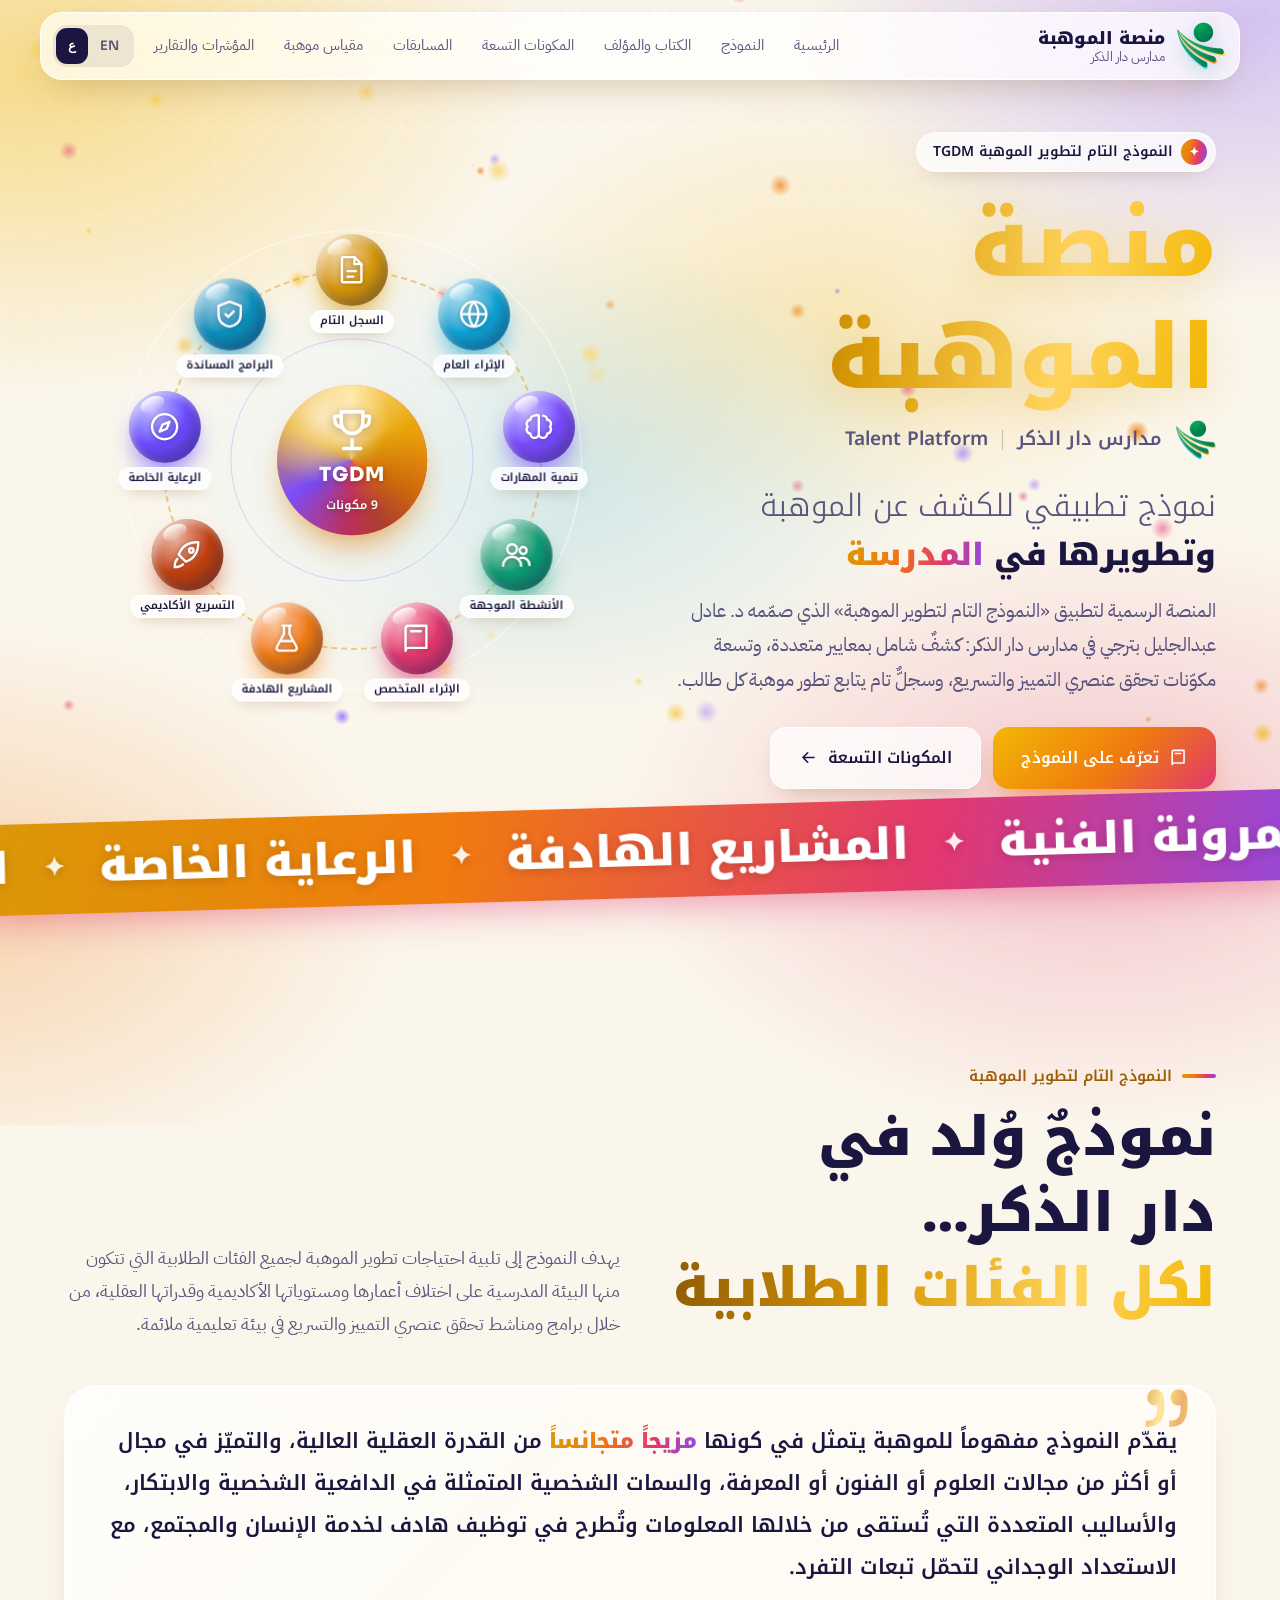
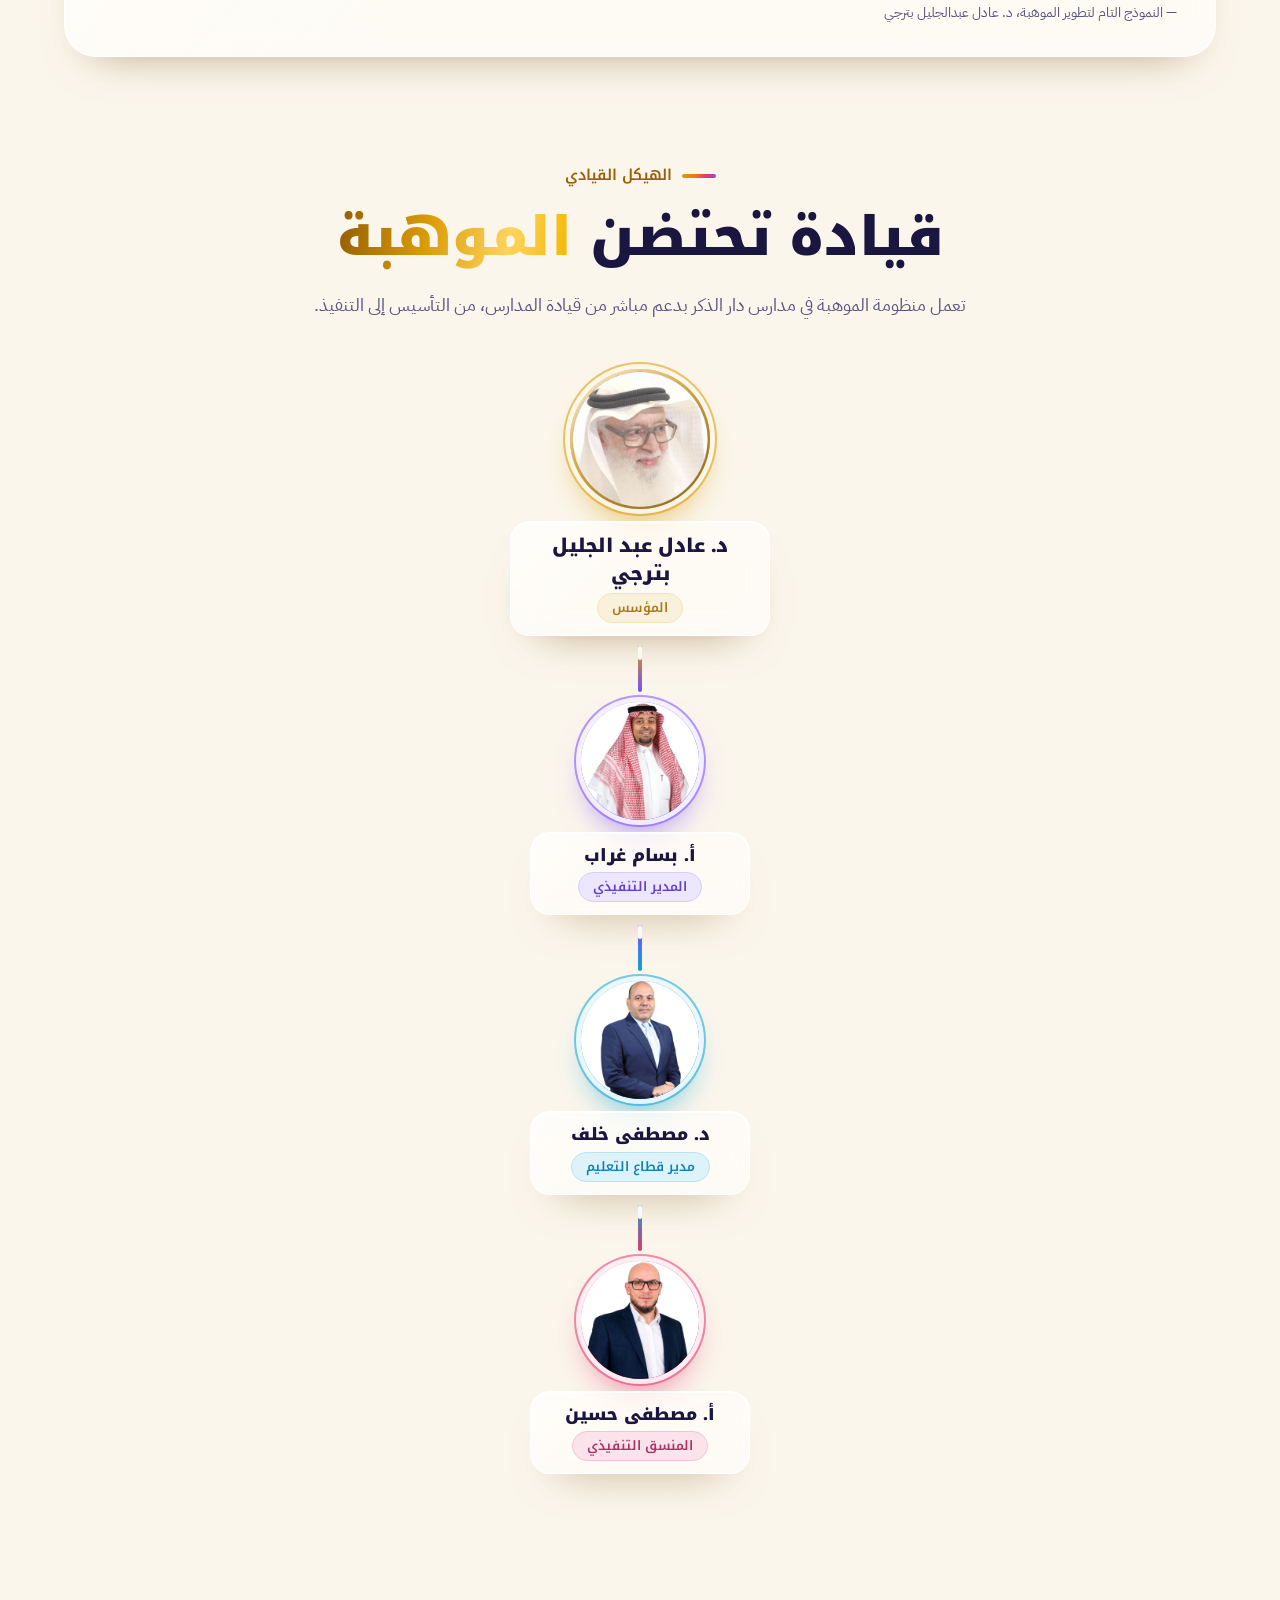
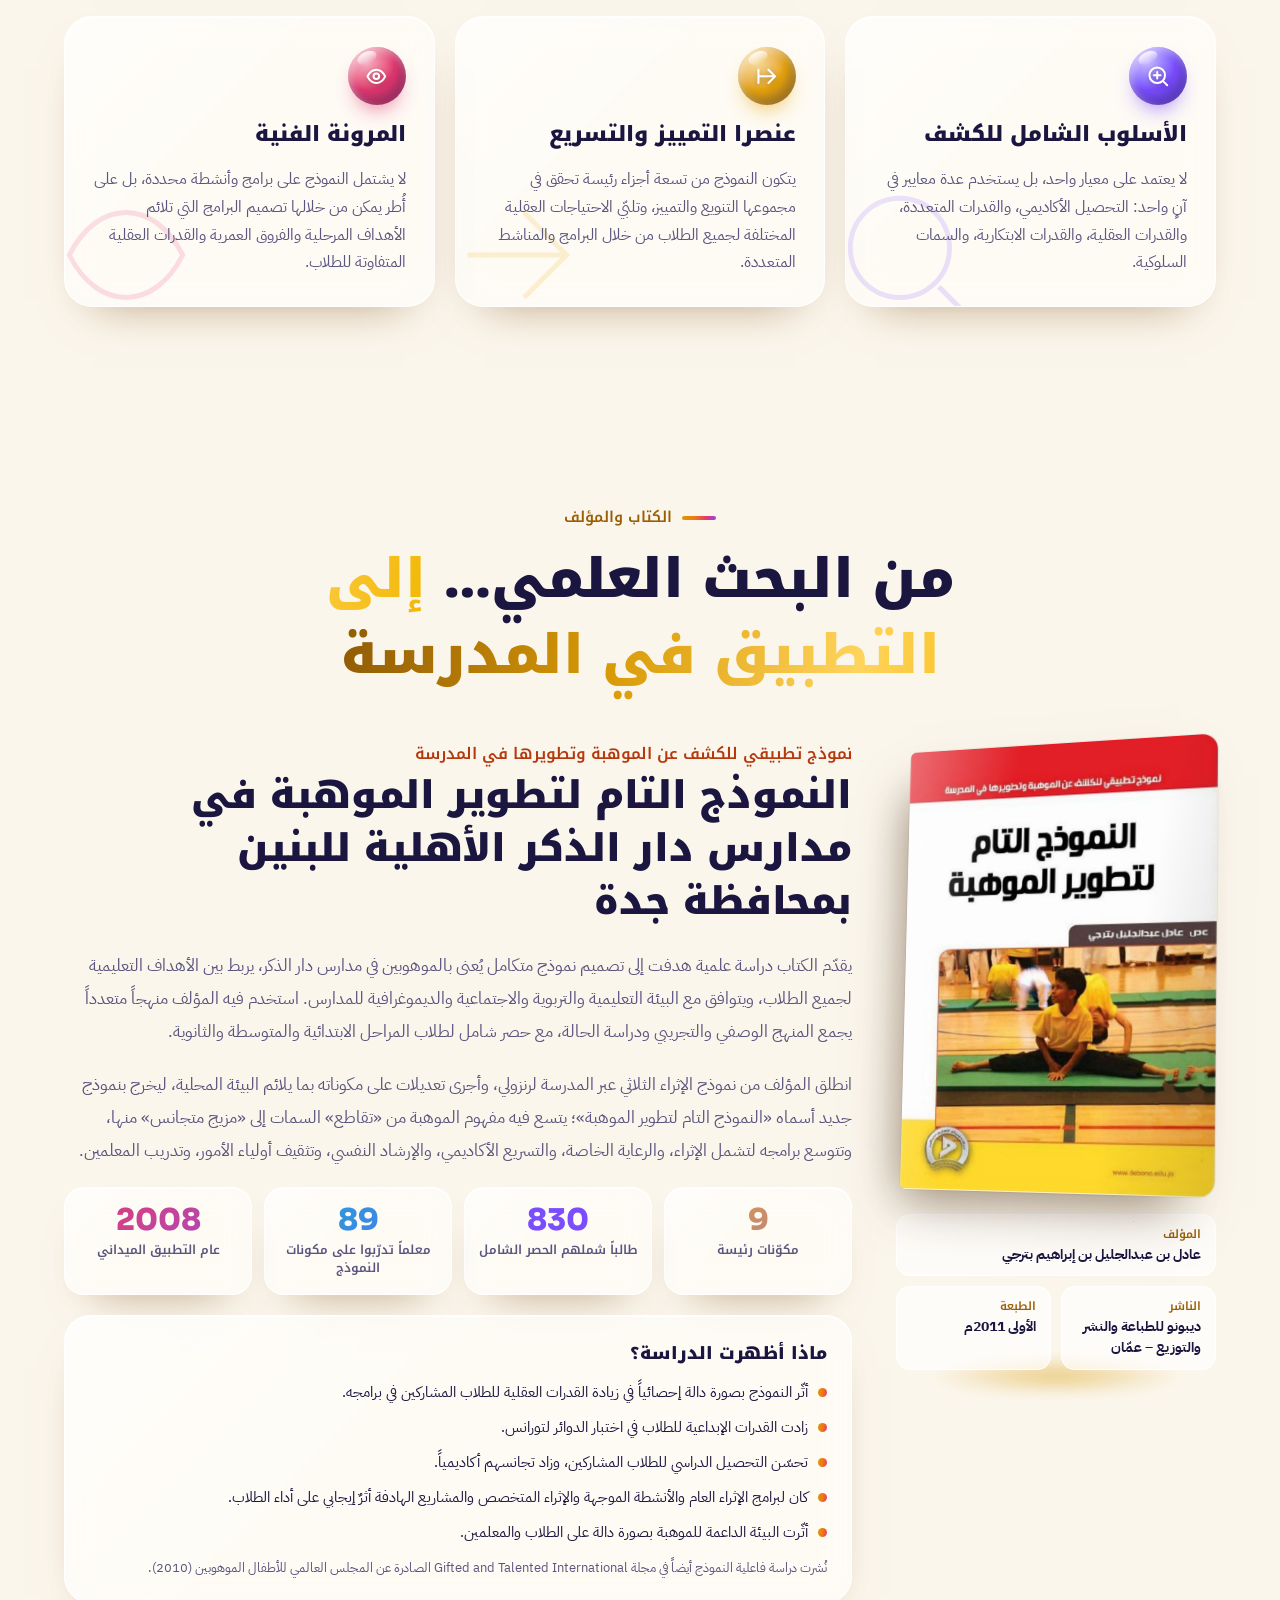
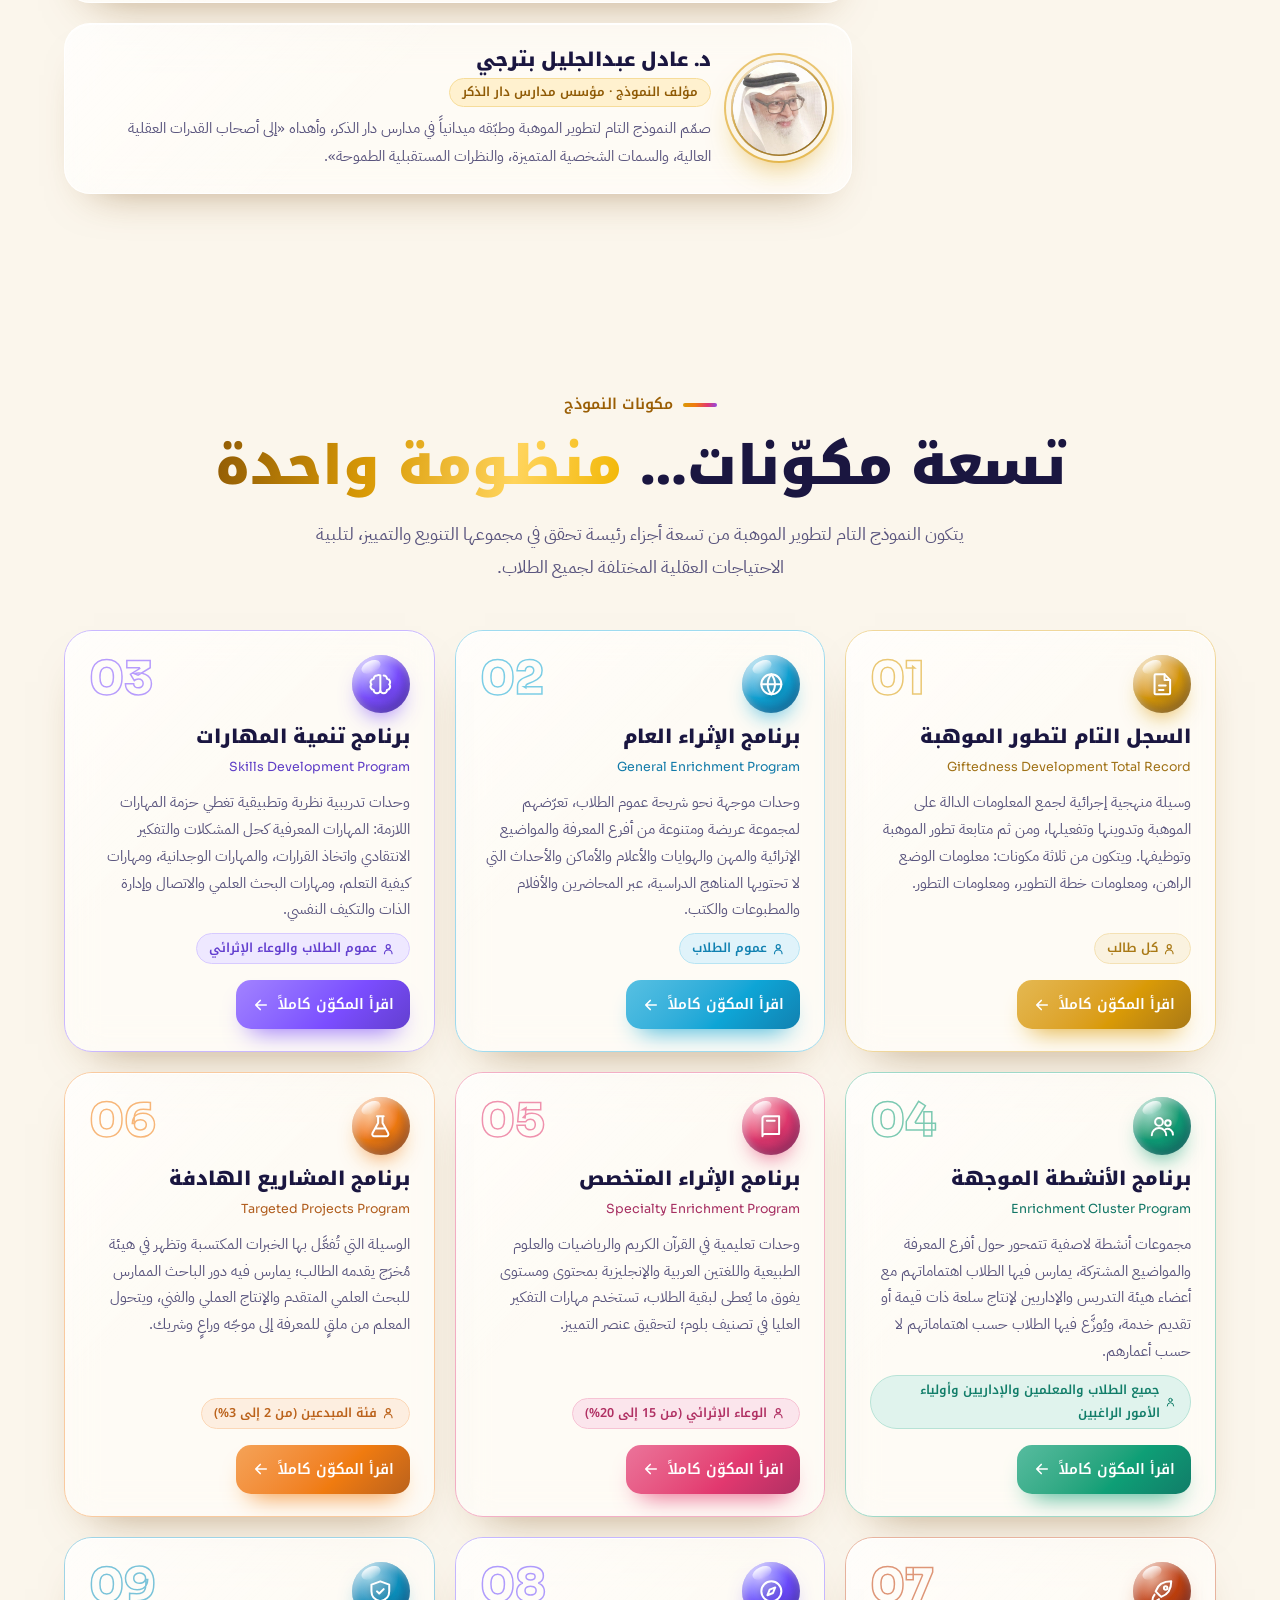
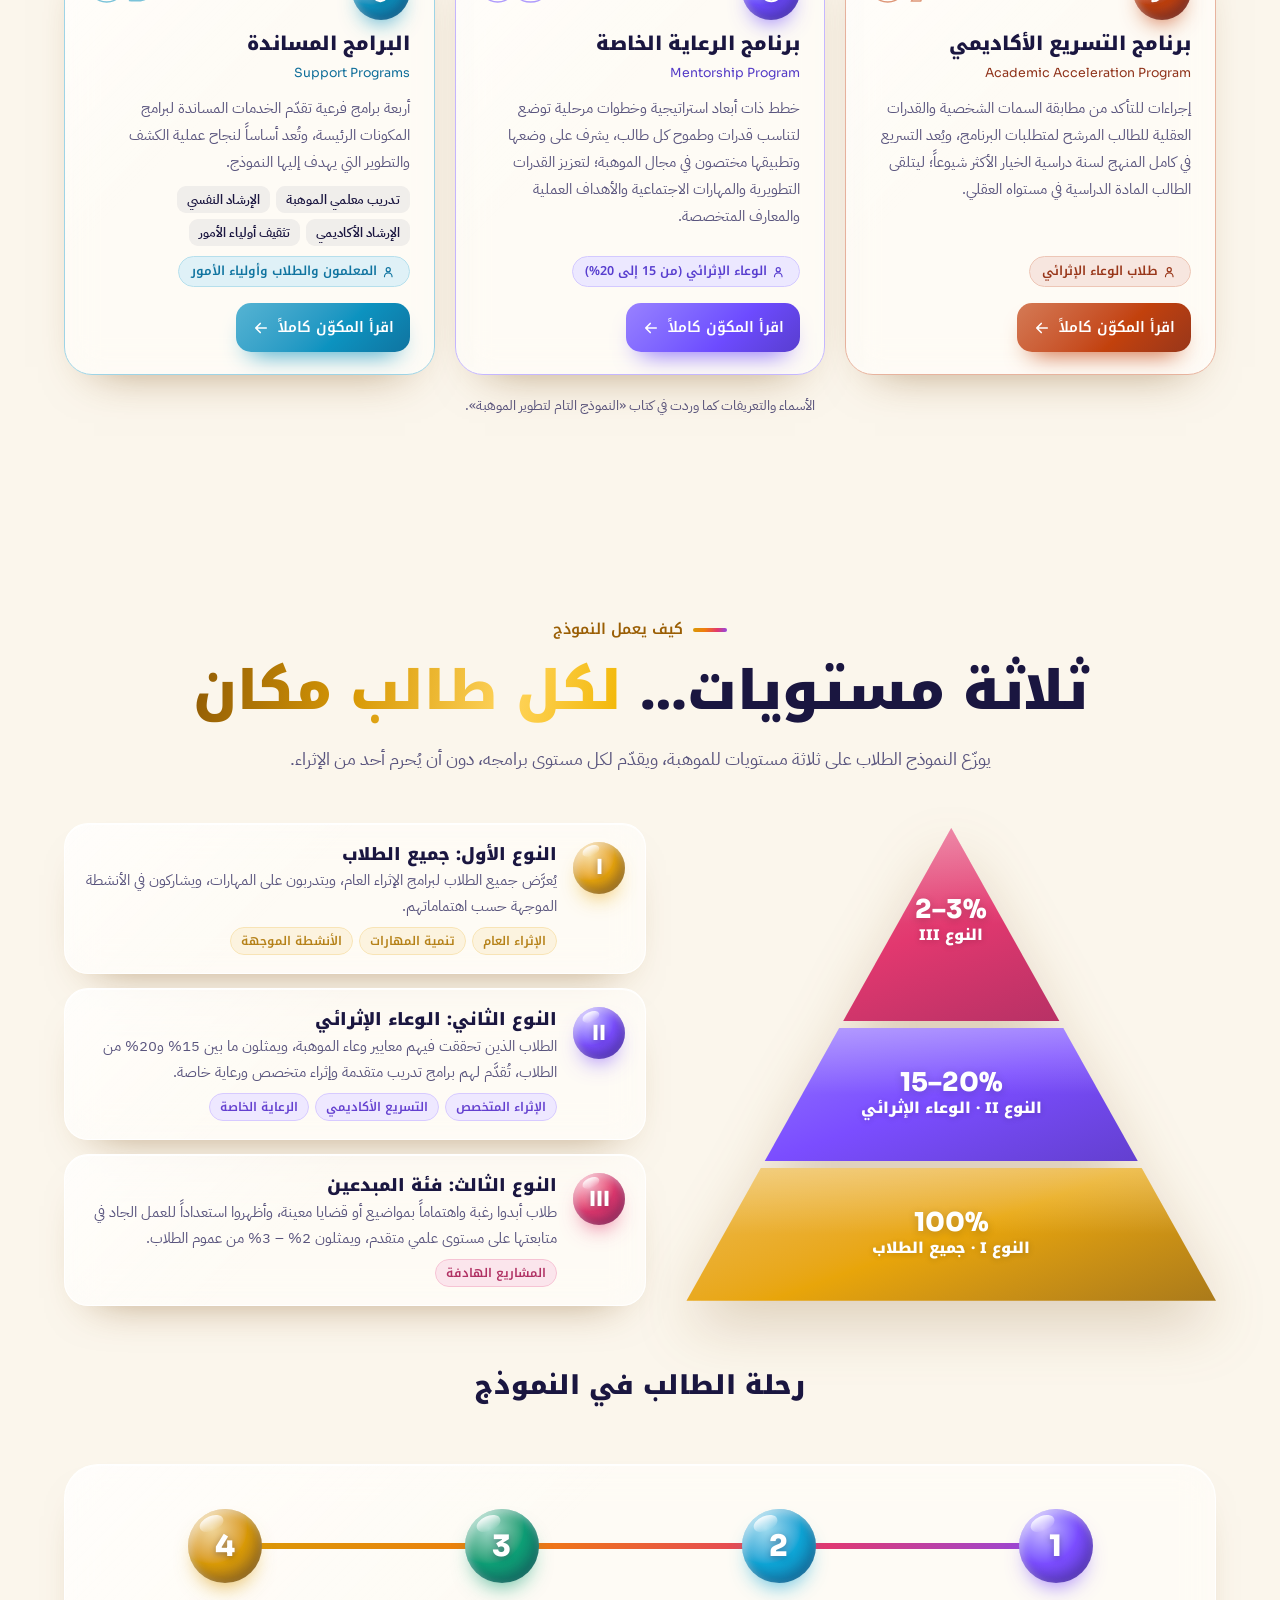
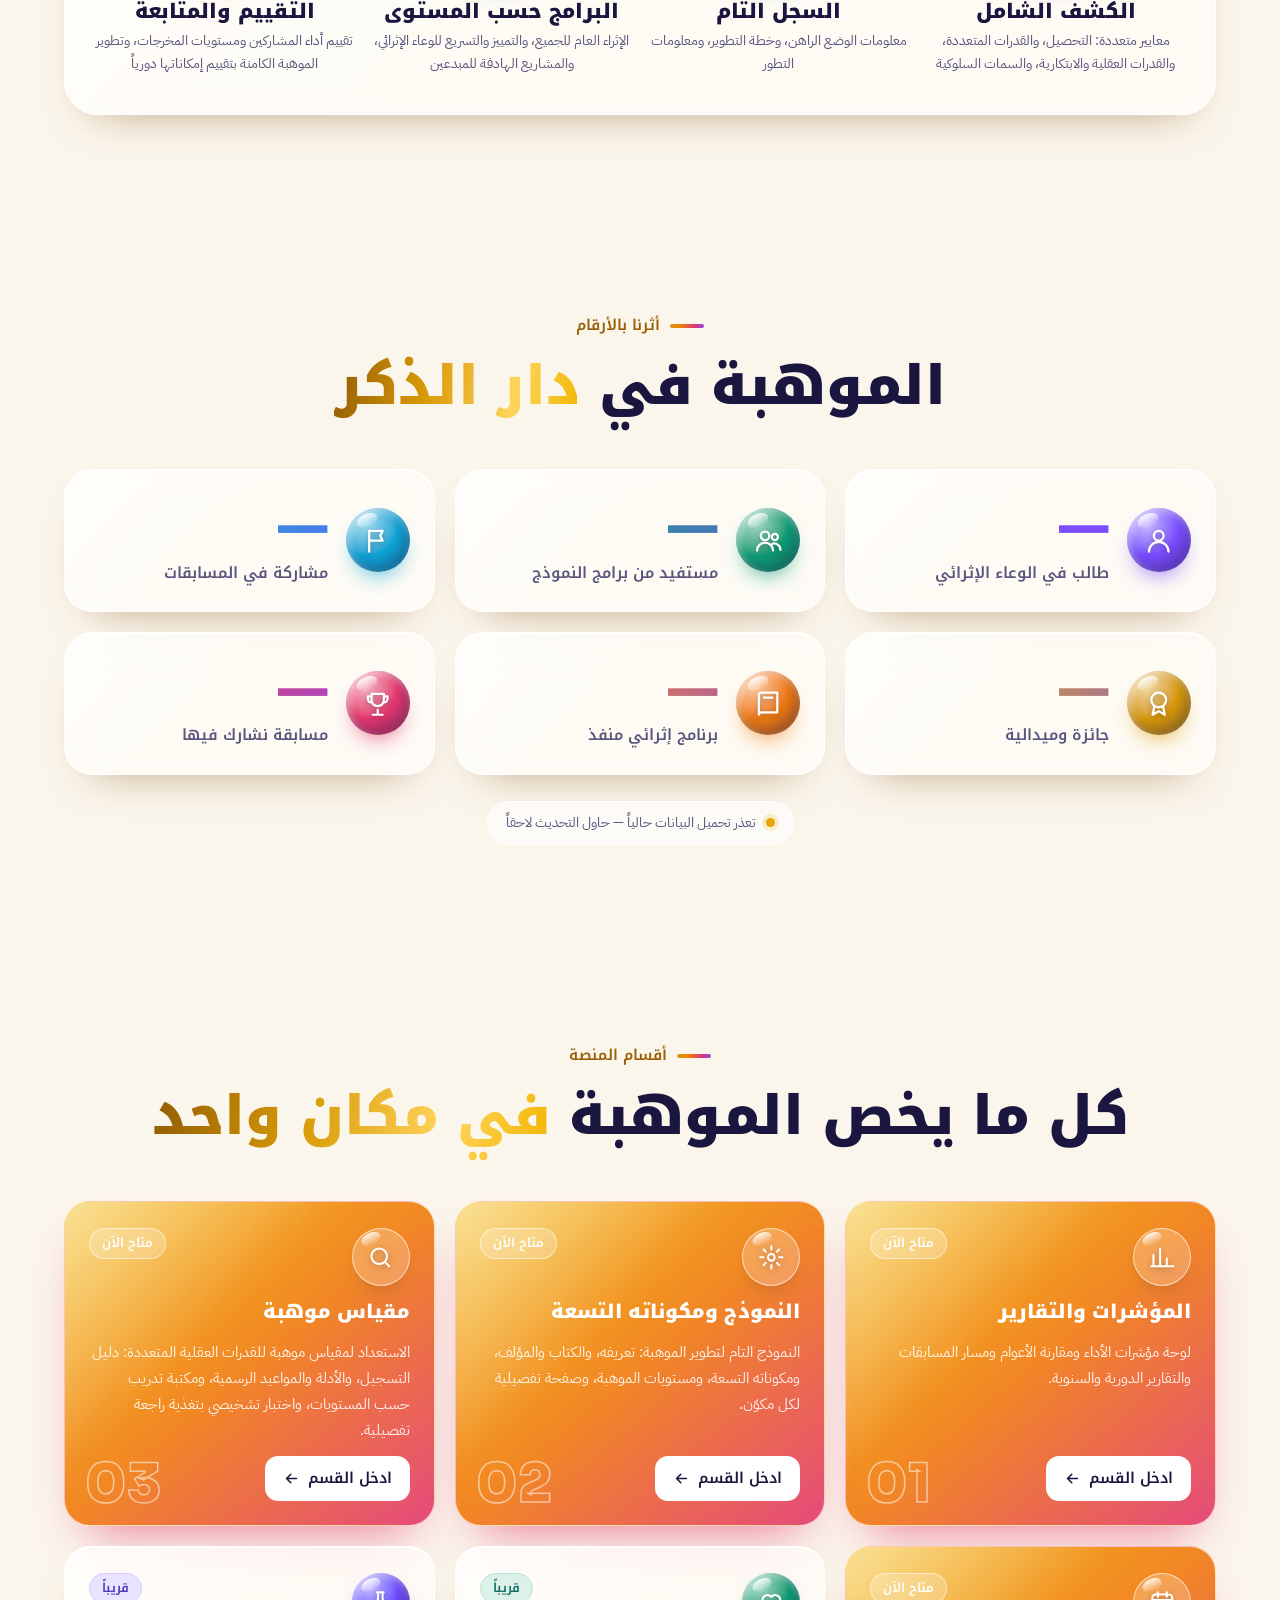
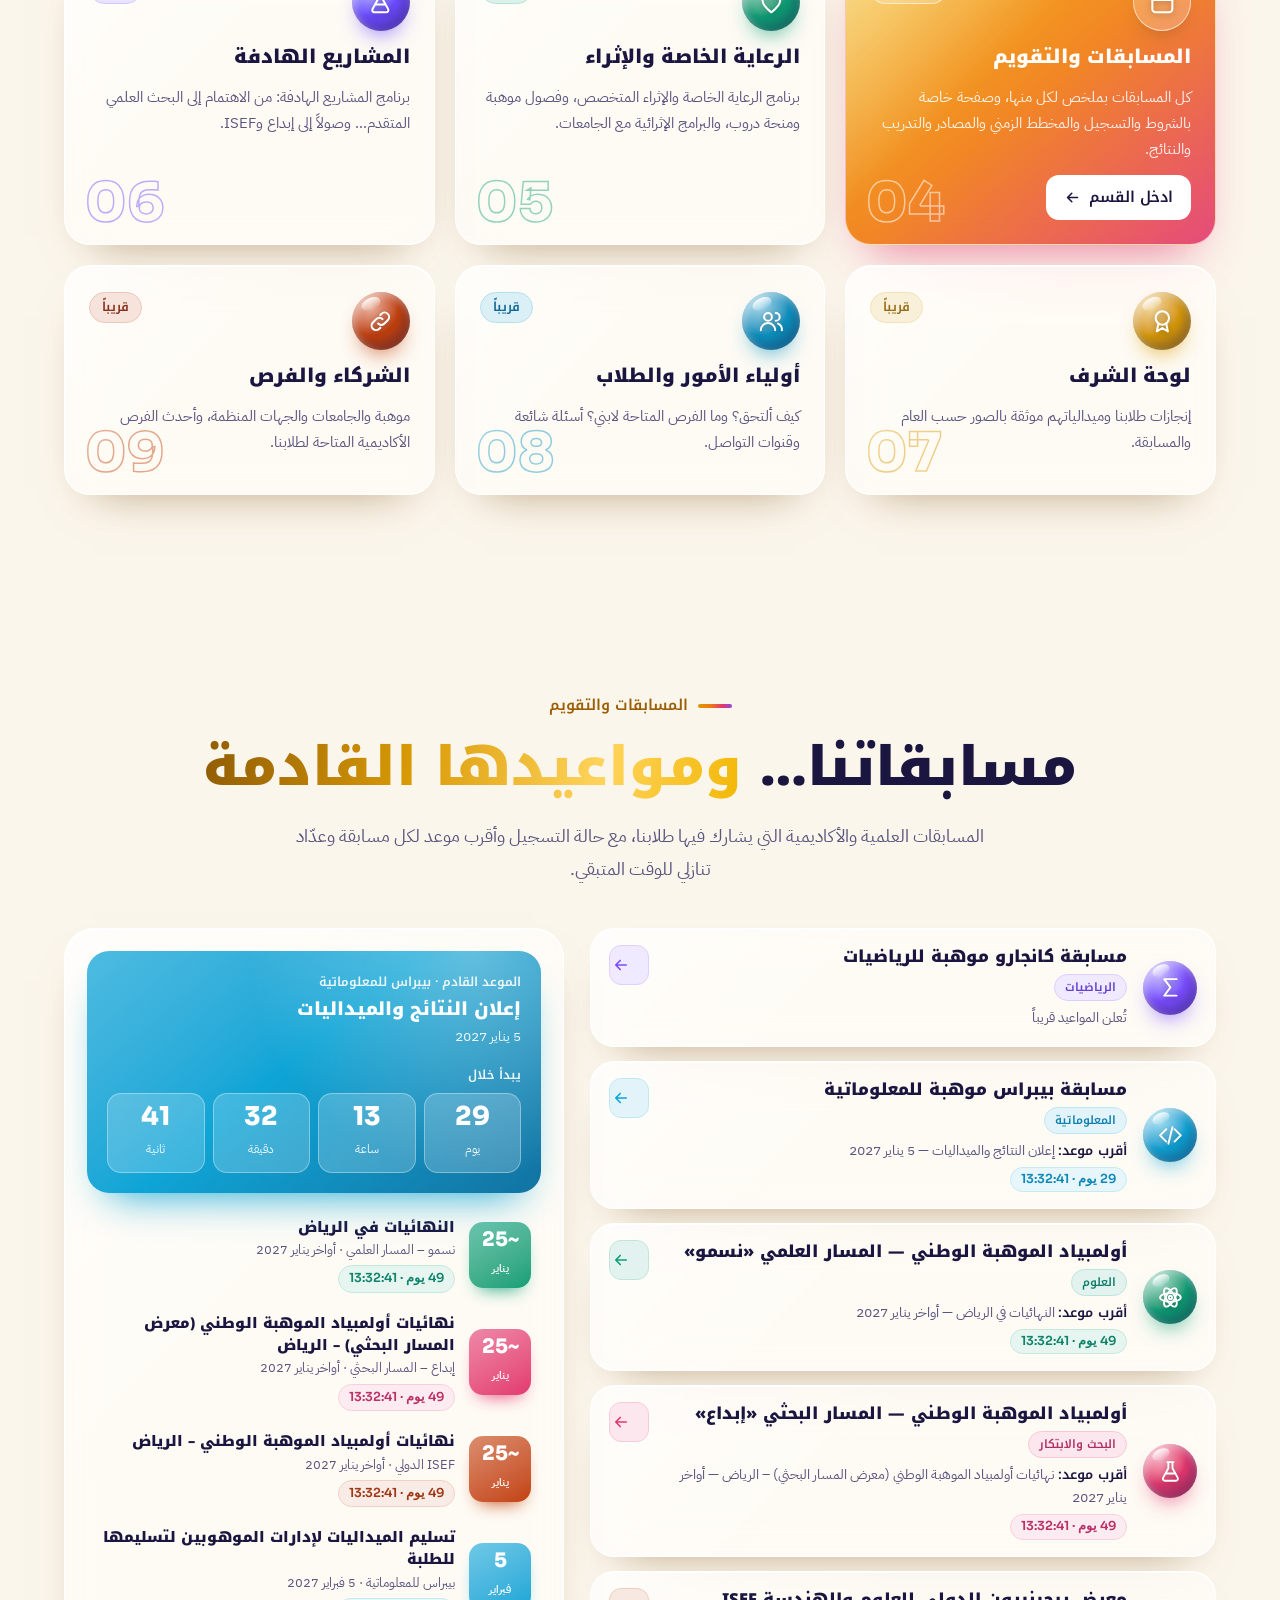
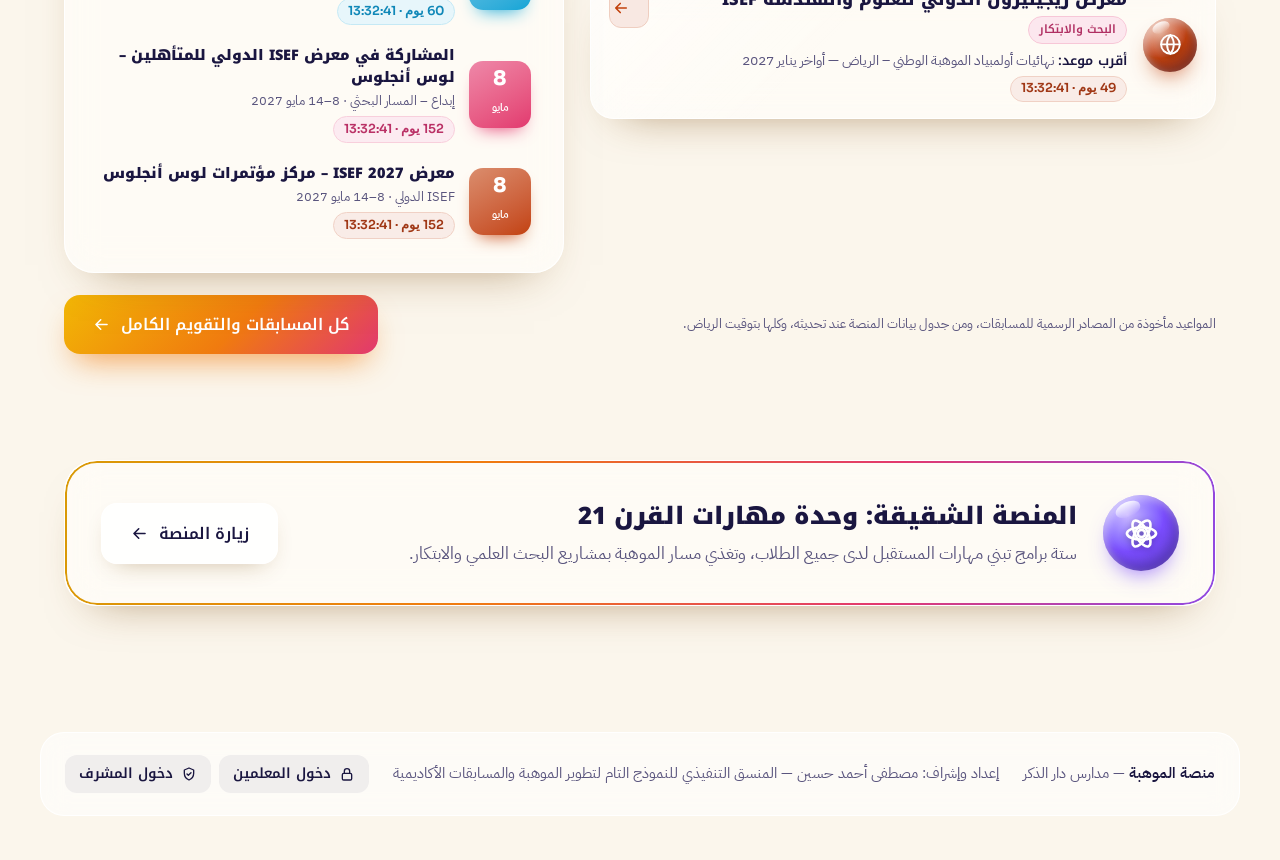
==== index.html @ fd90b8ae "تذييل الصفحات، وحسابات المشرفين (اسم مستخدم + كلمة مرور) مع سجل لعمليات الحذف - التذييل: «منصة الموه" ====
<!DOCTYPE html>
<html lang="ar" dir="rtl">
<head>
<meta charset="UTF-8">
<meta name="viewport" content="width=device-width, initial-scale=1.0">
<title>منصة الموهبة – مدارس دار الذكر</title>
<meta name="description" content="منصة الموهبة بمدارس دار الذكر: تطبيق النموذج التام لتطوير الموهبة للدكتور عادل عبدالجليل بترجي — الكشف الشامل، والمكونات التسعة، ومستويات الموهبة.">
<link rel="preconnect" href="https://fonts.googleapis.com">
<link rel="preconnect" href="https://fonts.gstatic.com" crossorigin>
<link href="https://fonts.googleapis.com/css2?family=IBM+Plex+Sans+Arabic:wght@400;500;600&family=Noto+Kufi+Arabic:wght@300;600;900&family=Sora:wght@400;600;800&display=swap" rel="stylesheet">
<style>
:root{
  --bg:#FBF6EC;
  --ink:#1A1640;
  --muted:#5A557E;
  --glass:rgba(255,255,255,.58);
  --glass-strong:rgba(255,255,255,.74);
  --glass-edge:rgba(255,255,255,.95);
  --line:rgba(90,70,30,.14);
  --gold:#E8A50A; --amber:#F07B0F; --ruby:#E2386F; --violet:#7B4DFF; --cyan:#0EA5D6; --green:#0E9F76;
  --gold-foil:linear-gradient(100deg,#8F5A05 0%,#D99A06 18%,#FFD45C 34%,#F2B705 46%,#E0700B 62%,#D99A06 78%,#8F5A05 100%);
  --foil:linear-gradient(100deg,#D99A06 0%,#F07B0F 18%,#E2386F 36%,#7B4DFF 54%,#0EA5D6 72%,#F2B705 88%,#D99A06 100%);
  --display:'Noto Kufi Arabic','Sora','IBM Plex Sans Arabic',Tahoma,sans-serif;
  --body:'IBM Plex Sans Arabic','Sora',Tahoma,sans-serif;
  --flip:1; --fx:-1;
}
html[dir="ltr"]{--flip:-1;--fx:1}
html[dir="ltr"]{--display:'Sora','Noto Kufi Arabic',sans-serif;--body:'Sora','IBM Plex Sans Arabic',sans-serif}
*{box-sizing:border-box;margin:0;padding:0}
html{scroll-behavior:smooth;scroll-padding-top:100px;overflow-x:clip}
body{font-family:var(--body);background:var(--bg);color:var(--ink);line-height:1.85;font-size:17px;-webkit-font-smoothing:antialiased;overflow-x:clip}
a{color:inherit;text-decoration:none}
button{font:inherit;color:inherit;cursor:pointer}
:focus-visible{outline:3px solid var(--violet);outline-offset:3px;border-radius:10px}
.wrap{max-width:1200px;margin-inline:auto;padding-inline:24px}

/* ---------- الخلفية الضوئية ---------- */
.aurora{position:fixed;inset:-25%;z-index:-2;pointer-events:none;
  background:
    radial-gradient(38% 34% at 18% 22%,rgba(242,183,5,.42),transparent 70%),
    radial-gradient(34% 30% at 82% 18%,rgba(123,77,255,.30),transparent 70%),
    radial-gradient(36% 32% at 74% 78%,rgba(226,56,111,.26),transparent 70%),
    radial-gradient(34% 30% at 14% 84%,rgba(240,123,15,.28),transparent 70%),
    radial-gradient(30% 26% at 45% 52%,rgba(14,165,214,.18),transparent 70%),
    radial-gradient(28% 24% at 60% 40%,rgba(242,183,5,.22),transparent 70%);
  animation:drift 26s ease-in-out infinite alternate}
@keyframes drift{to{transform:translate3d(4%,3%,0) rotate(7deg) scale(1.1)}}
.grain{position:fixed;inset:0;z-index:-1;pointer-events:none;opacity:.5;
  background-image:radial-gradient(rgba(26,22,64,.07) 1px,transparent 1px);background-size:22px 22px;
  mask-image:linear-gradient(180deg,#000,transparent 70%);-webkit-mask-image:linear-gradient(180deg,#000,transparent 70%)}

/* ---------- الشريط العلوي العائم ---------- */
.nav{position:fixed;top:12px;left:50%;transform:translateX(-50%);z-index:60;
  width:min(1200px,calc(100% - 24px));height:68px;padding-inline:14px 12px;
  display:flex;align-items:center;justify-content:space-between;gap:12px;
  background:var(--glass-strong);backdrop-filter:blur(20px) saturate(1.6);-webkit-backdrop-filter:blur(20px) saturate(1.6);
  border:1px solid var(--glass-edge);border-radius:22px;box-shadow:0 14px 40px -16px rgba(120,70,10,.38)}
.brand{display:flex;align-items:center;gap:12px}
.brand-logo{width:48px;height:48px;object-fit:contain;flex:none;display:block;filter:drop-shadow(0 6px 10px rgba(0,120,70,.22))}
.brand-mark{position:relative;width:46px;height:46px;border-radius:50%;display:grid;place-items:center;flex:none;
  background:radial-gradient(circle at 32% 26%,#FFE9A8 0%,#E8A50A 50%,#8F5A05 100%);
  box-shadow:0 10px 20px -8px rgba(217,154,6,.8),inset -4px -6px 10px rgba(60,30,0,.28),inset 3px 4px 8px rgba(255,255,255,.6)}
.brand-mark::after{content:"";position:absolute;top:9%;left:18%;width:34%;height:20%;border-radius:50%;background:linear-gradient(180deg,rgba(255,255,255,.9),transparent);transform:rotate(-24deg)}
.brand-mark svg{width:24px;height:24px;position:relative;z-index:1;filter:drop-shadow(0 2px 3px rgba(0,0,0,.25))}
.brand b{display:block;font-family:var(--display);font-weight:900;font-size:17px;line-height:1.3}
.brand small{display:block;color:var(--muted);font-size:12.5px;line-height:1.3}
.logo-school{height:40px;width:auto;display:block}
.nav-right{display:flex;align-items:center;gap:6px}
.nav-links{display:flex;align-items:center;gap:2px}
.nav-links a{padding:8px 14px;border-radius:14px;font-size:15px;color:var(--muted);transition:background .2s,color .2s;white-space:nowrap}
.nav-links a:hover{background:rgba(232,165,10,.14);color:var(--ink)}
.lang{direction:ltr;display:inline-flex;align-items:center;padding:3px;border:0;border-radius:14px;background:rgba(26,22,64,.08);font-family:'Sora',sans-serif;font-weight:600;font-size:13px}
.lang span{padding:6px 12px;border-radius:11px;color:var(--muted);transition:background .2s,color .2s}
html[lang="ar"] .lang [data-l="ar"],html[lang="en"] .lang [data-l="en"]{background:var(--ink);color:#fff}
.burger{display:none;width:44px;height:44px;border-radius:14px;border:1px solid var(--glass-edge);background:rgba(255,255,255,.7)}
.burger span{display:block;width:18px;height:2px;margin:4px auto;background:var(--ink);border-radius:2px}
@media(max-width:1120px){
  .burger{display:block}
  .nav-links{position:absolute;top:calc(100% + 10px);inset-inline:0;flex-direction:column;align-items:stretch;padding:10px;display:none;
    background:var(--glass-strong);backdrop-filter:blur(20px) saturate(1.6);-webkit-backdrop-filter:blur(20px) saturate(1.6);
    border:1px solid var(--glass-edge);border-radius:20px;box-shadow:0 20px 40px -18px rgba(120,70,10,.4)}
  .nav-links.open{display:flex}
  .nav-links a{padding:12px 16px}
}

/* ---------- الهيرو ---------- */
.hero{position:relative;padding:132px 0 64px;overflow:hidden}
#fx{position:absolute;inset:0;width:100%;height:100%;pointer-events:none}
.hero-grid{position:relative;display:grid;grid-template-columns:1fr 1.05fr;gap:28px;align-items:center}
.hero-text{position:relative;z-index:2}
.chip{display:inline-flex;align-items:center;gap:8px;padding:6px 16px 6px 8px;border-radius:999px;font-family:var(--display);font-weight:600;font-size:14px;
  background:var(--glass-strong);border:1px solid var(--glass-edge);backdrop-filter:blur(12px);-webkit-backdrop-filter:blur(12px);box-shadow:0 8px 22px -14px rgba(120,70,10,.5);margin-bottom:18px;animation:rise .9s both}
html[dir=rtl] .chip{padding:6px 8px 6px 16px}
.chip i{width:26px;height:26px;border-radius:50%;display:grid;place-items:center;font-style:normal;color:#fff;font-size:12px;background:var(--foil);background-size:200% 100%;animation:foil 8s linear infinite}
.hero h1{font-family:var(--display);font-weight:900;font-size:clamp(46px,7vw,96px);line-height:1.25;margin-bottom:6px;
  background-image:var(--gold-foil);background-size:220% 100%;background-repeat:repeat-x;
  -webkit-background-clip:text;background-clip:text;color:transparent;-webkit-text-fill-color:transparent;
  filter:drop-shadow(0 10px 22px rgba(217,154,6,.28));
  animation:foil 7s linear infinite,rise .9s .05s cubic-bezier(.2,.8,.2,1) both}
@keyframes foil{to{background-position:220% 0}}
@keyframes rise{from{opacity:0;transform:translateY(26px);filter:blur(10px)}to{opacity:1;transform:none}}
.hero-sub{display:flex;flex-wrap:wrap;align-items:center;gap:8px 14px;margin-bottom:22px;font-family:var(--display);font-weight:600;color:var(--muted);font-size:clamp(15px,1.5vw,19px);animation:rise .9s .1s both}
.hero-sub .vbar{width:1.5px;height:1.1em;background:rgba(90,70,30,.3)}
.duo{font-family:var(--display);line-height:1.6}
.duo > span{display:block}
.duo .a{font-weight:300;color:var(--muted)}
.duo .b{font-weight:900;color:var(--ink)}
.duo .b em{font-style:normal;background:var(--foil);background-size:200% 100%;-webkit-background-clip:text;background-clip:text;color:transparent;-webkit-text-fill-color:transparent;animation:foil 10s linear infinite}
.hero .duo{font-size:clamp(21px,2.4vw,31px);margin-bottom:14px;animation:rise .9s .18s both}
.hero .lead{font-size:clamp(16px,1.5vw,18.5px);color:var(--muted);max-width:33em;margin-bottom:30px;animation:rise .9s .28s both}
.btns{display:flex;flex-wrap:wrap;gap:12px;animation:rise .9s .38s both}
.btn{display:inline-flex;align-items:center;gap:10px;font-family:var(--display);font-weight:600;font-size:16px;padding:15px 28px;border-radius:16px;transition:transform .2s,box-shadow .2s,background .2s}
.btn svg{width:19px;height:19px;stroke:currentColor;fill:none;stroke-width:2;stroke-linecap:round;stroke-linejoin:round}
.btn .arr{transform:scaleX(var(--flip))}
.btn.primary{color:#fff;background:linear-gradient(135deg,#F2B705,#F07B0F 55%,#E2386F);box-shadow:0 16px 32px -12px rgba(240,123,15,.75)}
.btn.primary:hover{transform:translateY(-3px);box-shadow:0 22px 40px -12px rgba(226,56,111,.7)}
.btn.ghost{background:var(--glass-strong);border:1px solid var(--glass-edge);backdrop-filter:blur(12px);-webkit-backdrop-filter:blur(12px);box-shadow:0 10px 26px -14px rgba(120,70,10,.45)}
.btn.ghost:hover{background:#fff;transform:translateY(-3px)}

/* ---------- المدار ---------- */
.orrery{--R:33cqw;--ob:12.6cqw;container-type:inline-size;position:relative;z-index:2;width:100%;max-width:640px;aspect-ratio:1/1;margin-inline:auto}
.scene{position:absolute;inset:0;transform:perspective(1100px) rotateX(var(--rx,0deg)) rotateY(var(--ry,0deg));transition:transform .25s ease-out}
.orbit-ring{position:absolute;left:50%;top:50%;translate:-50% -50%;border-radius:50%;pointer-events:none}
.orbit-ring.r0{width:calc(var(--R)*2.42);height:calc(var(--R)*2.42);background:radial-gradient(circle,rgba(255,255,255,.55),rgba(255,255,255,.12) 60%,transparent 70%);border:1px solid rgba(255,255,255,.7);backdrop-filter:blur(2px)}
.orbit-ring.r1{width:calc(var(--R)*2);height:calc(var(--R)*2);border:2px dashed rgba(217,154,6,.45)}
.orbit-ring.r2{width:calc(var(--R)*1.28);height:calc(var(--R)*1.28);border:1px solid rgba(123,77,255,.22)}
.pulse{position:absolute;left:50%;top:50%;translate:-50% -50%;width:26cqw;height:26cqw;border-radius:50%;border:2px solid rgba(232,165,10,.6);animation:pulse 4.5s ease-out infinite}
.pulse.p2{animation-delay:2.25s;border-color:rgba(226,56,111,.45)}
@keyframes pulse{0%{transform:scale(1);opacity:.9}100%{transform:scale(1.9);opacity:0}}
.core{position:absolute;left:50%;top:50%;translate:-50% -50%;width:26cqw;height:26cqw;border-radius:50%;overflow:hidden;display:grid;place-content:center;justify-items:center;text-align:center;color:#fff;
  box-shadow:0 3cqw 6cqw -2cqw rgba(217,120,6,.75),inset -1.4cqw -2cqw 3cqw rgba(70,30,0,.35),inset .8cqw 1cqw 2cqw rgba(255,255,255,.55)}
.core-foil{position:absolute;inset:-25%;background:conic-gradient(from 0deg,#FFE08A,#E8A50A,#F07B0F,#E2386F,#7B4DFF,#E8A50A,#FFE08A);animation:spin 14s linear infinite}
.core-gloss{position:absolute;inset:0;background:radial-gradient(circle at 30% 22%,rgba(255,255,255,.65),transparent 42%),radial-gradient(circle at 70% 92%,rgba(60,20,0,.35),transparent 55%)}
.core svg{position:relative;width:9cqw;height:9cqw;stroke:#fff;fill:none;stroke-width:1.6;stroke-linecap:round;stroke-linejoin:round;filter:drop-shadow(0 .4cqw .8cqw rgba(60,20,0,.35))}
.core b{position:relative;font-family:'Sora',sans-serif;font-weight:800;font-size:3.4cqw;letter-spacing:.06em;margin-top:.4cqw;text-shadow:0 .4cqw 1cqw rgba(60,20,0,.35)}
.core .core-sub{position:relative;font-style:normal;font-family:var(--display);font-weight:600;font-size:clamp(9px,2.1cqw,14px);text-shadow:0 1px 6px rgba(60,20,0,.35)}
@keyframes spin{to{transform:rotate(360deg)}}
.ring{position:absolute;inset:0;animation:spin 90s linear infinite}
.slot{position:absolute;left:50%;top:50%;width:0;height:0;transform:rotate(var(--a)) translateX(var(--R))}
.up1{position:absolute;left:0;top:0;transform:rotate(calc(-1 * var(--a)))}
.up2{position:absolute;left:0;top:0;animation:spin 90s linear infinite reverse}
.orrery:hover .ring,.orrery:hover .up2{animation-play-state:paused}
.orb{position:absolute;left:calc(var(--ob) / -2);top:calc(var(--ob) / -2);width:var(--ob);display:block;text-align:center}
.ball{position:relative;display:grid;place-items:center;width:var(--ob);height:var(--ob);border-radius:50%;
  background:radial-gradient(circle at 32% 26%,color-mix(in srgb,var(--c) 40%,#fff) 0%,var(--c) 48%,color-mix(in srgb,var(--c) 70%,#1A1640) 100%);
  box-shadow:0 2.4cqw 4cqw -1.2cqw color-mix(in srgb,var(--c) 78%,transparent),inset -1cqw -1.4cqw 2.2cqw rgba(26,22,64,.24),inset .6cqw .8cqw 1.4cqw rgba(255,255,255,.55);
  animation:pop .9s cubic-bezier(.2,1.5,.4,1) var(--d) backwards;transition:transform .25s}
.ball::after{content:"";position:absolute;top:9%;left:16%;width:34%;height:20%;border-radius:50%;background:linear-gradient(180deg,rgba(255,255,255,.88),rgba(255,255,255,0));transform:rotate(-24deg)}
.ball svg{position:relative;z-index:1;width:46%;height:46%;stroke:#fff;fill:none;stroke-width:1.7;stroke-linecap:round;stroke-linejoin:round;filter:drop-shadow(0 .3cqw .5cqw rgba(0,0,0,.28))}
@keyframes pop{from{transform:scale(0)}to{transform:scale(1)}}
.orb:hover .ball{transform:scale(1.12)}
.orb{cursor:pointer;outline:none}
.orb:focus-visible .ball{box-shadow:0 0 0 .6cqw #fff,0 0 0 1.1cqw var(--c)}
.pill{position:absolute;top:calc(100% + .7cqw);left:50%;transform:translateX(-50%);width:max-content;max-width:24cqw;padding:2px 9px;
  font-family:var(--display);font-weight:600;font-size:clamp(9.5px,1.95cqw,13.5px);line-height:1.45;color:var(--ink);
  background:rgba(255,255,255,.82);backdrop-filter:blur(8px);-webkit-backdrop-filter:blur(8px);border:1px solid var(--glass-edge);border-radius:12px;box-shadow:0 6px 16px -8px rgba(120,70,10,.45);transition:background .2s,color .2s}
.orb:hover .pill{background:var(--c);color:#fff;border-color:transparent}

/* ---------- الشريط المتحرك ---------- */
.band{position:relative;z-index:3;transform:rotate(-1.6deg);margin:18px -3% 0;padding:15px 0;overflow:hidden;
  background:var(--foil);background-size:200% 100%;background-repeat:repeat-x;animation:foil 16s linear infinite;box-shadow:0 20px 44px -20px rgba(226,56,111,.6)}
.track{display:flex;width:max-content;direction:ltr;animation:marq 42s linear infinite}
.track span{display:inline-flex;align-items:center;gap:34px;padding-inline-end:34px;font-family:var(--display);font-weight:900;font-size:clamp(24px,3.4vw,44px);line-height:1.4;color:#fff;white-space:nowrap;direction:rtl;text-shadow:0 2px 10px rgba(60,20,0,.2)}
html[dir="ltr"] .track span{direction:ltr}
.track span::after{content:"✦";font-size:.6em;color:rgba(255,255,255,.9)}
@keyframes marq{to{transform:translateX(-50%)}}

/* ---------- الأقسام العامة ---------- */
section{padding:96px 0;position:relative}
.kicker{display:inline-flex;align-items:center;gap:10px;font-family:var(--display);font-weight:600;font-size:15px;color:#9A5E04;margin-bottom:10px}
.kicker::before{content:"";width:34px;height:4px;border-radius:4px;background:var(--foil);background-size:200% 100%;animation:foil 8s linear infinite}
.sec-title{font-family:var(--display);font-weight:900;font-size:clamp(30px,4.4vw,54px);line-height:1.4;margin-bottom:14px;text-wrap:balance}
.sec-title em{font-style:normal;background:var(--gold-foil);background-size:220% 100%;-webkit-background-clip:text;background-clip:text;color:transparent;-webkit-text-fill-color:transparent;animation:foil 8s linear infinite}
.sec-sub{color:var(--muted);max-width:40em;font-size:clamp(16px,1.4vw,18.5px)}
.center{text-align:center}.center .sec-sub{margin-inline:auto}

/* كرة زجاجية عامة */
.gorb{--sz:58px;position:relative;display:grid;place-items:center;width:var(--sz);height:var(--sz);border-radius:50%;flex:none;
  background:radial-gradient(circle at 32% 26%,color-mix(in srgb,var(--c) 40%,#fff) 0%,var(--c) 48%,color-mix(in srgb,var(--c) 70%,#1A1640) 100%);
  box-shadow:0 12px 22px -10px color-mix(in srgb,var(--c) 78%,transparent),inset -5px -7px 12px rgba(26,22,64,.24),inset 3px 4px 8px rgba(255,255,255,.55)}
.gorb::after{content:"";position:absolute;top:9%;left:16%;width:34%;height:20%;border-radius:50%;background:linear-gradient(180deg,rgba(255,255,255,.88),rgba(255,255,255,0));transform:rotate(-24deg)}
.gorb svg{position:relative;z-index:1;width:46%;height:46%;stroke:#fff;fill:none;stroke-width:1.8;stroke-linecap:round;stroke-linejoin:round;filter:drop-shadow(0 2px 3px rgba(0,0,0,.28))}
.gorb b{position:relative;z-index:1;font-family:'Sora',sans-serif;font-weight:800;font-size:calc(var(--sz) * .4);color:#fff;text-shadow:0 2px 6px rgba(26,22,64,.35)}

/* بطاقة زجاجية عامة بتوهج يتبع المؤشر */
.glass{position:relative;isolation:isolate;overflow:hidden;background:var(--glass);backdrop-filter:blur(18px) saturate(1.5);-webkit-backdrop-filter:blur(18px) saturate(1.5);
  border:1px solid var(--glass-edge);box-shadow:0 22px 46px -30px rgba(120,70,10,.6),inset 0 1px 0 rgba(255,255,255,.9)}
.glass::before{content:"";position:absolute;inset:0;z-index:-1;opacity:0;transition:opacity .3s;
  background:radial-gradient(340px circle at var(--mx,50%) var(--my,0%),color-mix(in srgb,var(--c,#E8A50A) 30%,transparent),transparent 70%)}
.glass:hover::before{opacity:1}
.glass::after{content:"";position:absolute;inset:0;z-index:-1;pointer-events:none;background:linear-gradient(135deg,rgba(255,255,255,.55),transparent 40%)}

/* ---------- الأرقام ---------- */
.stats{display:grid;grid-template-columns:repeat(3,1fr);gap:20px;margin-top:44px}
.stat{display:flex;align-items:center;gap:18px;padding:26px 24px;border-radius:28px;transition:transform .25s,box-shadow .25s}
.stat:hover{transform:translateY(-6px);box-shadow:0 28px 50px -28px var(--c)}
.stat .num{display:block;font-family:'Sora',sans-serif;font-weight:800;font-size:clamp(38px,4.4vw,56px);line-height:1.1;font-variant-numeric:tabular-nums;
  background:linear-gradient(135deg,var(--c),color-mix(in srgb,var(--c) 45%,#7B4DFF));-webkit-background-clip:text;background-clip:text;color:transparent;-webkit-text-fill-color:transparent}
html[dir=rtl] .stat .num{direction:ltr;text-align:right}
.stat .lbl{display:block;margin-top:4px;font-family:var(--display);font-weight:600;font-size:15.5px;color:var(--muted);line-height:1.5}
.data-note{display:flex;gap:10px;justify-content:center;align-items:center;margin:26px auto 0;width:max-content;max-width:100%;padding:8px 18px;border-radius:999px;font-size:14px;color:var(--muted);
  background:var(--glass);border:1px solid var(--glass-edge);backdrop-filter:blur(10px);-webkit-backdrop-filter:blur(10px)}
.data-note .dot{width:9px;height:9px;border-radius:50%;background:var(--gold);flex:none;box-shadow:0 0 0 4px rgba(232,165,10,.18)}
.data-note .dot.live{background:var(--green);box-shadow:0 0 0 4px rgba(14,159,118,.18)}
@media(max-width:900px){.stats{grid-template-columns:repeat(2,1fr)}}
@media(max-width:560px){.stats{grid-template-columns:1fr}}

/* ---------- عن المنصة ---------- */
.about-head{display:grid;grid-template-columns:1fr 1fr;gap:40px;align-items:end}
#model{padding-bottom:30px}
#model + section#leadership{padding-top:70px}
.about-pillars{padding-top:0}
.about .duo{font-size:clamp(22px,2.8vw,36px)}
.pillars{display:grid;grid-template-columns:repeat(3,1fr);gap:20px;margin-top:46px}
.pillar{display:flex;flex-direction:column;gap:14px;padding:30px 28px;border-radius:28px;transition:transform .25s,box-shadow .25s}
.pillar:hover{transform:translateY(-6px);box-shadow:0 28px 48px -26px var(--c)}
.pillar h3{font-family:var(--display);font-weight:900;font-size:21px;line-height:1.5}
.pillar p{color:var(--muted);font-size:15.5px;line-height:1.8}
.pillar .big{position:absolute;inset-inline-end:-24px;bottom:-34px;width:170px;height:170px;stroke:var(--c);fill:none;stroke-width:.7;opacity:.16;z-index:-1}
@media(max-width:980px){.about-head{grid-template-columns:1fr;gap:16px}.pillars{grid-template-columns:1fr}}


/* ---------- تعريف النموذج ---------- */
.def-card{position:relative;margin-top:44px;padding:34px 38px 30px;border-radius:32px}
.def-card .q{position:absolute;inset-inline-start:22px;top:-8px;font-family:'Sora',serif;font-size:120px;line-height:1;background:var(--gold-foil);-webkit-background-clip:text;background-clip:text;color:transparent;opacity:.55}
.def-card blockquote{position:relative;font-family:var(--display);font-weight:600;font-size:clamp(17px,1.7vw,21px);line-height:2;color:var(--ink)}
.def-card blockquote b{font-weight:900;background:var(--foil);background-size:200% 100%;-webkit-background-clip:text;background-clip:text;color:transparent;-webkit-text-fill-color:transparent;animation:foil 10s linear infinite}
.def-card cite{display:block;margin-top:12px;font-style:normal;font-size:14px;color:var(--muted)}
@media(max-width:620px){.def-card{padding:28px 22px 22px}}

/* ---------- الكتاب والمؤلف ---------- */
.book-grid{display:grid;grid-template-columns:320px 1fr;gap:44px;align-items:start;margin-top:46px}
.cover-wrap{position:sticky;top:110px;perspective:1200px}
.cover{position:relative;display:block;border-radius:6px 16px 16px 6px;overflow:hidden;transform:rotateY(-14deg) rotateX(4deg);transform-style:preserve-3d;transition:transform .6s cubic-bezier(.2,.8,.2,1);
  box-shadow:-18px 26px 50px -18px rgba(60,30,0,.55),0 0 0 1px rgba(0,0,0,.05)}
html[dir=ltr] .cover{transform:rotateY(14deg) rotateX(4deg)}
.cover:hover{transform:none}
.cover img{display:block;width:100%;height:auto}
.cover::after{content:"";position:absolute;inset:0;background:linear-gradient(100deg,rgba(255,255,255,.35),transparent 30%,transparent 70%,rgba(0,0,0,.12))}
.cover-wrap .spine-glow{position:absolute;inset:auto 10% -26px;height:40px;border-radius:50%;background:radial-gradient(ellipse,rgba(217,154,6,.45),transparent 70%);filter:blur(6px);z-index:-1}
.book-meta{display:grid;grid-template-columns:1fr 1fr;gap:10px;margin-top:22px}
.book-meta div{padding:10px 14px;border-radius:14px;background:rgba(255,255,255,.65);border:1px solid var(--glass-edge);font-size:13.5px;line-height:1.6}
.book-meta span{display:block;font-family:var(--display);font-weight:600;font-size:11.5px;color:#9A5E04}
.book-meta .full{grid-column:1/-1}
.book-body > * + *{margin-top:20px}
.book-title{font-family:var(--display);font-weight:900;font-size:clamp(26px,3vw,38px);line-height:1.4}
.book-sub{font-family:var(--display);font-weight:600;color:#B5390F;font-size:16px}
.book-body p.txt{color:var(--muted);font-size:16.5px;line-height:2}
.author{display:grid;grid-template-columns:auto 1fr;gap:20px;align-items:center;padding:22px 24px;border-radius:26px}
.author .org-photo{--sz:96px;--c:#D99A06}
.author h3{font-family:var(--display);font-weight:900;font-size:19px;line-height:1.5}
.author .role{display:inline-block;margin:4px 0 8px;font-family:var(--display);font-weight:600;font-size:12.5px;padding:2px 12px;border-radius:999px;color:#8F5A05;background:#FFF1CF;border:1px solid #F6DC9A}
.author p{color:var(--muted);font-size:15px;line-height:1.85}
.author .bio p + p{margin-top:8px}
.evidence{display:grid;grid-template-columns:repeat(4,1fr);gap:12px}
.ev{padding:16px 12px;border-radius:20px;text-align:center}
.ev b{display:block;font-family:'Sora',sans-serif;font-weight:800;font-size:30px;line-height:1.1;background:linear-gradient(135deg,var(--c),color-mix(in srgb,var(--c) 45%,#7B4DFF));-webkit-background-clip:text;background-clip:text;color:transparent;-webkit-text-fill-color:transparent}
.ev span{display:block;margin-top:4px;font-family:var(--display);font-weight:600;font-size:12.5px;color:var(--muted);line-height:1.5}
.results{padding:22px 24px;border-radius:26px}
.results h3{font-family:var(--display);font-weight:900;font-size:17px;margin-bottom:10px}
.results ul{list-style:none;display:grid;gap:8px}
.results li{display:flex;gap:10px;align-items:flex-start;font-size:15px;line-height:1.8}
.results li::before{content:"";flex:none;width:9px;height:9px;margin-top:9px;border-radius:50%;background:var(--foil);background-size:300% 100%}
.results small{display:block;margin-top:10px;color:var(--muted);font-size:12.5px}
@media(max-width:900px){.book-grid{grid-template-columns:1fr}.cover-wrap{position:relative;top:0;max-width:280px;margin:auto}.evidence{grid-template-columns:repeat(2,1fr)}}
@media(max-width:520px){.author{grid-template-columns:1fr;text-align:center;justify-items:center}}

/* ---------- المكونات التسعة ---------- */
.comps{display:grid;grid-template-columns:repeat(3,1fr);gap:20px;margin-top:46px}
.comp{display:flex;flex-direction:column;gap:10px;padding:24px 24px 22px;border-radius:28px;transition:transform .25s,box-shadow .25s,border-color .25s}
.comp:hover{transform:translateY(-6px);box-shadow:0 28px 48px -26px var(--c);border-color:color-mix(in srgb,var(--c) 45%,#fff)}
.comp .c-top{display:flex;justify-content:space-between;align-items:flex-start}
.comp .no{font-family:'Sora',sans-serif;font-weight:800;font-size:46px;line-height:1;color:transparent;-webkit-text-stroke:1.5px color-mix(in srgb,var(--c) 55%,transparent)}
.comp h3{font-family:var(--display);font-weight:900;font-size:19px;line-height:1.5}
.comp .en{font-family:'Sora',sans-serif;font-size:12.5px;color:color-mix(in srgb,var(--c) 70%,#1A1640);direction:ltr;text-align:start;margin-top:-6px}
html[dir=rtl] .comp .en{text-align:right}
.comp p{color:var(--muted);font-size:14.5px;line-height:1.85;flex:1}
.comp .who{align-self:flex-start;display:inline-flex;gap:6px;align-items:center;font-family:var(--display);font-weight:600;font-size:12.5px;padding:3px 12px;border-radius:999px;color:color-mix(in srgb,var(--c) 75%,#1A1640);background:color-mix(in srgb,var(--c) 13%,#fff);border:1px solid color-mix(in srgb,var(--c) 30%,#fff)}
.comp .who svg{width:14px;height:14px;stroke:currentColor;fill:none;stroke-width:2;stroke-linecap:round}
.comp .subs{display:flex;flex-wrap:wrap;gap:6px}
.comp.live{border-color:color-mix(in srgb,var(--c) 40%,#fff)}
.comp .go{display:flex;justify-content:space-between;align-items:center;margin-top:6px;font-family:var(--display);font-weight:600;font-size:14.5px;padding:11px 16px;border-radius:15px;color:#fff;
  background:linear-gradient(135deg,color-mix(in srgb,var(--c) 70%,#fff),var(--c) 60%,color-mix(in srgb,var(--c) 75%,#1A1640));box-shadow:0 14px 26px -14px var(--c)}
.comp .go svg{width:18px;height:18px;stroke:currentColor;fill:none;stroke-width:2.2;stroke-linecap:round;stroke-linejoin:round;transform:scaleX(var(--flip));transition:transform .25s}
.comp.live:hover .go svg{transform:translateX(calc(var(--fx) * 5px)) scaleX(var(--flip))}
.comp .subs span{font-size:12.5px;font-weight:600;padding:2px 10px;border-radius:9px;background:rgba(26,22,64,.06)}
.comps-note{margin-top:18px;text-align:center;color:var(--muted);font-size:14px}
@media(max-width:980px){.comps{grid-template-columns:repeat(2,1fr)}}
@media(max-width:620px){.comps{grid-template-columns:1fr}}

/* ---------- المسابقات والتقويم (الرئيسية) ---------- */
.cc-grid{display:grid;grid-template-columns:1.25fr 1fr;gap:26px;margin-top:42px;align-items:start}
.cc-list{display:grid;gap:14px}
.cc{display:grid;grid-template-columns:auto 1fr auto;gap:16px;align-items:center;padding:16px 18px;border-radius:24px;transition:transform .25s,box-shadow .25s,border-color .25s}
.cc:hover{transform:translateY(-4px);box-shadow:0 26px 46px -26px var(--c);border-color:color-mix(in srgb,var(--c) 45%,#fff)}
.cc::before{content:"";position:absolute;inset-block:14px;inset-inline-start:0;width:5px;border-radius:0 6px 6px 0;background:linear-gradient(180deg,color-mix(in srgb,var(--c) 45%,#fff),var(--c))}
html[dir=rtl] .cc::before{border-radius:6px 0 0 6px}
.cc .gorb{--sz:54px}
.cc h3{font-family:var(--display);font-weight:900;font-size:16.5px;line-height:1.5}
.cc .meta{display:flex;flex-wrap:wrap;gap:6px;margin:4px 0 6px}
.cc-tag{display:inline-flex;align-items:center;gap:6px;font-family:var(--display);font-weight:600;font-size:11.5px;padding:2px 10px;border-radius:999px;
  color:color-mix(in srgb,var(--c) 75%,#1A1640);background:color-mix(in srgb,var(--c) 12%,#fff);border:1px solid color-mix(in srgb,var(--c) 28%,#fff)}
.cc-tag .dot{width:7px;height:7px;border-radius:50%;background:var(--c)}
.cc-tag.st-open{--c:#0E9F76}.cc-tag.st-open .dot{animation:blink 1.6s infinite}
.cc-tag.st-soon{--c:#E8A50A}.cc-tag.st-closed{--c:#8A8AA3}
@keyframes blink{50%{opacity:.25}}
.cc .nx{font-size:13.5px;color:var(--muted);line-height:1.7}
.cc .nx b{font-family:var(--display);font-weight:600;color:var(--ink)}
.cc .go{width:40px;height:40px;border-radius:12px;display:grid;place-items:center;background:color-mix(in srgb,var(--c) 12%,#fff);border:1px solid color-mix(in srgb,var(--c) 26%,#fff)}
.cc .go svg{width:18px;height:18px;stroke:var(--c);fill:none;stroke-width:2.2;stroke-linecap:round;stroke-linejoin:round;transform:scaleX(var(--flip));transition:transform .25s}
.cc:hover .go svg{transform:translateX(calc(var(--fx) * 4px)) scaleX(var(--flip))}
.cd-mini{display:inline-block;direction:ltr;unicode-bidi:isolate;font-family:'Sora',sans-serif;font-weight:600;font-size:12.5px;color:color-mix(in srgb,var(--c,#E8A50A) 80%,#1A1640);
  padding:1px 10px;border-radius:999px;background:color-mix(in srgb,var(--c,#E8A50A) 10%,#fff);border:1px solid color-mix(in srgb,var(--c,#E8A50A) 24%,#fff);margin-top:4px}
html[dir=rtl] .cd-mini{direction:rtl}
.cal{padding:22px;border-radius:30px}
.cal-feat{padding:20px;border-radius:22px;color:#fff;margin-bottom:14px;position:relative;overflow:hidden;
  background:linear-gradient(140deg,color-mix(in srgb,var(--c) 70%,#fff) -10%,var(--c) 45%,color-mix(in srgb,var(--c) 65%,#1A1640));box-shadow:0 22px 40px -22px var(--c)}
.cal-feat::after{content:"";position:absolute;inset:0;background:radial-gradient(circle at 85% 0%,rgba(255,255,255,.35),transparent 50%);pointer-events:none}
.cal-feat small{display:block;font-family:var(--display);font-weight:600;font-size:12.5px;opacity:.9}
.cal-feat h4{font-family:var(--display);font-weight:900;font-size:18px;line-height:1.5;margin:2px 0}
.cal-feat p{font-size:13.5px;opacity:.92}
.cd{margin-top:14px}
.cd-lbl{font-family:var(--display);font-weight:600;font-size:12.5px;opacity:.92;margin-bottom:6px}
.cd-boxes{display:grid;grid-template-columns:repeat(4,1fr);gap:8px;direction:ltr}
html[dir=rtl] .cd-boxes{direction:rtl}
.cd-box{text-align:center;padding:8px 2px;border-radius:14px;background:rgba(255,255,255,.2);border:1px solid rgba(255,255,255,.35);backdrop-filter:blur(6px)}
.cd-box b{display:block;font-family:'Sora',sans-serif;font-weight:800;font-size:clamp(20px,2.2vw,26px);line-height:1.15}
.cd-box span{font-size:11.5px;opacity:.9}
.cal-row{display:grid;grid-template-columns:62px 1fr;gap:14px;align-items:center;padding:10px;border-radius:16px;transition:background .2s}
.cal-row:hover{background:rgba(255,255,255,.75)}
.cal-row .dbox{text-align:center;border-radius:14px;padding:6px 2px;color:#fff;background:linear-gradient(150deg,color-mix(in srgb,var(--c) 60%,#fff),var(--c));box-shadow:0 10px 18px -10px var(--c)}
.cal-row .dbox b{display:block;font-family:'Sora',sans-serif;font-weight:800;font-size:20px;line-height:1.15}
.cal-row .dbox span{font-size:11px;font-weight:600}
.cal-row h4{font-family:var(--display);font-weight:900;font-size:14.5px;line-height:1.5}
.cal-row p{font-size:12.5px;color:var(--muted)}
.cal-row .cd-mini{margin-top:2px}
.cal-empty{padding:24px 10px;text-align:center;color:var(--muted);font-size:14.5px}
.cc-foot{display:flex;flex-wrap:wrap;justify-content:space-between;align-items:center;gap:14px;margin-top:22px}
.cc-note{font-size:13px;color:var(--muted);max-width:46em}
@media(max-width:960px){.cc-grid{grid-template-columns:1fr}}
@media(max-width:520px){.cc{grid-template-columns:auto 1fr}.cc .go{display:none}.cc .gorb{--sz:46px}.cal{padding:14px}}

/* ---------- المستويات وآلية العمل ---------- */
.levels-grid{display:grid;grid-template-columns:1fr 1.1fr;gap:40px;align-items:center;margin-top:46px}
.pyr-wrap{filter:drop-shadow(0 22px 30px rgba(120,70,10,.22))}
.pyramid{position:relative;width:100%;aspect-ratio:1.12/1;display:grid;grid-template-rows:42fr 29fr 29fr;gap:7px;clip-path:polygon(50% 0,100% 100%,0 100%)}
.tier{position:relative;display:flex;flex-direction:column;align-items:center;justify-content:center;text-align:center;color:#fff;padding:6px 10px;overflow:hidden;
  background:linear-gradient(160deg,color-mix(in srgb,var(--c) 70%,#fff) -10%,var(--c) 50%,color-mix(in srgb,var(--c) 70%,#1A1640));}
.tier::after{content:"";position:absolute;inset:0;background:linear-gradient(180deg,rgba(255,255,255,.3),transparent 50%);pointer-events:none}
.tier b{display:block;direction:ltr;unicode-bidi:isolate;font-family:'Sora',sans-serif;font-weight:800;font-size:clamp(19px,2.2vw,26px);line-height:1.1;text-shadow:0 2px 8px rgba(0,0,0,.2)}
.tier span{display:block;font-family:var(--display);font-weight:900;font-size:clamp(12.5px,1.25vw,15px);line-height:1.5;text-shadow:0 1px 6px rgba(0,0,0,.18)}
.tier.t3{--c:#E2386F;justify-content:flex-end;padding-bottom:14%}
.tier.t2{--c:#7B4DFF}
.tier.t1{--c:#E8A50A}
.lv-list{display:grid;gap:14px}
.lv{display:grid;grid-template-columns:auto 1fr;gap:16px;padding:18px 20px;border-radius:24px}
.lv .gorb{--sz:52px}
.lv h3{font-family:var(--display);font-weight:900;font-size:17px;line-height:1.5}
.lv p{color:var(--muted);font-size:14.5px;line-height:1.8}
.lv .progs{display:flex;flex-wrap:wrap;gap:6px;margin-top:8px}
.lv .progs span{font-family:var(--display);font-size:12px;font-weight:600;padding:2px 10px;border-radius:999px;color:color-mix(in srgb,var(--c) 75%,#1A1640);background:color-mix(in srgb,var(--c) 13%,#fff);border:1px solid color-mix(in srgb,var(--c) 30%,#fff)}
.flow{margin-top:56px}
.flow h3.flow-t{text-align:center;font-family:var(--display);font-weight:900;font-size:clamp(20px,2.2vw,26px);margin-bottom:6px}
@media(min-width:901px){#journeyList::before{inset-inline:12.5%}}
@media(max-width:900px){.levels-grid{grid-template-columns:1fr}.pyr-wrap{max-width:440px;margin:auto;width:100%}}


/* ---------- الهيكل القيادي ---------- */
.org-wrap{display:flex;flex-direction:column;align-items:center;margin-top:46px}
.org-person{--sz:118px;display:flex;flex-direction:column;align-items:center;text-align:center;gap:12px;width:260px;opacity:0;translate:0 22px;transition:opacity .7s,translate .7s cubic-bezier(.2,.8,.2,1)}
.org-person.in{opacity:1;translate:0 0}
.org-photo{position:relative;width:var(--sz);height:var(--sz);border-radius:50%;flex:none;overflow:hidden;
  background:radial-gradient(circle at 32% 26%,color-mix(in srgb,var(--c) 40%,#fff) 0%,var(--c) 48%,color-mix(in srgb,var(--c) 72%,#1A1640) 100%);
  box-shadow:0 0 0 5px rgba(255,255,255,.85),0 0 0 7px color-mix(in srgb,var(--c) 55%,transparent),0 18px 34px -12px color-mix(in srgb,var(--c) 80%,transparent),inset -5px -7px 12px rgba(26,22,64,.22),inset 3px 4px 8px rgba(255,255,255,.55)}
.org-photo img{position:absolute;inset:0;width:100%;height:100%;object-fit:cover;object-position:center top}
.org-photo .ph-ic{position:absolute;inset:0;display:none;align-items:center;justify-content:center}
.org-photo .ph-ic svg{width:44%;height:44%;stroke:#fff;fill:none;stroke-width:1.6;stroke-linecap:round;stroke-linejoin:round;filter:drop-shadow(0 2px 3px rgba(0,0,0,.28))}
.org-photo.missing img{display:none}
.org-photo.missing .ph-ic{display:flex}
.org-card{padding:10px 22px 12px;border-radius:20px;min-width:220px}
.org-name{display:block;font-family:var(--display);font-weight:900;font-size:17px;line-height:1.5}
.org-role{display:inline-block;margin-top:4px;font-family:var(--display);font-weight:600;font-size:13px;padding:2px 14px;border-radius:999px;
  color:color-mix(in srgb,var(--c) 75%,#1A1640);background:color-mix(in srgb,var(--c) 14%,#fff);border:1px solid color-mix(in srgb,var(--c) 30%,#fff)}
.org-person.top{--sz:140px}
.org-person.top .org-name{font-size:19px}
.org-link{position:relative;width:4px;height:46px;margin:10px 0;border-radius:4px;background:linear-gradient(180deg,var(--from),var(--to));overflow:hidden}
.org-link::after{content:"";position:absolute;left:0;right:0;height:14px;border-radius:4px;background:rgba(255,255,255,.95);animation:orgflow 1.8s linear infinite}
@keyframes orgflow{from{top:-14px}to{top:100%}}
@media(max-width:620px){.org-person{--sz:100px}.org-person.top{--sz:118px}.org-link{height:34px}}

/* ---------- رحلة الموهبة ---------- */
.j-panel{margin-top:54px;padding:44px 26px 38px;border-radius:34px}
.journey{position:relative;list-style:none;display:grid;grid-template-columns:repeat(6,1fr);gap:10px}
.journey::before{content:"";position:absolute;top:34px;inset-inline:calc(100% / 12);height:6px;border-radius:6px;
  background:var(--foil);background-size:200% 100%;background-repeat:repeat-x;transform:scaleX(0);transform-origin:right center;transition:transform 1.6s cubic-bezier(.6,0,.2,1);box-shadow:0 6px 18px -6px rgba(226,56,111,.55)}
html[dir=ltr] .journey::before{transform-origin:left center}
.journey.on::before{transform:scaleX(1);animation:foil 12s linear infinite}
.step{position:relative;display:flex;flex-direction:column;align-items:center;gap:14px;text-align:center}
.step .gorb{--sz:74px;transform:scale(.3);opacity:0;transition:transform .7s cubic-bezier(.2,1.5,.4,1),opacity .4s;transition-delay:calc(var(--i) * .18s + .25s)}
.step .s-txt{opacity:0;transform:translateY(10px);transition:opacity .5s,transform .5s;transition-delay:calc(var(--i) * .18s + .45s)}
.step h3{font-family:var(--display);font-weight:900;font-size:clamp(16px,1.6vw,20px);line-height:1.4;margin-bottom:4px}
.step p{font-size:14px;color:var(--muted);line-height:1.65;padding-inline:4px}
.journey.on .gorb{transform:none;opacity:1}
.journey.on .s-txt{opacity:1;transform:none}
@media(max-width:900px){
  .j-panel{margin-top:36px;padding:30px 20px}
  .journey{grid-template-columns:1fr;gap:24px}
  .journey::before{top:36px;bottom:36px;height:auto;width:6px;inset-inline:auto;inset-inline-start:34px;transform:scaleY(0);transform-origin:center top}
  html[dir=ltr] .journey::before{transform-origin:center top}
  .journey.on::before{transform:scaleY(1)}
  .step{flex-direction:row;text-align:start;gap:20px}
  .step p{padding:0}
}

/* ---------- أقسام المنصة ---------- */
.cards{display:grid;grid-template-columns:repeat(3,1fr);gap:20px;margin-top:46px}
.card{display:flex;flex-direction:column;gap:12px;padding:26px 24px 24px;border-radius:26px;min-height:230px;transition:transform .25s,box-shadow .25s,border-color .25s}
.card:hover{transform:translateY(-6px);box-shadow:0 28px 48px -26px var(--c);border-color:color-mix(in srgb,var(--c) 45%,#fff)}
.card .c-top{display:flex;justify-content:space-between;align-items:flex-start}
.card h3{font-family:var(--display);font-weight:900;font-size:19px;line-height:1.5}
.card p{color:var(--muted);font-size:15px;line-height:1.75;flex:1}
.badge{font-family:var(--display);font-size:12.5px;font-weight:600;padding:3px 12px;border-radius:999px;color:color-mix(in srgb,var(--c) 65%,#1A1640);background:color-mix(in srgb,var(--c) 15%,#fff);border:1px solid color-mix(in srgb,var(--c) 30%,#fff)}
.c-num{position:absolute;inset-block-end:14px;inset-inline-end:20px;font-family:'Sora',sans-serif;font-weight:800;font-size:54px;line-height:1;color:transparent;-webkit-text-stroke:1.5px color-mix(in srgb,var(--c) 45%,transparent);z-index:-1}
/* البطاقة المميزة */
.card.featured{grid-column:span 1;color:#fff;border-color:rgba(255,255,255,.6);
  background:linear-gradient(140deg,rgba(242,183,5,.92),rgba(240,123,15,.9) 50%,rgba(226,56,111,.9));box-shadow:0 26px 50px -24px rgba(226,56,111,.7)}
.card.featured p{color:rgba(255,255,255,.9)}
.card.featured .badge{background:rgba(255,255,255,.22);border-color:rgba(255,255,255,.55);color:#fff}
.card.featured .c-num{-webkit-text-stroke-color:rgba(255,255,255,.55)}
.card.featured .gorb{--c:#ffffff00;background:rgba(255,255,255,.22);box-shadow:inset 0 0 0 1px rgba(255,255,255,.6),0 10px 20px -10px rgba(0,0,0,.25)}
.go{display:inline-flex;align-items:center;gap:8px;font-family:var(--display);font-weight:600;font-size:15px;padding:9px 18px;border-radius:13px;background:#fff;color:var(--ink);align-self:flex-start;transition:transform .2s}
.go svg{width:17px;height:17px;stroke:currentColor;fill:none;stroke-width:2.2;stroke-linecap:round;stroke-linejoin:round;transform:scaleX(var(--flip));transition:transform .25s}
.card:hover .go svg{transform:translateX(calc(var(--fx) * 4px)) scaleX(var(--flip))}
@media(max-width:980px){.cards{grid-template-columns:repeat(2,1fr)}}
@media(max-width:620px){.cards{grid-template-columns:1fr}.card{min-height:0}}

/* ---------- المنصة الشقيقة ---------- */
.sister{position:relative;display:grid;grid-template-columns:auto 1fr auto;gap:26px;align-items:center;padding:34px 36px;border-radius:32px}
.sister::after{background:none}
.sister .frame{position:absolute;inset:0;border-radius:inherit;padding:2px;background:var(--foil);background-size:200% 100%;animation:foil 10s linear infinite;
  -webkit-mask:linear-gradient(#000 0 0) content-box,linear-gradient(#000 0 0);-webkit-mask-composite:xor;mask-composite:exclude;pointer-events:none}
.sister h3{font-family:var(--display);font-weight:900;font-size:clamp(19px,2vw,24px);line-height:1.5;margin-bottom:4px}
.sister p{color:var(--muted)}
@media(max-width:780px){.sister{grid-template-columns:1fr;text-align:center;justify-items:center;padding:28px 22px}}

/* ---------- التذييل ---------- */
footer{padding:30px 0 44px;color:var(--muted);font-size:15px}
footer .wrap{display:flex;flex-wrap:wrap;justify-content:space-between;align-items:center;gap:12px;padding-block:22px;border-radius:24px;
  background:var(--glass);border:1px solid var(--glass-edge);backdrop-filter:blur(14px);-webkit-backdrop-filter:blur(14px)}
footer b{color:var(--ink);font-weight:600}
.staff-link{display:inline-flex;align-items:center;gap:8px;padding:6px 14px;border-radius:12px;font-family:var(--display);font-weight:600;font-size:14px;color:var(--ink);background:rgba(26,22,64,.06);transition:background .2s}
.staff-link:hover{background:rgba(232,165,10,.18)}
.staff-links{display:inline-flex;flex-wrap:wrap;gap:8px}
.staff-link svg{width:16px;height:16px;stroke:currentColor;fill:none;stroke-width:2;stroke-linecap:round;stroke-linejoin:round}

/* ---------- الظهور ---------- */
html.js .reveal{opacity:0;transform:translateY(28px);transition:opacity .8s ease,transform .8s cubic-bezier(.2,.8,.2,1)}
html.js .reveal.in{opacity:1;transform:none}

@media(max-width:980px){
  .hero{padding-top:112px}
  .hero-grid{grid-template-columns:1fr;gap:6px}
  .hero-text{text-align:center}
  .hero-sub,.btns{justify-content:center}
  .hero .lead{margin-inline:auto}
  .orrery{max-width:540px}
}
@media(max-width:620px){
  body{font-size:16px}
  section{padding:66px 0}
  .nav{height:62px}
  .brand small{display:none}
  .wrap{padding-inline:16px}
}
@media(prefers-reduced-motion:reduce){
  html{scroll-behavior:auto}
  *,*::before,*::after{animation:none!important;transition:none!important}
  .journey::before{transform:none}
  .step .gorb,.step .s-txt{opacity:1;transform:none}
  html.js .reveal{opacity:1;transform:none}
}
</style>
<script>document.documentElement.classList.add('js')</script>
<script src="js/config.js"></script>
<script>window.TP_HOST_PAGE = true;</script>
<script src="js/competitions-data.js"></script>
<script src="js/components-data.js"></script>
<script src="js/platform.js"></script>
</head>
<body>
<div class="aurora" aria-hidden="true"></div>
<div class="grain" aria-hidden="true"></div>

<!-- الشريط العلوي -->
<header class="nav">
  <a href="#top" class="brand">
    <img class="brand-logo" src="assets/school-emblem.png" alt="شعار مدارس دار الذكر" data-i18n-alt="alt.logo" width="48" height="48">
    <span><b data-i18n="brand">منصة الموهبة</b><small data-i18n="school">مدارس دار الذكر</small></span>
  </a>
  <div class="nav-right">
    <nav class="nav-links" id="navLinks">
      <a href="#top" data-i18n="nav.home">الرئيسية</a>
      <a href="#model" data-i18n="nav.model">النموذج</a>
      <a href="#book" data-i18n="nav.book">الكتاب والمؤلف</a>
      <a href="#components" data-i18n="nav.components">المكونات التسعة</a>
      <a href="competitions.html" data-i18n="nav.comps">المسابقات</a>
      <a href="mawhiba-test.html" data-i18n="nav.mtest">مقياس موهبة</a>
      <a href="kpis.html" data-i18n="nav.kpis">المؤشرات والتقارير</a>
    </nav>
    <button class="lang" id="langBtn" type="button" aria-label="Language"><span data-l="ar">ع</span><span data-l="en">EN</span></button>
    <button class="burger" id="burger" type="button" aria-label="القائمة" data-i18n-aria="aria.menu"><span></span><span></span><span></span></button>
  </div>
</header>

<!-- الهيرو -->
<section class="hero" id="top">
  <canvas id="fx" aria-hidden="true"></canvas>
  <div class="wrap hero-grid">
    <div class="hero-text">
      <span class="chip"><i>✦</i><span data-i18n="hero.chip">النموذج التام لتطوير الموهبة TGDM</span></span>
      <h1 data-i18n="brand">منصة الموهبة</h1>
      <div class="hero-sub">
        <img class="logo-school" src="assets/school-emblem.png" alt="" onerror="this.remove()">
        <span data-i18n="school">مدارس دار الذكر</span><span class="vbar"></span><span data-i18n="hero.sub">Talent Platform</span>
      </div>
      <div class="duo"><span class="a" data-i18n="hero.a">نموذج تطبيقي للكشف عن الموهبة</span><span class="b"><span data-i18n="hero.b1">وتطويرها في</span> <em data-i18n="hero.b2">المدرسة</em></span></div>
      <p class="lead" data-i18n="hero.lead">المنصة الرسمية لتطبيق «النموذج التام لتطوير الموهبة» الذي صمّمه د. عادل عبدالجليل بترجي في مدارس دار الذكر: كشفٌ شامل بمعايير متعددة، وتسعة مكوّنات تحقق عنصري التمييز والتسريع، وسجلٌّ تام يتابع تطور موهبة كل طالب.</p>
      <div class="btns">
        <a class="btn primary" href="#model"><svg viewBox="0 0 24 24"><path d="M4 5a2 2 0 012-2h13v16H6a2 2 0 00-2 2zM4 19V5M8 7h7"/></svg><span data-i18n="cta.about">تعرّف على النموذج</span></a>
        <a class="btn ghost" href="#components"><span data-i18n="cta.model">المكونات التسعة</span><svg class="arr" viewBox="0 0 24 24"><path d="M19 12H5M11 6l-6 6 6 6"/></svg></a>
      </div>
    </div>

    <div class="orrery" id="orrery" aria-hidden="true">
      <div class="scene" id="scene">
        <div class="orbit-ring r0"></div>
        <div class="orbit-ring r1"></div>
        <div class="orbit-ring r2"></div>
        <div class="pulse"></div><div class="pulse p2"></div>
        <div class="core">
          <div class="core-foil"></div><div class="core-gloss"></div>
          <svg viewBox="0 0 24 24"><path d="M8 21h8M12 17v4M7 4h10v5a5 5 0 01-10 0zM17 6h3v2a3 3 0 01-3 3M7 6H4v2a3 3 0 003 3"/></svg>
          <b>TGDM</b><i class="core-sub" data-i18n="hero.core">9 مكونات</i>
        </div>
        <div class="ring" id="ring"></div>
      </div>
    </div>
  </div>
  <div class="band" aria-hidden="true"><div class="track" id="track"></div></div>
</section>

<!-- عن النموذج -->
<section class="about" id="model">
  <div class="wrap">
    <div class="about-head reveal">
      <div>
        <div class="kicker" data-i18n="about.kicker">النموذج التام لتطوير الموهبة</div>
        <h2 class="sec-title"><span data-i18n="about.t1">نموذجٌ وُلد في دار الذكر…</span><br><em data-i18n="about.t2">لكل الفئات الطلابية</em></h2>
      </div>
      <p class="sec-sub" data-i18n="about.desc">يهدف النموذج إلى تلبية احتياجات تطوير الموهبة لجميع الفئات الطلابية التي تتكون منها البيئة المدرسية على اختلاف أعمارها ومستوياتها الأكاديمية وقدراتها العقلية، من خلال برامج ومناشط تحقق عنصري التمييز والتسريع في بيئة تعليمية ملائمة.</p>
    </div>
    <div class="def-card glass reveal" style="--c:#E8A50A">
      <span class="q">”</span>
      <blockquote data-i18n-html="about.def">يقدّم النموذج مفهوماً للموهبة يتمثل في كونها <b>مزيجاً متجانساً</b> من القدرة العقلية العالية، والتميّز في مجال أو أكثر من مجالات العلوم أو الفنون أو المعرفة، والسمات الشخصية المتمثلة في الدافعية الشخصية والابتكار، والأساليب المتعددة التي تُستقى من خلالها المعلومات وتُطرح في توظيف هادف لخدمة الإنسان والمجتمع، مع الاستعداد الوجداني لتحمّل تبعات التفرد.</blockquote>
      <cite data-i18n="about.cite">— النموذج التام لتطوير الموهبة، د. عادل عبدالجليل بترجي</cite>
    </div>
  </div>
</section>

<!-- الهيكل القيادي
     الصور توضع في: assets/leadership/<اسم-الملف>.jpg
     (adel-batterjee.jpg · bassam-gharab.jpg · mustafa-khalaf.jpg · mustafa-hussein.jpg)
     وحتى تُرفع الصورة تظهر أيقونة بديلة تلقائياً -->
<section id="leadership">
  <div class="wrap">
    <div class="center reveal">
      <div class="kicker" data-i18n="lead.kicker">الهيكل القيادي</div>
      <h2 class="sec-title"><span data-i18n="lead.t1">قيادة تحتضن</span> <em data-i18n="lead.t2">الموهبة</em></h2>
      <p class="sec-sub" data-i18n="lead.sub">تعمل منظومة الموهبة في مدارس دار الذكر بدعم مباشر من قيادة المدارس، من التأسيس إلى التنفيذ.</p>
    </div>
    <div class="org-wrap" id="orgChart">
      <div class="org-person top" style="--c:#D99A06">
        <span class="org-photo"><img src="assets/leadership/adel-batterjee.jpg" alt="" loading="lazy" onerror="this.parentNode.classList.add('missing')"><span class="ph-ic"><svg viewBox="0 0 24 24"><path d="M12 12a4 4 0 1 0 0-8 4 4 0 0 0 0 8zM4 21c0-4 3.6-7 8-7s8 3 8 7"/></svg></span></span>
        <span class="org-card glass"><span class="org-name" data-i18n="lead.p1.name">د. عادل عبد الجليل بترجي</span><span class="org-role" data-i18n="lead.p1.role">المؤسس</span></span>
      </div>
      <span class="org-link" style="--from:#D99A06;--to:#7B4DFF"></span>
      <div class="org-person" style="--c:#7B4DFF">
        <span class="org-photo"><img src="assets/leadership/bassam-gharab.jpg" alt="" loading="lazy" onerror="this.parentNode.classList.add('missing')"><span class="ph-ic"><svg viewBox="0 0 24 24"><path d="M12 12a4 4 0 1 0 0-8 4 4 0 0 0 0 8zM4 21c0-4 3.6-7 8-7s8 3 8 7"/></svg></span></span>
        <span class="org-card glass"><span class="org-name" data-i18n="lead.p2.name">أ. بسام غراب</span><span class="org-role" data-i18n="lead.p2.role">المدير التنفيذي</span></span>
      </div>
      <span class="org-link" style="--from:#7B4DFF;--to:#0EA5D6"></span>
      <div class="org-person" style="--c:#0EA5D6">
        <span class="org-photo"><img src="assets/leadership/mustafa-khalaf.jpg" alt="" loading="lazy" onerror="this.parentNode.classList.add('missing')"><span class="ph-ic"><svg viewBox="0 0 24 24"><path d="M12 12a4 4 0 1 0 0-8 4 4 0 0 0 0 8zM4 21c0-4 3.6-7 8-7s8 3 8 7"/></svg></span></span>
        <span class="org-card glass"><span class="org-name" data-i18n="lead.p3.name">د. مصطفى خلف</span><span class="org-role" data-i18n="lead.p3.role">مدير قطاع التعليم</span></span>
      </div>
      <span class="org-link" style="--from:#0EA5D6;--to:#E2386F"></span>
      <div class="org-person" style="--c:#E2386F">
        <span class="org-photo"><img src="assets/leadership/mustafa-hussein.jpg" alt="" loading="lazy" onerror="this.parentNode.classList.add('missing')"><span class="ph-ic"><svg viewBox="0 0 24 24"><path d="M12 12a4 4 0 1 0 0-8 4 4 0 0 0 0 8zM4 21c0-4 3.6-7 8-7s8 3 8 7"/></svg></span></span>
        <span class="org-card glass"><span class="org-name" data-i18n="lead.p4.name">أ. مصطفى حسين</span><span class="org-role" data-i18n="lead.p4.role">المنسق التنفيذي</span></span>
      </div>
    </div>
  </div>
</section>

<!-- ركائز النموذج -->
<section class="about about-pillars" id="pillars">
  <div class="wrap">
    <div class="pillars">
      <div class="pillar glass reveal" style="--c:#7B4DFF">
        <span class="gorb"><svg viewBox="0 0 24 24"><circle cx="11" cy="11" r="7"/><path d="M20 20l-3.5-3.5M11 8v6M8 11h6"/></svg></span>
        <h3 data-i18n="p1.t">الأسلوب الشامل للكشف</h3>
        <p data-i18n="p1.d">لا يعتمد على معيار واحد، بل يستخدم عدة معايير في آنٍ واحد: التحصيل الأكاديمي، والقدرات المتعددة، والقدرات العقلية، والقدرات الابتكارية، والسمات السلوكية.</p>
        <svg class="big" viewBox="0 0 24 24"><circle cx="11" cy="11" r="7"/><path d="M20 20l-3.5-3.5"/></svg>
      </div>
      <div class="pillar glass reveal" style="--c:#E8A50A">
        <span class="gorb"><svg viewBox="0 0 24 24"><path d="M5 12h14M13 6l6 6-6 6"/><path d="M4 6v12"/></svg></span>
        <h3 data-i18n="p2.t">عنصرا التمييز والتسريع</h3>
        <p data-i18n="p2.d">يتكون النموذج من تسعة أجزاء رئيسة تحقق في مجموعها التنويع والتمييز، وتلبّي الاحتياجات العقلية المختلفة لجميع الطلاب من خلال البرامج والمناشط المتعددة.</p>
        <svg class="big" viewBox="0 0 24 24"><path d="M5 12h14M13 6l6 6-6 6"/></svg>
      </div>
      <div class="pillar glass reveal" style="--c:#E2386F">
        <span class="gorb"><svg viewBox="0 0 24 24"><path d="M4 12c4-8 12-8 16 0-4 8-12 8-16 0z"/><circle cx="12" cy="12" r="2.5"/></svg></span>
        <h3 data-i18n="p3.t">المرونة الفنية</h3>
        <p data-i18n="p3.d">لا يشتمل النموذج على برامج وأنشطة محددة، بل على أُطر يمكن من خلالها تصميم البرامج التي تلائم الأهداف المرحلية والفروق العمرية والقدرات العقلية المتفاوتة للطلاب.</p>
        <svg class="big" viewBox="0 0 24 24"><path d="M4 12c4-8 12-8 16 0-4 8-12 8-16 0z"/></svg>
      </div>
    </div>
  </div>
</section>

<!-- الكتاب والمؤلف -->
<section id="book">
  <div class="wrap">
    <div class="center reveal">
      <div class="kicker" data-i18n="book.kicker">الكتاب والمؤلف</div>
      <h2 class="sec-title"><span data-i18n="book.t1">من البحث العلمي…</span> <em data-i18n="book.t2">إلى التطبيق في المدرسة</em></h2>
    </div>
    <div class="book-grid">
      <div class="cover-wrap reveal">
        <span class="cover"><img src="assets/book/tgdm-cover.jpg" alt="غلاف كتاب النموذج التام لتطوير الموهبة" data-i18n-alt="alt.cover" loading="lazy"></span>
        <span class="spine-glow"></span>
        <div class="book-meta">
          <div class="full"><span data-i18n="bm.author.k">المؤلف</span><b data-i18n="bm.author">عادل بن عبدالجليل بن إبراهيم بترجي</b></div>
          <div><span data-i18n="bm.pub.k">الناشر</span><b data-i18n="bm.pub">ديبونو للطباعة والنشر والتوزيع – عمّان</b></div>
          <div><span data-i18n="bm.ed.k">الطبعة</span><b data-i18n="bm.ed">الأولى 2011م</b></div>
        </div>
      </div>
      <div class="book-body">
        <div class="reveal">
          <div class="book-sub" data-i18n="book.sub">نموذج تطبيقي للكشف عن الموهبة وتطويرها في المدرسة</div>
          <h3 class="book-title" data-i18n="book.title">النموذج التام لتطوير الموهبة في مدارس دار الذكر الأهلية للبنين بمحافظة جدة</h3>
        </div>
        <p class="txt reveal" data-i18n="book.p1">يقدّم الكتاب دراسة علمية هدفت إلى تصميم نموذج متكامل يُعنى بالموهوبين في مدارس دار الذكر، يربط بين الأهداف التعليمية لجميع الطلاب، ويتوافق مع البيئة التعليمية والتربوية والاجتماعية والديموغرافية للمدارس. استخدم فيه المؤلف منهجاً متعدداً يجمع المنهج الوصفي والتجريبي ودراسة الحالة، مع حصر شامل لطلاب المراحل الابتدائية والمتوسطة والثانوية.</p>
        <p class="txt reveal" data-i18n="book.p2">انطلق المؤلف من نموذج الإثراء الثلاثي عبر المدرسة لرنزولي، وأجرى تعديلات على مكوناته بما يلائم البيئة المحلية، ليخرج بنموذج جديد أسماه «النموذج التام لتطوير الموهبة»؛ يتسع فيه مفهوم الموهبة من «تقاطع» السمات إلى «مزيج متجانس» منها، وتتوسع برامجه لتشمل الإثراء، والرعاية الخاصة، والتسريع الأكاديمي، والإرشاد النفسي، وتثقيف أولياء الأمور، وتدريب المعلمين.</p>
        <div class="evidence">
          <div class="ev glass reveal" style="--c:#E8A50A"><b>9</b><span data-i18n="ev.1">مكوّنات رئيسة</span></div>
          <div class="ev glass reveal" style="--c:#7B4DFF"><b>830</b><span data-i18n="ev.2">طالباً شملهم الحصر الشامل</span></div>
          <div class="ev glass reveal" style="--c:#0EA5D6"><b>89</b><span data-i18n="ev.3">معلماً تدرّبوا على مكونات النموذج</span></div>
          <div class="ev glass reveal" style="--c:#E2386F"><b>2008</b><span data-i18n="ev.4">عام التطبيق الميداني</span></div>
        </div>
        <div class="results glass reveal" style="--c:#0E9F76">
          <h3 data-i18n="res.t">ماذا أظهرت الدراسة؟</h3>
          <ul>
            <li data-i18n="res.1">أثّر النموذج بصورة دالة إحصائياً في زيادة القدرات العقلية للطلاب المشاركين في برامجه.</li>
            <li data-i18n="res.2">زادت القدرات الإبداعية للطلاب في اختبار الدوائر لتورانس.</li>
            <li data-i18n="res.3">تحسّن التحصيل الدراسي للطلاب المشاركين، وزاد تجانسهم أكاديمياً.</li>
            <li data-i18n="res.4">كان لبرامج الإثراء العام والأنشطة الموجهة والإثراء المتخصص والمشاريع الهادفة أثرٌ إيجابي على أداء الطلاب.</li>
            <li data-i18n="res.5">أثّرت البيئة الداعمة للموهبة بصورة دالة على الطلاب والمعلمين.</li>
          </ul>
          <small data-i18n="res.src">نُشرت دراسة فاعلية النموذج أيضاً في مجلة Gifted and Talented International الصادرة عن المجلس العالمي للأطفال الموهوبين (2010).</small>
        </div>
        <div class="author glass reveal">
          <span class="org-photo"><img src="assets/leadership/adel-batterjee.jpg" alt="" loading="lazy" onerror="this.parentNode.classList.add('missing')"><span class="ph-ic"><svg viewBox="0 0 24 24"><path d="M12 12a4 4 0 1 0 0-8 4 4 0 0 0 0 8zM4 21c0-4 3.6-7 8-7s8 3 8 7"/></svg></span></span>
          <div>
            <h3 data-i18n="au.name">د. عادل عبدالجليل بترجي</h3>
            <span class="role" data-i18n="au.role">مؤلف النموذج · مؤسس مدارس دار الذكر</span>
            <div class="bio" data-i18n-html="au.bio"><p>صمّم النموذج التام لتطوير الموهبة وطبّقه ميدانياً في مدارس دار الذكر، وأهداه «إلى أصحاب القدرات العقلية العالية، والسمات الشخصية المتميزة، والنظرات المستقبلية الطموحة».</p></div>
          </div>
        </div>
      </div>
    </div>
  </div>
</section>

<!-- المكونات التسعة -->
<section id="components">
  <div class="wrap">
    <div class="center reveal">
      <div class="kicker" data-i18n="cmp.kicker">مكونات النموذج</div>
      <h2 class="sec-title"><span data-i18n="cmp.t1">تسعة مكوّنات…</span> <em data-i18n="cmp.t2">منظومة واحدة</em></h2>
      <p class="sec-sub" data-i18n="cmp.sub">يتكون النموذج التام لتطوير الموهبة من تسعة أجزاء رئيسة تحقق في مجموعها التنويع والتمييز، لتلبية الاحتياجات العقلية المختلفة لجميع الطلاب.</p>
    </div>
    <div class="comps" id="comps"></div>
    <p class="comps-note reveal" data-i18n="cmp.note">الأسماء والتعريفات كما وردت في كتاب «النموذج التام لتطوير الموهبة».</p>
  </div>
</section>

<!-- المستويات وآلية العمل -->
<section id="levels">
  <div class="wrap">
    <div class="center reveal">
      <div class="kicker" data-i18n="lv.kicker">كيف يعمل النموذج</div>
      <h2 class="sec-title"><span data-i18n="lv.t1">ثلاثة مستويات…</span> <em data-i18n="lv.t2">لكل طالب مكان</em></h2>
      <p class="sec-sub" data-i18n="lv.sub">يوزّع النموذج الطلاب على ثلاثة مستويات للموهبة، ويقدّم لكل مستوى برامجه، دون أن يُحرم أحد من الإثراء.</p>
    </div>
    <div class="levels-grid">
      <div class="pyr-wrap reveal" aria-hidden="true"><div class="pyramid">
        <div class="tier t3"><b>2–3%</b><span data-i18n="lv.3.n">النوع III</span></div>
        <div class="tier t2"><b>15–20%</b><span data-i18n="lv.2.n">النوع II · الوعاء الإثرائي</span></div>
        <div class="tier t1"><b>100%</b><span data-i18n="lv.1.n">النوع I · جميع الطلاب</span></div>
      </div></div>
      <div class="lv-list">
        <div class="lv glass reveal" style="--c:#E8A50A"><span class="gorb"><b>I</b></span><div>
          <h3 data-i18n="lv.1.t">النوع الأول: جميع الطلاب</h3>
          <p data-i18n="lv.1.d">يُعرَّض جميع الطلاب لبرامج الإثراء العام، ويتدربون على المهارات، ويشاركون في الأنشطة الموجهة حسب اهتماماتهم.</p>
          <div class="progs"><span data-i18n="c2.s">الإثراء العام</span><span data-i18n="c3.s">تنمية المهارات</span><span data-i18n="c4.s">الأنشطة الموجهة</span></div></div></div>
        <div class="lv glass reveal" style="--c:#7B4DFF"><span class="gorb"><b>II</b></span><div>
          <h3 data-i18n="lv.2.t">النوع الثاني: الوعاء الإثرائي</h3>
          <p data-i18n="lv.2.d">الطلاب الذين تحققت فيهم معايير وعاء الموهبة، ويمثلون ما بين 15% و20% من الطلاب، تُقدَّم لهم برامج تدريب متقدمة وإثراء متخصص ورعاية خاصة.</p>
          <div class="progs"><span data-i18n="c5.s">الإثراء المتخصص</span><span data-i18n="c7.s">التسريع الأكاديمي</span><span data-i18n="c8.s">الرعاية الخاصة</span></div></div></div>
        <div class="lv glass reveal" style="--c:#E2386F"><span class="gorb"><b>III</b></span><div>
          <h3 data-i18n="lv.3.t">النوع الثالث: فئة المبدعين</h3>
          <p data-i18n="lv.3.d">طلاب أبدوا رغبة واهتماماً بمواضيع أو قضايا معينة، وأظهروا استعداداً للعمل الجاد في متابعتها على مستوى علمي متقدم، ويمثلون 2% – 3% من عموم الطلاب.</p>
          <div class="progs"><span data-i18n="c6.s">المشاريع الهادفة</span></div></div></div>
      </div>
    </div>

    <div class="flow">
      <h3 class="flow-t reveal" data-i18n="flow.t">رحلة الطالب في النموذج</h3>
      <div class="j-panel glass reveal" style="--c:#7B4DFF">
      <ol class="journey" id="journeyList" style="grid-template-columns:repeat(4,1fr)">
        <li class="step" style="--i:0"><span class="gorb" style="--c:#7B4DFF"><b>1</b></span><div class="s-txt"><h3 data-i18n="f1">الكشف الشامل</h3><p data-i18n="f1.d">معايير متعددة: التحصيل، والقدرات المتعددة، والقدرات العقلية والابتكارية، والسمات السلوكية</p></div></li>
        <li class="step" style="--i:1"><span class="gorb" style="--c:#0EA5D6"><b>2</b></span><div class="s-txt"><h3 data-i18n="f2">السجل التام</h3><p data-i18n="f2.d">معلومات الوضع الراهن، وخطة التطوير، ومعلومات التطور</p></div></li>
        <li class="step" style="--i:2"><span class="gorb" style="--c:#0E9F76"><b>3</b></span><div class="s-txt"><h3 data-i18n="f3">البرامج حسب المستوى</h3><p data-i18n="f3.d">الإثراء العام للجميع، والتمييز والتسريع للوعاء الإثرائي، والمشاريع الهادفة للمبدعين</p></div></li>
        <li class="step" style="--i:3"><span class="gorb" style="--c:#D99A06"><b>4</b></span><div class="s-txt"><h3 data-i18n="f4">التقييم والمتابعة</h3><p data-i18n="f4.d">تقييم أداء المشاركين ومستويات المخرجات، وتطوير الموهبة الكامنة بتقييم إمكاناتها دورياً</p></div></li>
      </ol>
      </div>
    </div>
  </div>
</section>

<!-- الأرقام -->
<section id="stats">
  <div class="wrap">
    <div class="center reveal">
      <div class="kicker" data-i18n="stats.kicker">أثرنا بالأرقام</div>
      <h2 class="sec-title"><span data-i18n="stats.t1">الموهبة في</span> <em data-i18n="stats.t2">دار الذكر</em></h2>
    </div>
    <div class="stats" id="statsGrid"></div>
    <div class="data-note" id="dataNote"><span class="dot"></span><span class="txt" data-i18n="data.pending">تُعرض الأرقام تلقائياً فور إدخالها في سجل بيانات المنصة</span></div>
  </div>
</section>

<!-- أقسام المنصة -->
<section id="sections">
  <div class="wrap">
    <div class="center reveal">
      <div class="kicker" data-i18n="sections.kicker">أقسام المنصة</div>
      <h2 class="sec-title"><span data-i18n="sections.t1">كل ما يخص الموهبة</span> <em data-i18n="sections.t2">في مكان واحد</em></h2>
    </div>
    <div class="cards" id="cards"></div>
  </div>
</section>

<!-- المسابقات والتقويم
     البيانات من js/competitions-data.js ومن جدول بيانات المنصة (تبويبا «المسابقات» و«المواعيد») -->
<section id="competitions">
  <div class="wrap">
    <div class="center reveal">
      <div class="kicker" data-i18n="cc.kicker">المسابقات والتقويم</div>
      <h2 class="sec-title"><span data-i18n="cc.t1">مسابقاتنا…</span> <em data-i18n="cc.t2">ومواعيدها القادمة</em></h2>
      <p class="sec-sub" data-i18n="cc.sub">المسابقات العلمية والأكاديمية التي يشارك فيها طلابنا، مع حالة التسجيل وأقرب موعد لكل مسابقة وعدّاد تنازلي للوقت المتبقي.</p>
    </div>
    <div class="cc-grid">
      <div class="cc-list" id="ccList"></div>
      <aside class="cal glass reveal" style="--c:#E2386F">
        <div id="calFeat"></div>
        <div id="calList"></div>
      </aside>
    </div>
    <div class="cc-foot reveal">
      <p class="cc-note" data-i18n="cc.note">المواعيد مأخوذة من المصادر الرسمية للمسابقات، ومن جدول بيانات المنصة عند تحديثه، وكلها بتوقيت الرياض.</p>
      <a class="btn primary" href="competitions.html"><span data-i18n="cc.all">كل المسابقات والتقويم الكامل</span><svg class="arr" viewBox="0 0 24 24"><path d="M19 12H5M11 6l-6 6 6 6"/></svg></a>
    </div>
  </div>
</section>

<!-- المنصة الشقيقة -->
<section style="padding-top:10px">
  <div class="wrap">
    <a class="sister glass reveal" style="--c:#7B4DFF" href="https://moustafaahussien.github.io/21csu/" target="_blank" rel="noopener">
      <span class="frame"></span>
      <span class="gorb" style="--sz:76px;--c:#7B4DFF"><svg viewBox="0 0 24 24"><circle cx="12" cy="12" r="2.5"/><ellipse cx="12" cy="12" rx="10" ry="4.2"/><ellipse cx="12" cy="12" rx="10" ry="4.2" transform="rotate(60 12 12)"/><ellipse cx="12" cy="12" rx="10" ry="4.2" transform="rotate(120 12 12)"/></svg></span>
      <span>
        <h3 data-i18n="sister.t">المنصة الشقيقة: وحدة مهارات القرن 21</h3>
        <p data-i18n="sister.d">ستة برامج تبني مهارات المستقبل لدى جميع الطلاب، وتغذي مسار الموهبة بمشاريع البحث العلمي والابتكار.</p>
      </span>
      <span class="btn ghost"><span data-i18n="sister.go">زيارة المنصة</span><svg class="arr" viewBox="0 0 24 24"><path d="M19 12H5M11 6l-6 6 6 6"/></svg></span>
    </a>
  </div>
</section>

<footer>
  <div class="wrap">
    <div><b data-i18n="brand">منصة الموهبة</b> — <span data-i18n="school">مدارس دار الذكر</span></div>
    <div data-i18n="footer.credit">إعداد وإشراف: مصطفى أحمد حسين — المنسق التنفيذي للنموذج التام لتطوير الموهبة والمسابقات الأكاديمية</div>
    <span class="staff-links"><a class="staff-link" href="sijil.html"><svg viewBox="0 0 24 24" aria-hidden="true"><rect x="5" y="11" width="14" height="10" rx="2"/><path d="M8 11V8a4 4 0 018 0v3"/></svg><span data-i18n="footer.sijil">دخول المعلمين</span></a><a class="staff-link" href="sijil-reports.html"><svg viewBox="0 0 24 24" aria-hidden="true"><path d="M12 3l7 3v5c0 4.6-3 8.5-7 10-4-1.5-7-5.4-7-10V6z"/><path d="M9 12l2 2 4-4"/></svg><span data-i18n="footer.admin">دخول المشرف</span></a></span>
  </div>
</footer>

<script>
/* رابط سكربت البيانات يُضبط مرة واحدة في js/config.js */
const DATA_SCRIPT_URL = (window.TP_CONFIG && window.TP_CONFIG.DATA_SCRIPT_URL) || '';
/* أرقام عامة من «السجل التام» (بدون أسماء) — تُستخدم فقط إذا كانت خانة الرقم في جدول المنصة فارغة */
const SIJIL_SCRIPT_URL = (window.TP_CONFIG && window.TP_CONFIG.SIJIL_SCRIPT_URL) || '';
let SIJIL = null;

const I18N = {
 ar:{
  'brand':'منصة الموهبة','school':'مدارس دار الذكر',
  'nav.home':'الرئيسية','nav.stats':'الأرقام','nav.journey':'رحلة الموهبة','nav.sections':'أقسام المنصة','nav.comps':'المسابقات','nav.mtest':'مقياس موهبة','nav.kpis':'المؤشرات والتقارير',
  'hero.chip':'النموذج التام لتطوير الموهبة TGDM','hero.sub':'Talent Platform',
  'hero.a':'نموذج تطبيقي للكشف عن الموهبة','hero.b1':'وتطويرها في','hero.b2':'المدرسة',
  'hero.lead':'المنصة الرسمية لتطبيق «النموذج التام لتطوير الموهبة» الذي صمّمه د. عادل عبدالجليل بترجي في مدارس دار الذكر: كشفٌ شامل بمعايير متعددة، وتسعة مكوّنات تحقق عنصري التمييز والتسريع، وسجلٌّ تام يتابع تطور موهبة كل طالب.',
  'cta.kpis':'المؤشرات والتقارير','cta.journey':'رحلة الموهبة',
  'j1':'الاكتشاف','j2':'التصنيف','j3':'الرعاية','j4':'التدريب','j5':'المنافسة','j6':'التكريم',
  'j1.d':'القياس والترشيح ونتائج مقياس موهبة','j2.d':'تحديد الاهتمامات ومجالات التميز لكل طالب','j3.d':'فصول موهبة ومنحة دروب والبرامج الإثرائية',
  'j4.d':'خطط تدريب منتظمة لكل مجال مع متابعة التقدم','j5.d':'مشاركات نوعية في المسابقات المحلية والدولية','j6.d':'توثيق الإنجاز والاحتفاء بالمتميزين',
  'band':['الكشف الشامل','التمييز','التسريع','الإثراء','الوعاء الإثرائي','الرعاية الخاصة','المشاريع الهادفة','المرونة الفنية'],
  'stats.kicker':'أثرنا بالأرقام','stats.t1':'الموهبة في','stats.t2':'دار الذكر',
  'data.pending':'تُعرض الأرقام تلقائياً فور إدخالها في سجل بيانات المنصة','data.live':'بيانات محدثة من سجل المنصة','data.error':'تعذر تحميل البيانات حالياً — حاول التحديث لاحقاً',
  'about.kicker':'النموذج التام لتطوير الموهبة','about.t1':'نموذجٌ وُلد في دار الذكر…','about.t2':'لكل الفئات الطلابية',
  'about.desc':'يهدف النموذج إلى تلبية احتياجات تطوير الموهبة لجميع الفئات الطلابية التي تتكون منها البيئة المدرسية على اختلاف أعمارها ومستوياتها الأكاديمية وقدراتها العقلية، من خلال برامج ومناشط تحقق عنصري التمييز والتسريع في بيئة تعليمية ملائمة.',
  'p1.t':'الأسلوب الشامل للكشف','p1.d':'لا يعتمد على معيار واحد، بل يستخدم عدة معايير في آنٍ واحد: التحصيل الأكاديمي، والقدرات المتعددة، والقدرات العقلية، والقدرات الابتكارية، والسمات السلوكية.',
  'p2.t':'عنصرا التمييز والتسريع','p2.d':'يتكون النموذج من تسعة أجزاء رئيسة تحقق في مجموعها التنويع والتمييز، وتلبّي الاحتياجات العقلية المختلفة لجميع الطلاب من خلال البرامج والمناشط المتعددة.',
  'p3.t':'المرونة الفنية','p3.d':'لا يشتمل النموذج على برامج وأنشطة محددة، بل على أُطر يمكن من خلالها تصميم البرامج التي تلائم الأهداف المرحلية والفروق العمرية والقدرات العقلية المتفاوتة للطلاب.',

  'nav.model':'النموذج','nav.book':'الكتاب والمؤلف','nav.components':'المكونات التسعة',
  'cta.about':'تعرّف على النموذج','cta.model':'المكونات التسعة','hero.core':'9 مكونات',
  'about.def':'يقدّم النموذج مفهوماً للموهبة يتمثل في كونها <b>مزيجاً متجانساً</b> من القدرة العقلية العالية، والتميّز في مجال أو أكثر من مجالات العلوم أو الفنون أو المعرفة، والسمات الشخصية المتمثلة في الدافعية الشخصية والابتكار، والأساليب المتعددة التي تُستقى من خلالها المعلومات وتُطرح في توظيف هادف لخدمة الإنسان والمجتمع، مع الاستعداد الوجداني لتحمّل تبعات التفرد.',
  'about.cite':'— النموذج التام لتطوير الموهبة، د. عادل عبدالجليل بترجي',
  'book.kicker':'الكتاب والمؤلف','book.t1':'من البحث العلمي…','book.t2':'إلى التطبيق في المدرسة',
  'book.sub':'نموذج تطبيقي للكشف عن الموهبة وتطويرها في المدرسة',
  'book.title':'النموذج التام لتطوير الموهبة في مدارس دار الذكر الأهلية للبنين بمحافظة جدة',
  'book.p1':'يقدّم الكتاب دراسة علمية هدفت إلى تصميم نموذج متكامل يُعنى بالموهوبين في مدارس دار الذكر، يربط بين الأهداف التعليمية لجميع الطلاب، ويتوافق مع البيئة التعليمية والتربوية والاجتماعية والديموغرافية للمدارس. استخدم فيه المؤلف منهجاً متعدداً يجمع المنهج الوصفي والتجريبي ودراسة الحالة، مع حصر شامل لطلاب المراحل الابتدائية والمتوسطة والثانوية.',
  'book.p2':'انطلق المؤلف من نموذج الإثراء الثلاثي عبر المدرسة لرنزولي، وأجرى تعديلات على مكوناته بما يلائم البيئة المحلية، ليخرج بنموذج جديد أسماه «النموذج التام لتطوير الموهبة»؛ يتسع فيه مفهوم الموهبة من «تقاطع» السمات إلى «مزيج متجانس» منها، وتتوسع برامجه لتشمل الإثراء، والرعاية الخاصة، والتسريع الأكاديمي، والإرشاد النفسي، وتثقيف أولياء الأمور، وتدريب المعلمين.',
  'bm.author.k':'المؤلف','bm.author':'عادل بن عبدالجليل بن إبراهيم بترجي','bm.pub.k':'الناشر','bm.pub':'ديبونو للطباعة والنشر والتوزيع – عمّان','bm.ed.k':'الطبعة','bm.ed':'الأولى 2011م',
  'ev.1':'مكوّنات رئيسة','ev.2':'طالباً شملهم الحصر الشامل','ev.3':'معلماً تدرّبوا على مكونات النموذج','ev.4':'عام التطبيق الميداني',
  'res.t':'ماذا أظهرت الدراسة؟',
  'res.1':'أثّر النموذج بصورة دالة إحصائياً في زيادة القدرات العقلية للطلاب المشاركين في برامجه.',
  'res.2':'زادت القدرات الإبداعية للطلاب في اختبار الدوائر لتورانس.',
  'res.3':'تحسّن التحصيل الدراسي للطلاب المشاركين، وزاد تجانسهم أكاديمياً.',
  'res.4':'كان لبرامج الإثراء العام والأنشطة الموجهة والإثراء المتخصص والمشاريع الهادفة أثرٌ إيجابي على أداء الطلاب.',
  'res.5':'أثّرت البيئة الداعمة للموهبة بصورة دالة على الطلاب والمعلمين.',
  'res.src':'نُشرت دراسة فاعلية النموذج أيضاً في مجلة Gifted and Talented International الصادرة عن المجلس العالمي للأطفال الموهوبين (2010).',
  'cc.kicker':'المسابقات والتقويم','cc.t1':'مسابقاتنا…','cc.t2':'ومواعيدها القادمة','cc.sub':'المسابقات العلمية والأكاديمية التي يشارك فيها طلابنا، مع حالة التسجيل وأقرب موعد لكل مسابقة وعدّاد تنازلي للوقت المتبقي.','cc.next':'أقرب موعد','cc.tba':'تُعلن المواعيد قريباً','cc.nearest':'الموعد القادم','cc.now':'جارٍ الآن','cc.none':'لا توجد مواعيد قادمة معلنة حالياً — تُضاف فور إعلانها.','cc.note':'المواعيد مأخوذة من المصادر الرسمية للمسابقات، ومن جدول بيانات المنصة عند تحديثه، وكلها بتوقيت الرياض.','cc.all':'كل المسابقات والتقويم الكامل',
  'cmp.open':'اقرأ المكوّن كاملاً',
  'c2.s':'الإثراء العام','c3.s':'تنمية المهارات','c4.s':'الأنشطة الموجهة','c5.s':'الإثراء المتخصص','c6.s':'المشاريع الهادفة','c7.s':'التسريع الأكاديمي','c8.s':'الرعاية الخاصة',
  'alt.logo':'شعار مدارس دار الذكر','alt.cover':'غلاف كتاب النموذج التام لتطوير الموهبة','aria.menu':'القائمة',
  'au.name':'د. عادل عبدالجليل بترجي','au.role':'مؤلف النموذج · مؤسس مدارس دار الذكر',
  'au.bio':'<p>صمّم النموذج التام لتطوير الموهبة وطبّقه ميدانياً في مدارس دار الذكر، وأهداه «إلى أصحاب القدرات العقلية العالية، والسمات الشخصية المتميزة، والنظرات المستقبلية الطموحة».</p>',
  'cmp.kicker':'مكونات النموذج','cmp.t1':'تسعة مكوّنات…','cmp.t2':'منظومة واحدة',
  'cmp.sub':'يتكون النموذج التام لتطوير الموهبة من تسعة أجزاء رئيسة تحقق في مجموعها التنويع والتمييز، لتلبية الاحتياجات العقلية المختلفة لجميع الطلاب.',
  'cmp.note':'الأسماء والتعريفات كما وردت في كتاب «النموذج التام لتطوير الموهبة».','cmp.who':'الفئة المستهدفة',
  'lv.kicker':'كيف يعمل النموذج','lv.t1':'ثلاثة مستويات…','lv.t2':'لكل طالب مكان',
  'lv.sub':'يوزّع النموذج الطلاب على ثلاثة مستويات للموهبة، ويقدّم لكل مستوى برامجه، دون أن يُحرم أحد من الإثراء.',
  'lv.1.n':'النوع I · جميع الطلاب','lv.2.n':'النوع II · الوعاء الإثرائي','lv.3.n':'النوع III',
  'lv.1.t':'النوع الأول: جميع الطلاب','lv.1.d':'يُعرَّض جميع الطلاب لبرامج الإثراء العام، ويتدربون على المهارات، ويشاركون في الأنشطة الموجهة حسب اهتماماتهم.',
  'lv.2.t':'النوع الثاني: الوعاء الإثرائي','lv.2.d':'الطلاب الذين تحققت فيهم معايير وعاء الموهبة، ويمثلون ما بين 15% و20% من الطلاب، تُقدَّم لهم برامج تدريب متقدمة وإثراء متخصص ورعاية خاصة.',
  'lv.3.t':'النوع الثالث: فئة المبدعين','lv.3.d':'طلاب أبدوا رغبة واهتماماً بمواضيع أو قضايا معينة، وأظهروا استعداداً للعمل الجاد في متابعتها على مستوى علمي متقدم، ويمثلون 2% – 3% من عموم الطلاب.',
  'flow.t':'رحلة الطالب في النموذج',
  'f1':'الكشف الشامل','f1.d':'معايير متعددة: التحصيل، والقدرات المتعددة، والقدرات العقلية والابتكارية، والسمات السلوكية',
  'f2':'السجل التام','f2.d':'معلومات الوضع الراهن، وخطة التطوير، ومعلومات التطور',
  'f3':'البرامج حسب المستوى','f3.d':'الإثراء العام للجميع، والتمييز والتسريع للوعاء الإثرائي، والمشاريع الهادفة للمبدعين',
  'f4':'التقييم والمتابعة','f4.d':'تقييم أداء المشاركين ومستويات المخرجات، وتطوير الموهبة الكامنة بتقييم إمكاناتها دورياً',
  'lead.kicker':'الهيكل القيادي','lead.t1':'قيادة تحتضن','lead.t2':'الموهبة',
  'lead.sub':'تعمل منظومة الموهبة في مدارس دار الذكر بدعم مباشر من قيادة المدارس، من التأسيس إلى التنفيذ.',
  'lead.p1.name':'د. عادل عبد الجليل بترجي','lead.p1.role':'المؤسس',
  'lead.p2.name':'أ. بسام غراب','lead.p2.role':'المدير التنفيذي',
  'lead.p3.name':'د. مصطفى خلف','lead.p3.role':'مدير قطاع التعليم',
  'lead.p4.name':'أ. مصطفى حسين','lead.p4.role':'المنسق التنفيذي',
  'journey.kicker':'رحلة الموهبة','journey.t1':'ست محطات…','journey.t2':'من الاكتشاف إلى التتويج',
  'journey.desc':'مسار واحد يمر به كل طالب موهوب في مدارس دار الذكر، تُنسَّق فيه الأدوار بين المراحل الدراسية والمشرفين المتخصصين والمعلمين.',
  'sections.kicker':'أقسام المنصة','sections.t1':'كل ما يخص الموهبة','sections.t2':'في مكان واحد',
  'badge.live':'متاح الآن','badge.soon':'قريباً','go':'ادخل القسم',
  'sister.t':'المنصة الشقيقة: وحدة مهارات القرن 21','sister.d':'ستة برامج تبني مهارات المستقبل لدى جميع الطلاب، وتغذي مسار الموهبة بمشاريع البحث العلمي والابتكار.','sister.go':'زيارة المنصة',
  'footer.sijil':'دخول المعلمين', 'footer.admin':'دخول المشرف',
  'footer.credit':'إعداد وإشراف: مصطفى أحمد حسين — المنسق التنفيذي للنموذج التام لتطوير الموهبة والمسابقات الأكاديمية'
 },
 en:{
  'brand':'Talent Platform','school':'Dar Al-Thikr Schools',
  'nav.home':'Home','nav.stats':'Numbers','nav.journey':'Journey','nav.sections':'Sections','nav.comps':'Competitions','nav.mtest':'Mawhiba Test','nav.kpis':'KPIs & Reports',
  'hero.chip':'Total Giftedness Development Model (TGDM)','hero.sub':'منصة الموهبة',
  'hero.a':'An applied model for identifying giftedness','hero.b1':'and developing it in','hero.b2':'school',
  'hero.lead':'The official platform for implementing the "Total Giftedness Development Model" designed by Dr. Adel A. Batterjee at Dar Al-Thikr Schools: comprehensive multi-criteria identification, nine components delivering differentiation and acceleration, and a Total Record that follows each student’s growth.',
  'cta.kpis':'KPIs & Reports','cta.journey':'Talent Journey',
  'j1':'Identify','j2':'Classify','j3':'Nurture','j4':'Train','j5':'Compete','j6':'Celebrate',
  'j1.d':'Assessment, nomination and Mawhiba test results','j2.d':'Mapping each student’s interests and strengths','j3.d':'Mawhiba classes, Duroob grant and enrichment programs',
  'j4.d':'Regular training plans per field with progress tracking','j5.d':'Meaningful entries in national and international competitions','j6.d':'Documenting achievements and honoring achievers',
  'band':['Comprehensive identification','Differentiation','Acceleration','Enrichment','Enrichment pool','Mentorship','Targeted projects','Technical flexibility'],
  'stats.kicker':'Our impact in numbers','stats.t1':'Talent at','stats.t2':'Dar Al-Thikr',
  'data.pending':'Figures appear automatically once entered in the platform’s data sheet','data.live':'Live figures from the platform data sheet','data.error':'Data could not be loaded right now — please refresh later',
  'about.kicker':'The Total Giftedness Development Model','about.t1':'A model born at Dar Al-Thikr…','about.t2':'for every group of students',
  'about.desc':'The model aims to meet the giftedness-development needs of all student groups in the school — whatever their ages, academic levels and mental abilities — through programs and activities that achieve differentiation and acceleration in a suitable learning environment.',
  'p1.t':'Comprehensive identification','p1.d':'Not one criterion but several at once: academic achievement, multiple abilities, mental abilities, creative abilities and behavioral traits.',
  'p2.t':'Differentiation & acceleration','p2.d':'Nine main parts that together achieve diversification and differentiation, meeting the different mental needs of all students through multiple programs and activities.',
  'p3.t':'Technical flexibility','p3.d':'The model contains frameworks rather than fixed programs, so programs can be designed to fit stage goals, age differences and students’ varying mental abilities.',

  'nav.model':'The Model','nav.book':'Book & Author','nav.components':'Nine Components',
  'cta.about':'Discover the model','cta.model':'Nine components','hero.core':'9 components',
  'about.def':'The model offers a concept of giftedness as <b>a homogeneous blend</b> of high mental ability; excellence in one or more fields of science, arts or knowledge; personal traits of motivation and innovation; and the multiple ways information is gathered and purposefully employed to serve people and society — together with the emotional readiness to bear the consequences of uniqueness.',
  'about.cite':'— The Total Giftedness Development Model, Dr. Adel A. Batterjee',
  'book.kicker':'Book & Author','book.t1':'From scientific research…','book.t2':'to school practice',
  'book.sub':'An applied model for identifying and developing giftedness in school',
  'book.title':'The Total Giftedness Development Model at Dar Al-Thikr Schools for Boys, Jeddah',
  'book.p1':'The book presents a scientific study that designed an integrated model for gifted students at Dar Al-Thikr Schools — linking the learning goals of all students and fitting the schools’ educational, social and demographic environment. The author used multiple methods (descriptive, experimental and case study) with a full census of primary, intermediate and secondary students.',
  'book.p2':'Starting from Renzulli’s Schoolwide Enrichment Triad Model, the author adapted its components to the local environment and produced a new model he named the "Total Giftedness Development Model" — widening the concept of giftedness from an "intersection" of traits to a "homogeneous blend", and extending its programs to enrichment, mentorship, academic acceleration, psychological counseling, parent education and teacher training.',
  'bm.author.k':'Author','bm.author':'Adel bin Abduljalil bin Ibrahim Batterjee','bm.pub.k':'Publisher','bm.pub':'Debono Publishing – Amman','bm.ed.k':'Edition','bm.ed':'First, 2011',
  'ev.1':'core components','ev.2':'students in the full census','ev.3':'teachers trained on the model','ev.4':'year of field implementation',
  'res.t':'What did the study show?',
  'res.1':'The model had a statistically significant effect on increasing the mental abilities of participating students.',
  'res.2':'Students’ creative abilities increased on the Torrance Circles Test.',
  'res.3':'Participants’ academic achievement improved, with greater academic homogeneity.',
  'res.4':'General enrichment, enrichment clusters, specialty enrichment and targeted projects programs all had a positive effect on performance.',
  'res.5':'The environment supportive of giftedness had a significant effect on students and teachers.',
  'res.src':'A study of the model’s efficacy was also published in Gifted and Talented International, journal of the World Council for Gifted and Talented Children (2010).',
  'cc.kicker':'Competitions & Calendar','cc.t1':'Our competitions…','cc.t2':'and upcoming dates','cc.sub':'The scientific and academic competitions our students take part in, with registration status, the next date for each and a live countdown.','cc.next':'Next date','cc.tba':'Dates to be announced','cc.nearest':'Next up','cc.now':'Ongoing now','cc.none':'No upcoming dates announced yet — they will be added once announced.','cc.note':'Dates come from the official competition sources and from the platform data sheet when updated; all times are Riyadh time.','cc.all':'All competitions & full calendar',
  'cmp.open':'Read the full component',
  'c2.s':'General Enrichment','c3.s':'Skills Development','c4.s':'Enrichment Clusters','c5.s':'Specialty Enrichment','c6.s':'Targeted Projects','c7.s':'Academic Acceleration','c8.s':'Mentorship',
  'alt.logo':'Dar Al-Thikr Schools logo','alt.cover':'Cover of The Total Giftedness Development Model','aria.menu':'Menu',
  'au.name':'Dr. Adel A. Batterjee','au.role':'Author of the model · Founder of Dar Al-Thikr Schools',
  'au.bio':'<p>He designed the Total Giftedness Development Model, implemented it at Dar Al-Thikr Schools, and dedicated it "to those with high mental abilities, distinguished personal traits and ambitious visions of the future".</p>',
  'cmp.kicker':'Model components','cmp.t1':'Nine components…','cmp.t2':'one system',
  'cmp.sub':'The Total Giftedness Development Model consists of nine main parts that together achieve diversification and differentiation to meet the different mental needs of all students.',
  'cmp.note':'Names and definitions as stated in the book "The Total Giftedness Development Model".','cmp.who':'Target group',
  'lv.kicker':'How the model works','lv.t1':'Three levels…','lv.t2':'a place for every student',
  'lv.sub':'The model places students on three levels of giftedness and offers each level its programs — no one is left without enrichment.',
  'lv.1.n':'Type I · All students','lv.2.n':'Type II · Enrichment pool','lv.3.n':'Type III',
  'lv.1.t':'Type I: All students','lv.1.d':'All students are exposed to general enrichment, trained in skills, and take part in enrichment clusters according to their interests.',
  'lv.2.t':'Type II: The enrichment pool','lv.2.d':'Students who meet the talent-pool criteria — about 15–20% of students — receive advanced training, specialty enrichment and mentorship.',
  'lv.3.t':'Type III: The creative group','lv.3.d':'Students who show genuine interest in specific topics or issues and readiness to pursue them seriously at an advanced level — about 2–3% of all students.',
  'flow.t':'The student’s journey in the model',
  'f1':'Comprehensive identification','f1.d':'Multiple criteria: achievement, multiple abilities, mental and creative abilities, and behavioral traits',
  'f2':'The Total Record','f2.d':'Current status, development plan, and progress information',
  'f3':'Programs by level','f3.d':'General enrichment for all, differentiation and acceleration for the enrichment pool, targeted projects for the creative group',
  'f4':'Evaluation & follow-up','f4.d':'Evaluating participants and output levels, and developing latent giftedness through periodic re-evaluation',
  'lead.kicker':'Leadership','lead.t1':'Leadership that embraces','lead.t2':'talent',
  'lead.sub':'The talent system at Dar Al-Thikr Schools works with direct support from school leadership — from founding to execution.',
  'lead.p1.name':'Dr. Adel Abduljalil Batterjee','lead.p1.role':'Founder',
  'lead.p2.name':'Mr. Bassam Gharab','lead.p2.role':'Chief Executive Officer',
  'lead.p3.name':'Dr. Mustafa Khalaf','lead.p3.role':'Director of Education',
  'lead.p4.name':'Mr. Moustafa Hussein','lead.p4.role':'Executive Coordinator',
  'journey.kicker':'Talent Journey','journey.t1':'Six stations…','journey.t2':'from identification to the podium',
  'journey.desc':'One path every gifted student at Dar Al-Thikr follows, coordinating roles across school stages, specialist supervisors and teachers.',
  'sections.kicker':'Platform sections','sections.t1':'Everything about talent','sections.t2':'in one place',
  'badge.live':'Live now','badge.soon':'Coming soon','go':'Open section',
  'sister.t':'Sister platform: 21st Century Skills Unit','sister.d':'Six programs building future skills for every student, feeding the talent path with research and innovation projects.','sister.go':'Visit platform',
  'footer.sijil':'Teachers’ login', 'footer.admin':'Supervisor login',
  'footer.credit':'Prepared and supervised by Moustafa Ahmed Hussein — Executive Coordinator of the Total Giftedness Development Model and Academic Competitions'
 }
};

const ICONS = {
  chart:'<path d="M4 20V10M10 20V4M16 20v-7M22 20H2"/>',
  model:'<circle cx="12" cy="12" r="3"/><path d="M12 2v3M12 19v3M2 12h3M19 12h3M5 5l2 2M17 17l2 2M19 5l-2 2M7 17l-2 2"/>',
  search:'<circle cx="11" cy="11" r="7"/><path d="M20 20l-3.5-3.5"/>',
  heart:'<path d="M12 21c-4-3-8-6.5-8-11a4.5 4.5 0 018-2.8A4.5 4.5 0 0120 10c0 4.5-4 8-8 11z"/>',
  cal:'<rect x="3" y="5" width="18" height="16" rx="3"/><path d="M3 10h18M8 3v4M16 3v4"/>',
  flask:'<path d="M9 3h6M10 3v6L5 18a2 2 0 001.8 3h10.4a2 2 0 001.8-3L14 9V3M7.5 14h9"/>',
  medal:'<circle cx="12" cy="9" r="6"/><path d="M8.5 14l-1.5 7 5-3 5 3-1.5-7"/>',
  family:'<circle cx="9" cy="8" r="3.5"/><path d="M2.5 20a6.5 6.5 0 0113 0M16 4.5a3.5 3.5 0 010 7M18 14a6 6 0 013.5 6"/>',
  link:'<path d="M10 14a4 4 0 005.7 0l3-3a4 4 0 00-5.7-5.7l-1 1M14 10a4 4 0 00-5.7 0l-3 3a4 4 0 005.7 5.7l1-1"/>',
  user:'<circle cx="12" cy="8" r="4"/><path d="M4 21a8 8 0 0116 0"/>',
  people:'<circle cx="9" cy="8" r="3.5"/><circle cx="17" cy="9" r="2.5"/><path d="M2.5 20a6.5 6.5 0 0113 0M15 14.5a5 5 0 016.5 5"/>',
  flag:'<path d="M5 21V4M5 4h11l-2 4 2 4H5"/>',
  trophy:'<path d="M8 21h8M12 17v4M7 4h10v5a5 5 0 01-10 0zM17 6h3v2a3 3 0 01-3 3M7 6H4v2a3 3 0 003 3"/>',
  book:'<path d="M4 5a2 2 0 012-2h13v16H6a2 2 0 00-2 2zM4 19V5M8 7h7"/>',
  star:'<path d="M12 3l2.7 5.6 6.1.9-4.4 4.3 1 6.1L12 17l-5.4 2.9 1-6.1L3.2 9.5l6.1-.9z"/>',
  record:'<path d="M14 3H6a1 1 0 00-1 1v16a1 1 0 001 1h12a1 1 0 001-1V8z"/><path d="M14 3v5h5M9 13h6M9 17h4"/>',
  globe:'<circle cx="12" cy="12" r="9"/><path d="M3 12h18M12 3a14 14 0 010 18M12 3a14 14 0 000 18"/>',
  brain:'<path d="M9 4a3 3 0 00-3 3 3 3 0 00-2 5 3 3 0 002 5 3 3 0 006 0V4a3 3 0 00-3 0zM15 4a3 3 0 013 3 3 3 0 012 5 3 3 0 01-2 5 3 3 0 01-6 0"/>',
  users:'<circle cx="9" cy="8" r="3.5"/><circle cx="17" cy="9" r="2.5"/><path d="M2.5 20a6.5 6.5 0 0113 0M15 14.5a5 5 0 016.5 5"/>',
  rocket:'<path d="M5 15c-1 1-2 4-2 6 2 0 5-1 6-2M9 15l-3-3c2-6 7-9 14-9 0 7-3 12-9 14z"/><circle cx="15" cy="9" r="1.6"/>',
  compass:'<circle cx="12" cy="12" r="9"/><path d="M15.5 8.5l-2 5-5 2 2-5z"/>',
  shield:'<path d="M12 3l8 3v6c0 5-3.5 8-8 9-4.5-1-8-4-8-9V6z"/><path d="M9 12l2 2 4-4"/>'
};
const ico = k => `<svg viewBox="0 0 24 24">${ICONS[k]}</svg>`;

const CARDS = [
  {k:'kpis', href:'kpis.html', live:true, c:'#F07B0F', ic:'chart',
   ar:['المؤشرات والتقارير','لوحة مؤشرات الأداء ومقارنة الأعوام ومسار المسابقات والتقارير الدورية والسنوية.'],
   en:['KPIs & Reports','Performance indicators, year-over-year comparison, competition pipeline and periodic and annual reports.']},
  {k:'model', href:'#components', live:true, c:'#7B4DFF', ic:'model', ar:['النموذج ومكوناته التسعة','النموذج التام لتطوير الموهبة: تعريفه، والكتاب والمؤلف، ومكوناته التسعة، ومستويات الموهبة، وصفحة تفصيلية لكل مكوّن.'], en:['The Model & its nine components','The Total Giftedness Development Model: definition, book and author, nine components, levels, and a detailed page for each component.']},
  {k:'identify', href:'mawhiba-test.html', live:true, c:'#0EA5D6', ic:'search', ar:['مقياس موهبة','الاستعداد لمقياس موهبة للقدرات العقلية المتعددة: دليل التسجيل، والأدلة والمواعيد الرسمية، ومكتبة تدريب حسب المستويات، واختبار تشخيصي بتغذية راجعة تفصيلية.'], en:['Mawhiba Test','Preparing for the Mawhiba Multiple Mental Abilities Test: registration guide, official guides and dates, a training library by level, and a diagnostic test with detailed feedback.']},
  {k:'care', c:'#0E9F76', ic:'heart', ar:['الرعاية الخاصة والإثراء','برنامج الرعاية الخاصة والإثراء المتخصص، وفصول موهبة ومنحة دروب، والبرامج الإثرائية مع الجامعات.'], en:['Care Programs','Mawhiba classes, the Duroob grant, and enrichment programs with Mawhiba and universities.']},
  {k:'comp', href:'competitions.html', live:true, c:'#E2386F', ic:'cal', ar:['المسابقات والتقويم','كل المسابقات بملخص لكل منها، وصفحة خاصة بالشروط والتسجيل والمخطط الزمني والمصادر والتدريب والنتائج.'], en:['Competitions & Calendar','Every competition with a summary and its own page: conditions, registration, timeline, resources, training and results.']},
  {k:'research', c:'#6D4BFF', ic:'flask', ar:['المشاريع الهادفة','برنامج المشاريع الهادفة: من الاهتمام إلى البحث العلمي المتقدم… وصولاً إلى إبداع وISEF.'], en:['Research & Innovation','From interest to idea to project… all the way to Ibdaa and ISEF.']},
  {k:'honor', c:'#D99A06', ic:'medal', ar:['لوحة الشرف','إنجازات طلابنا وميدالياتهم موثقة بالصور حسب العام والمسابقة.'], en:['Honor Board','Our students’ achievements and medals, documented with photos by year and competition.']},
  {k:'parents', c:'#0C93C0', ic:'family', ar:['أولياء الأمور والطلاب','كيف ألتحق؟ وما الفرص المتاحة لابني؟ أسئلة شائعة وقنوات التواصل.'], en:['Parents & Students','How do I join? What opportunities are open to my child? FAQs and contact channels.']},
  {k:'partners', c:'#C2410C', ic:'link', ar:['الشركاء والفرص','موهبة والجامعات والجهات المنظمة، وأحدث الفرص الأكاديمية المتاحة لطلابنا.'], en:['Partners & Opportunities','Mawhiba, universities and organizers, and the latest academic opportunities for our students.']}
];

CARDS.sort((a, b) => (b.live ? 1 : 0) - (a.live ? 1 : 0)); // الأقسام المتاحة أولاً


/* ==========================================================
   مكونات النموذج التام لتطوير الموهبة — كما وردت في الكتاب
   ========================================================== */
const TGDM = [
  { n:1, c:'#D99A06', ic:'record', ar:'السجل التام لتطور الموهبة', en:'Giftedness Development Total Record', s:{ar:'السجل التام',en:'Total Record'},
    who:{ar:'كل طالب',en:'Every student'},
    d:{ar:'وسيلة منهجية إجرائية لجمع المعلومات الدالة على الموهبة وتدوينها وتفعيلها، ومن ثم متابعة تطور الموهبة وتوظيفها. ويتكون من ثلاثة مكونات: معلومات الوضع الراهن، ومعلومات خطة التطوير، ومعلومات التطور.',
       en:'A systematic, procedural tool to collect, record and activate information indicating giftedness, then follow its development. It has three parts: current-status information, development-plan information and progress information.'} },
  { n:2, c:'#0EA5D6', ic:'globe', ar:'برنامج الإثراء العام', en:'General Enrichment Program', s:{ar:'الإثراء العام',en:'General Enrichment'},
    who:{ar:'عموم الطلاب',en:'All students'},
    d:{ar:'وحدات موجهة نحو شريحة عموم الطلاب، تعرّضهم لمجموعة عريضة ومتنوعة من أفرع المعرفة والمواضيع الإثرائية والمهن والهوايات والأعلام والأماكن والأحداث التي لا تحتويها المناهج الدراسية، عبر المحاضرين والأفلام والمطبوعات والكتب.',
       en:'Units aimed at all students, exposing them to a broad variety of knowledge, enrichment topics, careers, hobbies, notable figures, places and events not covered by the curriculum — through speakers, films, publications and books.'} },
  { n:3, c:'#7B4DFF', ic:'brain', ar:'برنامج تنمية المهارات', en:'Skills Development Program', s:{ar:'تنمية المهارات',en:'Skills Development'},
    who:{ar:'عموم الطلاب والوعاء الإثرائي',en:'All students & enrichment pool'},
    d:{ar:'وحدات تدريبية نظرية وتطبيقية تغطي حزمة المهارات اللازمة: المهارات المعرفية كحل المشكلات والتفكير الانتقادي واتخاذ القرارات، والمهارات الوجدانية، ومهارات كيفية التعلم، ومهارات البحث العلمي والاتصال وإدارة الذات والتكيف النفسي.',
       en:'Theoretical and applied training units covering cognitive skills (problem solving, critical thinking, decision making), affective skills, how-to-learn skills, research, communication, self-management and psychological adaptation skills.'} },
  { n:4, c:'#0E9F76', ic:'users', ar:'برنامج الأنشطة الموجهة', en:'Enrichment Cluster Program', s:{ar:'الأنشطة الموجهة',en:'Enrichment Clusters'},
    who:{ar:'جميع الطلاب والمعلمين والإداريين وأولياء الأمور الراغبين',en:'All students, teachers, staff & interested parents'},
    d:{ar:'مجموعات أنشطة لاصفية تتمحور حول أفرع المعرفة والمواضيع المشتركة، يمارس فيها الطلاب اهتماماتهم مع أعضاء هيئة التدريس والإداريين لإنتاج سلعة ذات قيمة أو تقديم خدمة، ويُوزَّع فيها الطلاب حسب اهتماماتهم لا حسب أعمارهم.',
       en:'Extracurricular activity clusters around fields of knowledge where students pursue shared interests with teachers and staff to produce a valuable product or service — grouped by interest rather than age.'} },
  { n:5, c:'#E2386F', ic:'book', ar:'برنامج الإثراء المتخصص', en:'Specialty Enrichment Program', s:{ar:'الإثراء المتخصص',en:'Specialty Enrichment'},
    who:{ar:'الوعاء الإثرائي (من 15 إلى 20%)',en:'Enrichment pool (15–20%)'},
    d:{ar:'وحدات تعليمية في القرآن الكريم والرياضيات والعلوم الطبيعية واللغتين العربية والإنجليزية بمحتوى ومستوى يفوق ما يُعطى لبقية الطلاب، تستخدم مهارات التفكير العليا في تصنيف بلوم؛ لتحقيق عنصر التمييز.',
       en:'Units in Qur’an, mathematics, natural sciences, Arabic and English with content and level beyond the regular curriculum, using Bloom’s higher-order thinking — to achieve differentiation.'} },
  { n:6, c:'#F07B0F', ic:'flask', ar:'برنامج المشاريع الهادفة', en:'Targeted Projects Program', s:{ar:'المشاريع الهادفة',en:'Targeted Projects'},
    who:{ar:'فئة المبدعين (من 2 إلى 3%)',en:'Creative group (2–3%)'},
    d:{ar:'الوسيلة التي تُفعَّل بها الخبرات المكتسبة وتظهر في هيئة مُخرَج يقدمه الطالب؛ يمارس فيه دور الباحث الممارس للبحث العلمي المتقدم والإنتاج العملي والفني، ويتحول المعلم من ملقٍ للمعرفة إلى موجّه وراعٍ وشريك.',
       en:'The means by which acquired experiences are activated and shown as a student product; the student acts as a practising researcher in advanced research and practical or artistic production, while the teacher becomes guide, mentor and partner.'} },
  { n:7, c:'#C2410C', ic:'rocket', ar:'برنامج التسريع الأكاديمي', en:'Academic Acceleration Program', s:{ar:'التسريع الأكاديمي',en:'Acceleration'},
    who:{ar:'طلاب الوعاء الإثرائي',en:'Enrichment-pool students'},
    d:{ar:'إجراءات للتأكد من مطابقة السمات الشخصية والقدرات العقلية للطالب المرشح لمتطلبات البرنامج، ويُعد التسريع في كامل المنهج لسنة دراسية الخيار الأكثر شيوعاً؛ ليتلقى الطالب المادة الدراسية في مستواه العقلي.',
       en:'Procedures to confirm that a nominated student’s personal traits and mental abilities match the program; whole-grade acceleration by one year is the most common option, so the student learns at their mental level.'} },
  { n:8, c:'#6D4BFF', ic:'compass', ar:'برنامج الرعاية الخاصة', en:'Mentorship Program', s:{ar:'الرعاية الخاصة',en:'Mentorship'},
    who:{ar:'الوعاء الإثرائي (من 15 إلى 20%)',en:'Enrichment pool (15–20%)'},
    d:{ar:'خطط ذات أبعاد استراتيجية وخطوات مرحلية توضع لتناسب قدرات وطموح كل طالب، يشرف على وضعها وتطبيقها مختصون في مجال الموهبة؛ لتعزيز القدرات التطويرية والمهارات الاجتماعية والأهداف العملية والمعارف المتخصصة.',
       en:'Strategic, staged plans tailored to each student’s abilities and ambitions, designed and supervised by giftedness specialists — strengthening development capacities, social skills, practical goals and specialized knowledge.'} },
  { n:9, c:'#0C93C0', ic:'shield', ar:'البرامج المساندة', en:'Support Programs', s:{ar:'البرامج المساندة',en:'Support Programs'},
    who:{ar:'المعلمون والطلاب وأولياء الأمور',en:'Teachers, students & parents'},
    subs:{ar:['تدريب معلمي الموهبة','الإرشاد النفسي','الإرشاد الأكاديمي','تثقيف أولياء الأمور'],en:['Giftedness teacher training','Psychological counseling','Academic counseling','Parent education']},
    d:{ar:'أربعة برامج فرعية تقدّم الخدمات المساندة لبرامج المكونات الرئيسة، وتُعد أساساً لنجاح عملية الكشف والتطوير التي يهدف إليها النموذج.',
       en:'Four sub-programs providing support services to the main components — a foundation for the success of identification and development.'} }
];

/* مصطلحات النموذج — من الكتاب */
const STAT_KEYS = [
  {k:'gifted',       c:'#7B4DFF', ic:'user',   ar:'طالب في الوعاء الإثرائي',  en:'Students in the enrichment pool'},
  {k:'beneficiaries',c:'#0E9F76', ic:'people', ar:'مستفيد من برامج النموذج', en:'Beneficiaries of model programs'},
  {k:'participants', c:'#0EA5D6', ic:'flag',   ar:'مشاركة في المسابقات',      en:'Competition entries'},
  {k:'awards',       c:'#D99A06', ic:'medal',  ar:'جائزة وميدالية',           en:'Awards & medals'},
  {k:'programs',     c:'#F07B0F', ic:'book',   ar:'برنامج إثرائي منفذ',       en:'Enrichment programs'},
  {k:'competitions', c:'#E2386F', ic:'trophy', ar:'مسابقة نشارك فيها',        en:'Competitions entered'}
];

let lang = 'ar';
try { lang = localStorage.getItem('tp-lang') || 'ar'; } catch(e){}
let DATA = null, DATA_STATE = 'pending', statsAnimated = false;

const t = k => (I18N[lang] && I18N[lang][k] != null) ? I18N[lang][k] : (I18N.ar[k] || '');
const fmt = n => Number(n).toLocaleString(lang === 'ar' ? 'ar-SA-u-nu-latn' : 'en-US');
function toNum(v){
  if (v == null) return null;
  const s = String(v).trim().replace(/[٠-٩]/g, d => '٠١٢٣٤٥٦٧٨٩'.indexOf(d)).replace(/[,،٬\s%٪]/g,'');
  return (s === '' || isNaN(+s)) ? null : +s;
}

/* ---------- العرض ---------- */
function renderBand(){
  const words = t('band');
  const one = words.map(w => `<span>${w}</span>`).join('');
  document.getElementById('track').innerHTML = one + one + one + one;
}

function renderOrbit(){
  const n = TGDM.length, ring = document.getElementById('ring');
  // عند تغيير اللغة نحدّث الأسماء فقط حتى لا تختل حركة الدوران المتزامنة
  const pills = ring.querySelectorAll('.pill');
  if (pills.length === n) { pills.forEach((p, i) => p.textContent = TGDM[i].s[lang]); return; }
  // كل كرة رابط لصفحة مكوّنها (component.html?c=<المعرّف>)
  const pages = window.TP_COMPONENTS || [];
  ring.innerHTML = TGDM.map((c, i) => { const pg = pages.find(x => x.n === c.n);
    const href = pg ? `component.html?c=${pg.id}` : '#components';
    return `<div class="slot" style="--a:${-90 + i * 360 / n}deg"><div class="up1"><div class="up2"><a class="orb" href="${href}" aria-label="${lang === 'en' ? c.en : c.ar}" style="--c:${c.c};--d:${(.08 * i + .1).toFixed(2)}s"><span class="ball">${ico(c.ic)}</span><span class="pill">${c.s[lang]}</span></a></div></div></div>`; }).join('');
}
function renderComps(){
  const pages = window.TP_COMPONENTS || [];
  document.getElementById('comps').innerHTML = TGDM.map(c => { const pg = pages.find(x => x.n === c.n && x.ready);
    const tag = pg ? 'a' : 'article';
    return `<${tag} class="comp glass reveal${pg ? ' live' : ''}" style="--c:${c.c}"${pg ? ` href="component.html?c=${pg.id}"` : ''}>
    <div class="c-top"><span class="gorb">${ico(c.ic)}</span><span class="no">${String(c.n).padStart(2, '0')}</span></div>
    <h3>${lang === 'ar' ? c.ar : c.s.en}</h3><div class="en">${c.en}</div>
    <p>${c.d[lang]}</p>
    ${c.subs ? `<div class="subs">${c.subs[lang].map(x => `<span>${x}</span>`).join('')}</div>` : ''}
    <span class="who"><svg viewBox="0 0 24 24"><circle cx="9" cy="8" r="3.5"/><path d="M2.5 20a6.5 6.5 0 0113 0"/></svg>${c.who[lang]}</span>
    ${pg ? `<span class="go"><span>${t('cmp.open')}</span><svg viewBox="0 0 24 24"><path d="M19 12H5M11 6l-6 6 6 6"/></svg></span>` : ''}
  </${tag}>`; }).join('');
  observe(document.querySelectorAll('#comps .reveal'));
}
function renderCards(){
  document.getElementById('cards').innerHTML = CARDS.map((c, i) => {
    const [title, desc] = c[lang];
    const tag = c.live ? 'a' : 'div';
    return `<${tag} class="card glass reveal${c.live ? ' featured' : ''}" style="--c:${c.c}"${c.live ? ` href="${c.href}"` : ''}>
      <div class="c-top"><span class="gorb">${ico(c.ic)}</span><span class="badge">${t(c.live ? 'badge.live' : 'badge.soon')}</span></div>
      <h3>${title}</h3><p>${desc}</p>
      ${c.live ? `<span class="go"><span>${t('go')}</span><svg viewBox="0 0 24 24"><path d="M19 12H5M11 6l-6 6 6 6"/></svg></span>` : ''}
      <span class="c-num">${String(i + 1).padStart(2, '0')}</span>
    </${tag}>`;
  }).join('');
  observe(document.querySelectorAll('#cards .reveal'));
}
function statValues(){
  const map = {};
  if (DATA && DATA.stats && DATA.stats.rows) DATA.stats.rows.forEach(r => { map[String(r[0]).trim()] = {ar:r[1], en:r[2], v:toNum(r[3]), suf:String(r[4] || '').trim()}; });
  /* من السجل التام: الوعاء الإثرائي والمستفيدون، ومن قوائم المشاركين: عدد المشاركات وعدد المسابقات لأحدث عام (أعداد فقط) */
  const sjc = (SIJIL && SIJIL.competitions) || {};
  const yrs = [...new Set(Object.values(sjc).flatMap(o => Object.keys(o)))].sort();
  const ly = yrs[yrs.length - 1];
  const part = ly ? Object.keys(sjc).reduce((a, id) => a + ((sjc[id][ly] || [])[0] || 0), 0) : 0;
  const nComp = ly ? Object.keys(sjc).filter(id => ((sjc[id][ly] || [])[0] || 0) > 0).length : 0;
  const fromSijil = { gifted: SIJIL && SIJIL.pool, beneficiaries: SIJIL && SIJIL.students, participants: part || null, competitions: nComp || null };
  return STAT_KEYS.map(s => { const m = map[s.k] || {}; const alt = fromSijil[s.k] ? fromSijil[s.k] : null;
    return {...s, label:(lang === 'ar' ? (m.ar || s.ar) : (m.en || s.en)), v:(m.v != null ? m.v : alt), suf:m.suf || ''}; });
}
function renderStats(animate){
  document.getElementById('statsGrid').innerHTML = statValues().map(s =>
    `<div class="stat glass" style="--c:${s.c}"><span class="gorb" style="--sz:64px">${ico(s.ic)}</span><div>
      <span class="num" data-v="${s.v == null ? '' : s.v}" data-suf="${s.suf}">${s.v == null ? '—' : (animate ? '0' : fmt(s.v)) + s.suf}</span>
      <span class="lbl">${s.label}</span></div></div>`).join('');
  if (animate) countUp();
  const note = document.getElementById('dataNote');
  note.querySelector('.dot').classList.toggle('live', DATA_STATE === 'live');
  note.querySelector('.txt').textContent = t(DATA_STATE === 'live' ? 'data.live' : DATA_STATE === 'error' ? 'data.error' : 'data.pending');
}
function countUp(){
  document.querySelectorAll('#statsGrid .num').forEach(el => {
    if (el.dataset.v === '') return;
    const target = +el.dataset.v, suf = el.dataset.suf, t0 = performance.now(), dur = 1700;
    (function step(now){ const p = Math.min(1, (now - t0) / dur), e = 1 - Math.pow(1 - p, 3);
      el.textContent = fmt(Math.round(target * e)) + suf; if (p < 1) requestAnimationFrame(step); })(t0);
  });
}
function maybeAnimateStats(){
  if (statsAnimated || DATA_STATE !== 'live') return;
  const r = document.getElementById('statsGrid').getBoundingClientRect();
  if (r.top < innerHeight - 60 && r.bottom > 0) { statsAnimated = true; renderStats(true); }
}

/* ==========================================================
   المسابقات والتقويم — يستخدم أدوات js/platform.js
   ========================================================== */
function renderCompCal(){
  if (!window.TP || !window.TP_COMPETITIONS) return;
  TP.setLang(lang);
  const COMPS = window.TP_COMPETITIONS, FIELDS = window.TP_FIELDS || {};
  const SD = (DATA && DATA.competitions) ? DATA : null;
  const now = Date.now(), up = [];
  document.getElementById('ccList').innerHTML = COMPS.map(c => {
    const st = TP.compState(SD, c.id), items = TP.compDates(c, SD).items, nx = TP.nextDate(items);
    items.forEach(i => { const ph = TP.phase(i, now); if (ph === 'cur' || ph === 'future') up.push(Object.assign({ comp: c, ph }, i)); });
    const f = FIELDS[c.field];
    return `<a class="cc glass reveal in" style="--c:${c.color}" href="competition.html?c=${c.id}">
      <span class="gorb">${TP.icon(c.icon)}</span>
      <div><h3>${TP.esc(TP.tx(c.name))}</h3>
        <div class="meta">${f ? `<span class="cc-tag" style="--c:${f.c}">${TP.esc(TP.tx(f))}</span>` : ''}${st.status ? `<span class="cc-tag st-${st.status}"><span class="dot"></span>${TP.t('st.' + st.status)}</span>` : ''}</div>
        <div class="nx">${nx ? `<b>${t('cc.next')}:</b> ${TP.esc(TP.tx(nx))} — ${TP.esc(TP.dateText(nx))}<br>${TP.countdown(nx, { compact: true })}` : t('cc.tba')}</div></div>
      <span class="go">${TP.icon('arrow')}</span></a>`;
  }).join('');
  up.sort((a, b) => (a.ph === 'cur' ? TP.endOf(a) : a.d) - (b.ph === 'cur' ? TP.endOf(b) : b.d));
  const feat = up[0];
  document.getElementById('calFeat').innerHTML = feat ? `<div class="cal-feat" style="--c:${feat.comp.color}">
      <small>${t(feat.ph === 'cur' ? 'cc.now' : 'cc.nearest')} · ${TP.esc(TP.tx(feat.comp.short))}</small>
      <h4>${TP.esc(TP.tx(feat))}</h4><p>${TP.esc(TP.dateText(feat))}</p>${TP.countdown(feat)}</div>` : '';
  const rest = up.slice(1, 7);
  document.getElementById('calList').innerHTML = !up.length ? `<div class="cal-empty">${t('cc.none')}</div>` : rest.map(i => {
    const p = TP.ymd(i.d);
    return `<a class="cal-row" style="--c:${i.comp.color}" href="competition.html?c=${i.comp.id}#timeline">
      <div class="dbox"><b>${i.approx ? '~' : ''}${p.d}</b><span>${TP.fmtMonth(i.d)}</span></div>
      <div><h4>${TP.esc(TP.tx(i))}</h4><p>${TP.esc(TP.tx(i.comp.short))} · ${TP.esc(TP.dateText(i))}</p>${TP.countdown(i, { compact: true })}</div></a>`;
  }).join('');
  TP.tick();
}
if (window.TP) TP.onCountdownEnd(renderCompCal); // عند انتهاء موعد ينتقل العرض تلقائياً للموعد التالي

function applyLang(){
  const h = document.documentElement;
  h.lang = lang; h.dir = lang === 'ar' ? 'rtl' : 'ltr';
  document.title = t('brand') + ' – ' + t('school');
  document.querySelectorAll('[data-i18n]').forEach(el => { const v = t(el.dataset.i18n); if (typeof v === 'string' && v) el.textContent = v; });
  document.querySelectorAll('[data-i18n-html]').forEach(el => { const v = t(el.dataset.i18nHtml); if (v) el.innerHTML = v; });
  document.querySelectorAll('[data-i18n-alt]').forEach(el => { const v = t(el.dataset.i18nAlt); if (v) el.alt = v; });
  document.querySelectorAll('[data-i18n-aria]').forEach(el => { const v = t(el.dataset.i18nAria); if (v) el.setAttribute('aria-label', v); });
  renderOrbit(); renderComps();
  renderBand(); renderCards(); renderStats(false); renderCompCal();
}

/* ---------- البيانات (JSONP) ---------- */
function loadData(cb){
  if (!DATA_SCRIPT_URL) { cb(null, 'pending'); return; }
  let attempt = 0;
  (function go(){
    attempt++;
    const name = '__tp_cb_' + Date.now() + '_' + attempt;
    let done = false;
    const s = document.createElement('script');
    const finish = d => {
      if (done) return; done = true;
      clearTimeout(timer); try { delete window[name]; } catch(e){ window[name] = undefined; } s.remove();
      if (d) cb(d, 'live'); else if (attempt < 3) setTimeout(go, 1200 * attempt); else cb(null, 'error');
    };
    window[name] = d => finish(d);
    s.onerror = () => finish(null);
    const timer = setTimeout(() => finish(null), 15000);
    s.src = DATA_SCRIPT_URL + (DATA_SCRIPT_URL.includes('?') ? '&' : '?') + 'callback=' + name;
    document.body.appendChild(s);
  })();
}

/* ---------- تفاعل ---------- */
let io = null;
function observe(els){
  if (!io) { els.forEach(el => el.classList.add('in')); return; }
  els.forEach(el => io.observe(el));
}
if ('IntersectionObserver' in window) {
  io = new IntersectionObserver(es => es.forEach(e => {
    if (e.isIntersecting) { e.target.classList.add('in', 'on'); io.unobserve(e.target); }
  }), { threshold: 0, rootMargin: '0px 0px -60px 0px' });
}
observe(document.querySelectorAll('.reveal, #journeyList'));
// ظهور أفراد الهيكل القيادي واحداً تلو الآخر
document.querySelectorAll('#orgChart .org-person').forEach((p, i) => { p.style.transitionDelay = (i * 160) + 'ms'; observe([p]); });

document.getElementById('langBtn').addEventListener('click', () => {
  lang = lang === 'ar' ? 'en' : 'ar';
  try { localStorage.setItem('tp-lang', lang); } catch(e){}
  applyLang();
});
const burger = document.getElementById('burger'), links = document.getElementById('navLinks');
burger.addEventListener('click', () => links.classList.toggle('open'));
links.querySelectorAll('a').forEach(a => a.addEventListener('click', () => links.classList.remove('open')));

// توهج يتبع المؤشر على البطاقات الزجاجية
document.addEventListener('pointermove', e => {
  const g = e.target.closest && e.target.closest('.glass'); if (!g) return;
  const r = g.getBoundingClientRect();
  g.style.setProperty('--mx', (e.clientX - r.left) + 'px'); g.style.setProperty('--my', (e.clientY - r.top) + 'px');
});
// إمالة المدار
const hero = document.getElementById('top'), scene = document.getElementById('scene');
const reduce = matchMedia('(prefers-reduced-motion: reduce)').matches;
if (!reduce && matchMedia('(hover:hover)').matches) {
  hero.addEventListener('pointermove', e => {
    const r = hero.getBoundingClientRect(), x = (e.clientX - r.left) / r.width - .5, y = (e.clientY - r.top) / r.height - .5;
    scene.style.setProperty('--ry', (x * 10) + 'deg'); scene.style.setProperty('--rx', (-y * 10) + 'deg');
  });
  hero.addEventListener('pointerleave', () => { scene.style.setProperty('--ry', '0deg'); scene.style.setProperty('--rx', '0deg'); });
}
addEventListener('scroll', maybeAnimateStats, { passive: true });

// غبار ذهبي في الهيرو
(function dust(){
  const cv = document.getElementById('fx'); if (!cv || reduce) return;
  const ctx = cv.getContext('2d'); let W, H, P = [];
  const cols = ['242,183,5','240,123,15','226,56,111','123,77,255','255,212,92'];
  function size(){ const d = Math.min(2, devicePixelRatio || 1); W = cv.clientWidth; H = cv.clientHeight; cv.width = W * d; cv.height = H * d; ctx.setTransform(d, 0, 0, d, 0, 0); }
  function make(){ return { x: Math.random() * W, y: H + Math.random() * H * .5, r: Math.random() * 2.4 + .8, s: Math.random() * .5 + .2, o: Math.random() * .6 + .3, c: cols[(Math.random() * cols.length) | 0], w: Math.random() * 6.28 }; }
  size(); addEventListener('resize', size);
  P = Array.from({ length: Math.round(Math.min(44, W / 30)) }, () => { const p = make(); p.y = Math.random() * H; return p; });
  (function loop(){
    ctx.clearRect(0, 0, W, H);
    P.forEach((p, i) => {
      p.y -= p.s; p.w += .02; p.x += Math.sin(p.w) * .3;
      if (p.y < -10) P[i] = make();
      const g = ctx.createRadialGradient(p.x, p.y, 0, p.x, p.y, p.r * 4);
      g.addColorStop(0, `rgba(${p.c},${p.o})`); g.addColorStop(1, `rgba(${p.c},0)`);
      ctx.fillStyle = g; ctx.beginPath(); ctx.arc(p.x, p.y, p.r * 4, 0, 6.28); ctx.fill();
    });
    requestAnimationFrame(loop);
  })();
})();

applyLang();
loadData((d, state) => {
  DATA = d; DATA_STATE = state; renderStats(false); renderCompCal();
  if (state === 'live') { statsAnimated = false; maybeAnimateStats(); }
});
(function loadSijil(){
  if (!SIJIL_SCRIPT_URL) return;
  const name = '__tp_sj_' + Date.now(), s = document.createElement('script');
  window[name] = d => { try { delete window[name]; } catch(e){} s.remove();
    if (d && d.ok) { SIJIL = d; renderStats(false); } };
  s.onerror = () => s.remove();
  s.src = SIJIL_SCRIPT_URL + (SIJIL_SCRIPT_URL.includes('?') ? '&' : '?') + 'mode=public&callback=' + name;
  document.body.appendChild(s);
})();
</script>
</body>
</html>
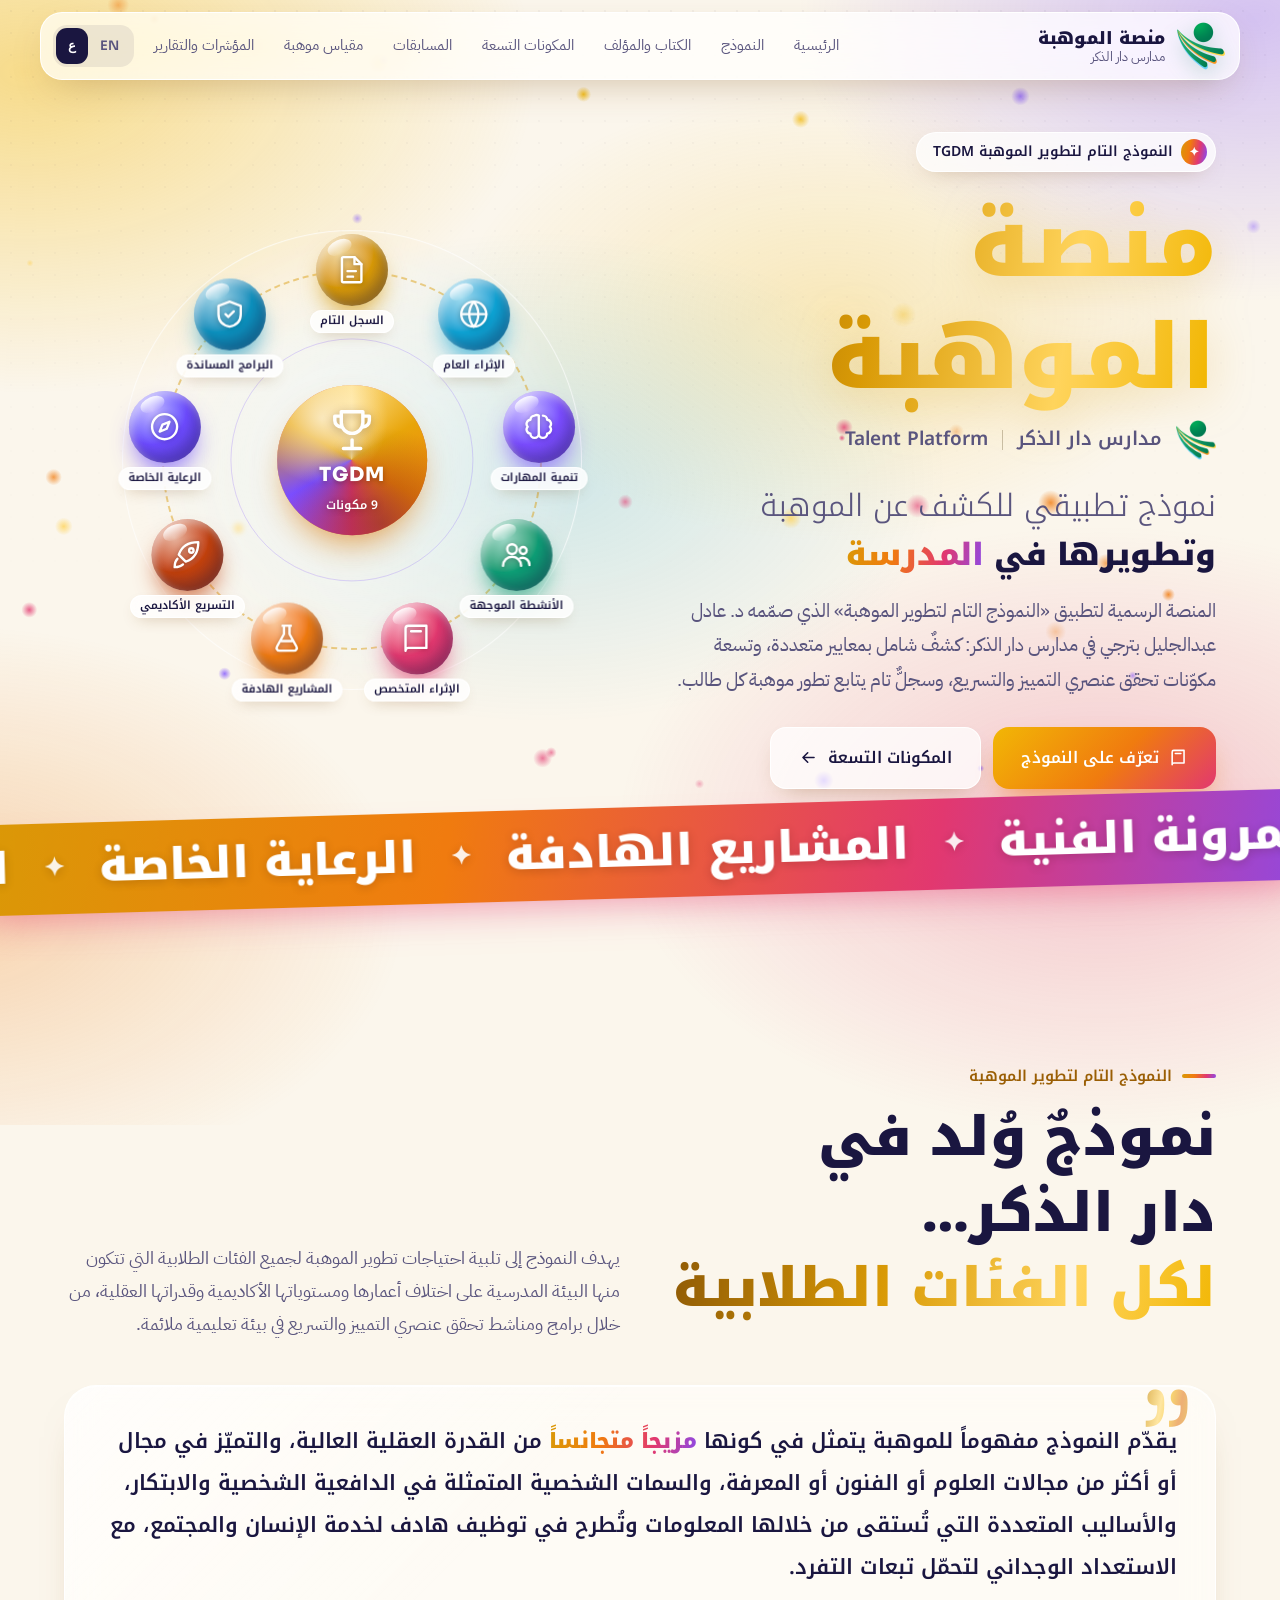
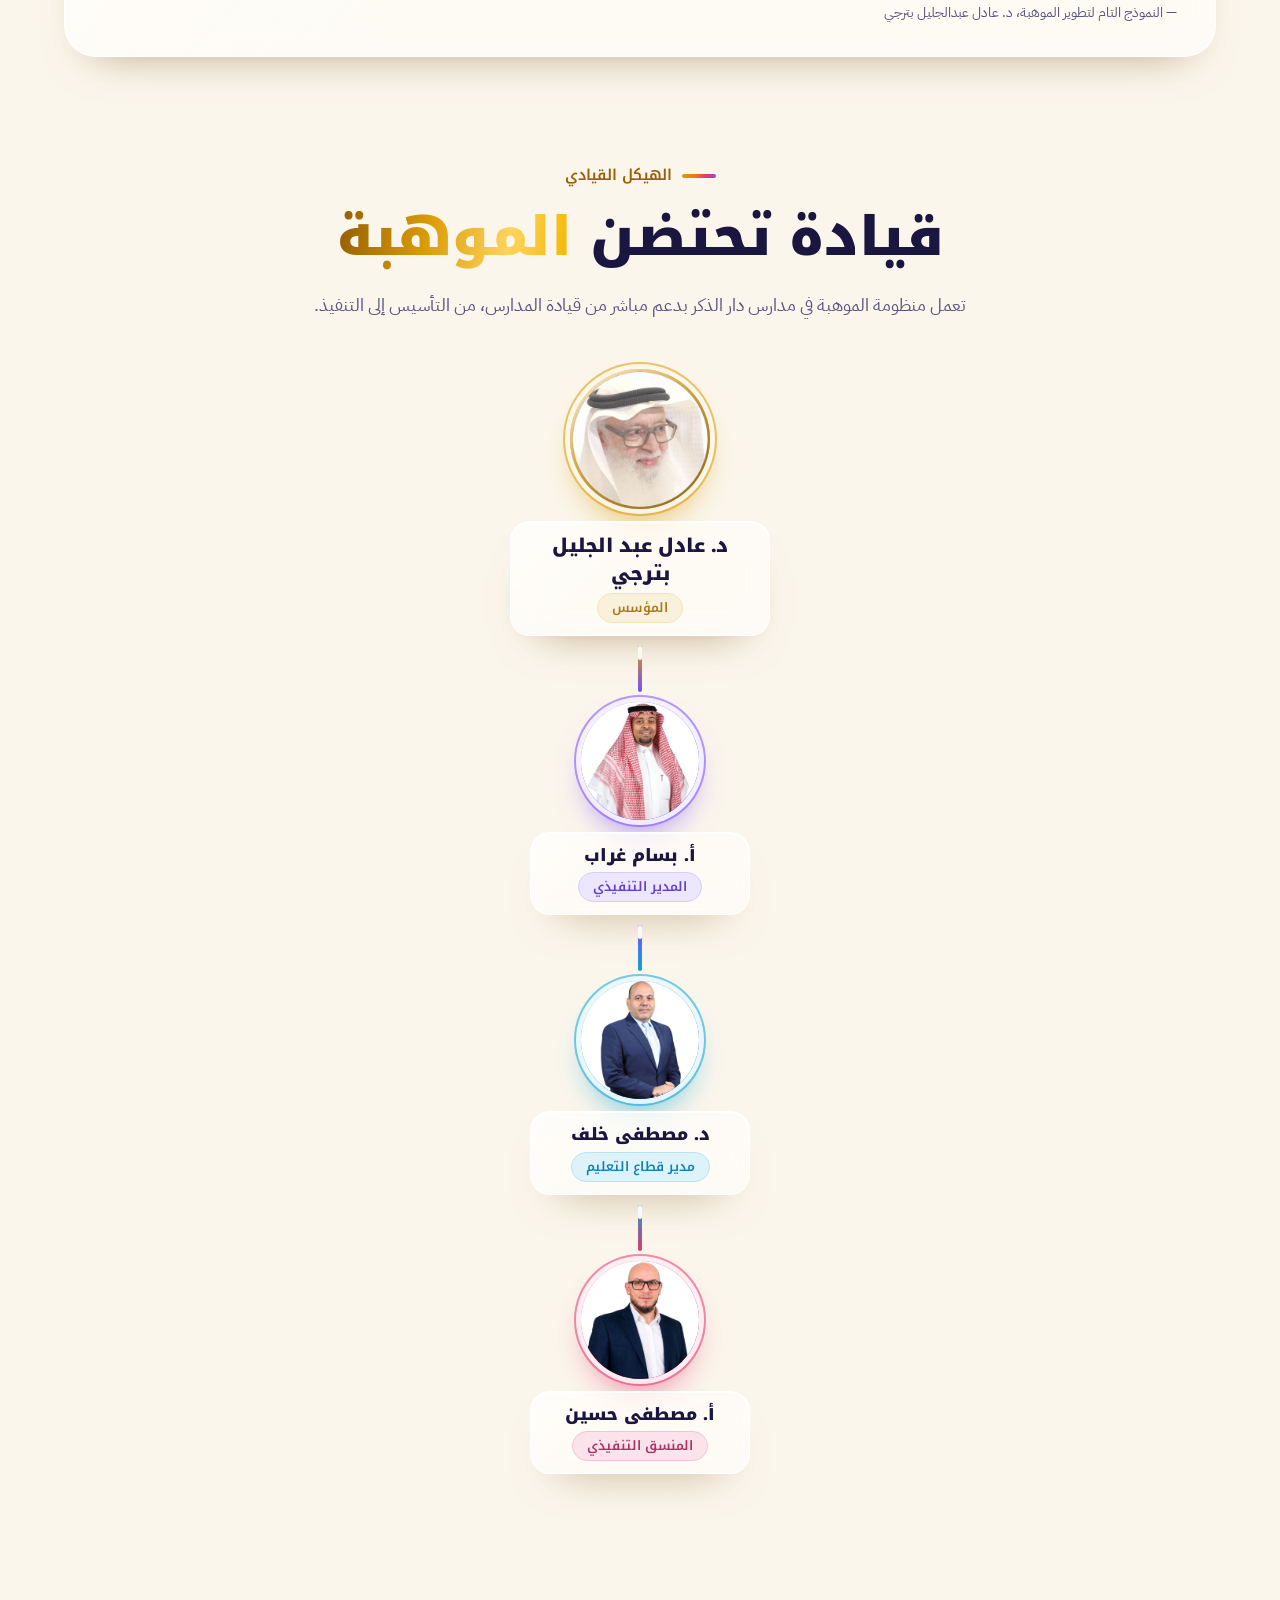
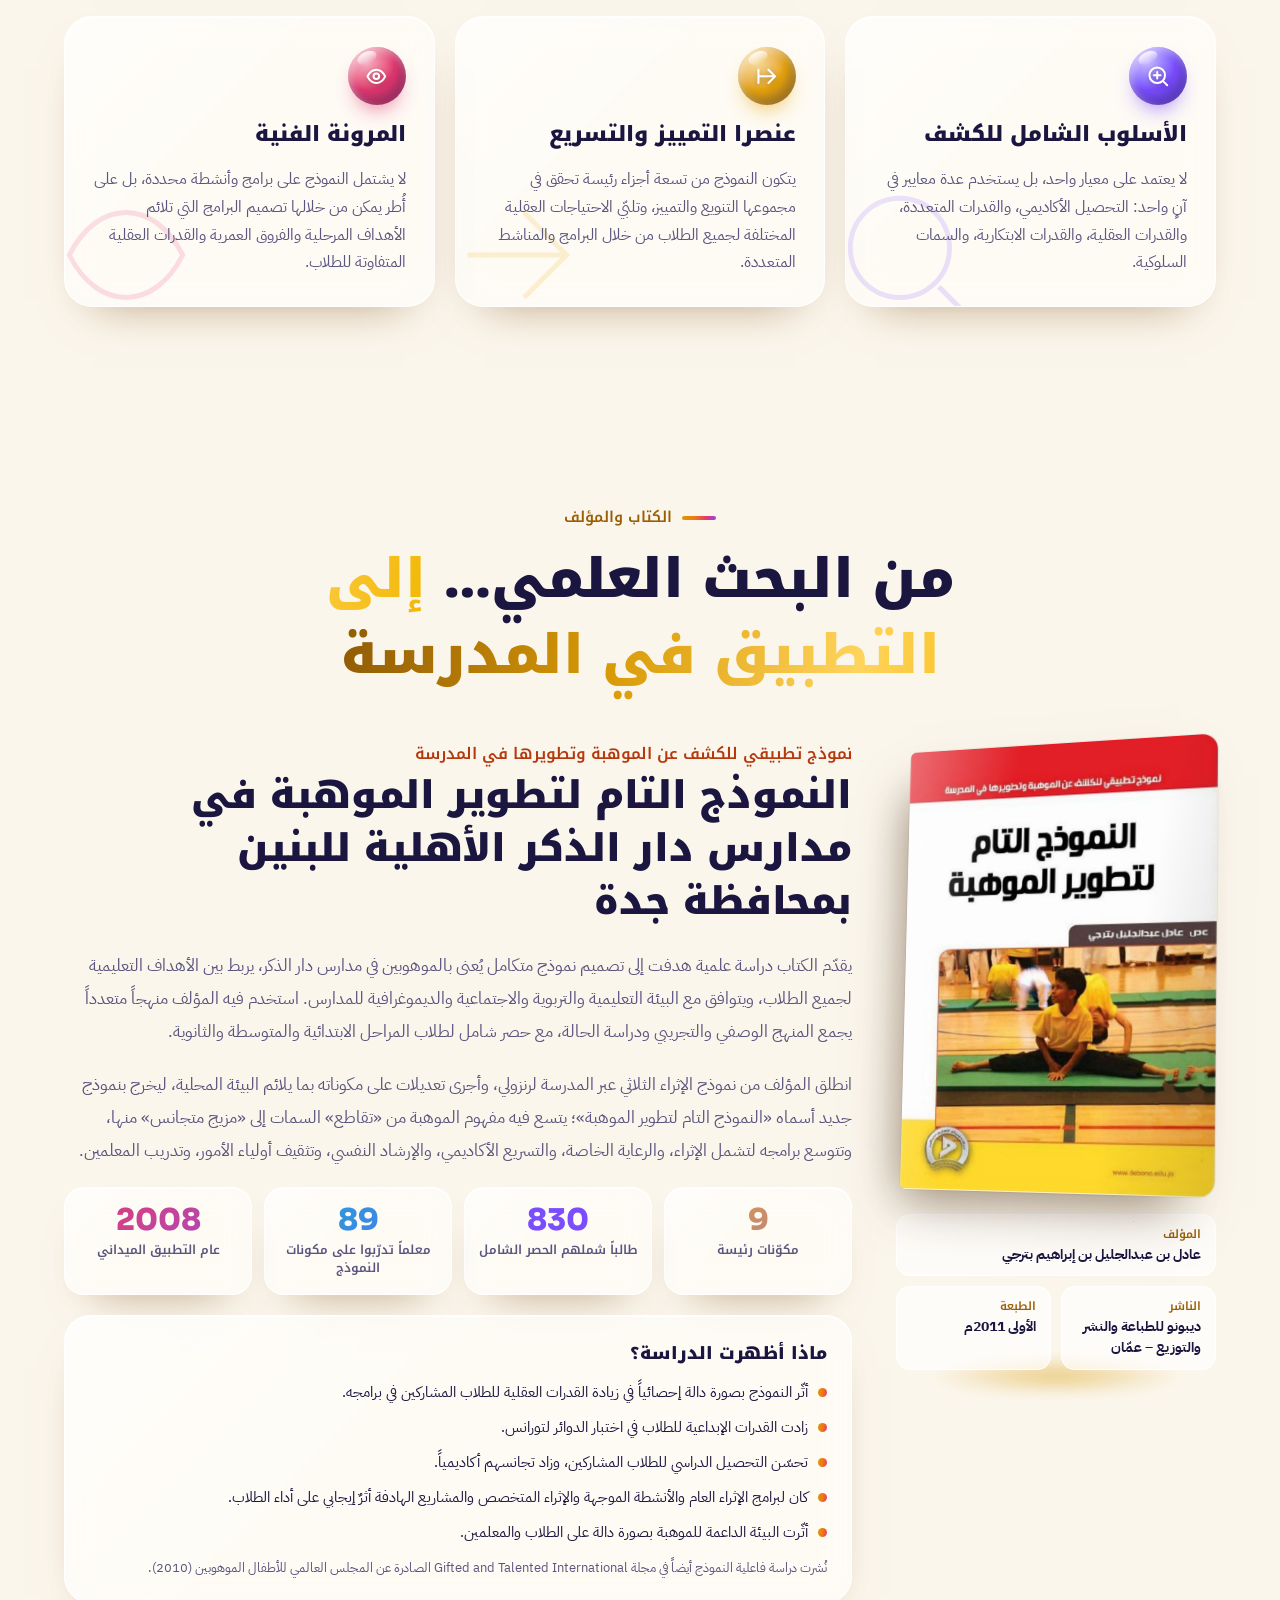
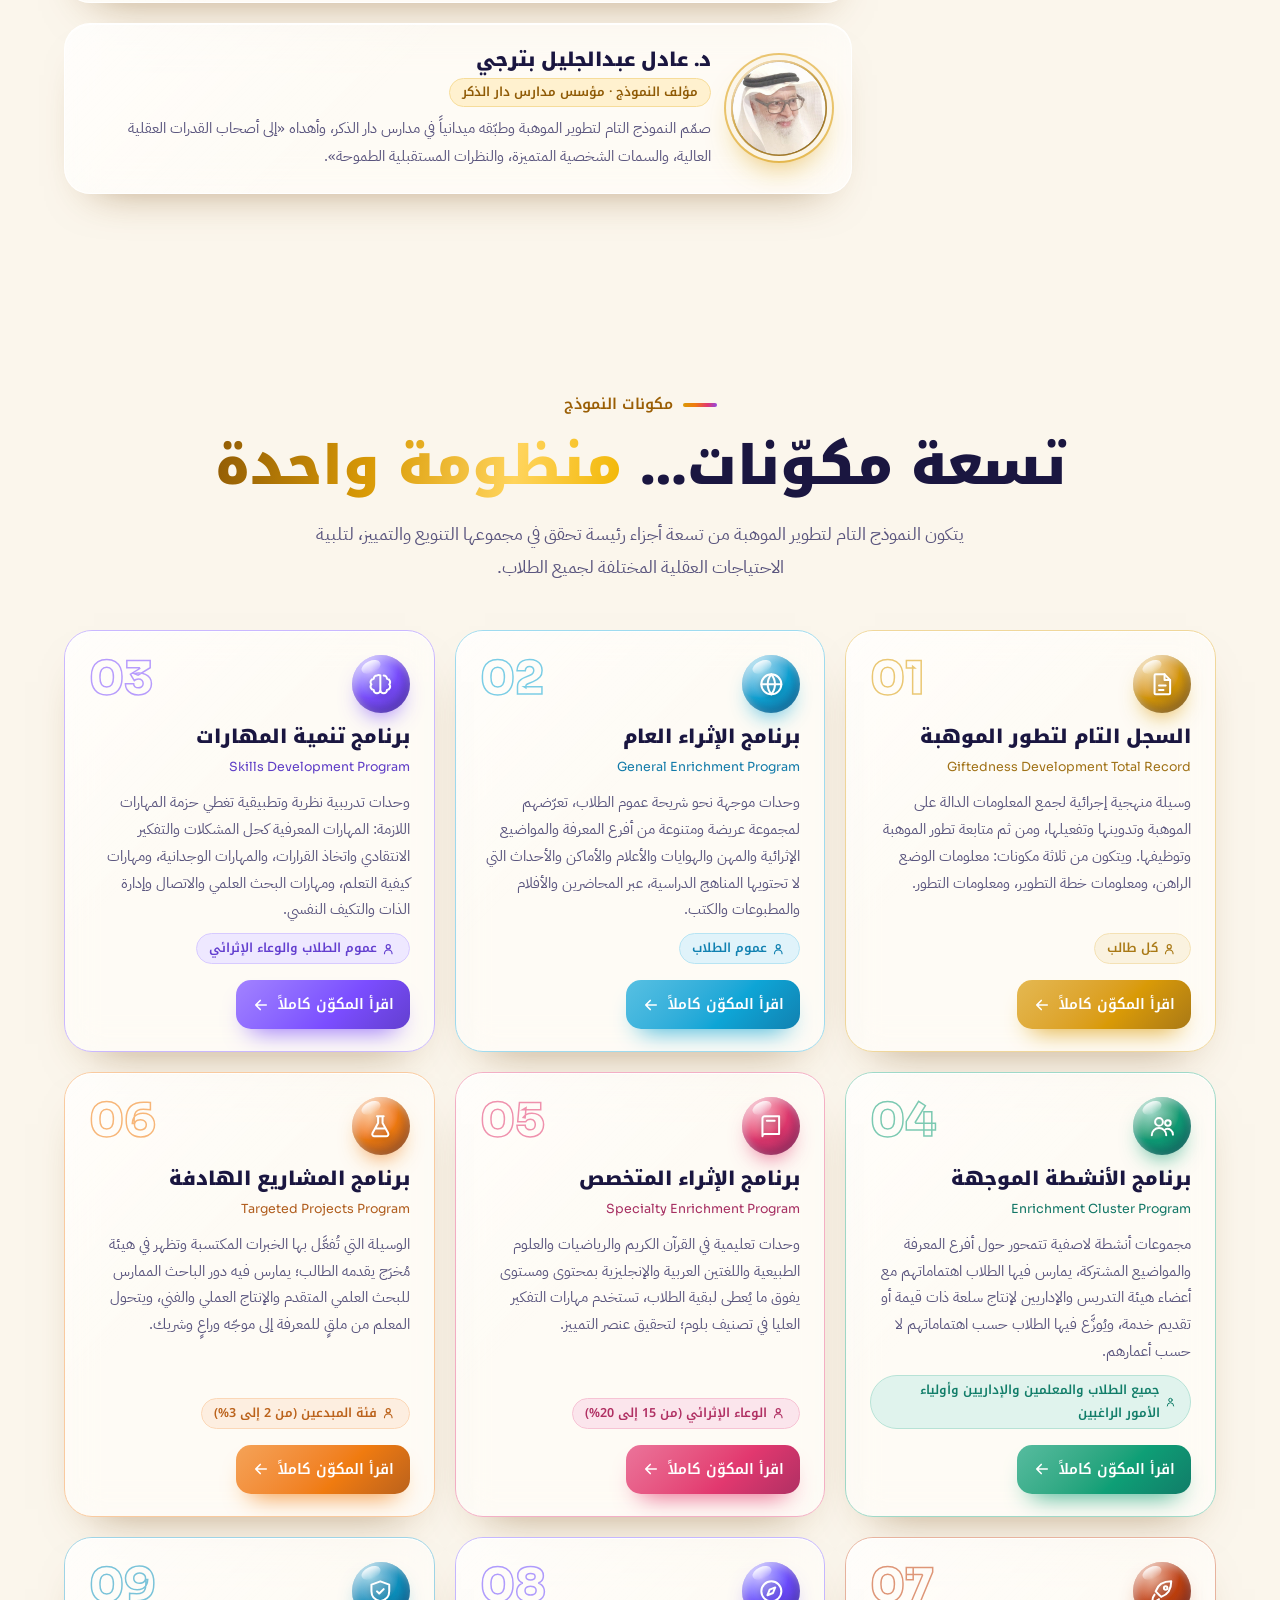
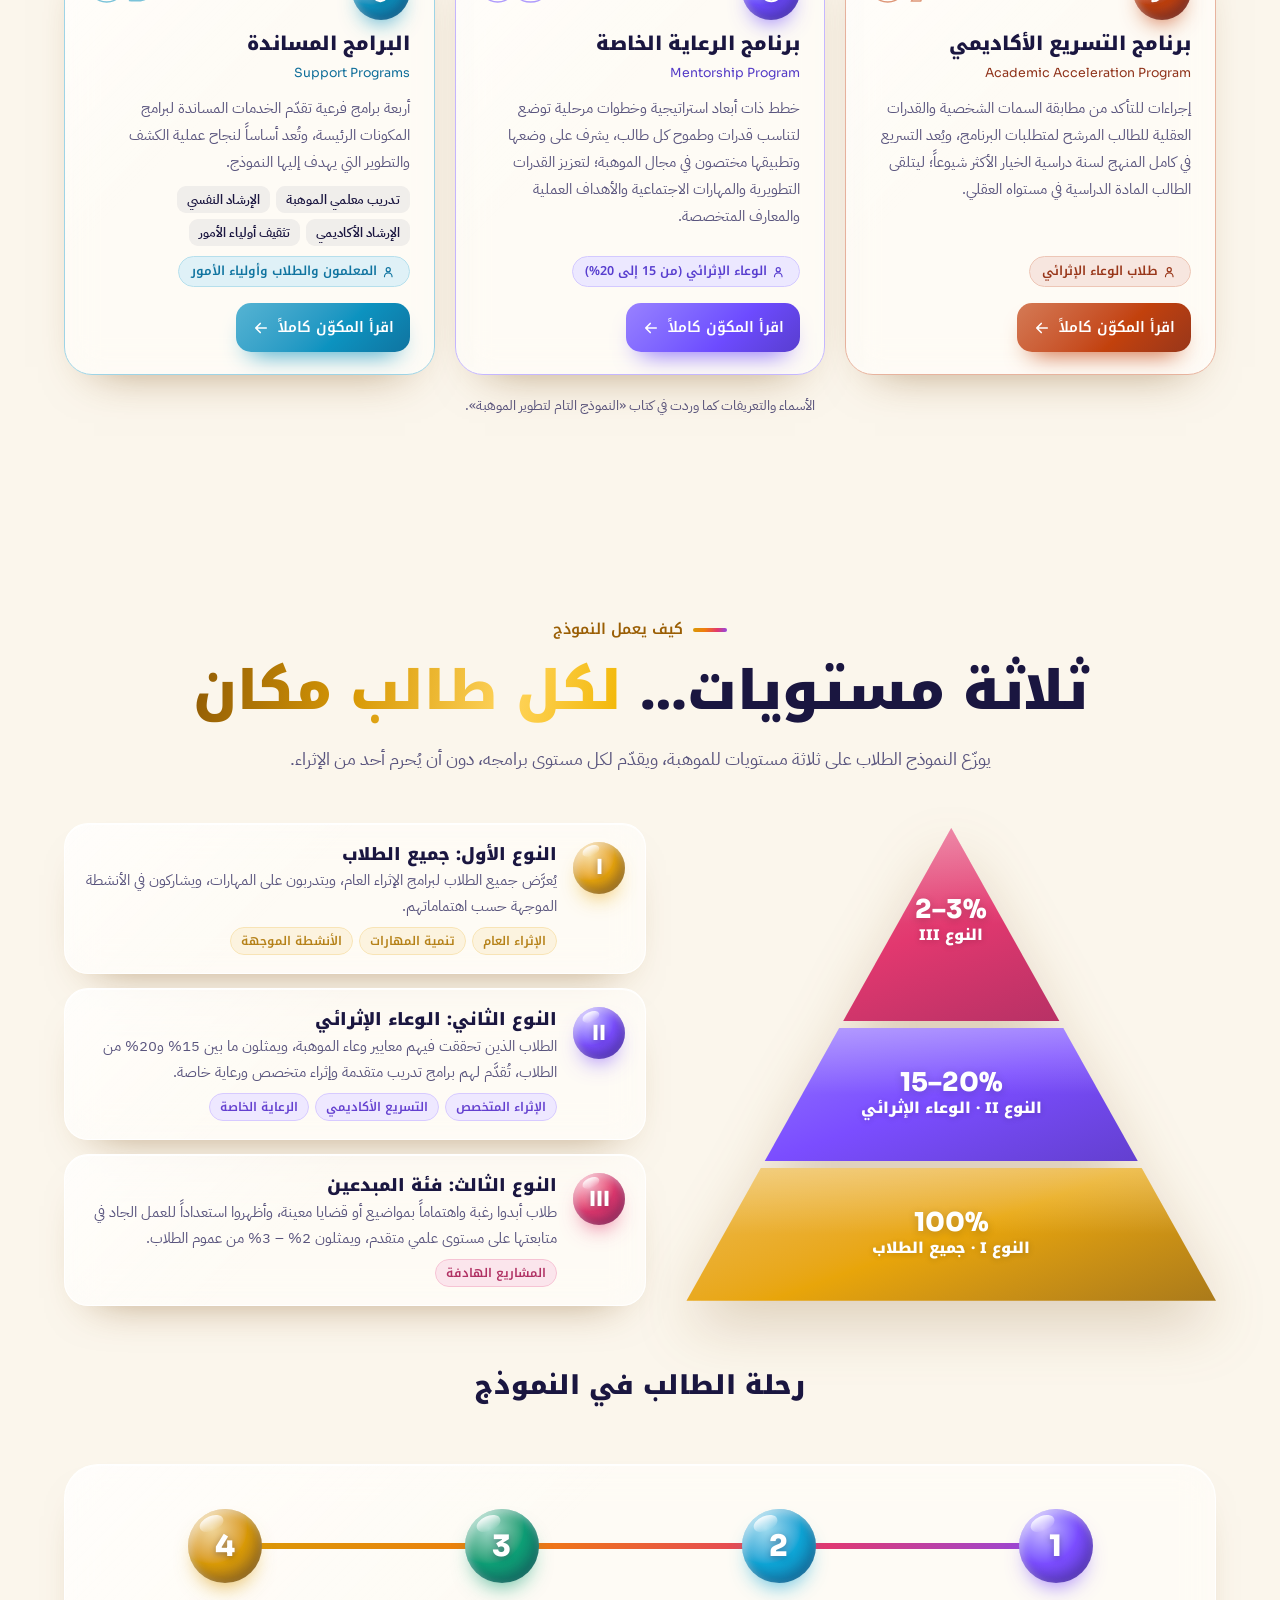
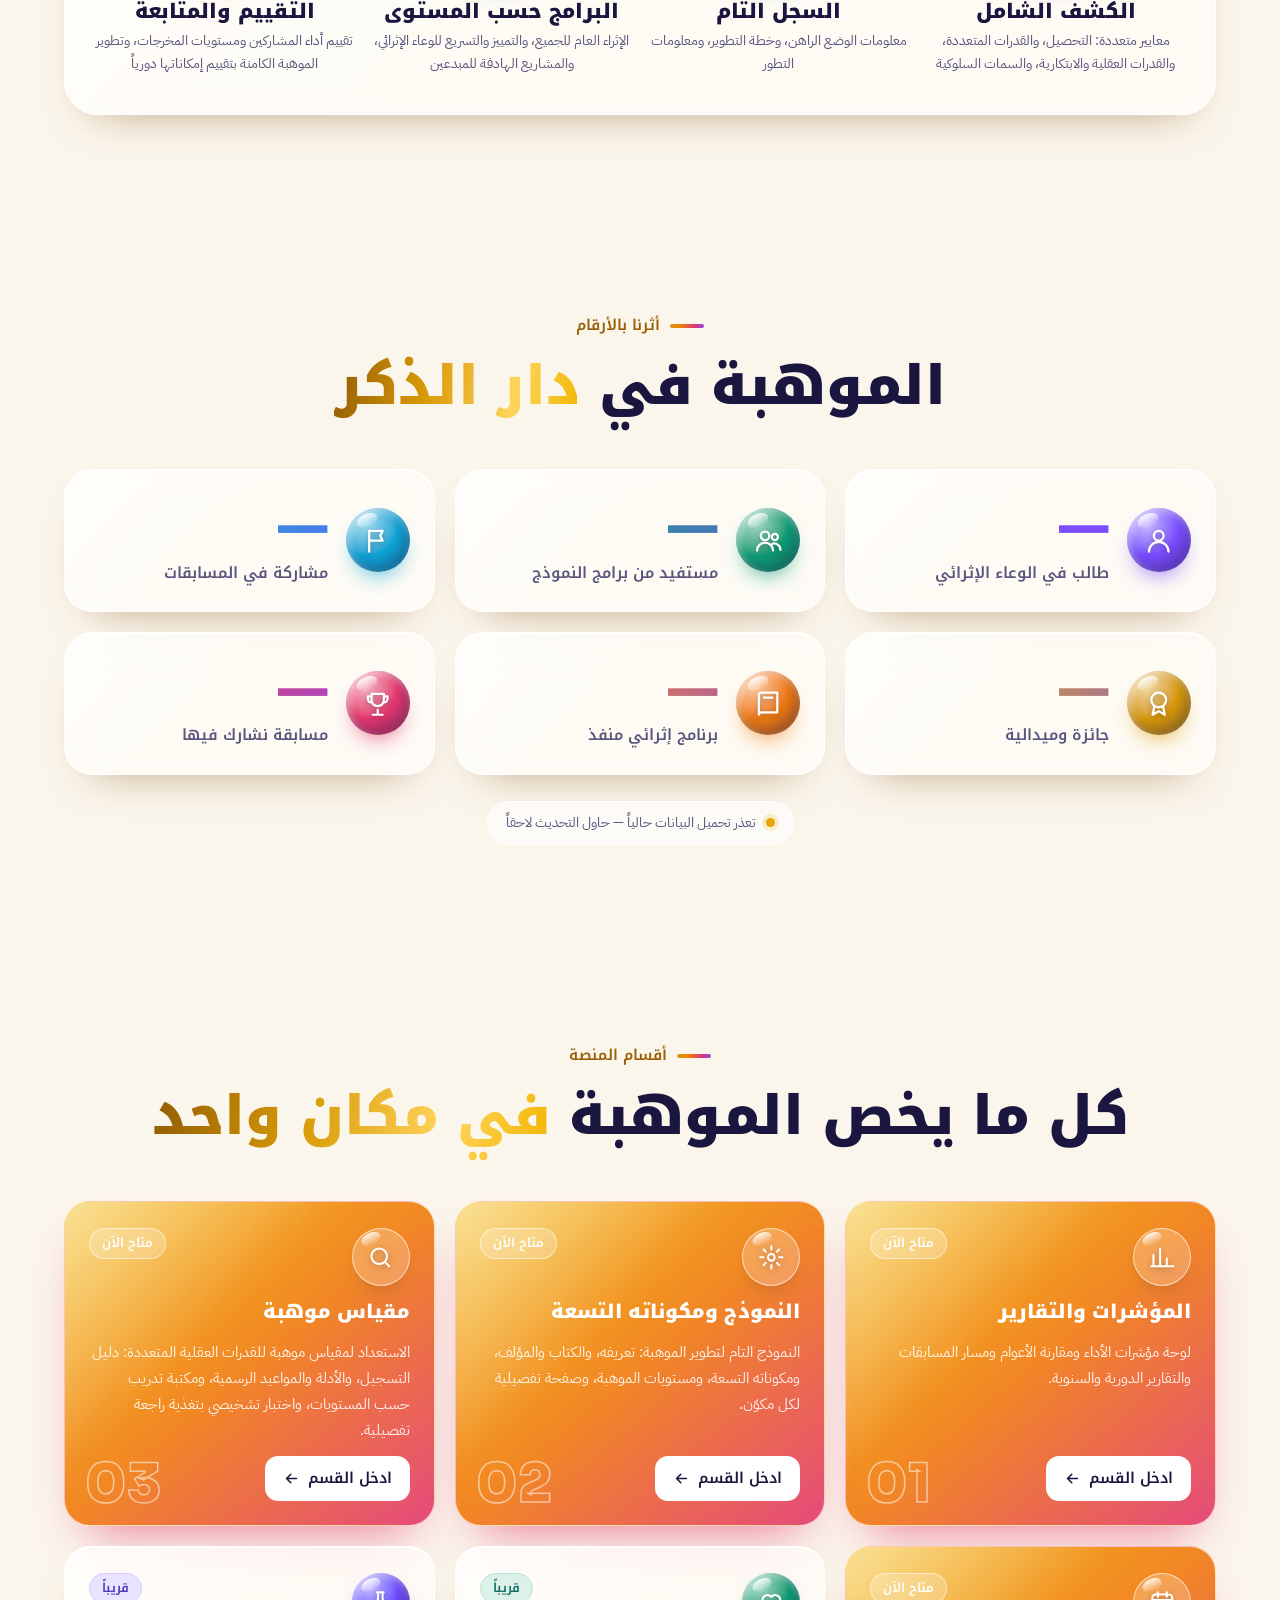
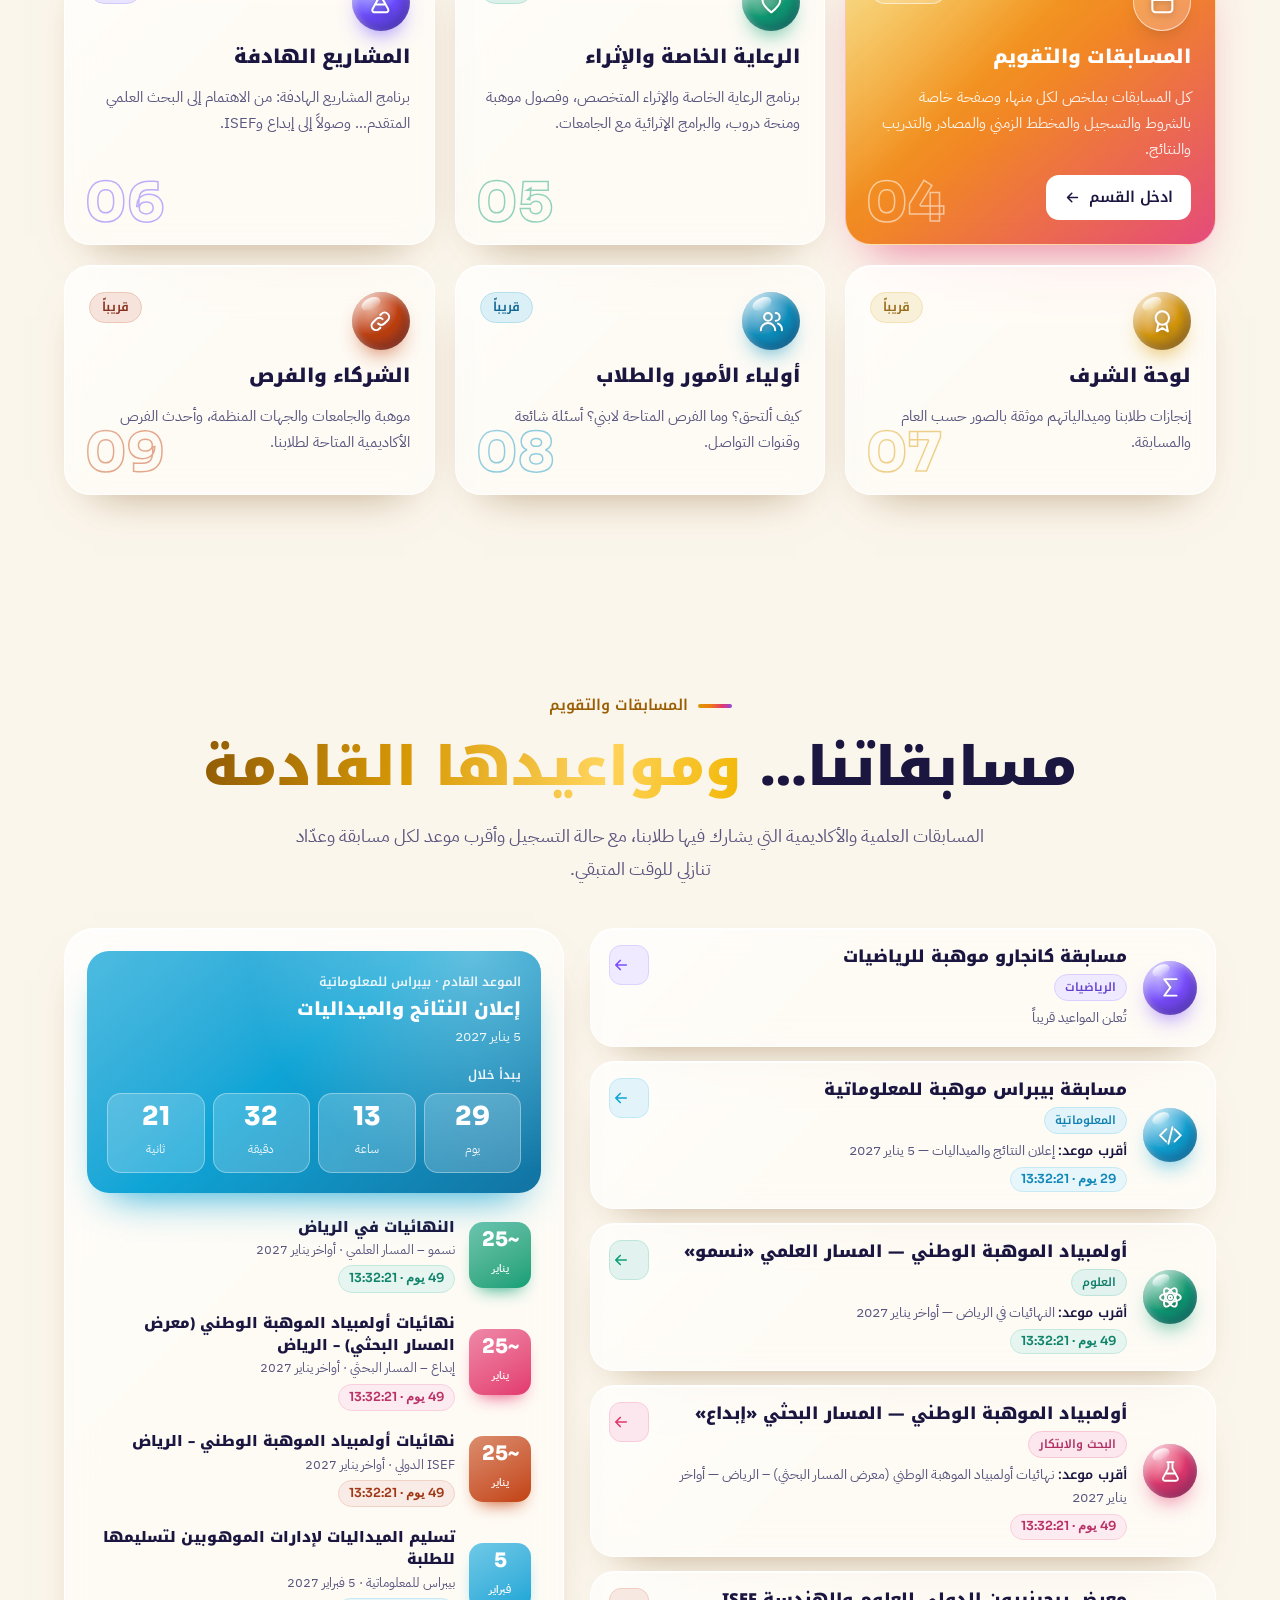
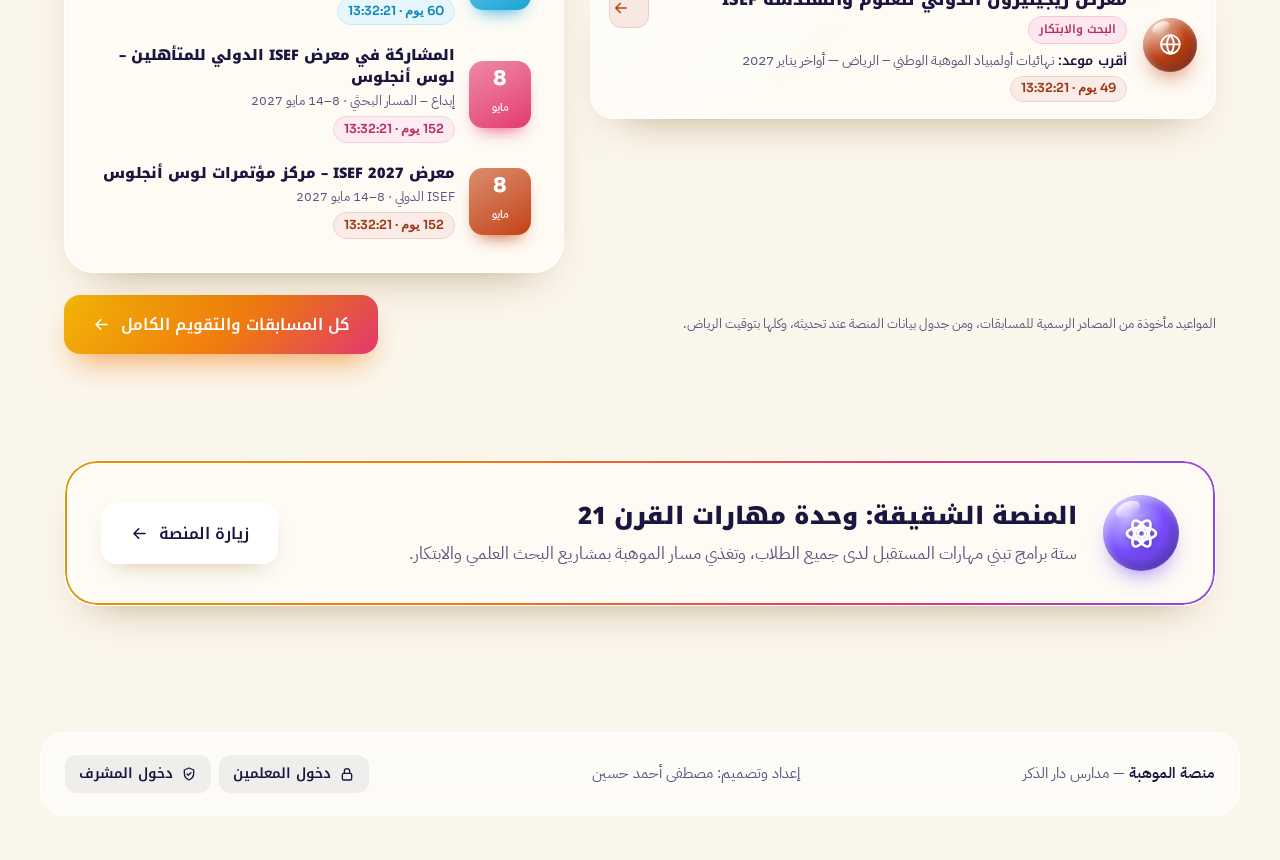
==== commit 26a44de8: "التذييل: «إعداد وتصميم: مصطفى أحمد حسين» Co-Authored-By: Claude Opus 5.5 <noreply@anthropic.com> Cla" ====
--- a/index.html
+++ b/index.html
@@ -803,7 +803,7 @@
 <footer>
   <div class="wrap">
     <div><b data-i18n="brand">منصة الموهبة</b> — <span data-i18n="school">مدارس دار الذكر</span></div>
-    <div data-i18n="footer.credit">إعداد وإشراف: مصطفى أحمد حسين — المنسق التنفيذي للنموذج التام لتطوير الموهبة والمسابقات الأكاديمية</div>
+    <div data-i18n="footer.credit">إعداد وتصميم: مصطفى أحمد حسين</div>
     <span class="staff-links"><a class="staff-link" href="sijil.html"><svg viewBox="0 0 24 24" aria-hidden="true"><rect x="5" y="11" width="14" height="10" rx="2"/><path d="M8 11V8a4 4 0 018 0v3"/></svg><span data-i18n="footer.sijil">دخول المعلمين</span></a><a class="staff-link" href="sijil-reports.html"><svg viewBox="0 0 24 24" aria-hidden="true"><path d="M12 3l7 3v5c0 4.6-3 8.5-7 10-4-1.5-7-5.4-7-10V6z"/><path d="M9 12l2 2 4-4"/></svg><span data-i18n="footer.admin">دخول المشرف</span></a></span>
   </div>
 </footer>
@@ -885,7 +885,7 @@
   'badge.live':'متاح الآن','badge.soon':'قريباً','go':'ادخل القسم',
   'sister.t':'المنصة الشقيقة: وحدة مهارات القرن 21','sister.d':'ستة برامج تبني مهارات المستقبل لدى جميع الطلاب، وتغذي مسار الموهبة بمشاريع البحث العلمي والابتكار.','sister.go':'زيارة المنصة',
   'footer.sijil':'دخول المعلمين', 'footer.admin':'دخول المشرف',
-  'footer.credit':'إعداد وإشراف: مصطفى أحمد حسين — المنسق التنفيذي للنموذج التام لتطوير الموهبة والمسابقات الأكاديمية'
+  'footer.credit':'إعداد وتصميم: مصطفى أحمد حسين'
  },
  en:{
   'brand':'Talent Platform','school':'Dar Al-Thikr Schools',
@@ -956,7 +956,7 @@
   'badge.live':'Live now','badge.soon':'Coming soon','go':'Open section',
   'sister.t':'Sister platform: 21st Century Skills Unit','sister.d':'Six programs building future skills for every student, feeding the talent path with research and innovation projects.','sister.go':'Visit platform',
   'footer.sijil':'Teachers’ login', 'footer.admin':'Supervisor login',
-  'footer.credit':'Prepared and supervised by Moustafa Ahmed Hussein — Executive Coordinator of the Total Giftedness Development Model and Academic Competitions'
+  'footer.credit':'Prepared and designed by: Moustafa Ahmed Hussien'
  }
 };
 
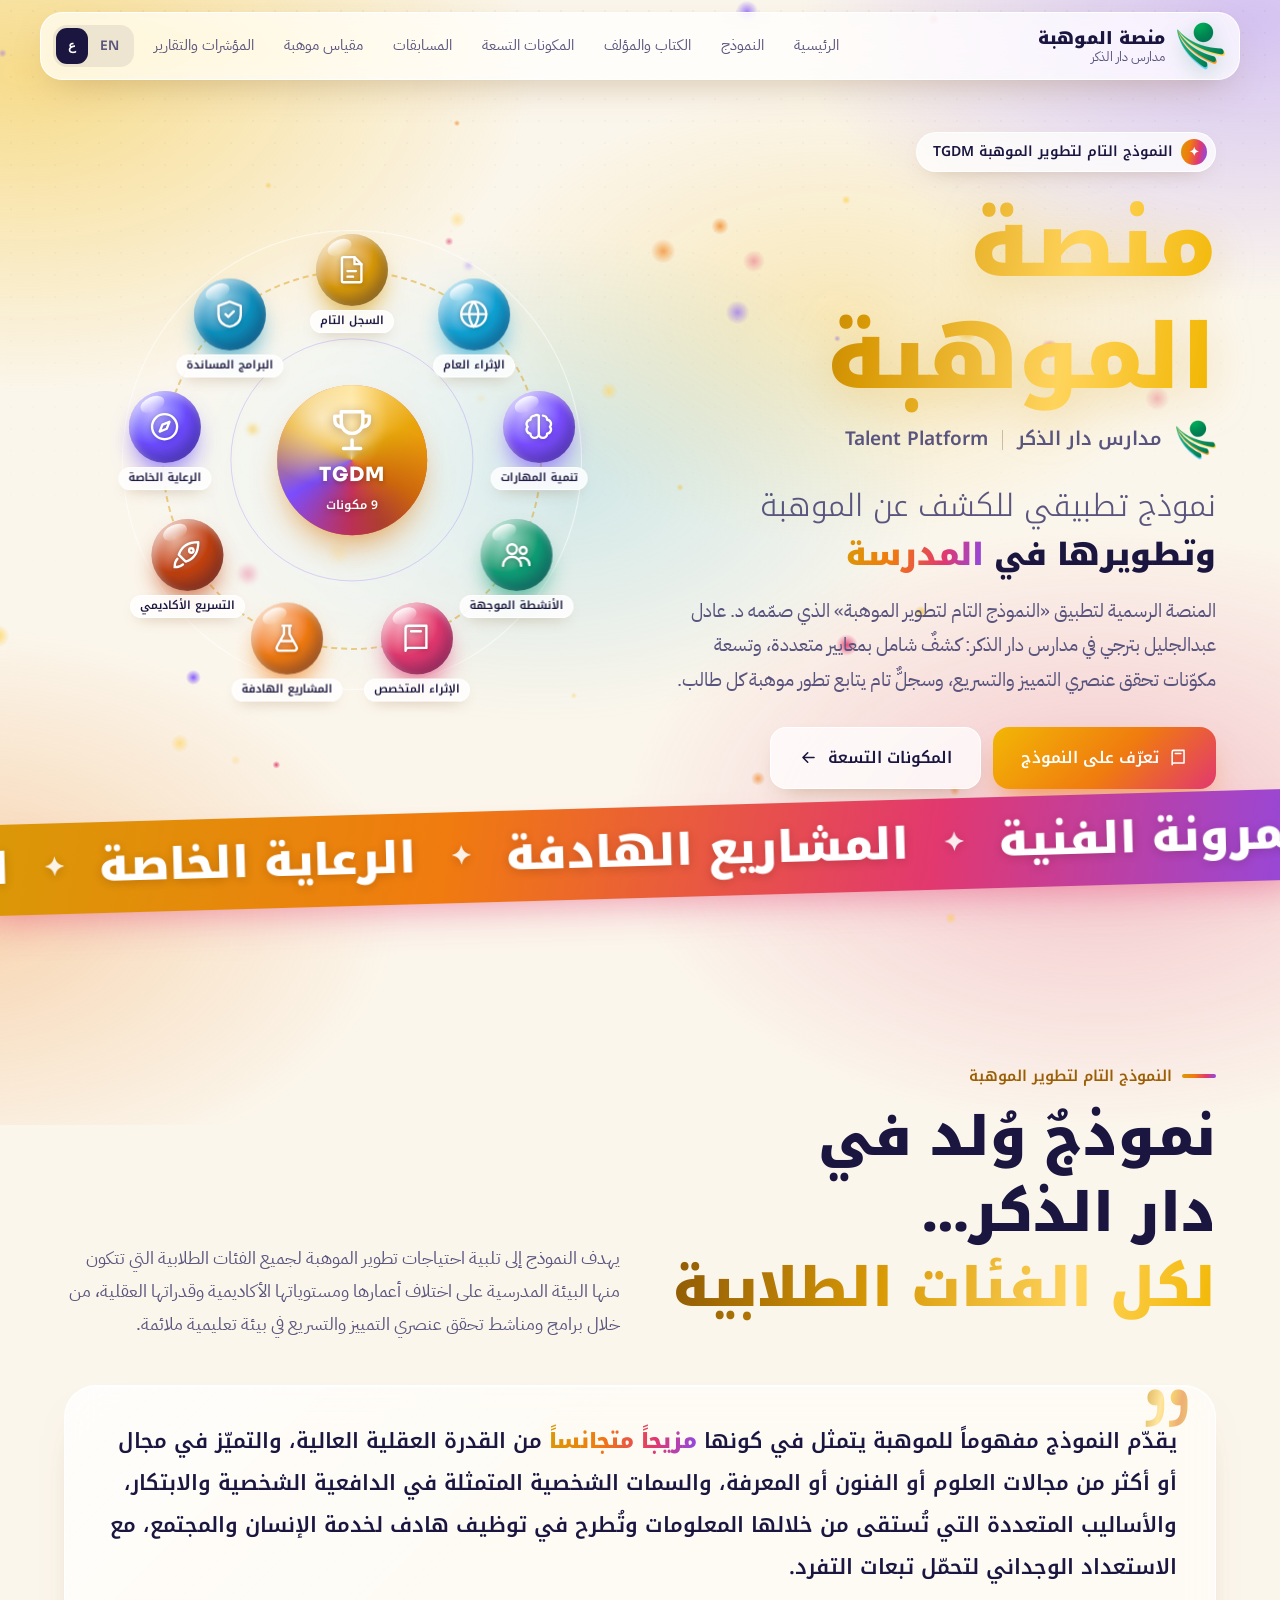
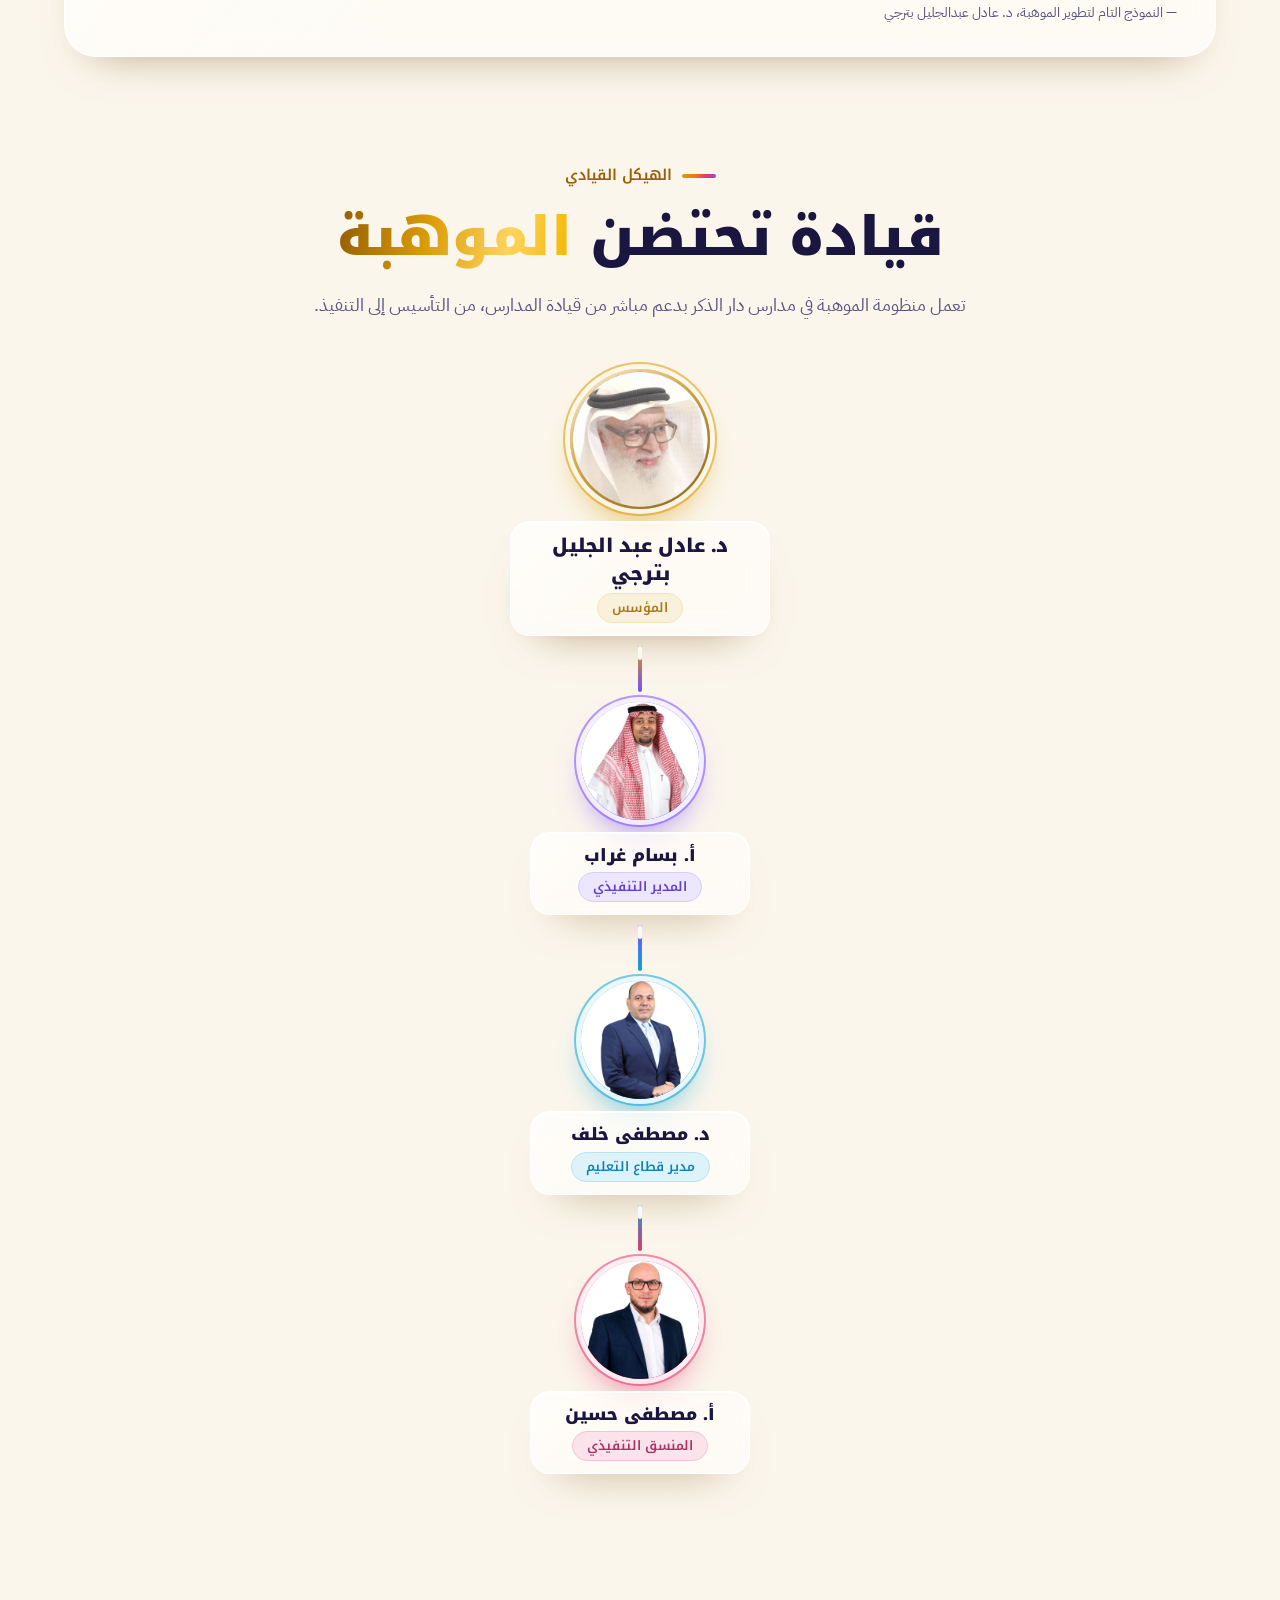
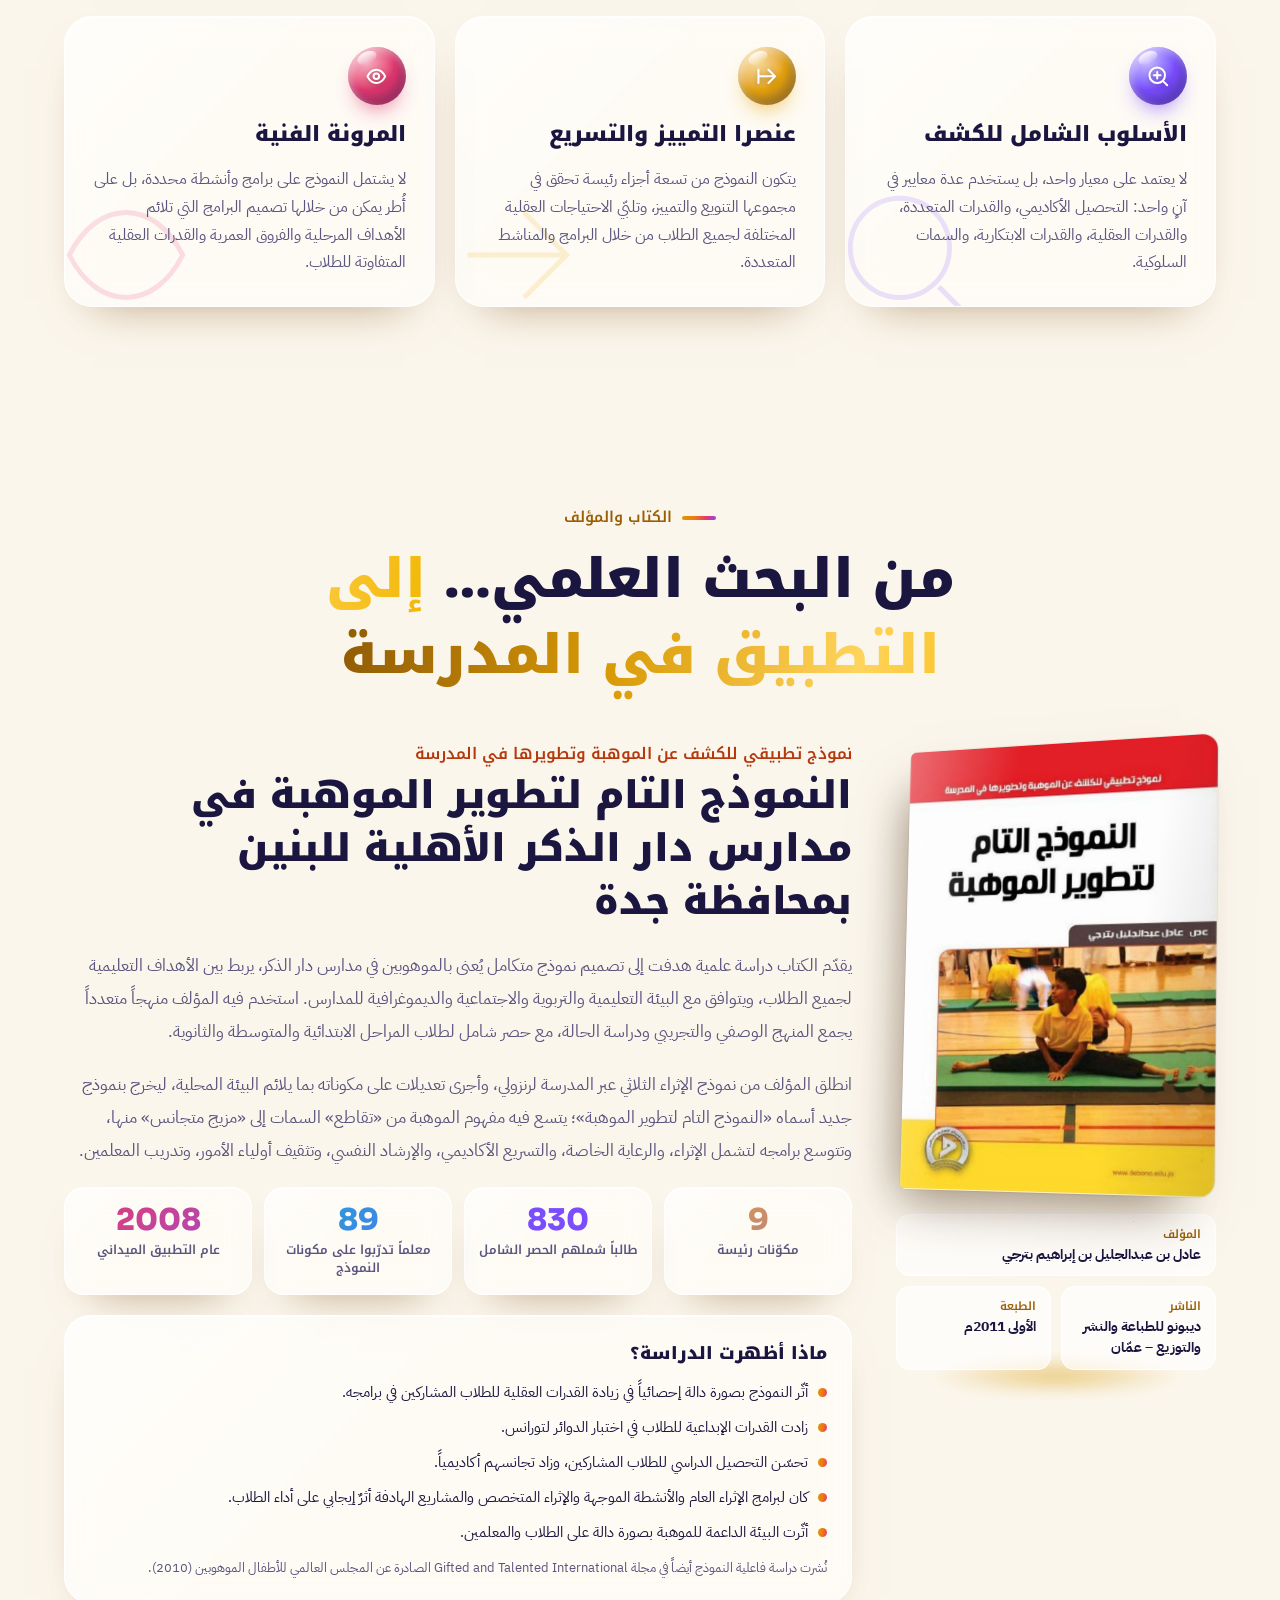
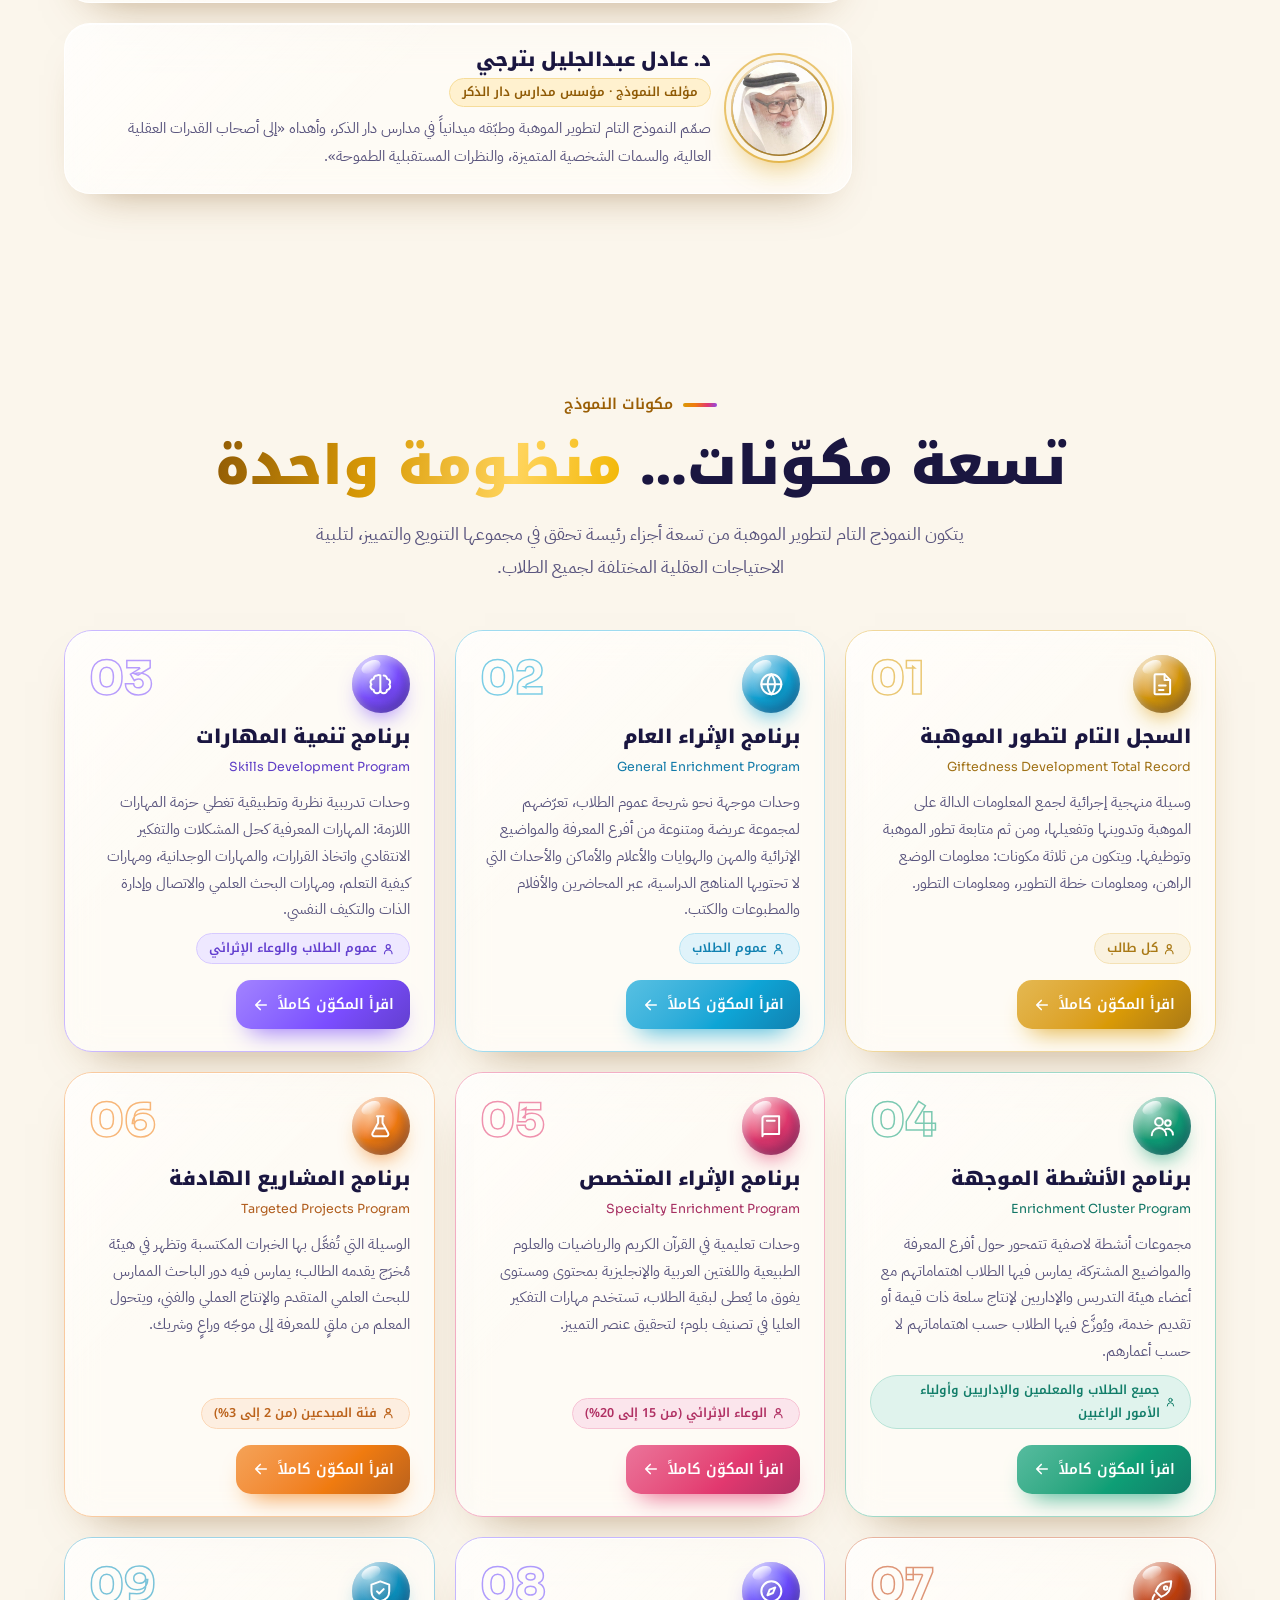
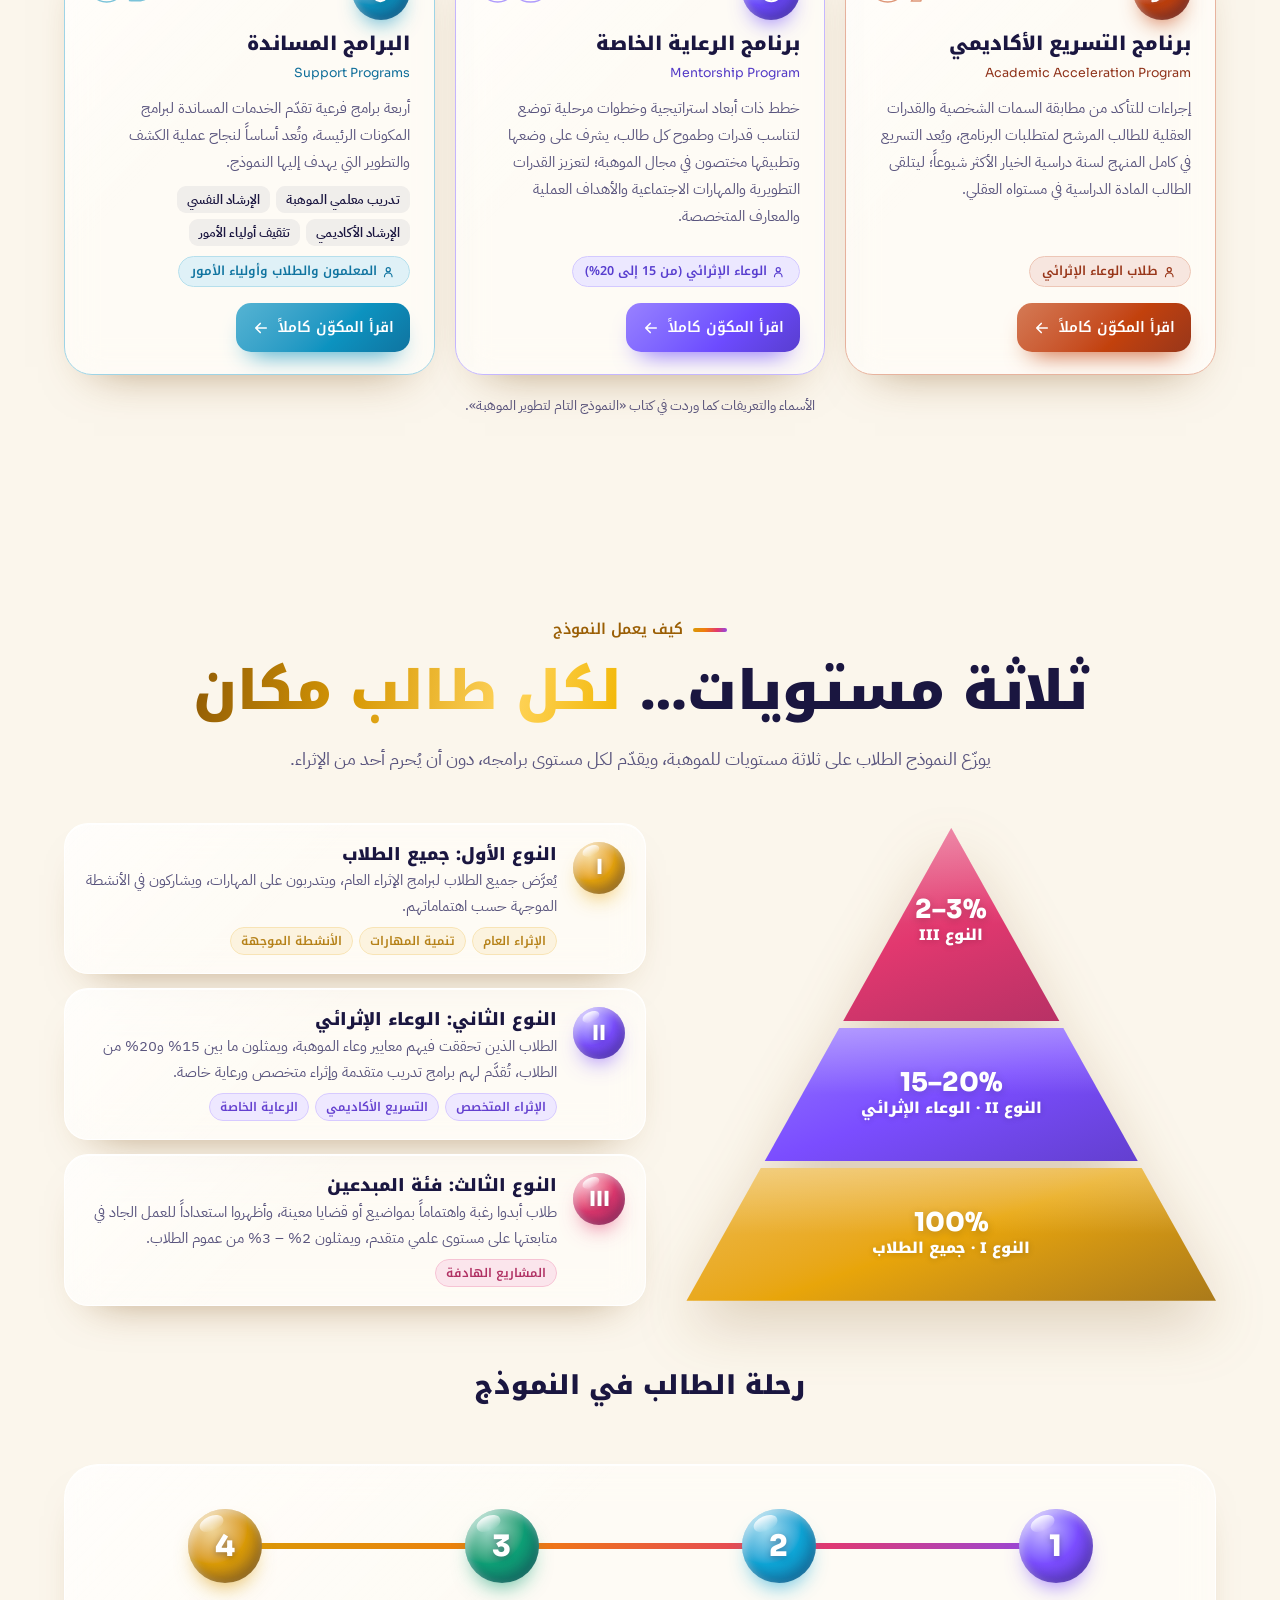
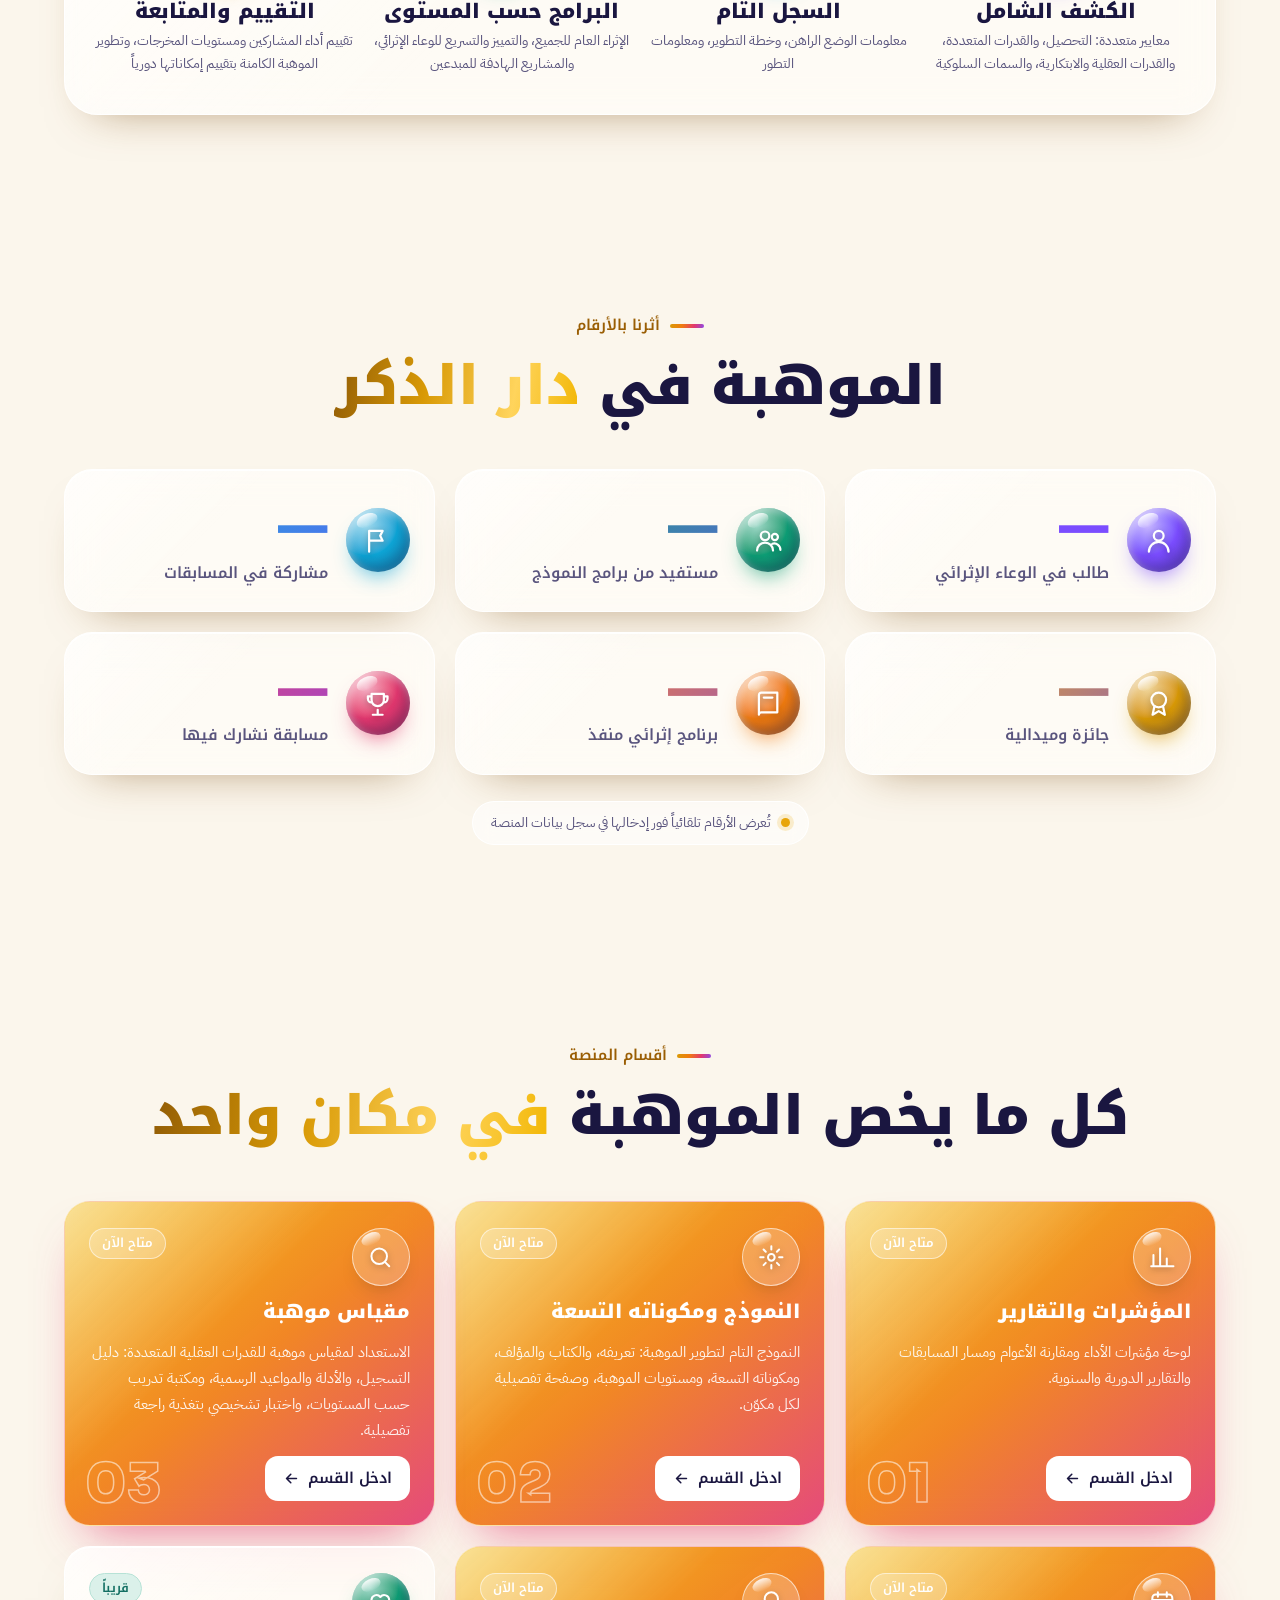
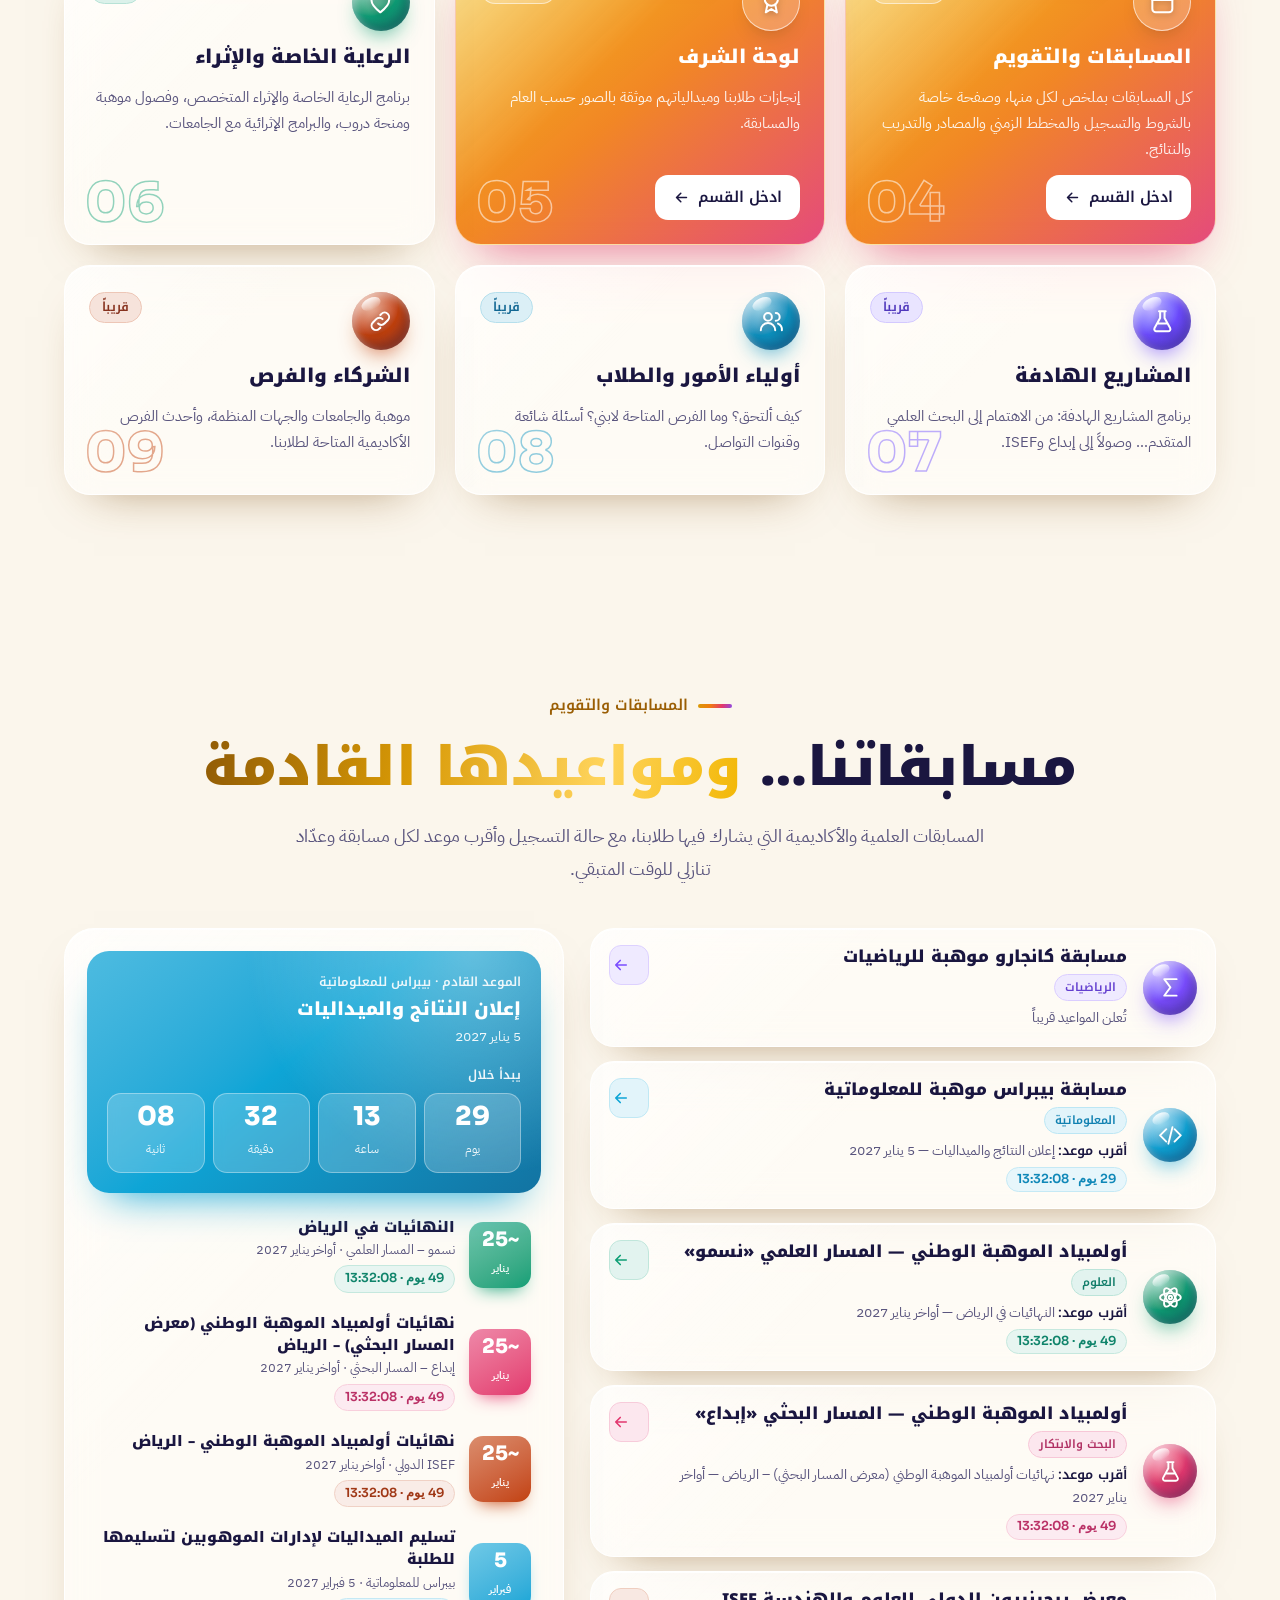
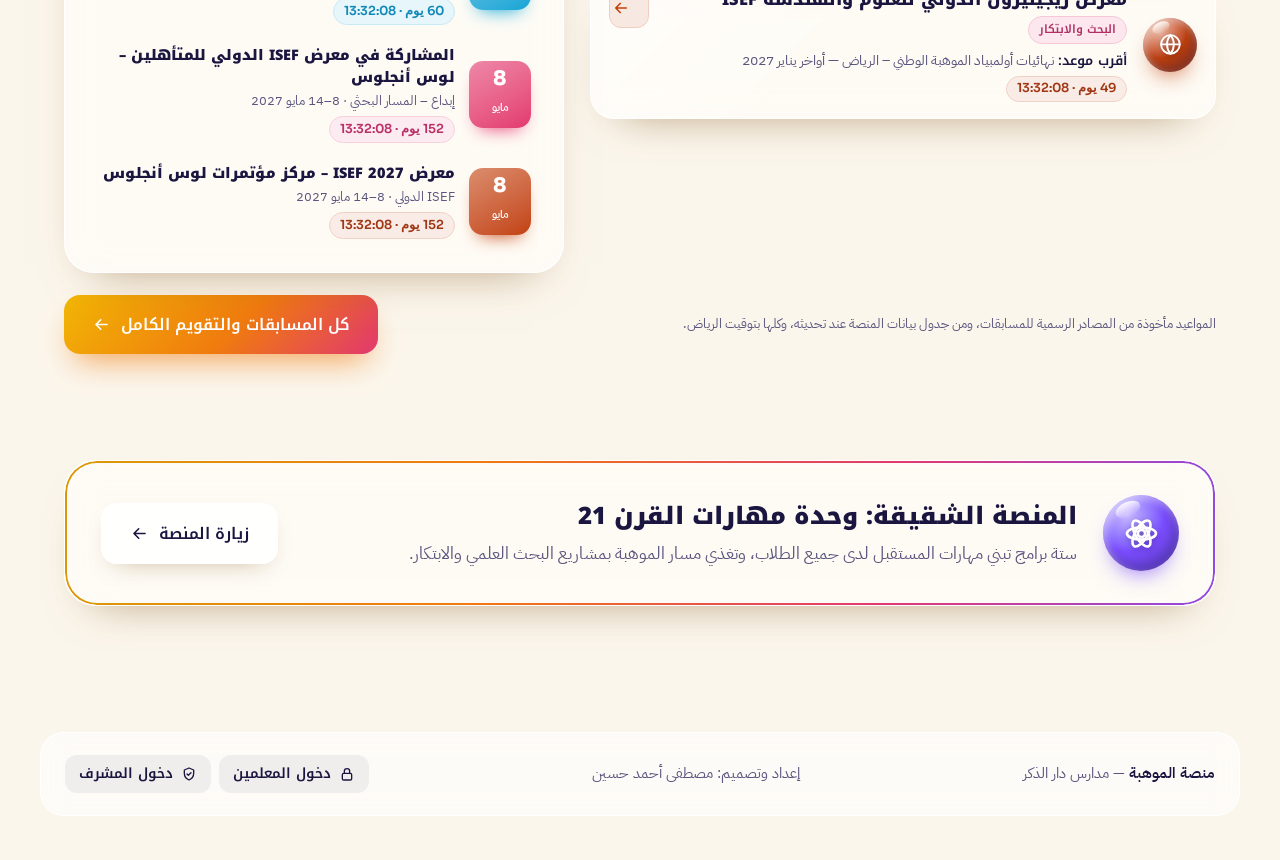
==== commit 217ffc3b: "لوحة الشرف: نتائج فصول موهبة 1447هـ على مستوى المملكة وطالب التسريع - js/achievements-data.js: الإنج" ====
--- a/index.html
+++ b/index.html
@@ -995,7 +995,7 @@
   {k:'care', c:'#0E9F76', ic:'heart', ar:['الرعاية الخاصة والإثراء','برنامج الرعاية الخاصة والإثراء المتخصص، وفصول موهبة ومنحة دروب، والبرامج الإثرائية مع الجامعات.'], en:['Care Programs','Mawhiba classes, the Duroob grant, and enrichment programs with Mawhiba and universities.']},
   {k:'comp', href:'competitions.html', live:true, c:'#E2386F', ic:'cal', ar:['المسابقات والتقويم','كل المسابقات بملخص لكل منها، وصفحة خاصة بالشروط والتسجيل والمخطط الزمني والمصادر والتدريب والنتائج.'], en:['Competitions & Calendar','Every competition with a summary and its own page: conditions, registration, timeline, resources, training and results.']},
   {k:'research', c:'#6D4BFF', ic:'flask', ar:['المشاريع الهادفة','برنامج المشاريع الهادفة: من الاهتمام إلى البحث العلمي المتقدم… وصولاً إلى إبداع وISEF.'], en:['Research & Innovation','From interest to idea to project… all the way to Ibdaa and ISEF.']},
-  {k:'honor', c:'#D99A06', ic:'medal', ar:['لوحة الشرف','إنجازات طلابنا وميدالياتهم موثقة بالصور حسب العام والمسابقة.'], en:['Honor Board','Our students’ achievements and medals, documented with photos by year and competition.']},
+  {k:'honor', href:'honor.html', live:true, c:'#D99A06', ic:'medal', ar:['لوحة الشرف','إنجازات طلابنا وميدالياتهم موثقة بالصور حسب العام والمسابقة.'], en:['Honor Board','Our students’ achievements and medals, documented with photos by year and competition.']},
   {k:'parents', c:'#0C93C0', ic:'family', ar:['أولياء الأمور والطلاب','كيف ألتحق؟ وما الفرص المتاحة لابني؟ أسئلة شائعة وقنوات التواصل.'], en:['Parents & Students','How do I join? What opportunities are open to my child? FAQs and contact channels.']},
   {k:'partners', c:'#C2410C', ic:'link', ar:['الشركاء والفرص','موهبة والجامعات والجهات المنظمة، وأحدث الفرص الأكاديمية المتاحة لطلابنا.'], en:['Partners & Opportunities','Mawhiba, universities and organizers, and the latest academic opportunities for our students.']}
 ];
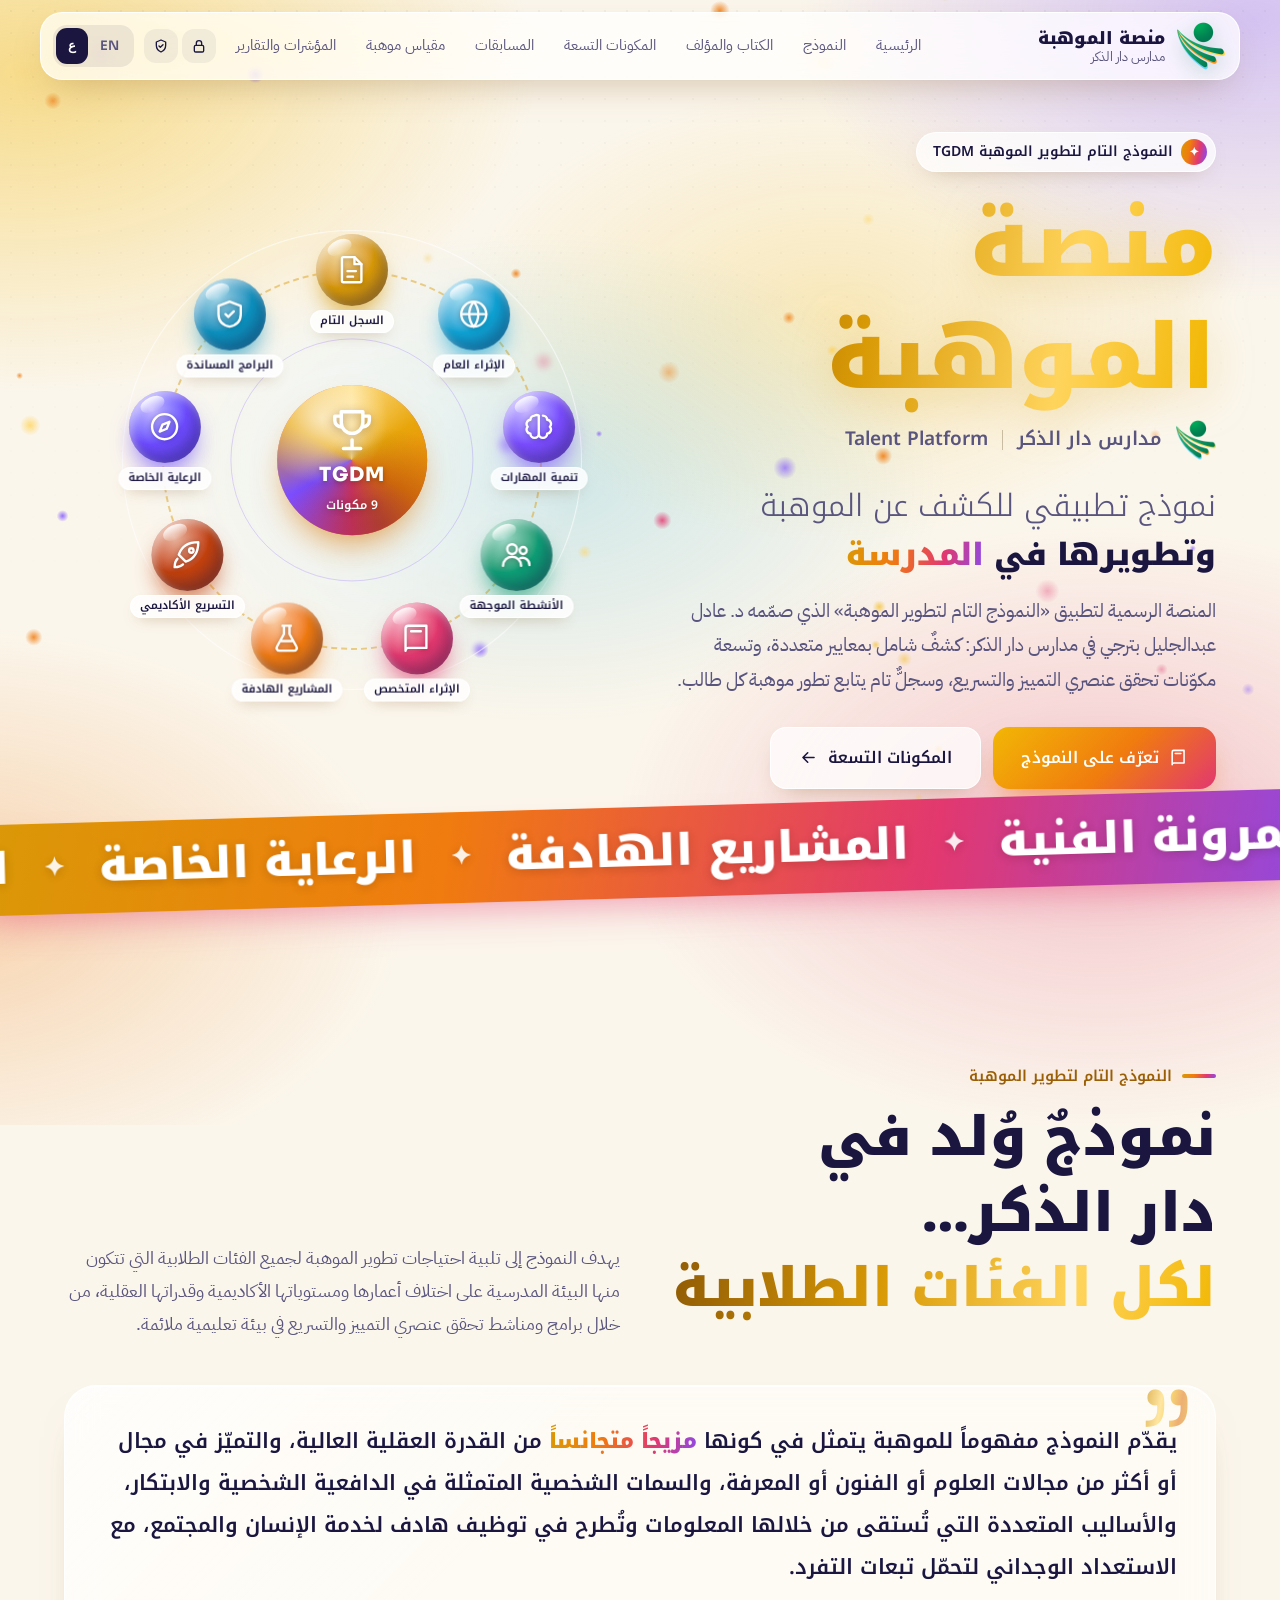
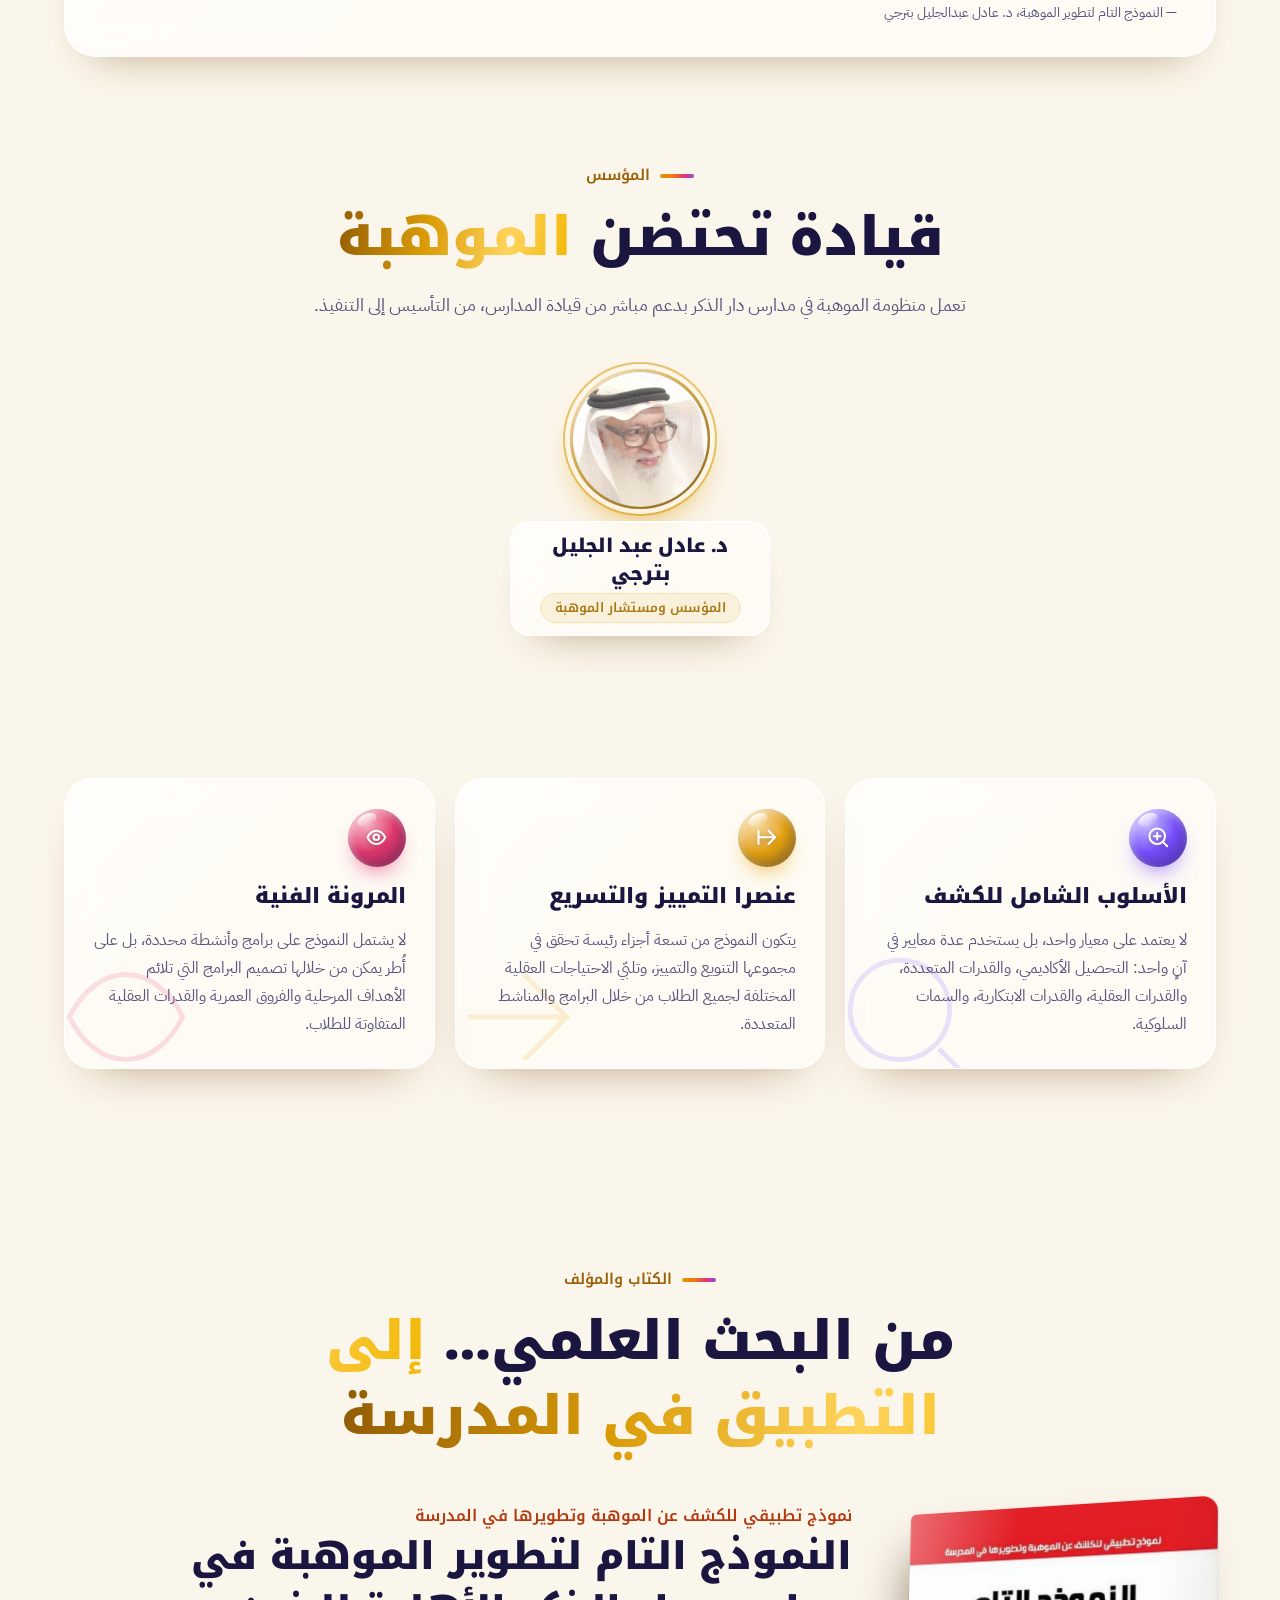
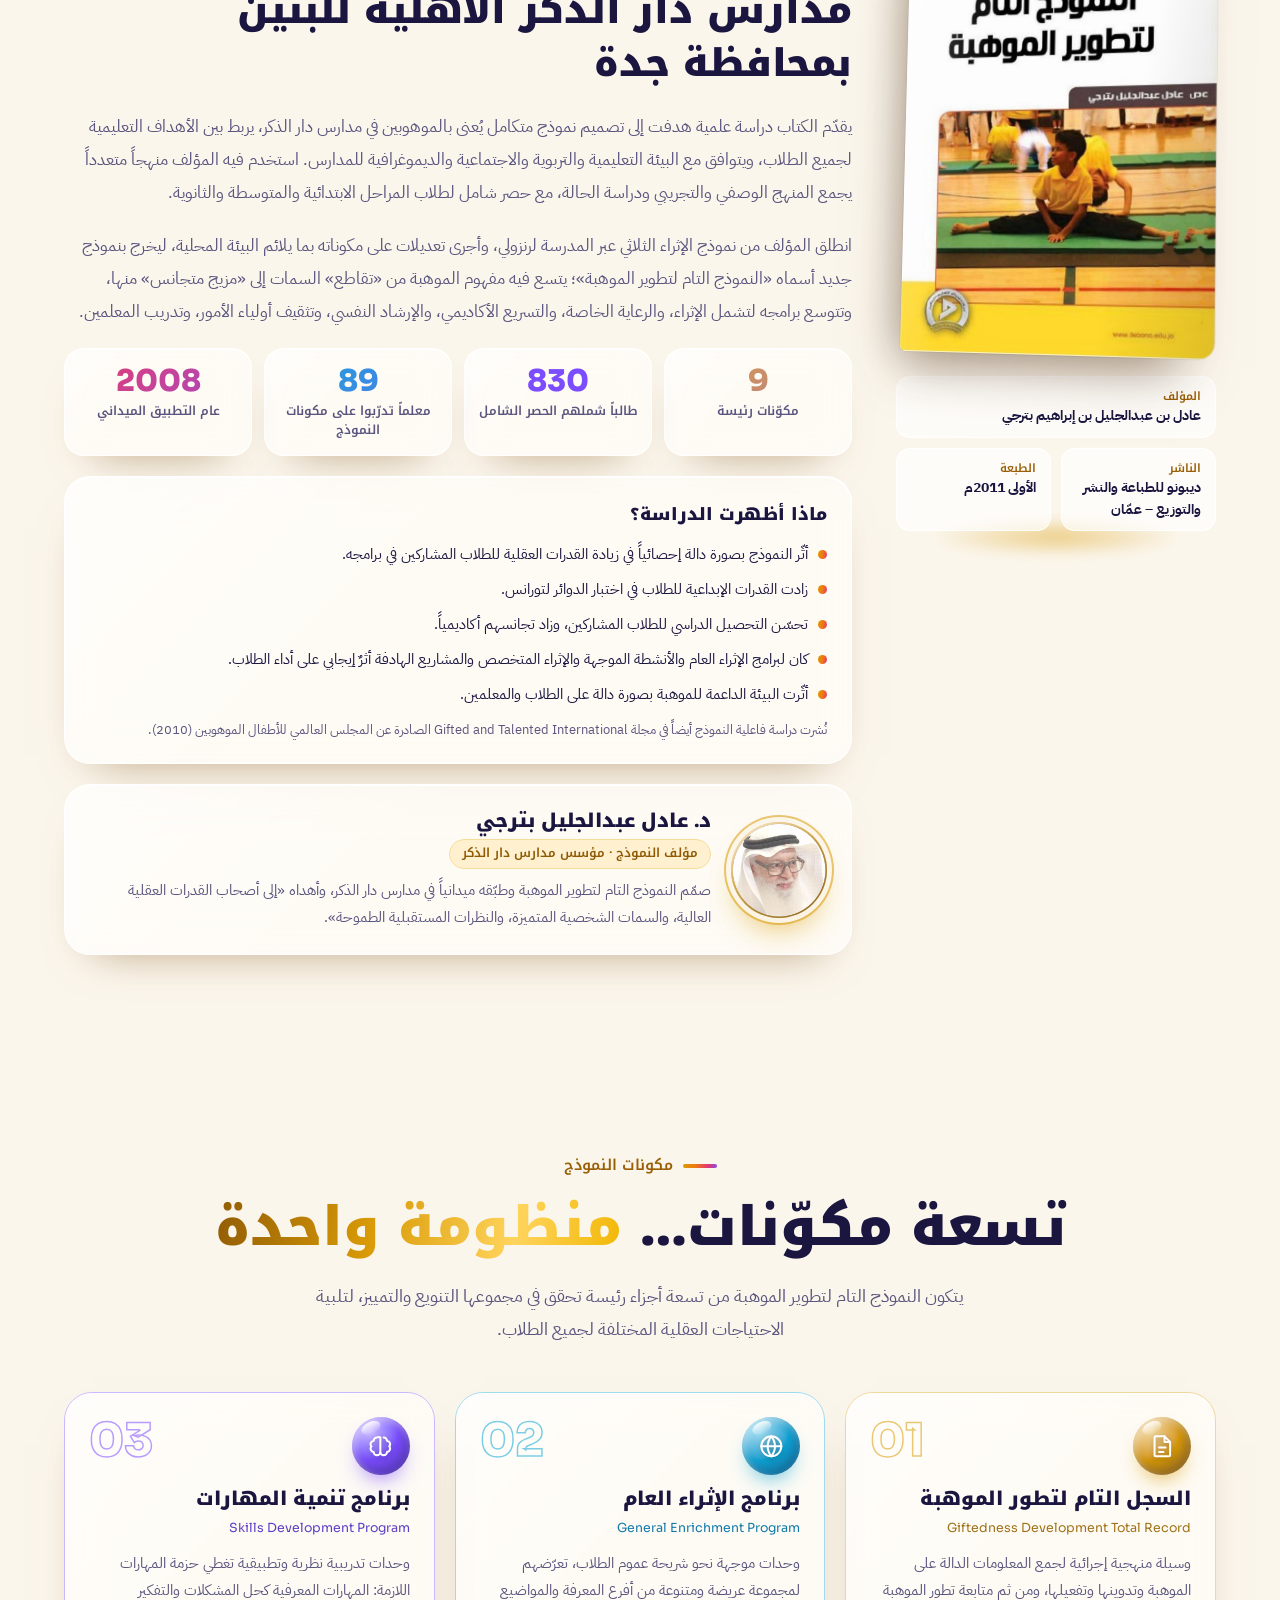
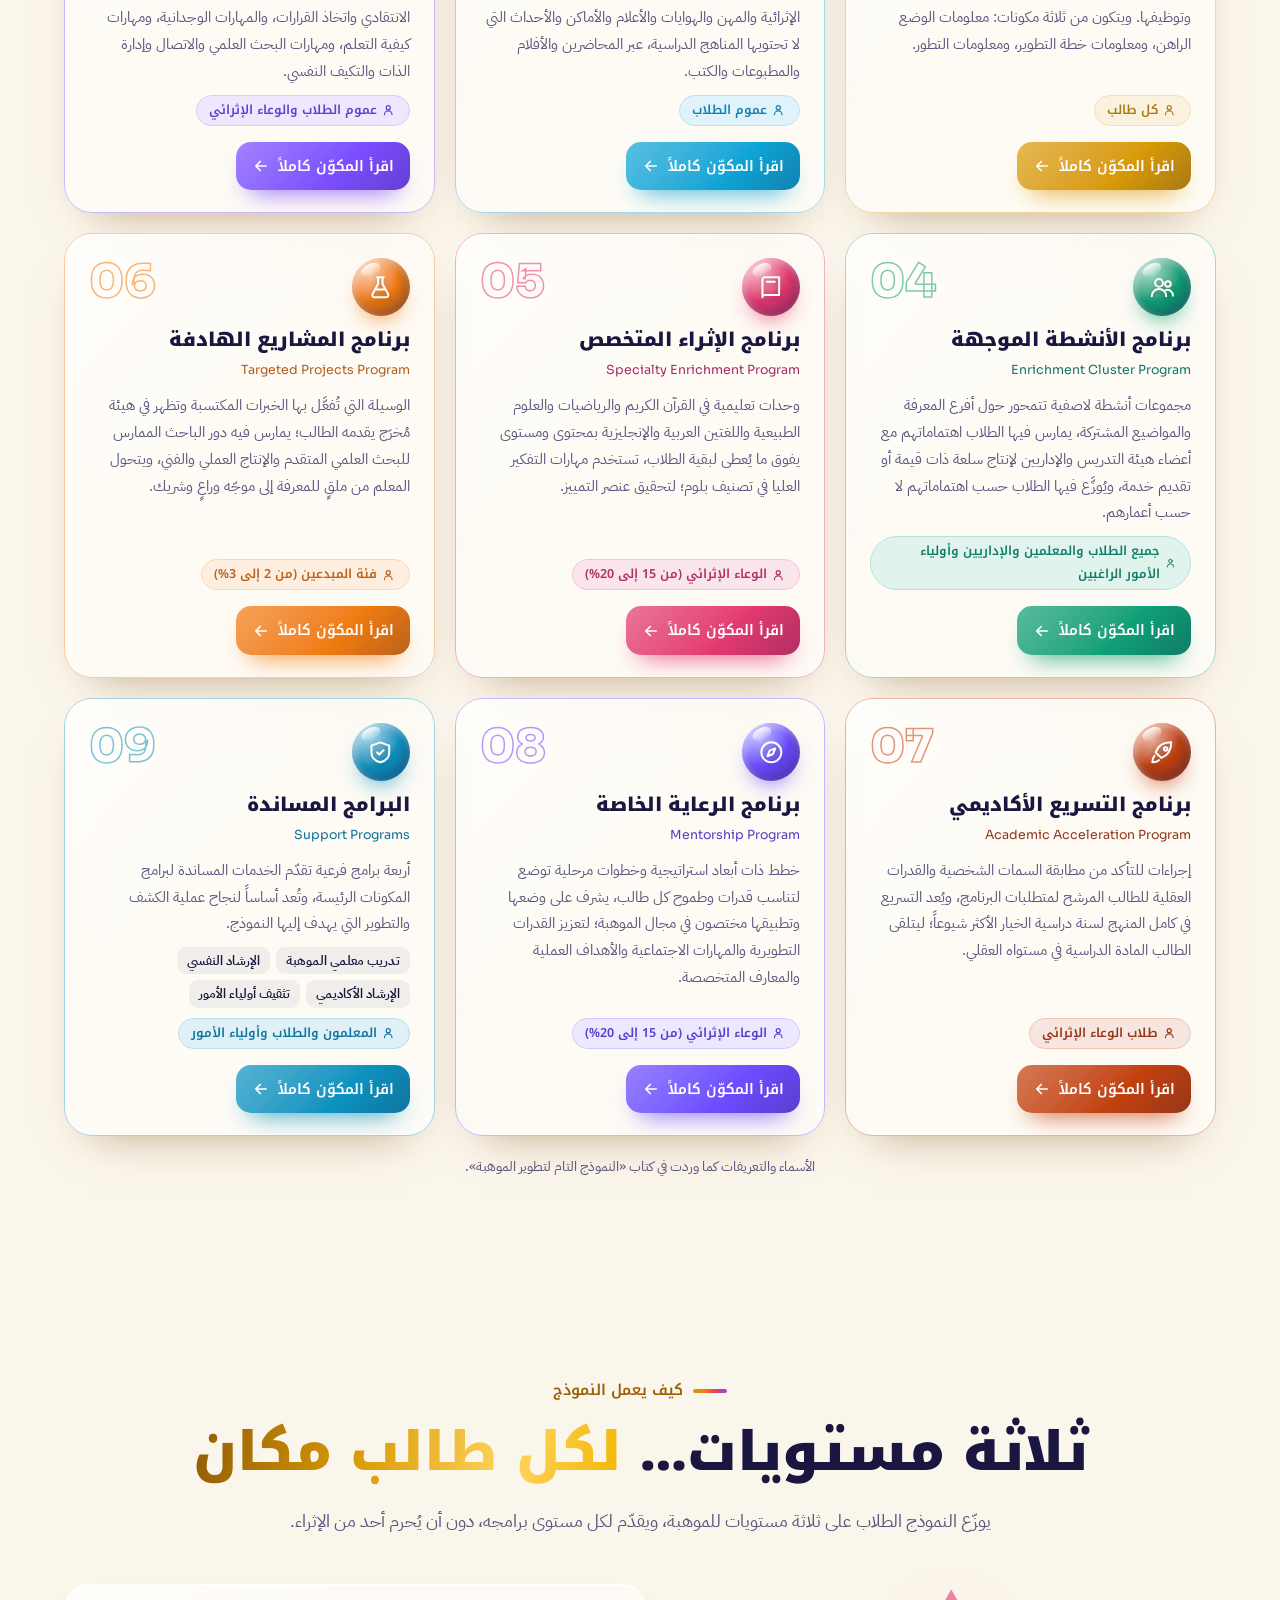
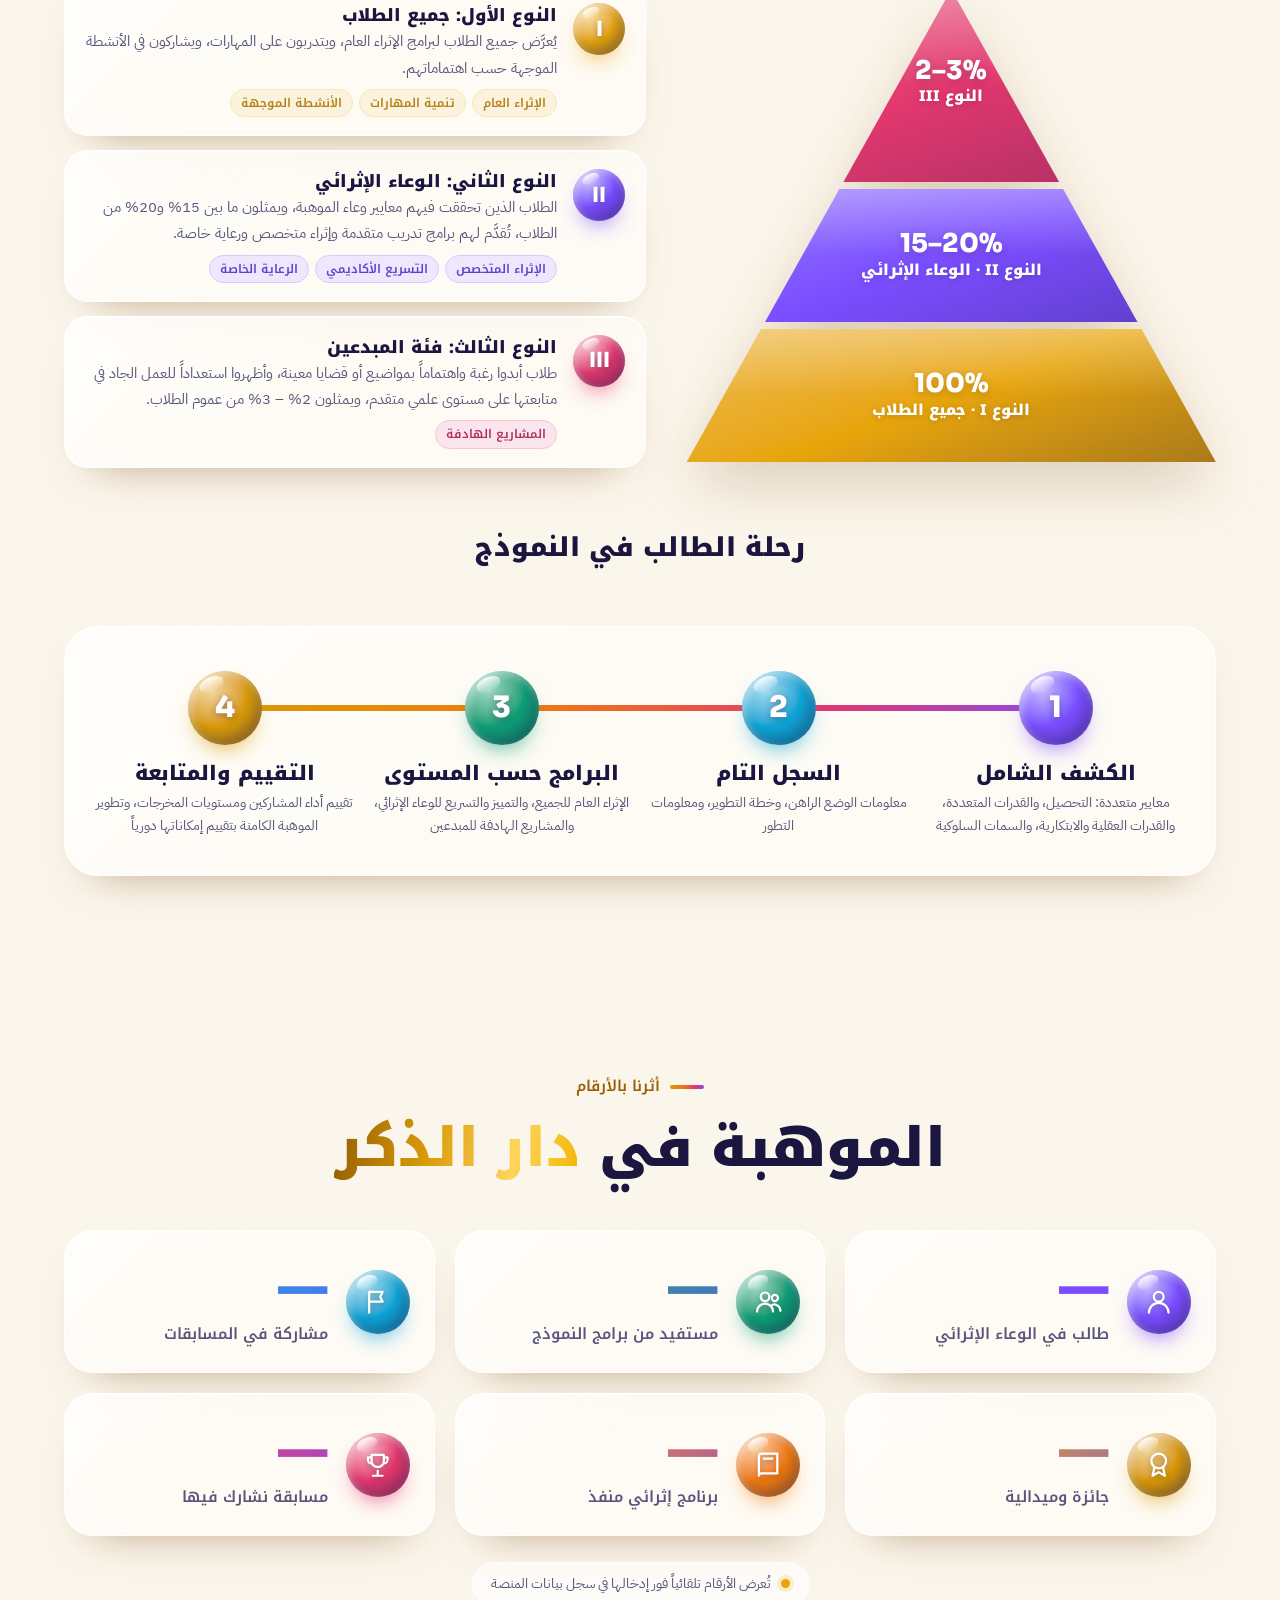
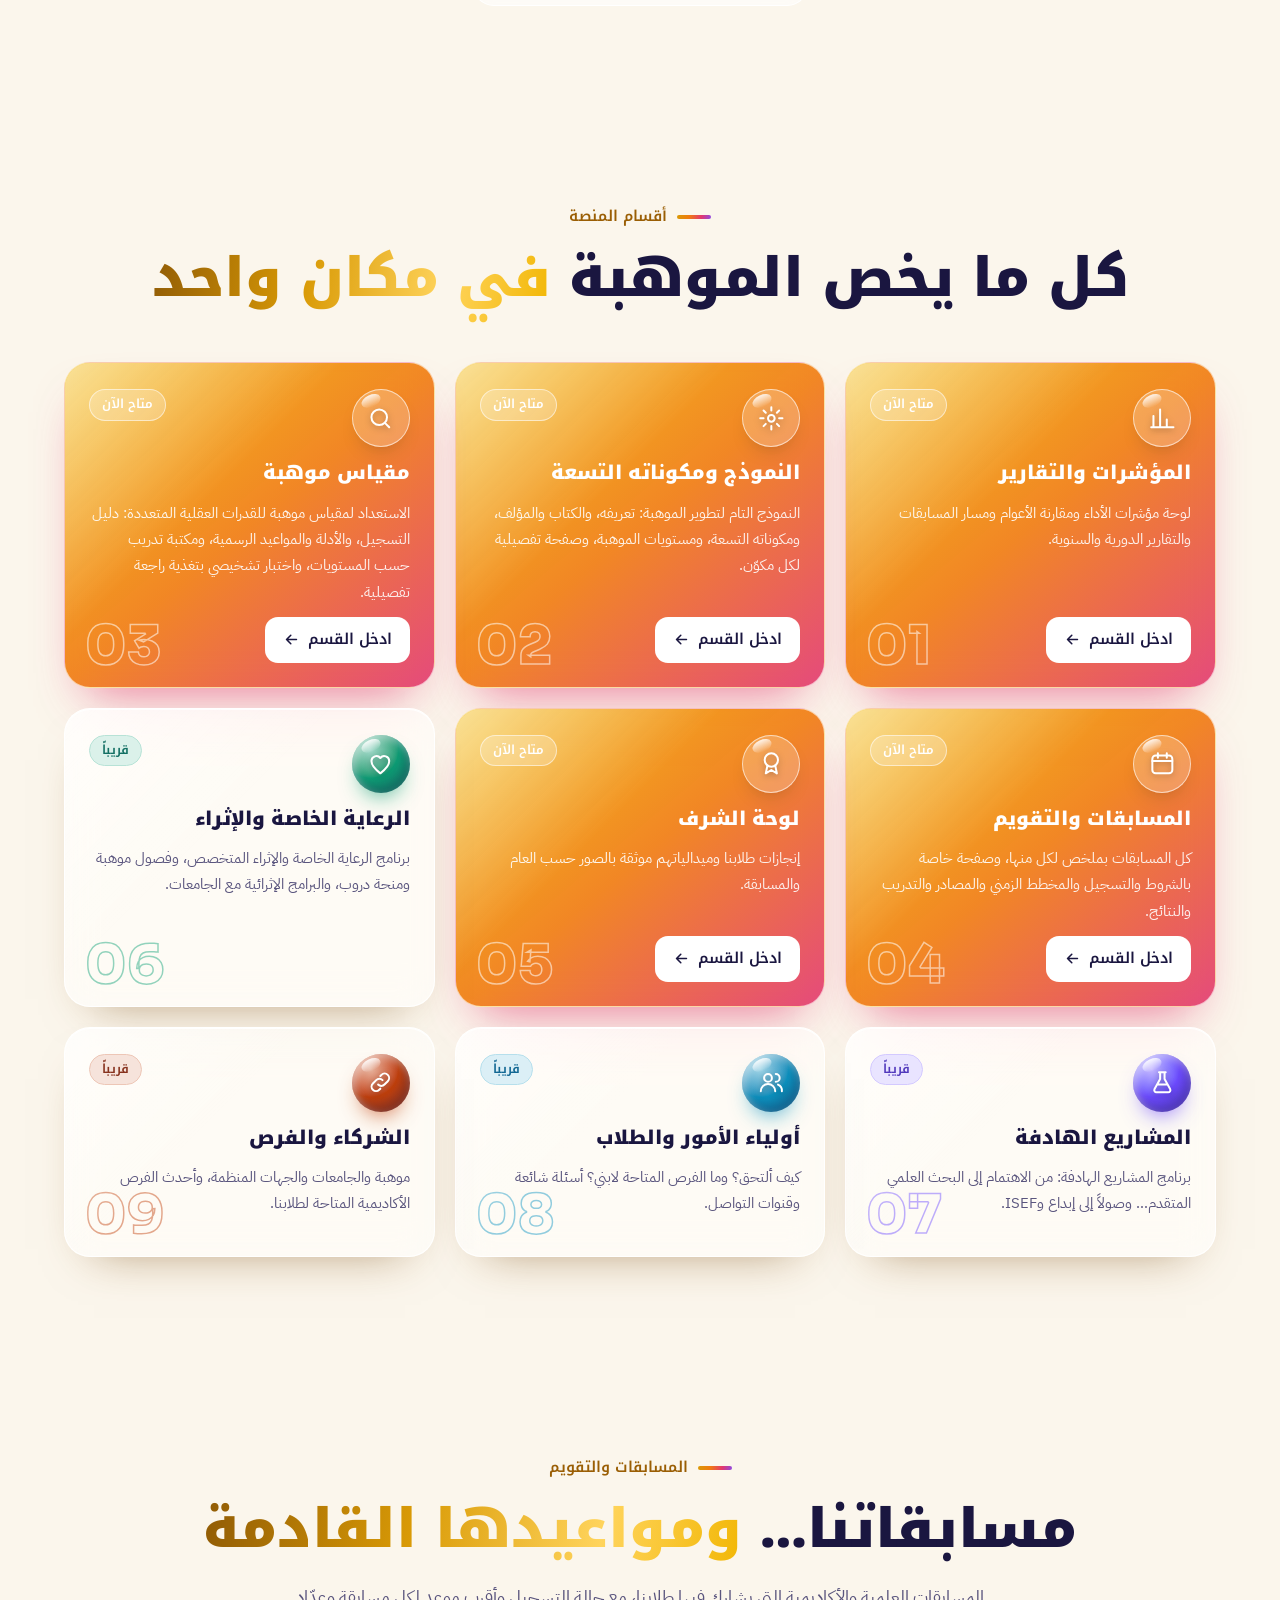
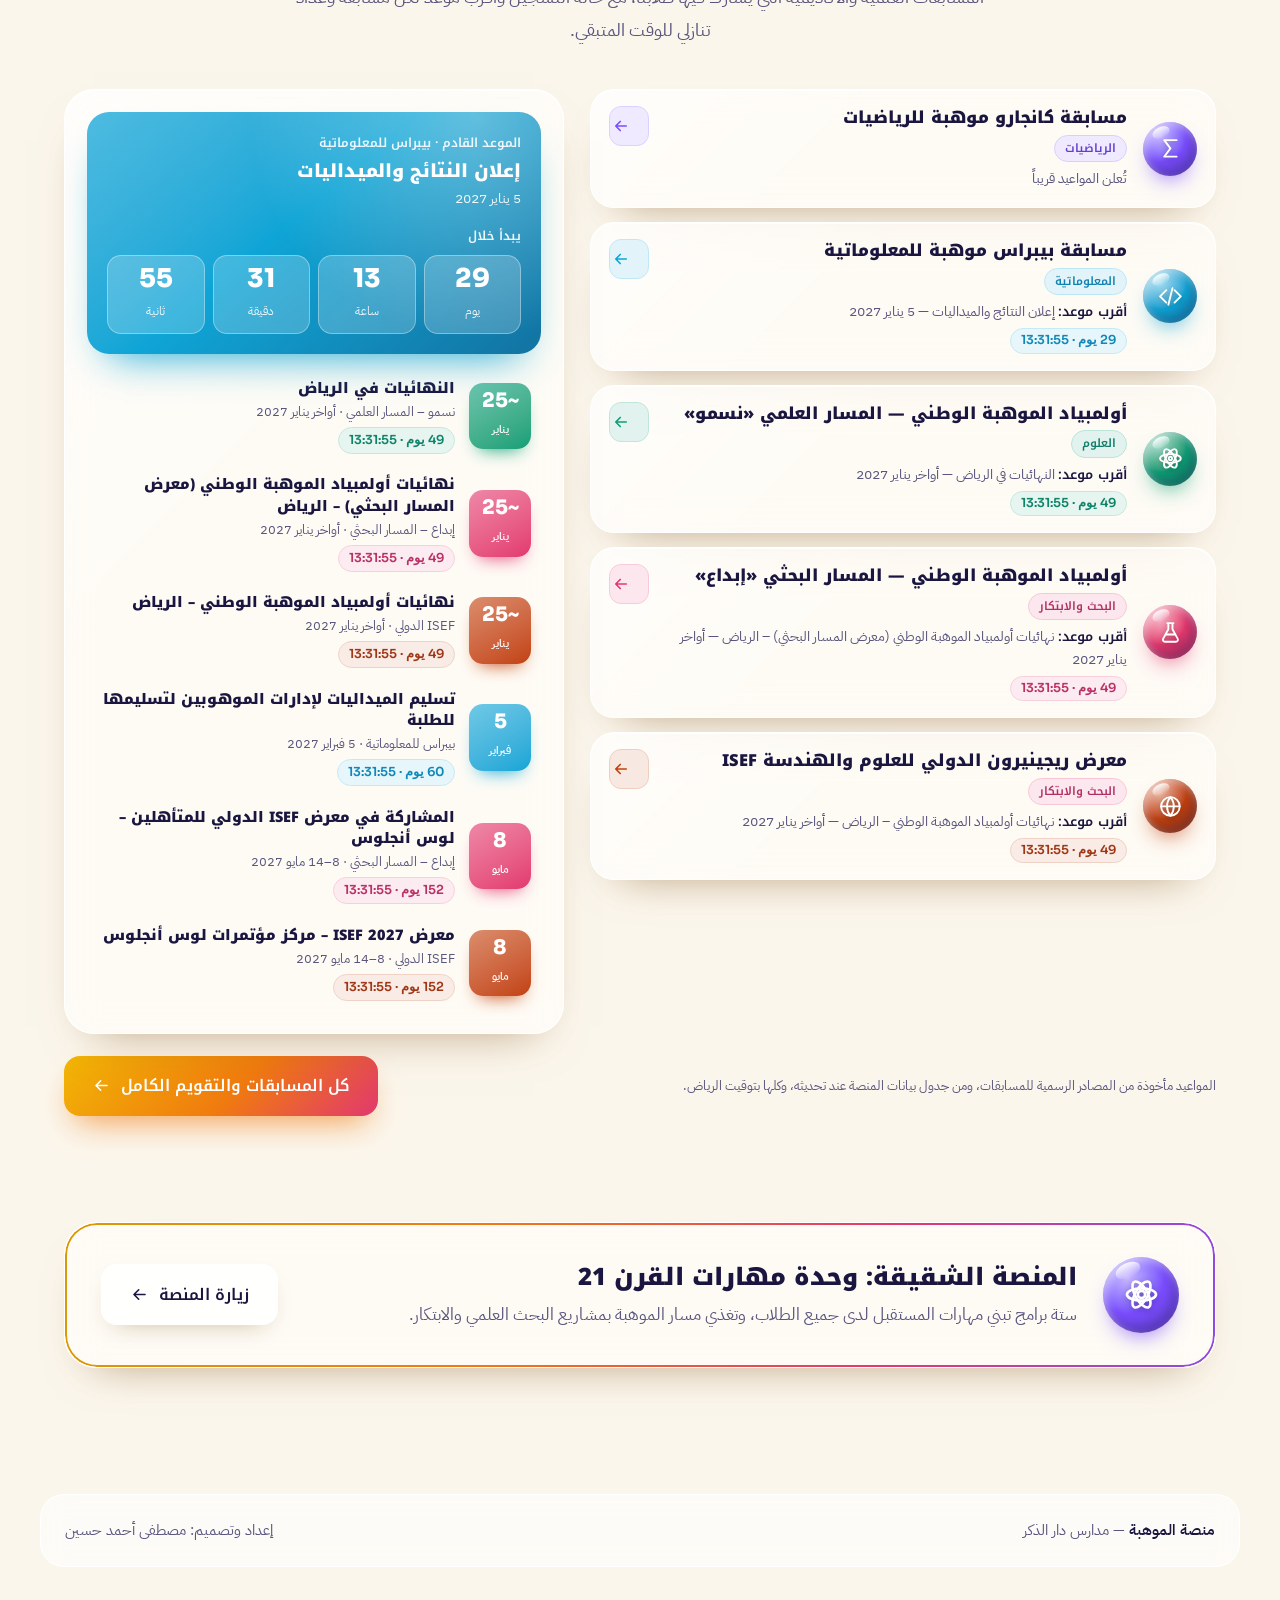
==== commit 3f5f4394: "الرئيسية: الإبقاء على د. عادل بترجي «المؤسس ومستشار الموهبة» فقط، ونقل «دخول المعلمين» و«دخول المشرف" ====
--- a/index.html
+++ b/index.html
@@ -66,6 +66,11 @@
 .brand small{display:block;color:var(--muted);font-size:12.5px;line-height:1.3}
 .logo-school{height:40px;width:auto;display:block}
 .nav-right{display:flex;align-items:center;gap:6px}
+.nav-staff{display:inline-flex;align-items:center;gap:4px;margin-inline-end:4px}
+.nav-staff a{display:inline-flex;align-items:center;gap:6px;padding:7px 11px;border-radius:12px;font-family:var(--display);font-weight:600;font-size:13px;line-height:1.2;color:var(--ink);background:rgba(26,22,64,.06);white-space:nowrap;transition:background .2s}
+.nav-staff a:hover{background:rgba(232,165,10,.2)}
+.nav-staff svg{width:16px;height:16px;flex:none;stroke:currentColor;fill:none;stroke-width:2;stroke-linecap:round;stroke-linejoin:round}
+@media(max-width:1480px){.nav-staff a span{display:none}.nav-staff a{padding:9px}}
 .nav-links{display:flex;align-items:center;gap:2px}
 .nav-links a{padding:8px 14px;border-radius:14px;font-size:15px;color:var(--muted);transition:background .2s,color .2s;white-space:nowrap}
 .nav-links a:hover{background:rgba(232,165,10,.14);color:var(--ink)}
@@ -507,6 +512,7 @@
       <a href="mawhiba-test.html" data-i18n="nav.mtest">مقياس موهبة</a>
       <a href="kpis.html" data-i18n="nav.kpis">المؤشرات والتقارير</a>
     </nav>
+    <span class="nav-staff"><a href="sijil.html" title="دخول المعلمين" data-i18n-title="footer.sijil"><svg viewBox="0 0 24 24" aria-hidden="true"><rect x="5" y="11" width="14" height="10" rx="2"/><path d="M8 11V8a4 4 0 018 0v3"/></svg><span data-i18n="footer.sijil">دخول المعلمين</span></a><a href="sijil-reports.html" title="دخول المشرف" data-i18n-title="footer.admin"><svg viewBox="0 0 24 24" aria-hidden="true"><path d="M12 3l7 3v5c0 4.6-3 8.5-7 10-4-1.5-7-5.4-7-10V6z"/><path d="M9 12l2 2 4-4"/></svg><span data-i18n="footer.admin">دخول المشرف</span></a></span>
     <button class="lang" id="langBtn" type="button" aria-label="Language"><span data-l="ar">ع</span><span data-l="en">EN</span></button>
     <button class="burger" id="burger" type="button" aria-label="القائمة" data-i18n-aria="aria.menu"><span></span><span></span><span></span></button>
   </div>
@@ -567,36 +573,20 @@
   </div>
 </section>
 
-<!-- الهيكل القيادي
-     الصور توضع في: assets/leadership/<اسم-الملف>.jpg
-     (adel-batterjee.jpg · bassam-gharab.jpg · mustafa-khalaf.jpg · mustafa-hussein.jpg)
+<!-- المؤسس
+     الصورة في: assets/leadership/adel-batterjee.jpg
      وحتى تُرفع الصورة تظهر أيقونة بديلة تلقائياً -->
 <section id="leadership">
   <div class="wrap">
     <div class="center reveal">
-      <div class="kicker" data-i18n="lead.kicker">الهيكل القيادي</div>
+      <div class="kicker" data-i18n="lead.kicker">المؤسس</div>
       <h2 class="sec-title"><span data-i18n="lead.t1">قيادة تحتضن</span> <em data-i18n="lead.t2">الموهبة</em></h2>
       <p class="sec-sub" data-i18n="lead.sub">تعمل منظومة الموهبة في مدارس دار الذكر بدعم مباشر من قيادة المدارس، من التأسيس إلى التنفيذ.</p>
     </div>
     <div class="org-wrap" id="orgChart">
       <div class="org-person top" style="--c:#D99A06">
         <span class="org-photo"><img src="assets/leadership/adel-batterjee.jpg" alt="" loading="lazy" onerror="this.parentNode.classList.add('missing')"><span class="ph-ic"><svg viewBox="0 0 24 24"><path d="M12 12a4 4 0 1 0 0-8 4 4 0 0 0 0 8zM4 21c0-4 3.6-7 8-7s8 3 8 7"/></svg></span></span>
-        <span class="org-card glass"><span class="org-name" data-i18n="lead.p1.name">د. عادل عبد الجليل بترجي</span><span class="org-role" data-i18n="lead.p1.role">المؤسس</span></span>
-      </div>
-      <span class="org-link" style="--from:#D99A06;--to:#7B4DFF"></span>
-      <div class="org-person" style="--c:#7B4DFF">
-        <span class="org-photo"><img src="assets/leadership/bassam-gharab.jpg" alt="" loading="lazy" onerror="this.parentNode.classList.add('missing')"><span class="ph-ic"><svg viewBox="0 0 24 24"><path d="M12 12a4 4 0 1 0 0-8 4 4 0 0 0 0 8zM4 21c0-4 3.6-7 8-7s8 3 8 7"/></svg></span></span>
-        <span class="org-card glass"><span class="org-name" data-i18n="lead.p2.name">أ. بسام غراب</span><span class="org-role" data-i18n="lead.p2.role">المدير التنفيذي</span></span>
-      </div>
-      <span class="org-link" style="--from:#7B4DFF;--to:#0EA5D6"></span>
-      <div class="org-person" style="--c:#0EA5D6">
-        <span class="org-photo"><img src="assets/leadership/mustafa-khalaf.jpg" alt="" loading="lazy" onerror="this.parentNode.classList.add('missing')"><span class="ph-ic"><svg viewBox="0 0 24 24"><path d="M12 12a4 4 0 1 0 0-8 4 4 0 0 0 0 8zM4 21c0-4 3.6-7 8-7s8 3 8 7"/></svg></span></span>
-        <span class="org-card glass"><span class="org-name" data-i18n="lead.p3.name">د. مصطفى خلف</span><span class="org-role" data-i18n="lead.p3.role">مدير قطاع التعليم</span></span>
-      </div>
-      <span class="org-link" style="--from:#0EA5D6;--to:#E2386F"></span>
-      <div class="org-person" style="--c:#E2386F">
-        <span class="org-photo"><img src="assets/leadership/mustafa-hussein.jpg" alt="" loading="lazy" onerror="this.parentNode.classList.add('missing')"><span class="ph-ic"><svg viewBox="0 0 24 24"><path d="M12 12a4 4 0 1 0 0-8 4 4 0 0 0 0 8zM4 21c0-4 3.6-7 8-7s8 3 8 7"/></svg></span></span>
-        <span class="org-card glass"><span class="org-name" data-i18n="lead.p4.name">أ. مصطفى حسين</span><span class="org-role" data-i18n="lead.p4.role">المنسق التنفيذي</span></span>
+        <span class="org-card glass"><span class="org-name" data-i18n="lead.p1.name">د. عادل عبد الجليل بترجي</span><span class="org-role" data-i18n="lead.p1.role">المؤسس ومستشار الموهبة</span></span>
       </div>
     </div>
   </div>
@@ -804,7 +794,6 @@
   <div class="wrap">
     <div><b data-i18n="brand">منصة الموهبة</b> — <span data-i18n="school">مدارس دار الذكر</span></div>
     <div data-i18n="footer.credit">إعداد وتصميم: مصطفى أحمد حسين</div>
-    <span class="staff-links"><a class="staff-link" href="sijil.html"><svg viewBox="0 0 24 24" aria-hidden="true"><rect x="5" y="11" width="14" height="10" rx="2"/><path d="M8 11V8a4 4 0 018 0v3"/></svg><span data-i18n="footer.sijil">دخول المعلمين</span></a><a class="staff-link" href="sijil-reports.html"><svg viewBox="0 0 24 24" aria-hidden="true"><path d="M12 3l7 3v5c0 4.6-3 8.5-7 10-4-1.5-7-5.4-7-10V6z"/><path d="M9 12l2 2 4-4"/></svg><span data-i18n="footer.admin">دخول المشرف</span></a></span>
   </div>
 </footer>
 
@@ -873,12 +862,9 @@
   'f2':'السجل التام','f2.d':'معلومات الوضع الراهن، وخطة التطوير، ومعلومات التطور',
   'f3':'البرامج حسب المستوى','f3.d':'الإثراء العام للجميع، والتمييز والتسريع للوعاء الإثرائي، والمشاريع الهادفة للمبدعين',
   'f4':'التقييم والمتابعة','f4.d':'تقييم أداء المشاركين ومستويات المخرجات، وتطوير الموهبة الكامنة بتقييم إمكاناتها دورياً',
-  'lead.kicker':'الهيكل القيادي','lead.t1':'قيادة تحتضن','lead.t2':'الموهبة',
+  'lead.kicker':'المؤسس','lead.t1':'قيادة تحتضن','lead.t2':'الموهبة',
   'lead.sub':'تعمل منظومة الموهبة في مدارس دار الذكر بدعم مباشر من قيادة المدارس، من التأسيس إلى التنفيذ.',
-  'lead.p1.name':'د. عادل عبد الجليل بترجي','lead.p1.role':'المؤسس',
-  'lead.p2.name':'أ. بسام غراب','lead.p2.role':'المدير التنفيذي',
-  'lead.p3.name':'د. مصطفى خلف','lead.p3.role':'مدير قطاع التعليم',
-  'lead.p4.name':'أ. مصطفى حسين','lead.p4.role':'المنسق التنفيذي',
+  'lead.p1.name':'د. عادل عبد الجليل بترجي','lead.p1.role':'المؤسس ومستشار الموهبة',
   'journey.kicker':'رحلة الموهبة','journey.t1':'ست محطات…','journey.t2':'من الاكتشاف إلى التتويج',
   'journey.desc':'مسار واحد يمر به كل طالب موهوب في مدارس دار الذكر، تُنسَّق فيه الأدوار بين المراحل الدراسية والمشرفين المتخصصين والمعلمين.',
   'sections.kicker':'أقسام المنصة','sections.t1':'كل ما يخص الموهبة','sections.t2':'في مكان واحد',
@@ -944,12 +930,9 @@
   'f2':'The Total Record','f2.d':'Current status, development plan, and progress information',
   'f3':'Programs by level','f3.d':'General enrichment for all, differentiation and acceleration for the enrichment pool, targeted projects for the creative group',
   'f4':'Evaluation & follow-up','f4.d':'Evaluating participants and output levels, and developing latent giftedness through periodic re-evaluation',
-  'lead.kicker':'Leadership','lead.t1':'Leadership that embraces','lead.t2':'talent',
+  'lead.kicker':'Founder','lead.t1':'Leadership that embraces','lead.t2':'talent',
   'lead.sub':'The talent system at Dar Al-Thikr Schools works with direct support from school leadership — from founding to execution.',
-  'lead.p1.name':'Dr. Adel Abduljalil Batterjee','lead.p1.role':'Founder',
-  'lead.p2.name':'Mr. Bassam Gharab','lead.p2.role':'Chief Executive Officer',
-  'lead.p3.name':'Dr. Mustafa Khalaf','lead.p3.role':'Director of Education',
-  'lead.p4.name':'Mr. Moustafa Hussein','lead.p4.role':'Executive Coordinator',
+  'lead.p1.name':'Dr. Adel Abduljalil Batterjee','lead.p1.role':'Founder & Talent Advisor',
   'journey.kicker':'Talent Journey','journey.t1':'Six stations…','journey.t2':'from identification to the podium',
   'journey.desc':'One path every gifted student at Dar Al-Thikr follows, coordinating roles across school stages, specialist supervisors and teachers.',
   'sections.kicker':'Platform sections','sections.t1':'Everything about talent','sections.t2':'in one place',
@@ -1194,6 +1177,7 @@
   document.querySelectorAll('[data-i18n-html]').forEach(el => { const v = t(el.dataset.i18nHtml); if (v) el.innerHTML = v; });
   document.querySelectorAll('[data-i18n-alt]').forEach(el => { const v = t(el.dataset.i18nAlt); if (v) el.alt = v; });
   document.querySelectorAll('[data-i18n-aria]').forEach(el => { const v = t(el.dataset.i18nAria); if (v) el.setAttribute('aria-label', v); });
+  document.querySelectorAll('[data-i18n-title]').forEach(el => { const v = t(el.dataset.i18nTitle); if (v) { el.title = v; el.setAttribute('aria-label', v); } });
   renderOrbit(); renderComps();
   renderBand(); renderCards(); renderStats(false); renderCompCal();
 }
@@ -1232,7 +1216,7 @@
   }), { threshold: 0, rootMargin: '0px 0px -60px 0px' });
 }
 observe(document.querySelectorAll('.reveal, #journeyList'));
-// ظهور أفراد الهيكل القيادي واحداً تلو الآخر
+// ظهور بطاقة المؤسس
 document.querySelectorAll('#orgChart .org-person').forEach((p, i) => { p.style.transitionDelay = (i * 160) + 'ms'; observe([p]); });
 
 document.getElementById('langBtn').addEventListener('click', () => {
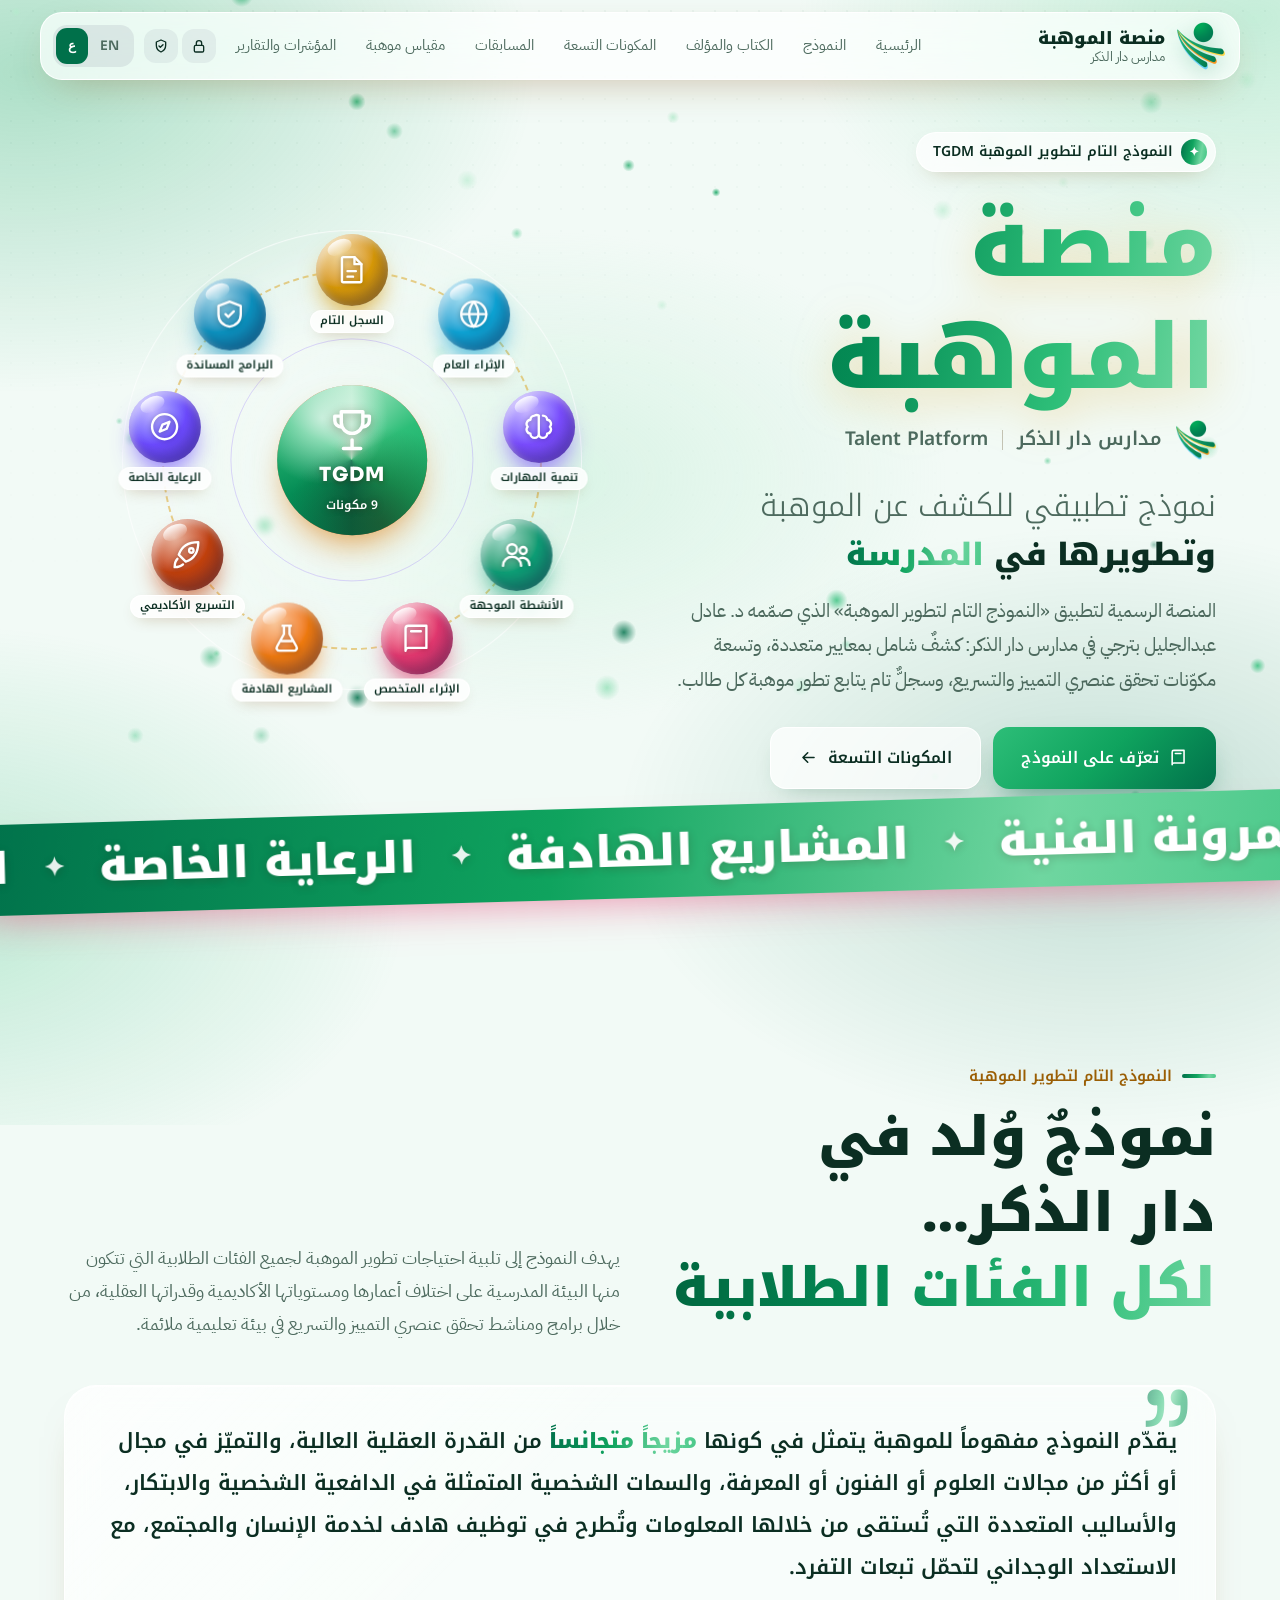
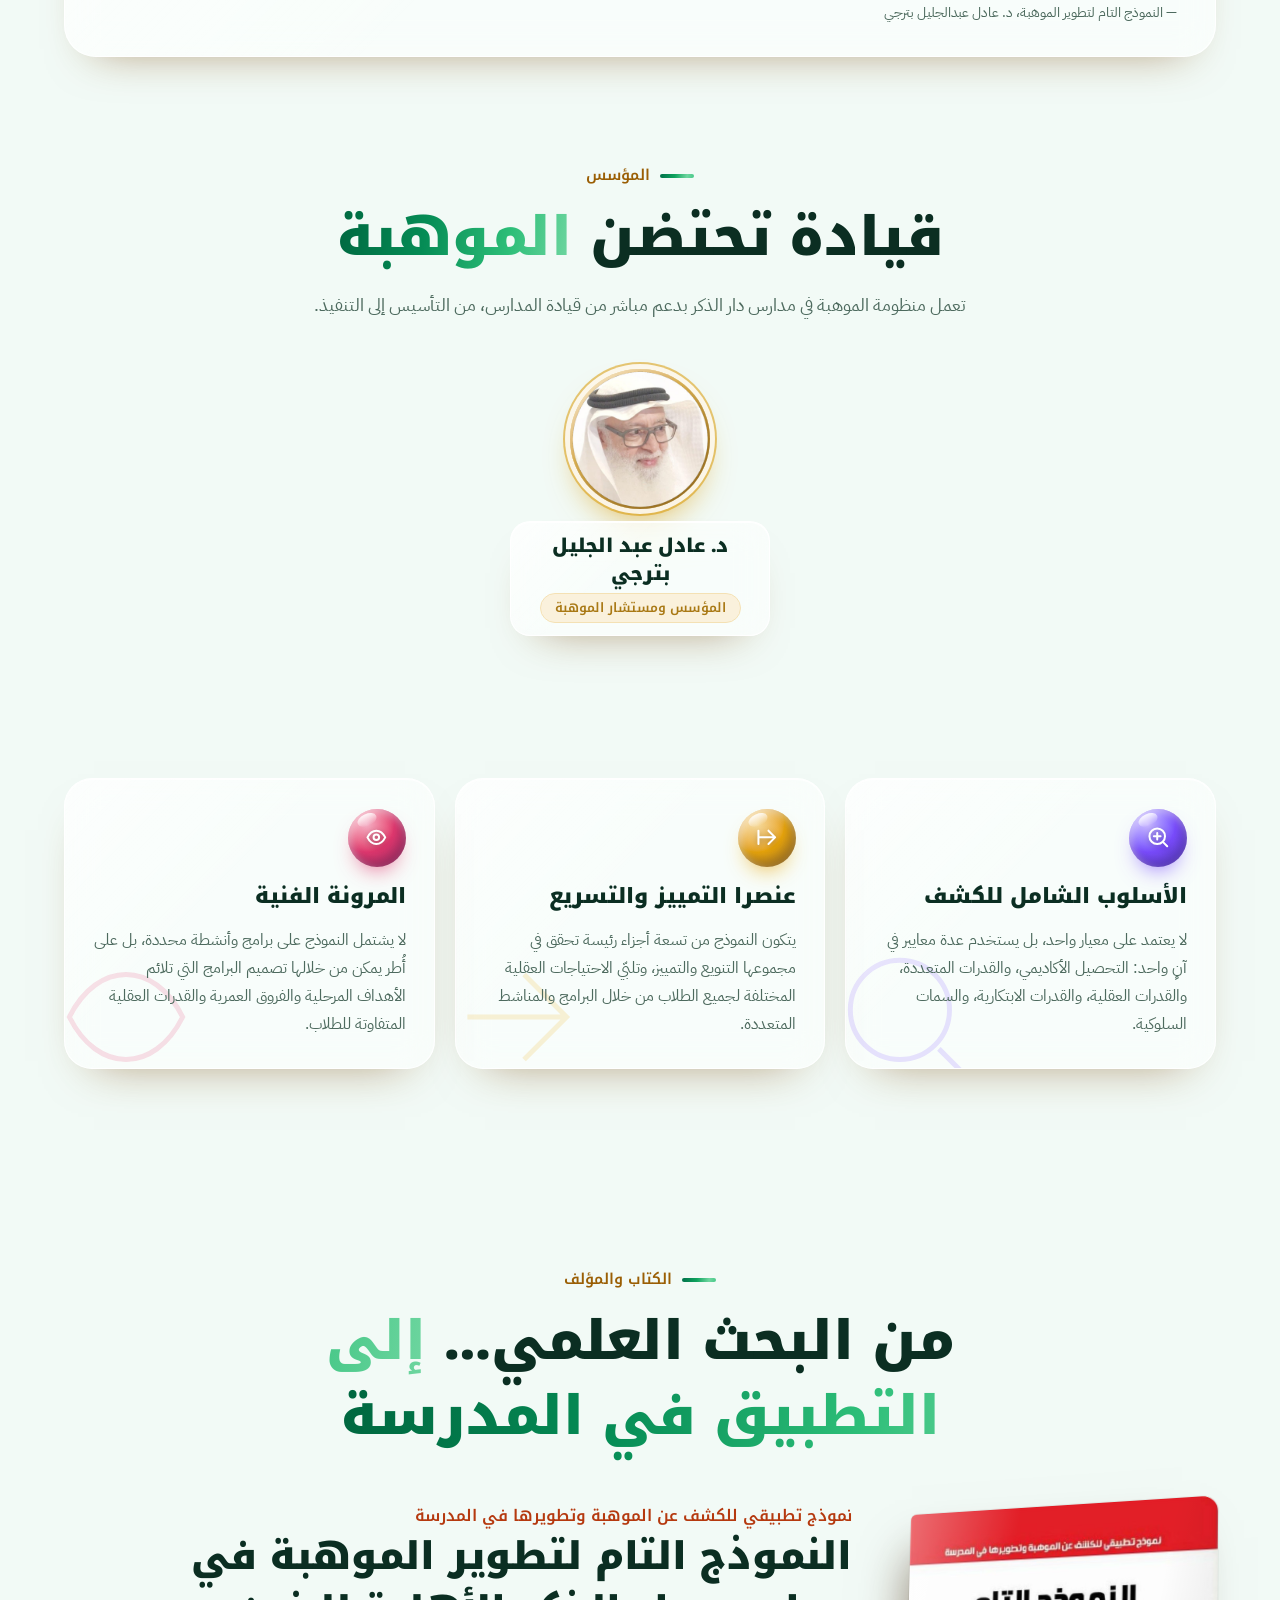
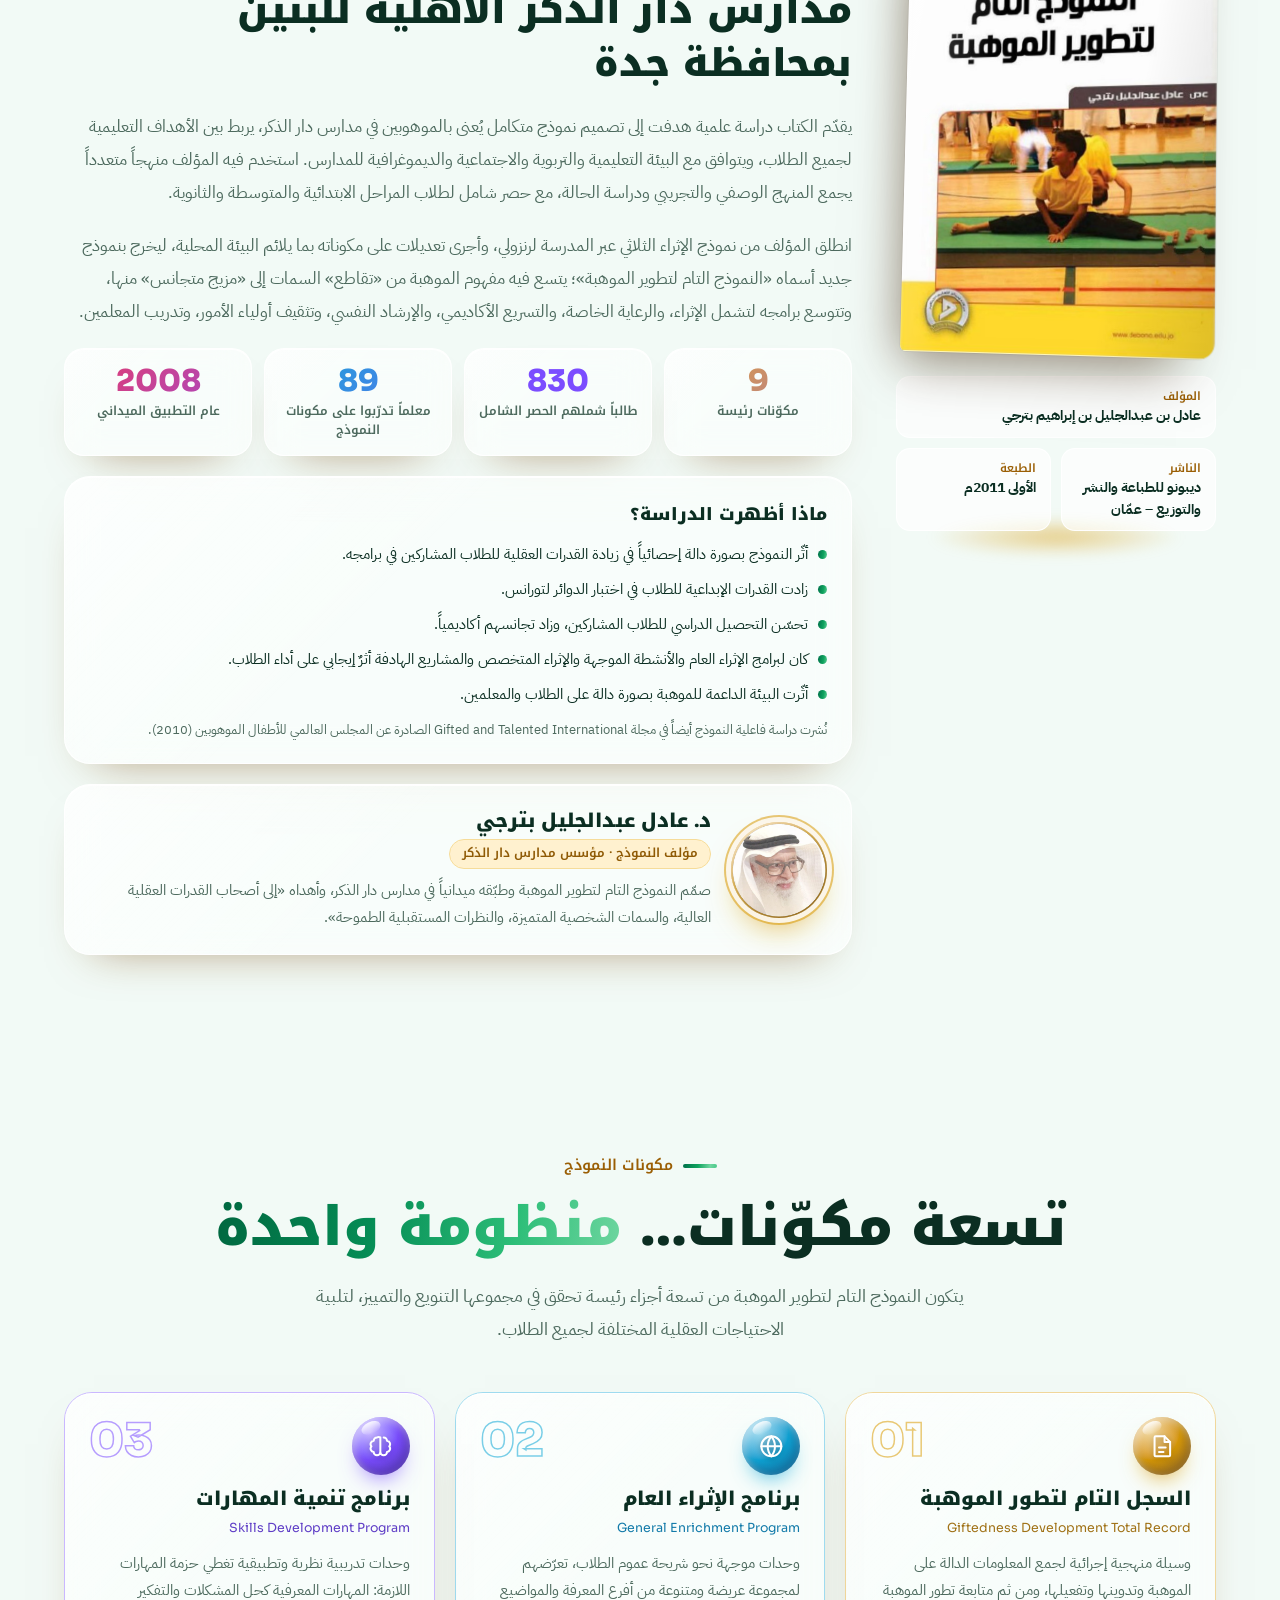
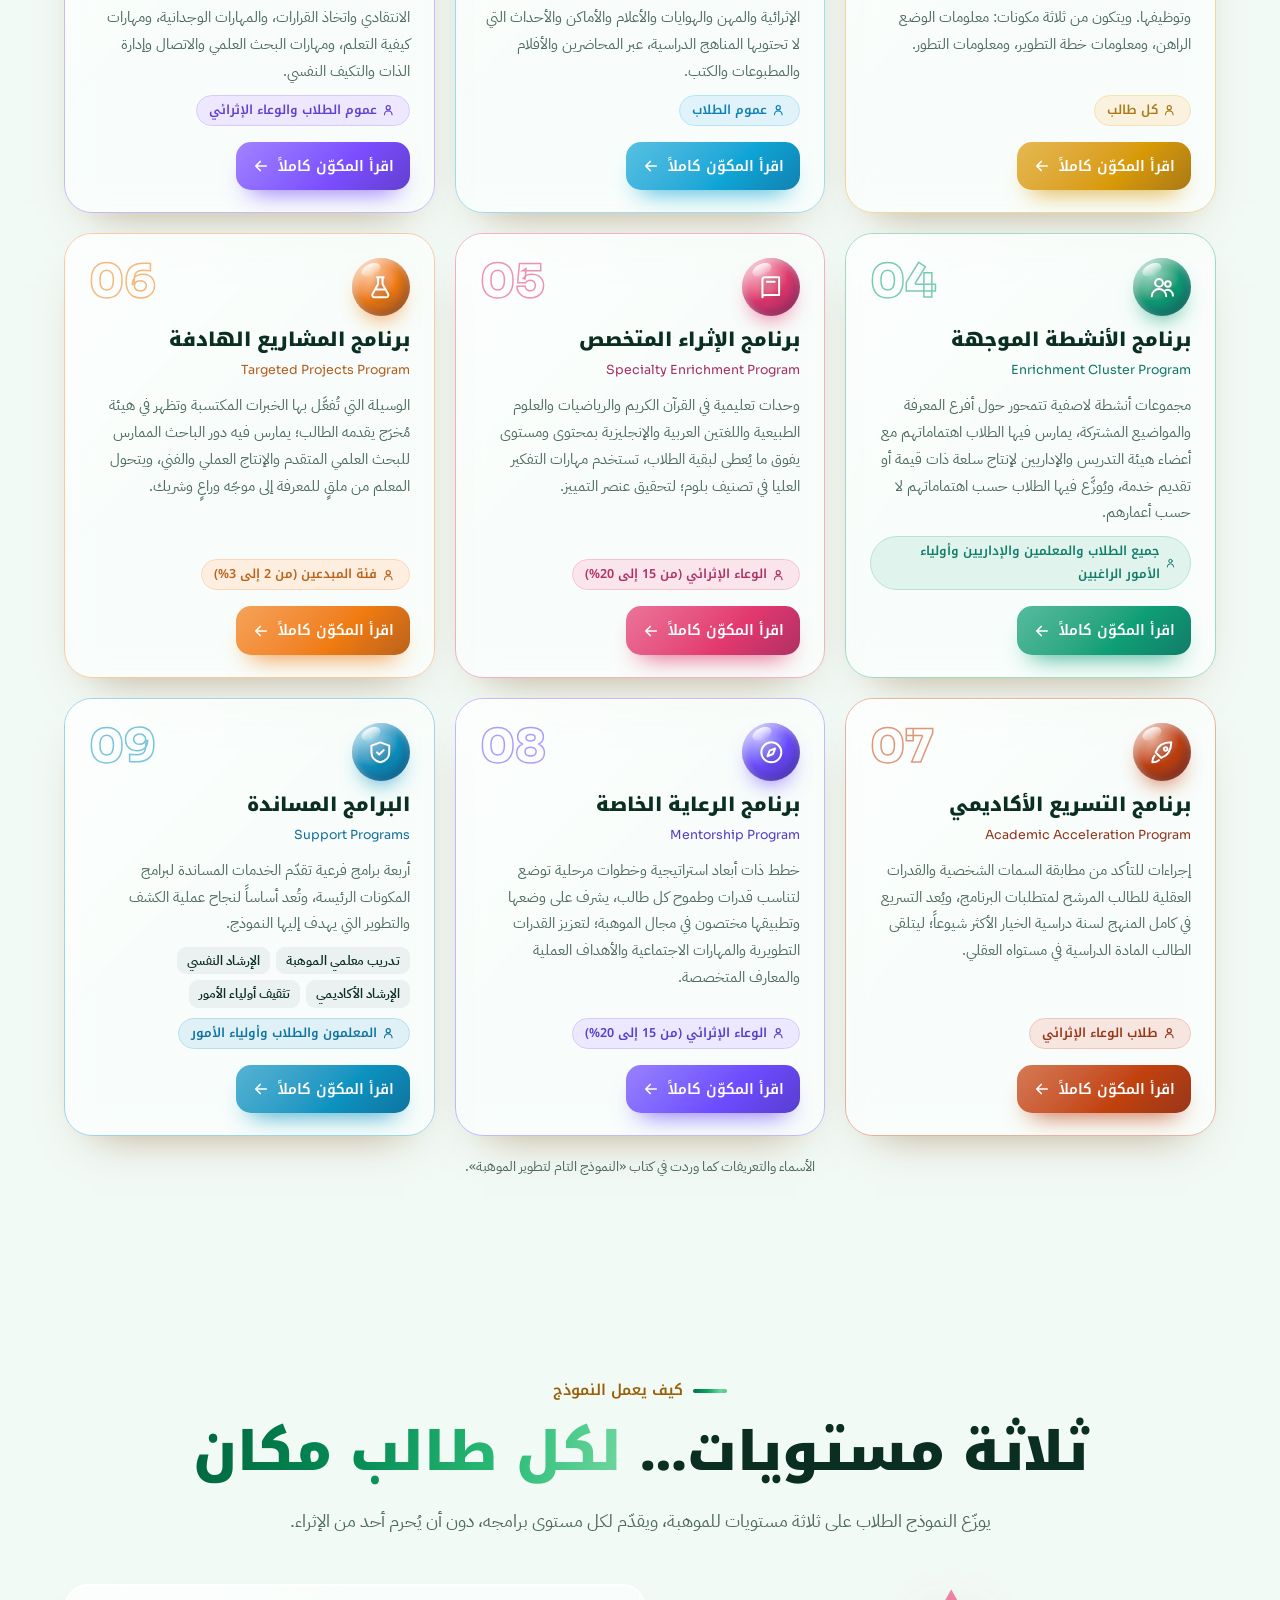
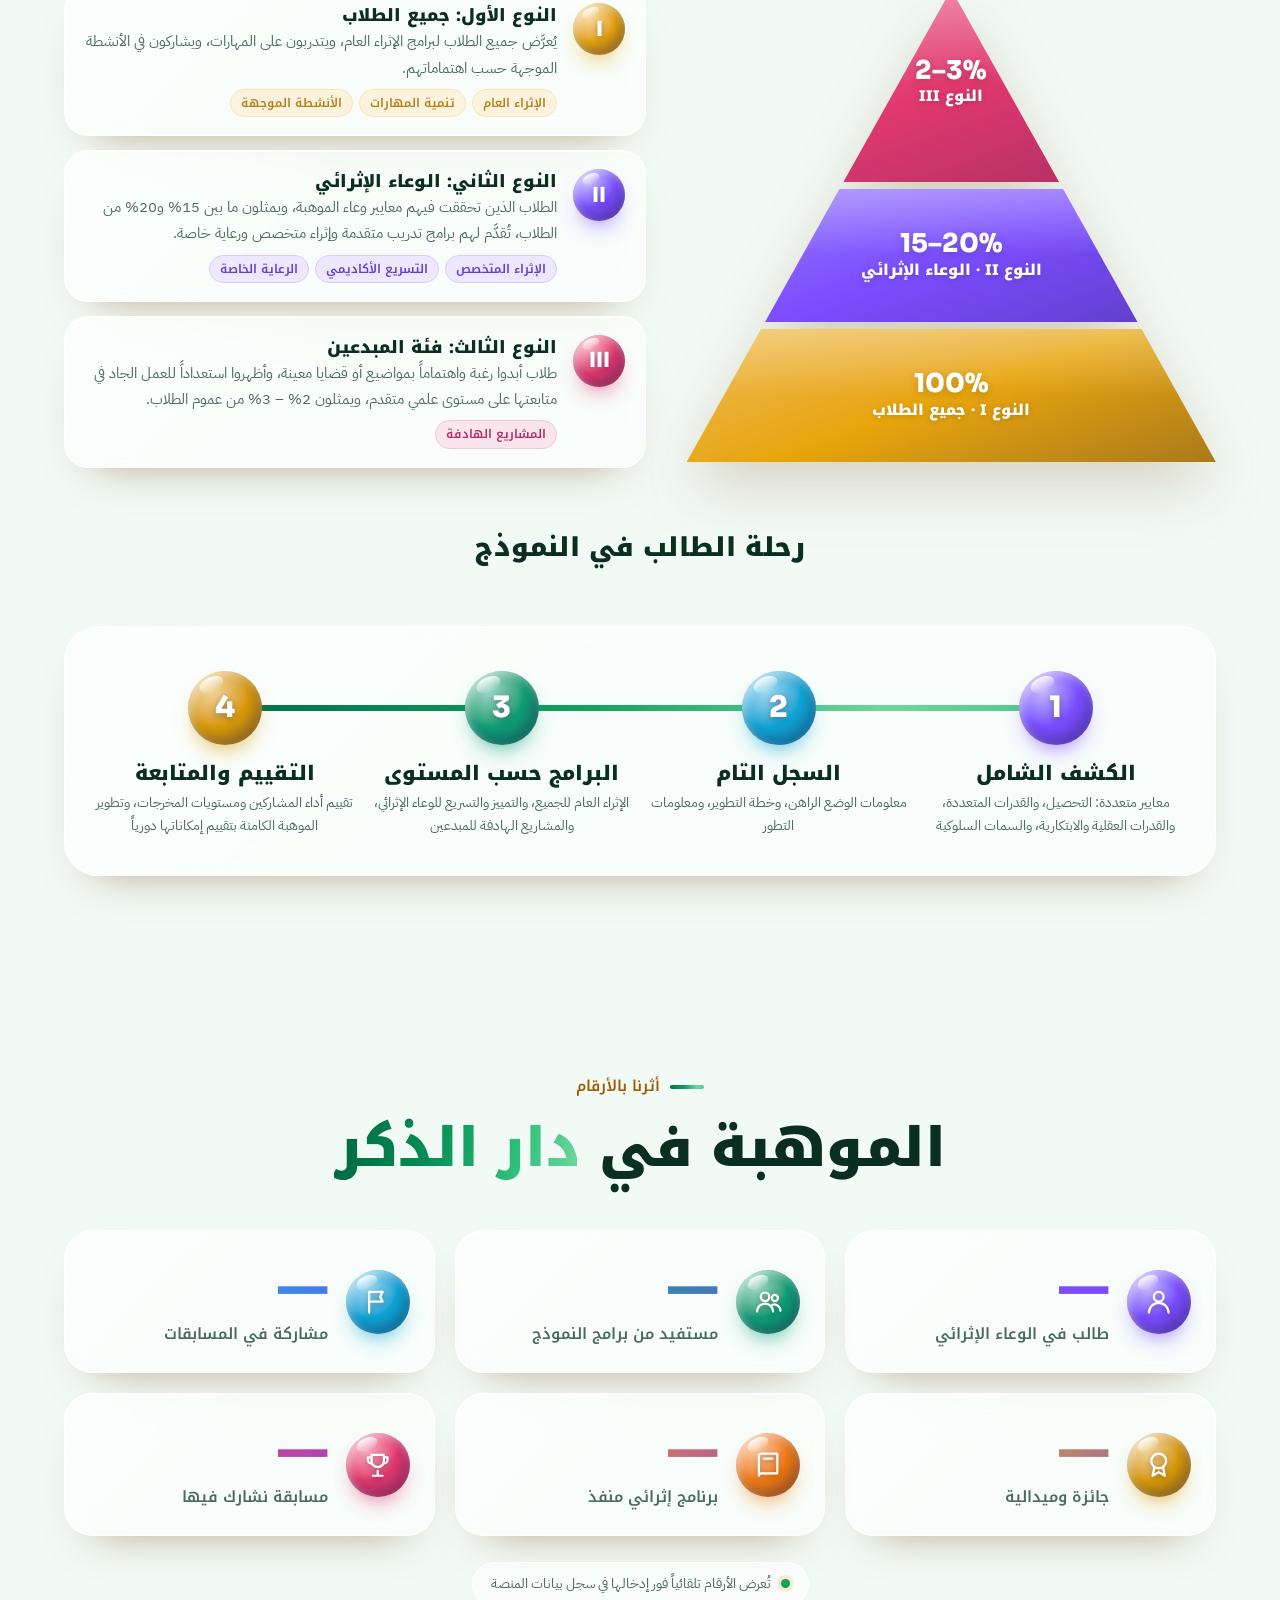
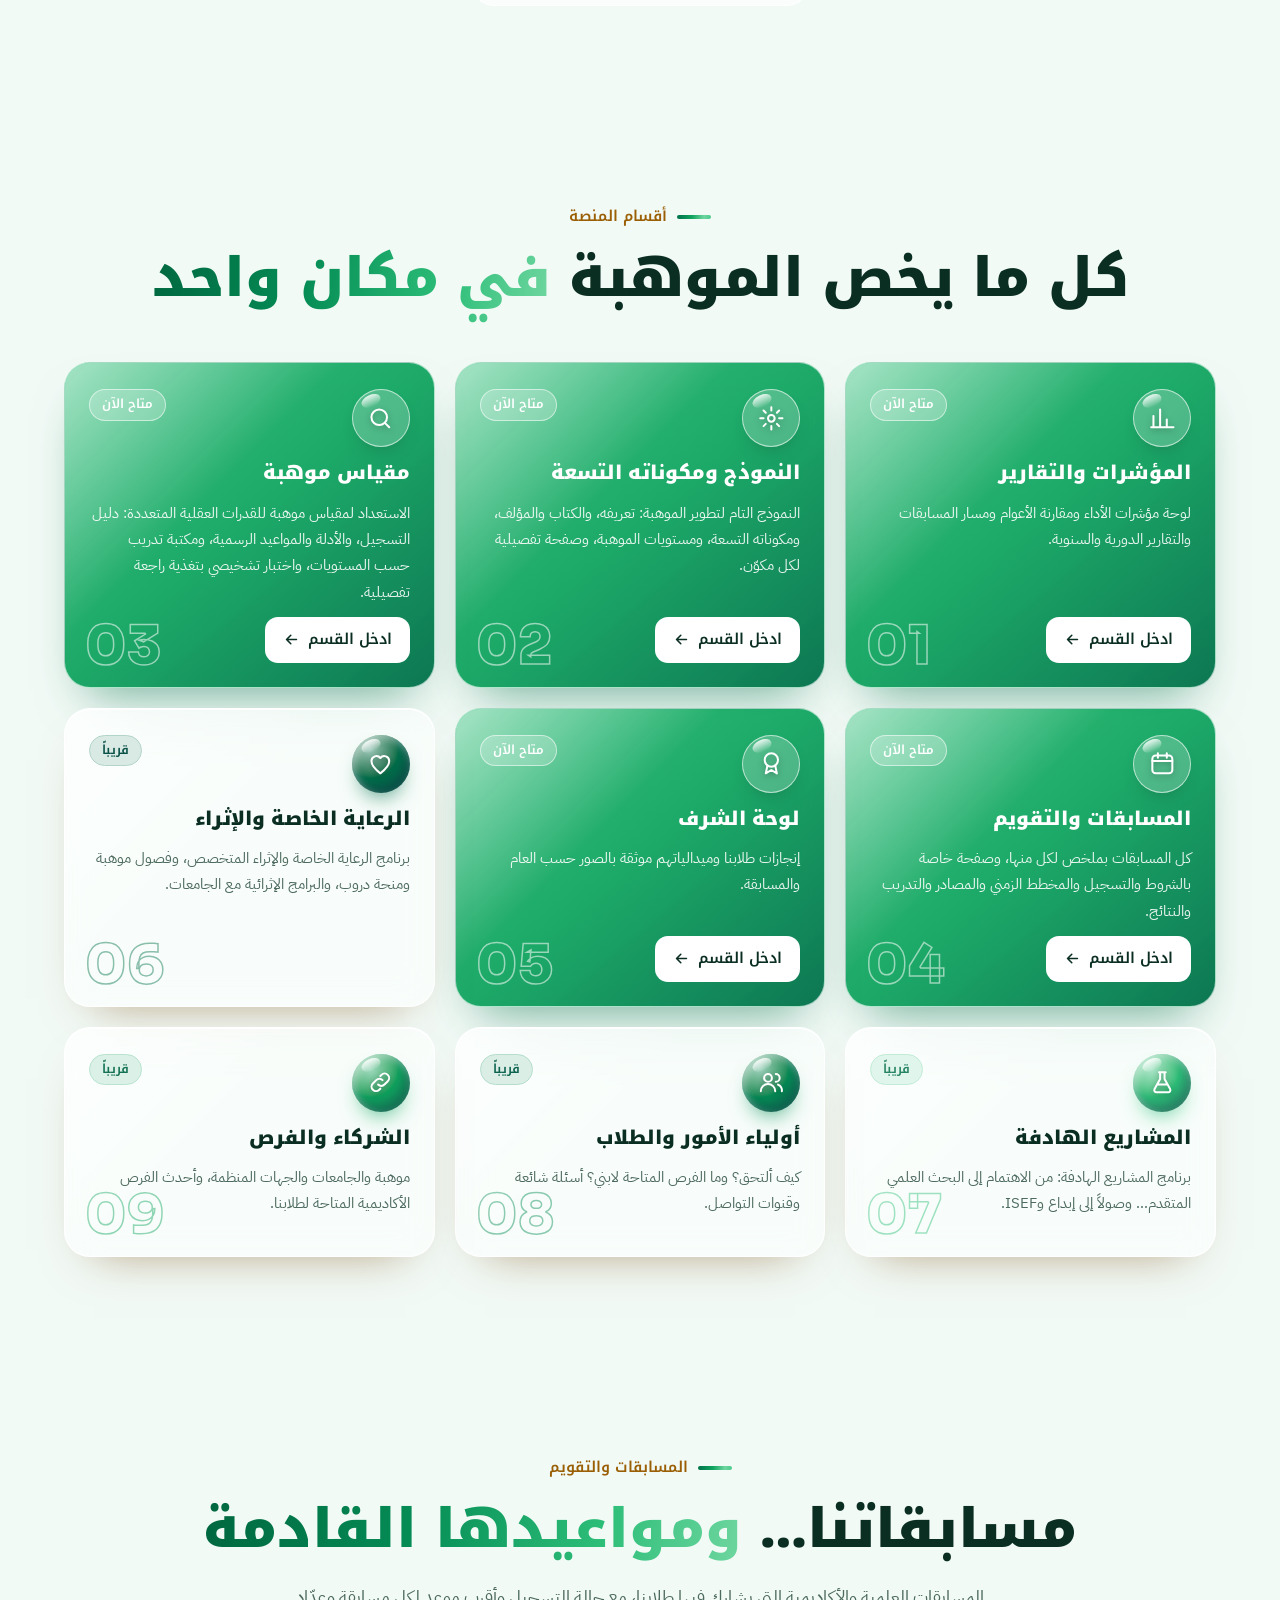
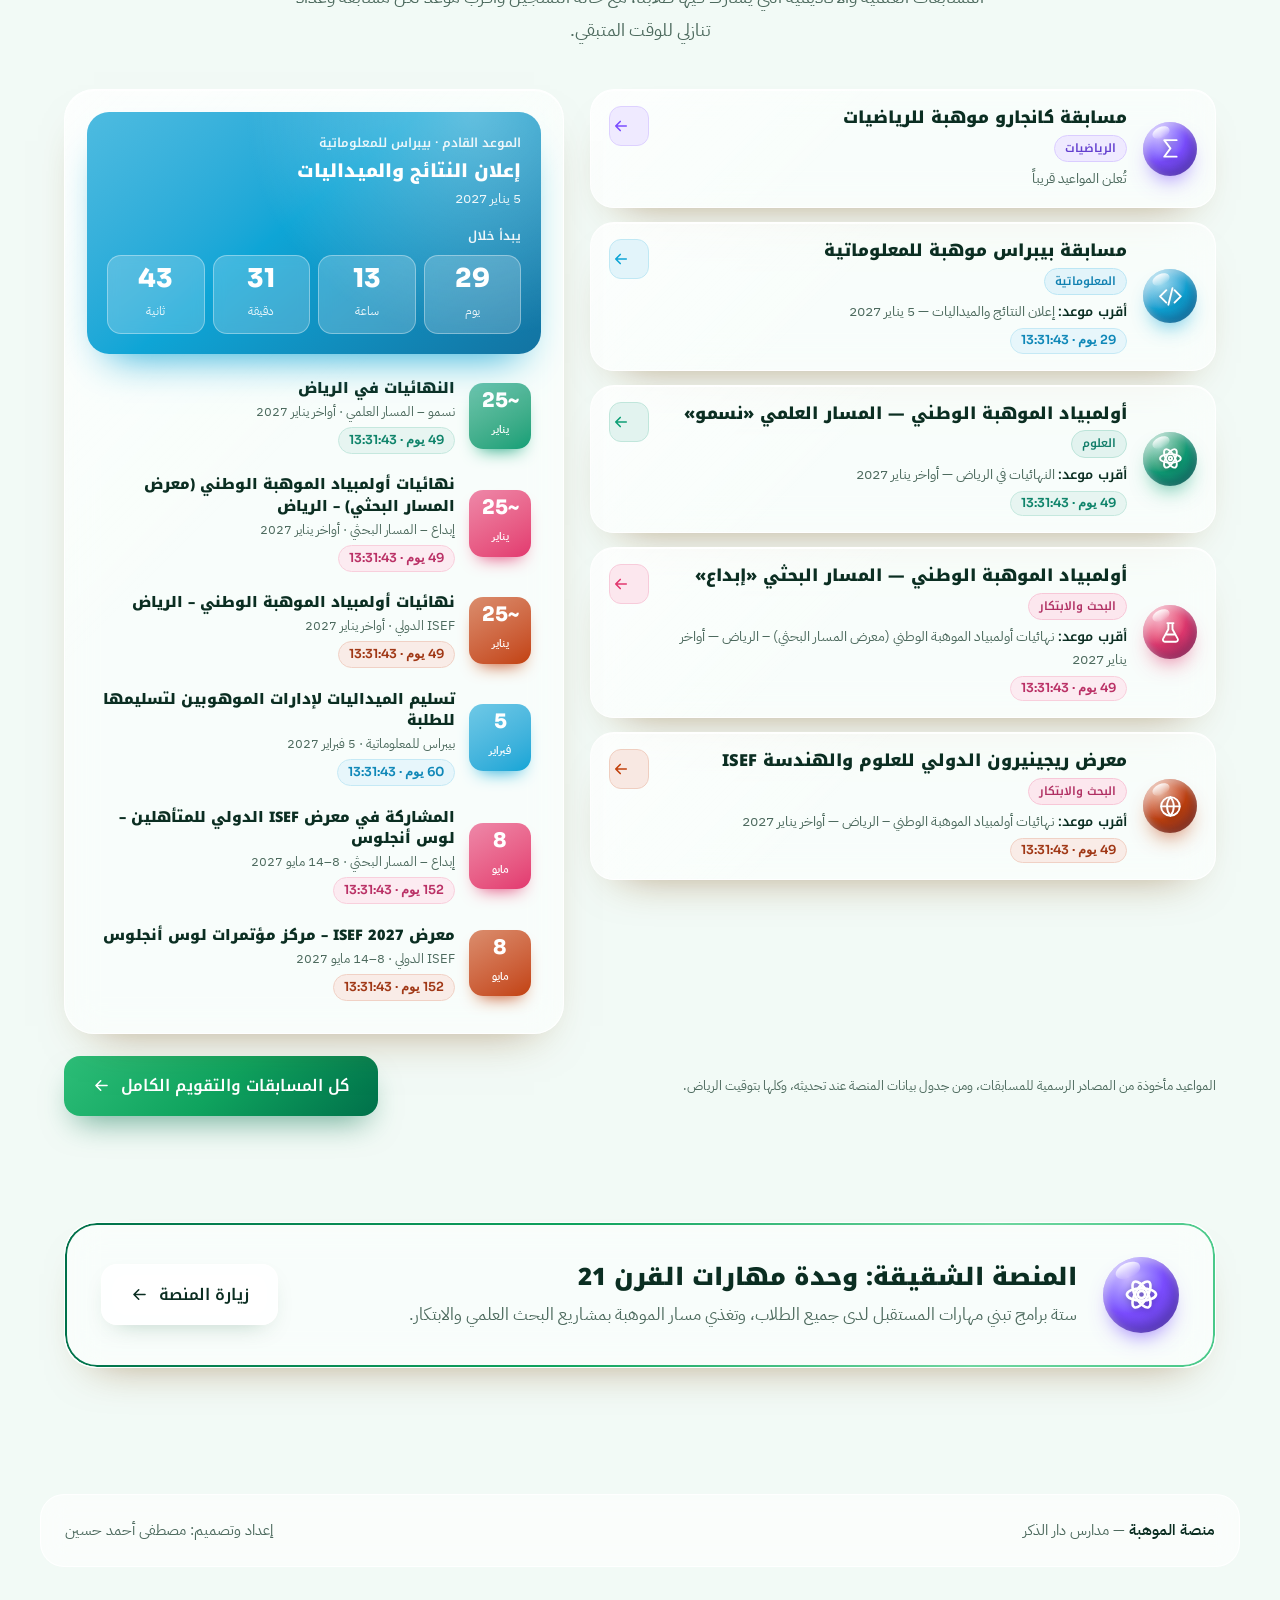
==== commit 3984e594: "مظهر مؤقت: ألوان التصميم الرئيسية بأخضر الشعار (css/theme-green.css) ملف واحد يُحمَّل آخر كل صفحة؛ ح" ====
--- a/index.html
+++ b/index.html
@@ -491,6 +491,8 @@
 <script src="js/competitions-data.js"></script>
 <script src="js/components-data.js"></script>
 <script src="js/platform.js"></script>
+<!-- مظهر مؤقت بأخضر الشعار: احذف السطر التالي للرجوع إلى الألوان الأصلية -->
+<link rel="stylesheet" href="css/theme-green.css">
 </head>
 <body>
 <div class="aurora" aria-hidden="true"></div>
@@ -1250,7 +1252,8 @@
 (function dust(){
   const cv = document.getElementById('fx'); if (!cv || reduce) return;
   const ctx = cv.getContext('2d'); let W, H, P = [];
-  const cols = ['242,183,5','240,123,15','226,56,111','123,77,255','255,212,92'];
+  const themeDots = getComputedStyle(document.documentElement).getPropertyValue('--fx-dots').trim();   // يحدده ملف المظهر إن وُجد
+  const cols = themeDots ? themeDots.split('|') : ['242,183,5','240,123,15','226,56,111','123,77,255','255,212,92'];
   function size(){ const d = Math.min(2, devicePixelRatio || 1); W = cv.clientWidth; H = cv.clientHeight; cv.width = W * d; cv.height = H * d; ctx.setTransform(d, 0, 0, d, 0, 0); }
   function make(){ return { x: Math.random() * W, y: H + Math.random() * H * .5, r: Math.random() * 2.4 + .8, s: Math.random() * .5 + .2, o: Math.random() * .6 + .3, c: cols[(Math.random() * cols.length) | 0], w: Math.random() * 6.28 }; }
   size(); addEventListener('resize', size);
--- a/css/theme-green.css
+++ b/css/theme-green.css
@@ -0,0 +1,54 @@
+/* =========================================================
+   مظهر مؤقت: ألوان التصميم الرئيسية بأخضر الشعار ودرجاته
+   ---------------------------------------------------------
+   للرجوع إلى الألوان الأصلية: احذف هذا الملف، أو احذف سطر
+   <link rel="stylesheet" href="css/theme-green.css"> من الصفحات.
+   ألوان المكونات والمسابقات (لكل برنامج لونه) لم تتغير.
+   ========================================================= */
+:root{
+  /* درجات أخضر الشعار */
+  --g950:#03281C; --g900:#064E33; --g800:#00663F; --g700:#00704A; --g600:#058C55;
+  --g500:#0FA35E; --g400:#2DBE78; --g300:#6FD6A0; --g200:#B5EBCD; --g100:#E3F6EC; --g50:#F2FAF6;
+
+  --bg:var(--g50); --ink:#0B2E22; --muted:#4D6A5E;
+  --line:rgba(0,102,63,.14);
+  --gold:var(--g500); --amber:var(--g600);
+  --gold-foil:linear-gradient(100deg,#00663F 0%,#058C55 18%,#2DBE78 34%,#6FD6A0 46%,#0FA35E 62%,#058C55 78%,#00663F 100%);
+  --foil:linear-gradient(100deg,#00704A 0%,#0FA35E 22%,#6FD6A0 40%,#2DBE78 58%,#058C55 78%,#00704A 100%);
+  /* صفحات المعلمين */
+  --ink2:#3E5A4F; --fline:rgba(0,102,63,.16); --mid:#0FA35E;
+  --shadow:0 22px 46px -30px rgba(0,80,50,.55);
+  /* ألوان الجزيئات المتحركة في الرئيسية */
+  --fx-dots:15,163,94|45,190,120|111,214,160|0,112,74|181,235,205;
+}
+body{background:var(--bg)}
+
+/* الخلفية الضوئية */
+.aurora,.aurora.tinted{background:
+  radial-gradient(38% 34% at 18% 22%,rgba(15,163,94,.30),transparent 70%),
+  radial-gradient(34% 30% at 82% 18%,rgba(111,214,160,.34),transparent 70%),
+  radial-gradient(36% 32% at 74% 78%,rgba(0,112,74,.20),transparent 70%),
+  radial-gradient(34% 30% at 14% 84%,rgba(45,190,120,.26),transparent 70%),
+  radial-gradient(30% 26% at 45% 52%,rgba(181,235,205,.40),transparent 70%)}
+.grain{background-image:radial-gradient(rgba(6,78,51,.07) 1px,transparent 1px)}
+
+/* الشريط العلوي */
+.nav-links a:hover{background:rgba(15,163,94,.14)}
+.nav-links a.cur,.lang [data-l]{transition:background .2s}
+html[lang="ar"] .lang [data-l="ar"],html[lang="en"] .lang [data-l="en"]{background:var(--g700)}
+.nav-links a.cur{background:var(--g700)}
+.nav-staff a:hover,.staff-link:hover{background:rgba(15,163,94,.2)}
+
+/* الأزرار الرئيسية */
+.btn.primary,.sj .btn{background:linear-gradient(135deg,#2DBE78,#0FA35E 50%,#00704A);box-shadow:0 16px 32px -12px rgba(0,112,74,.6)}
+.btn.primary:hover{box-shadow:0 22px 40px -12px rgba(0,112,74,.65)}
+.btn.ghost{box-shadow:0 10px 26px -14px rgba(0,80,50,.35)}
+:focus-visible{outline-color:var(--g500)}
+
+/* الرئيسية: كرة النموذج في الوسط، وبطاقات «كل ما يخص الموهبة» */
+.core-foil{background:conic-gradient(from 0deg,#B5EBCD,#2DBE78,#0FA35E,#00704A,#058C55,#2DBE78,#B5EBCD)}
+#cards .card:nth-child(4n+1){--c:#0FA35E!important}
+#cards .card:nth-child(4n+2){--c:#00704A!important}
+#cards .card:nth-child(4n+3){--c:#2DBE78!important}
+#cards .card:nth-child(4n+4){--c:#058C55!important}
+.card.featured{background:linear-gradient(140deg,rgba(45,190,120,.94),rgba(15,163,94,.94) 50%,rgba(0,112,74,.95));box-shadow:0 26px 50px -24px rgba(0,112,74,.6)}
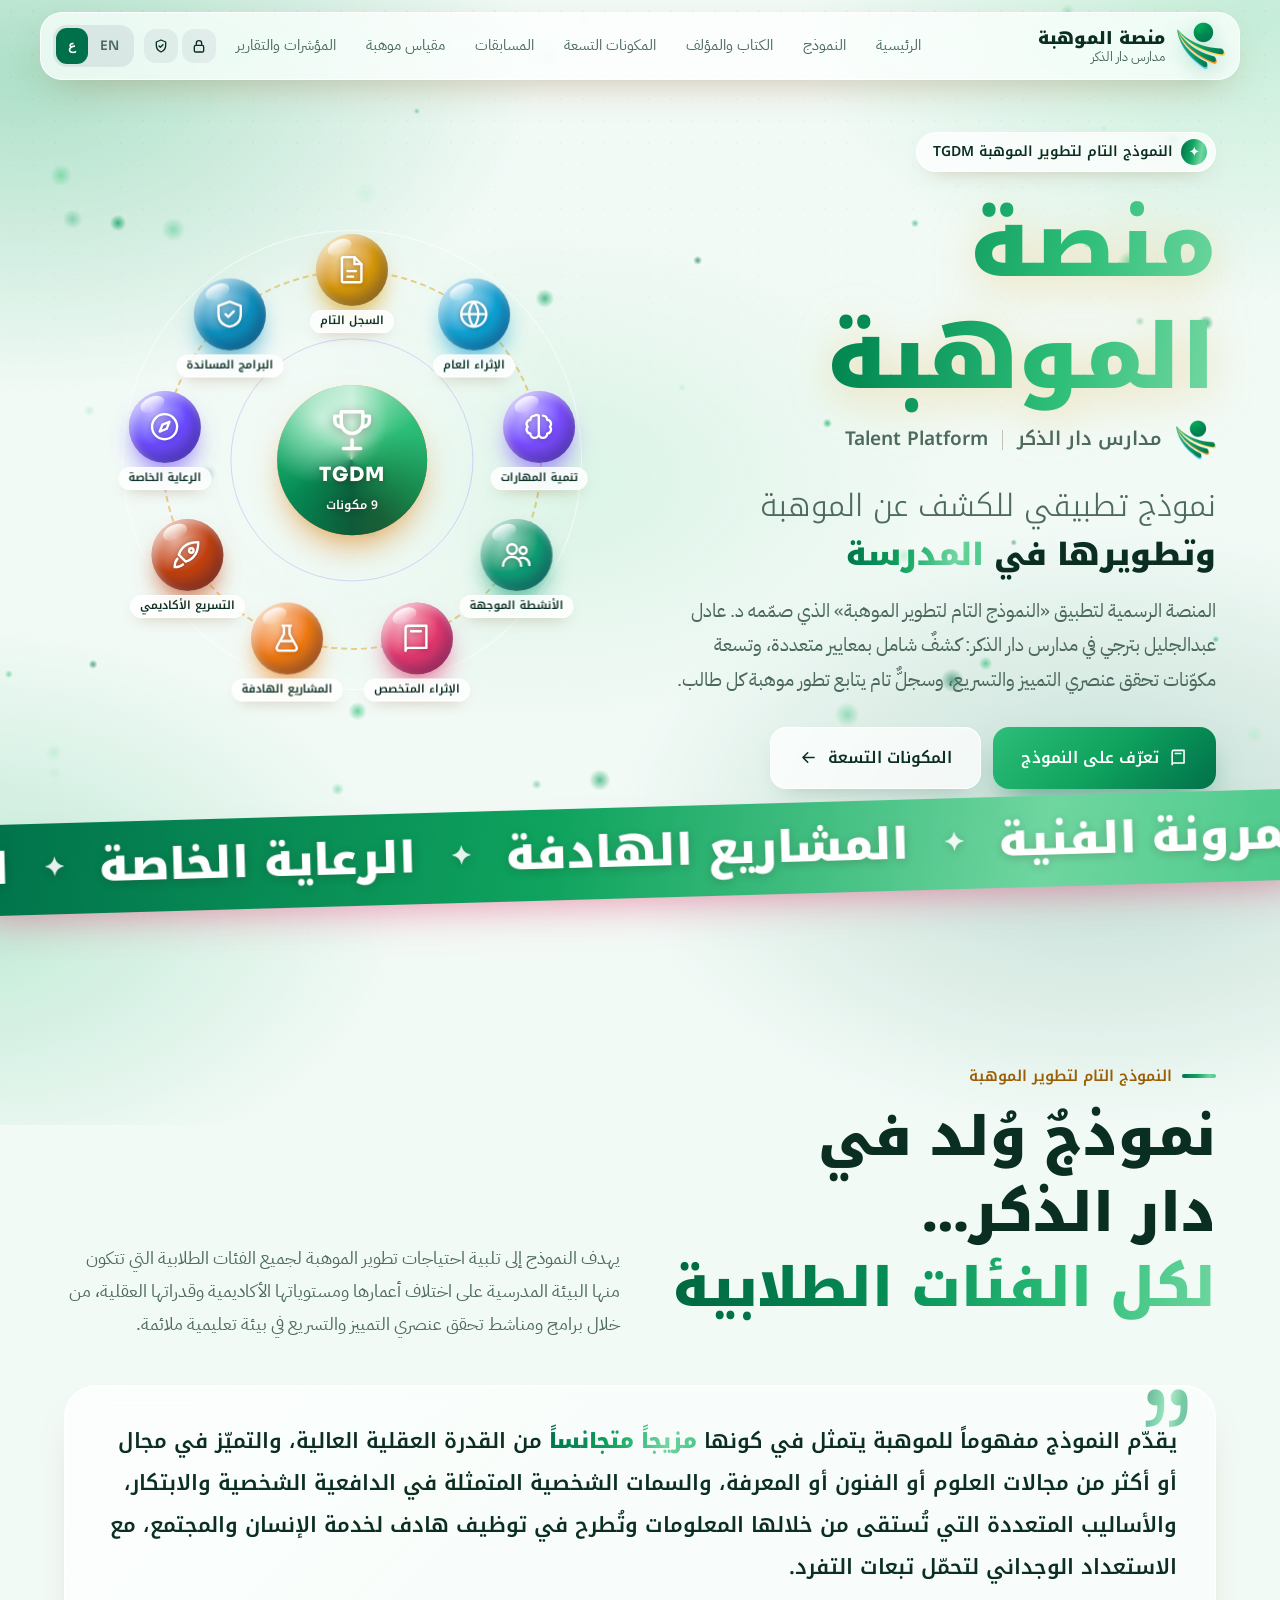
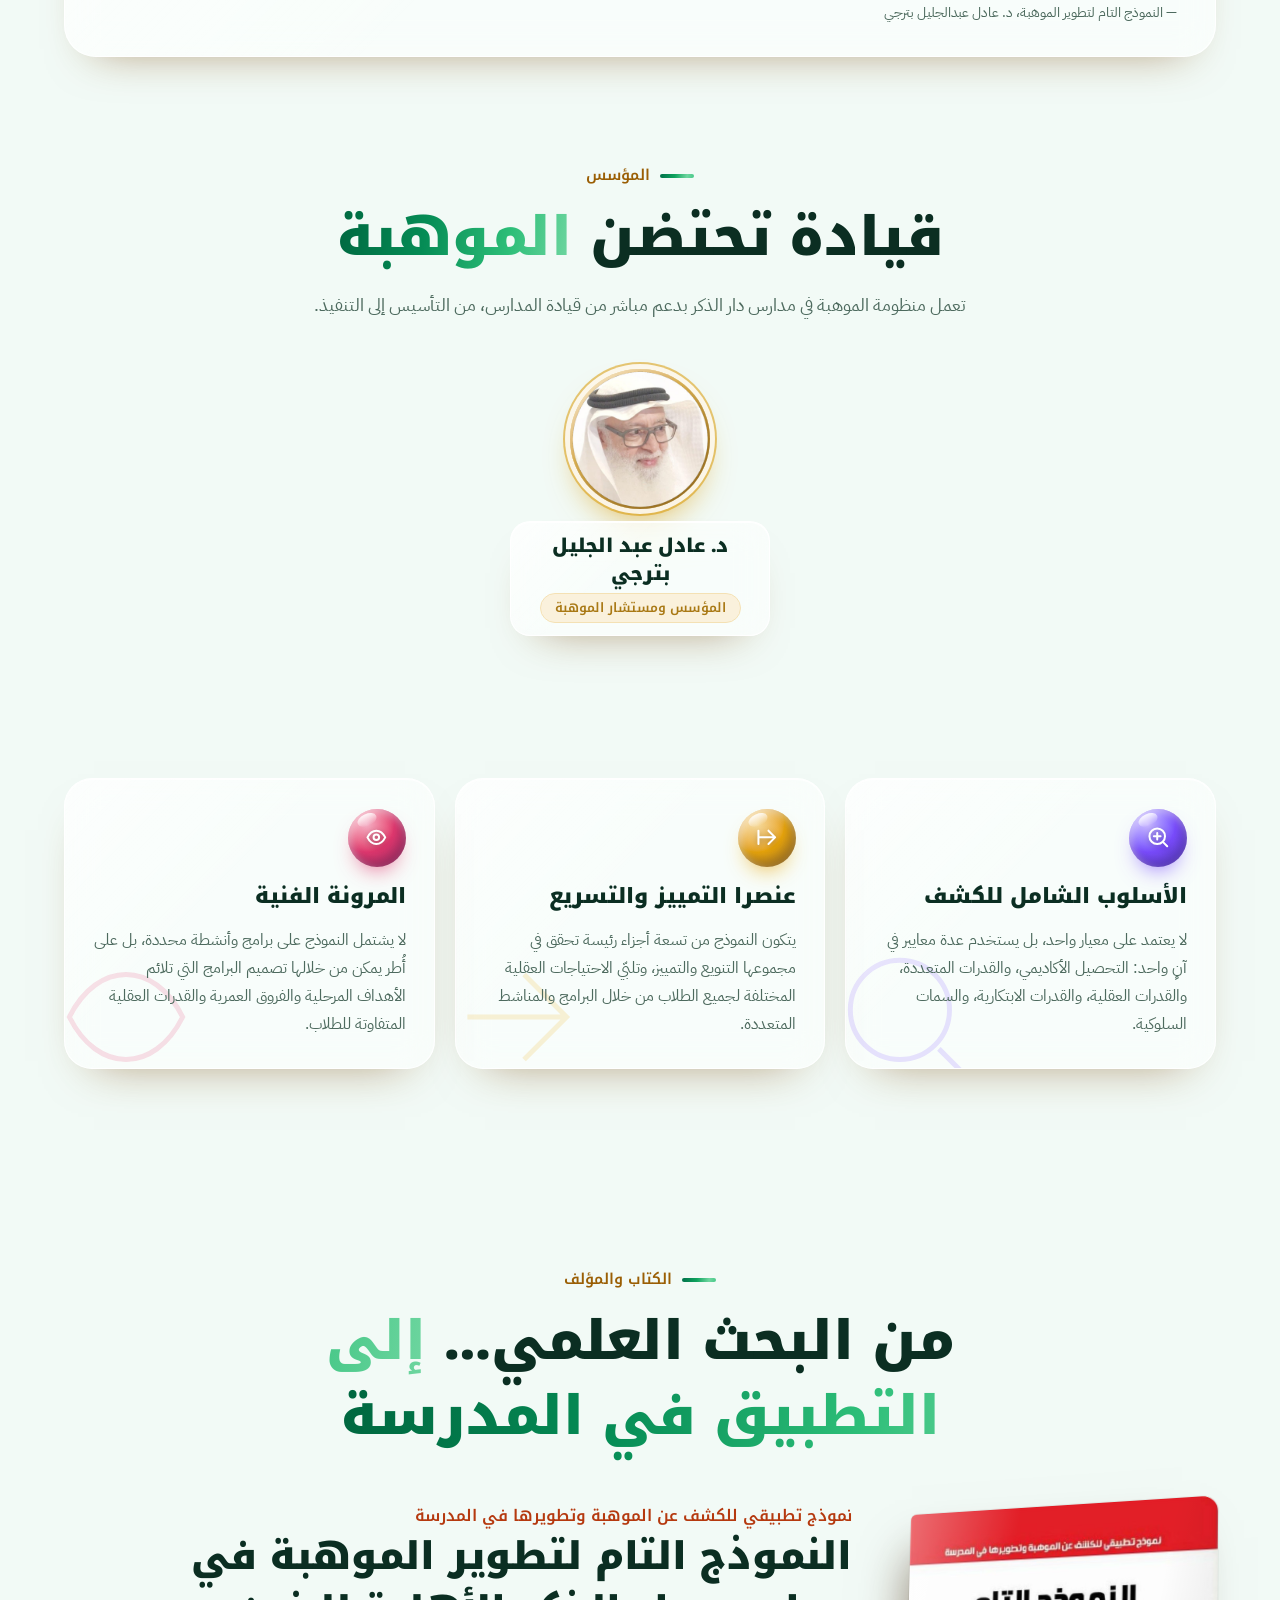
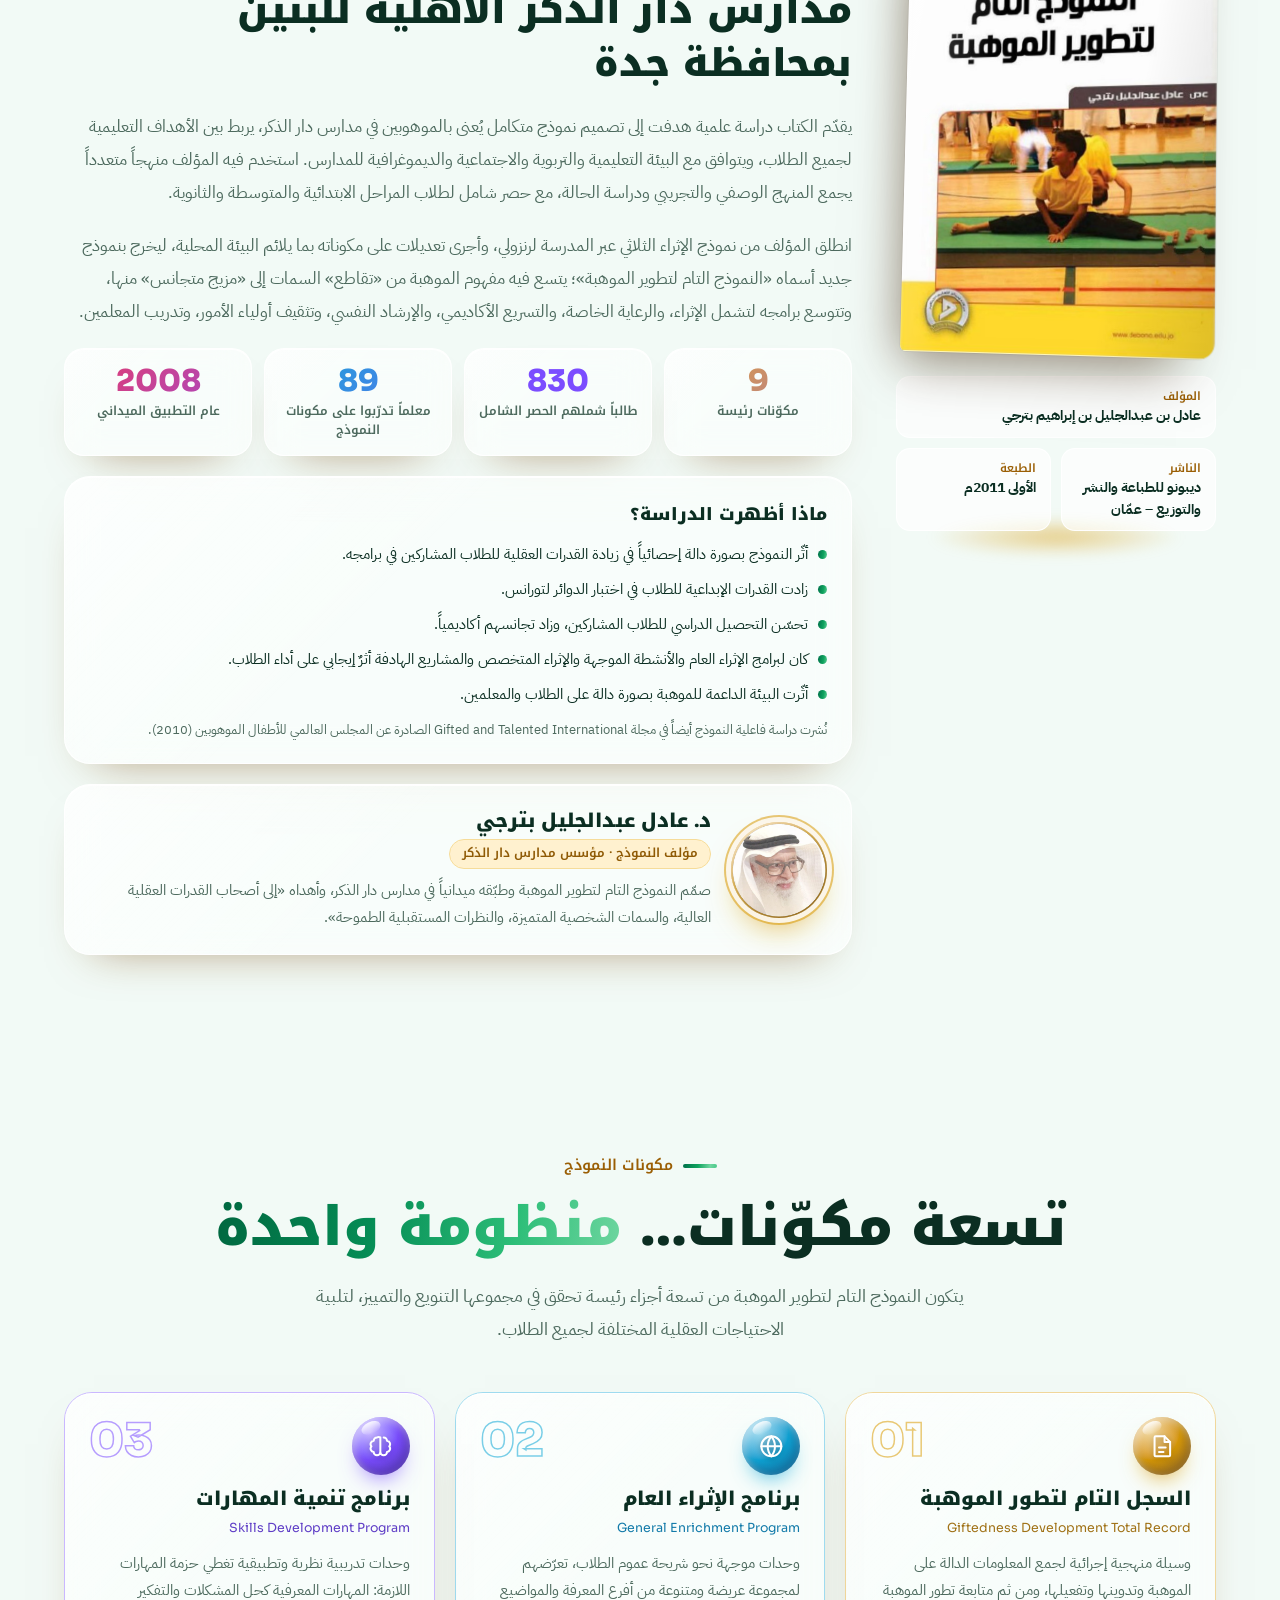
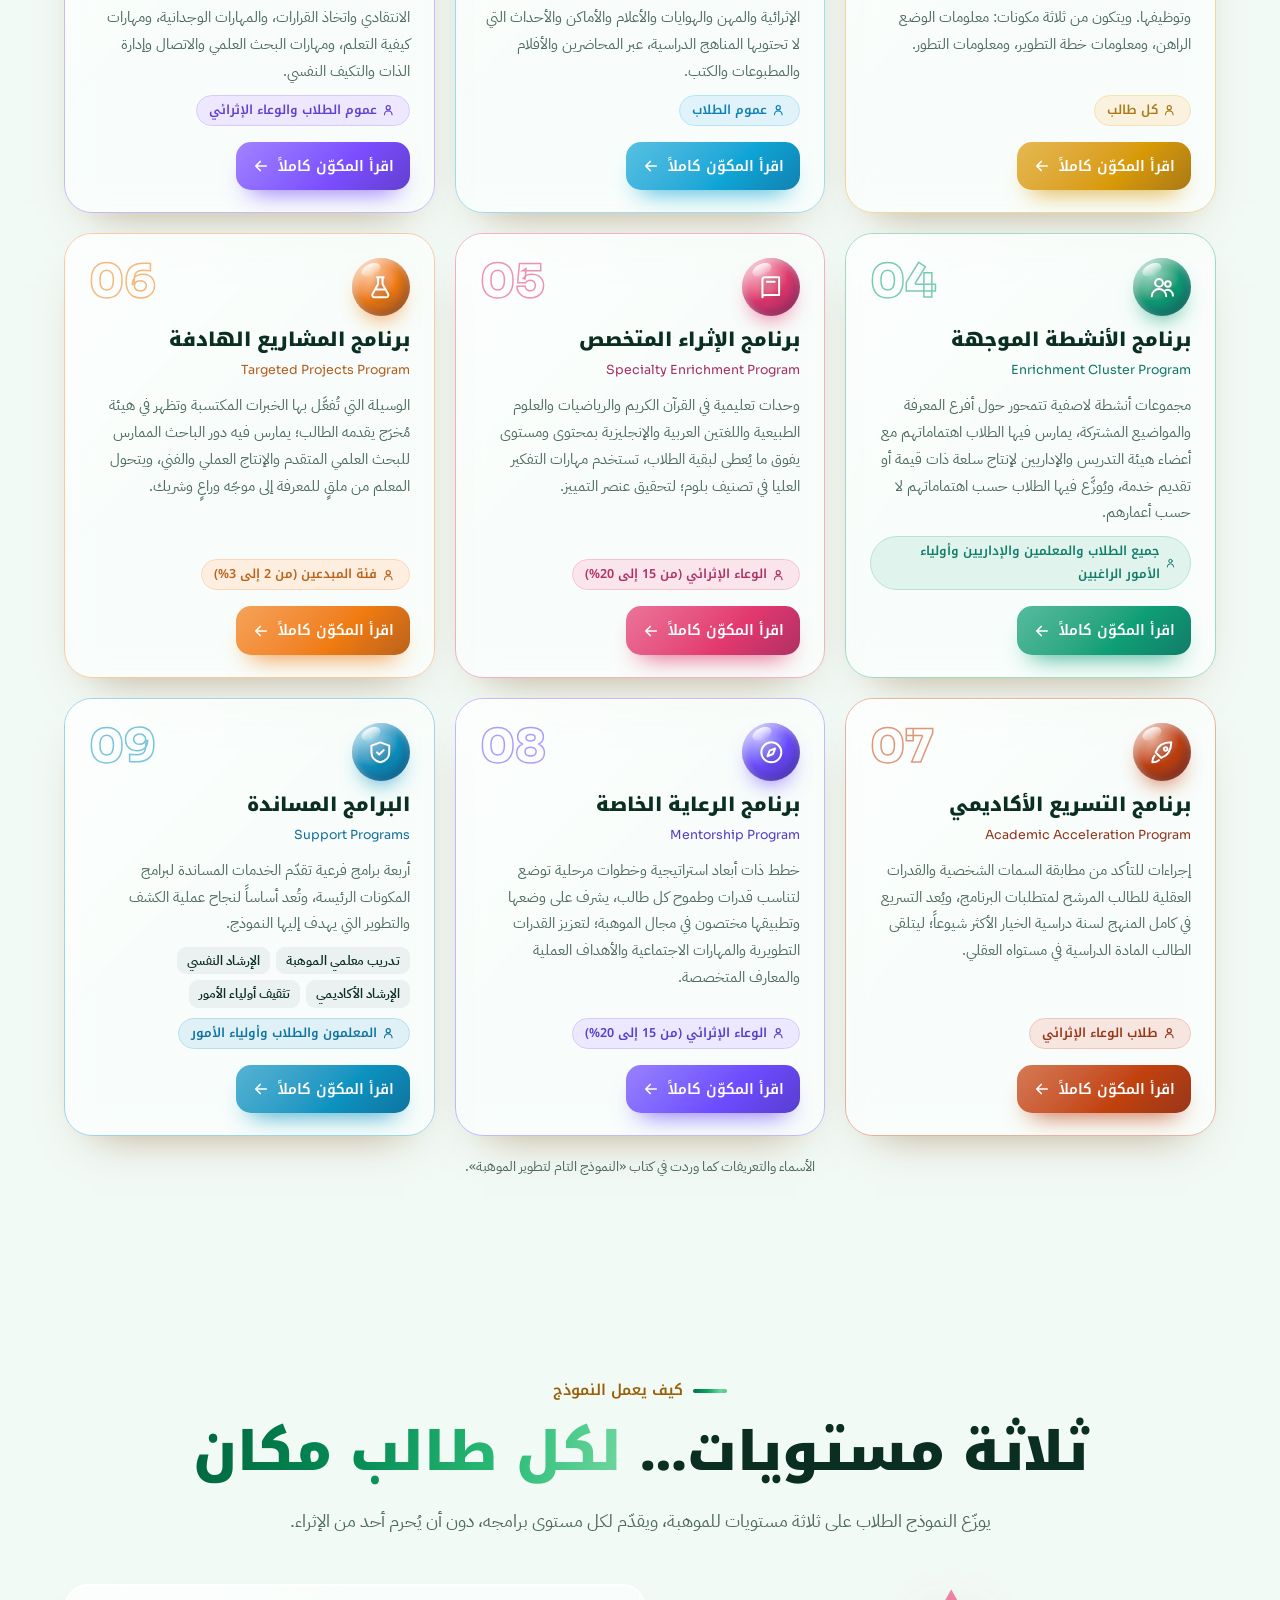
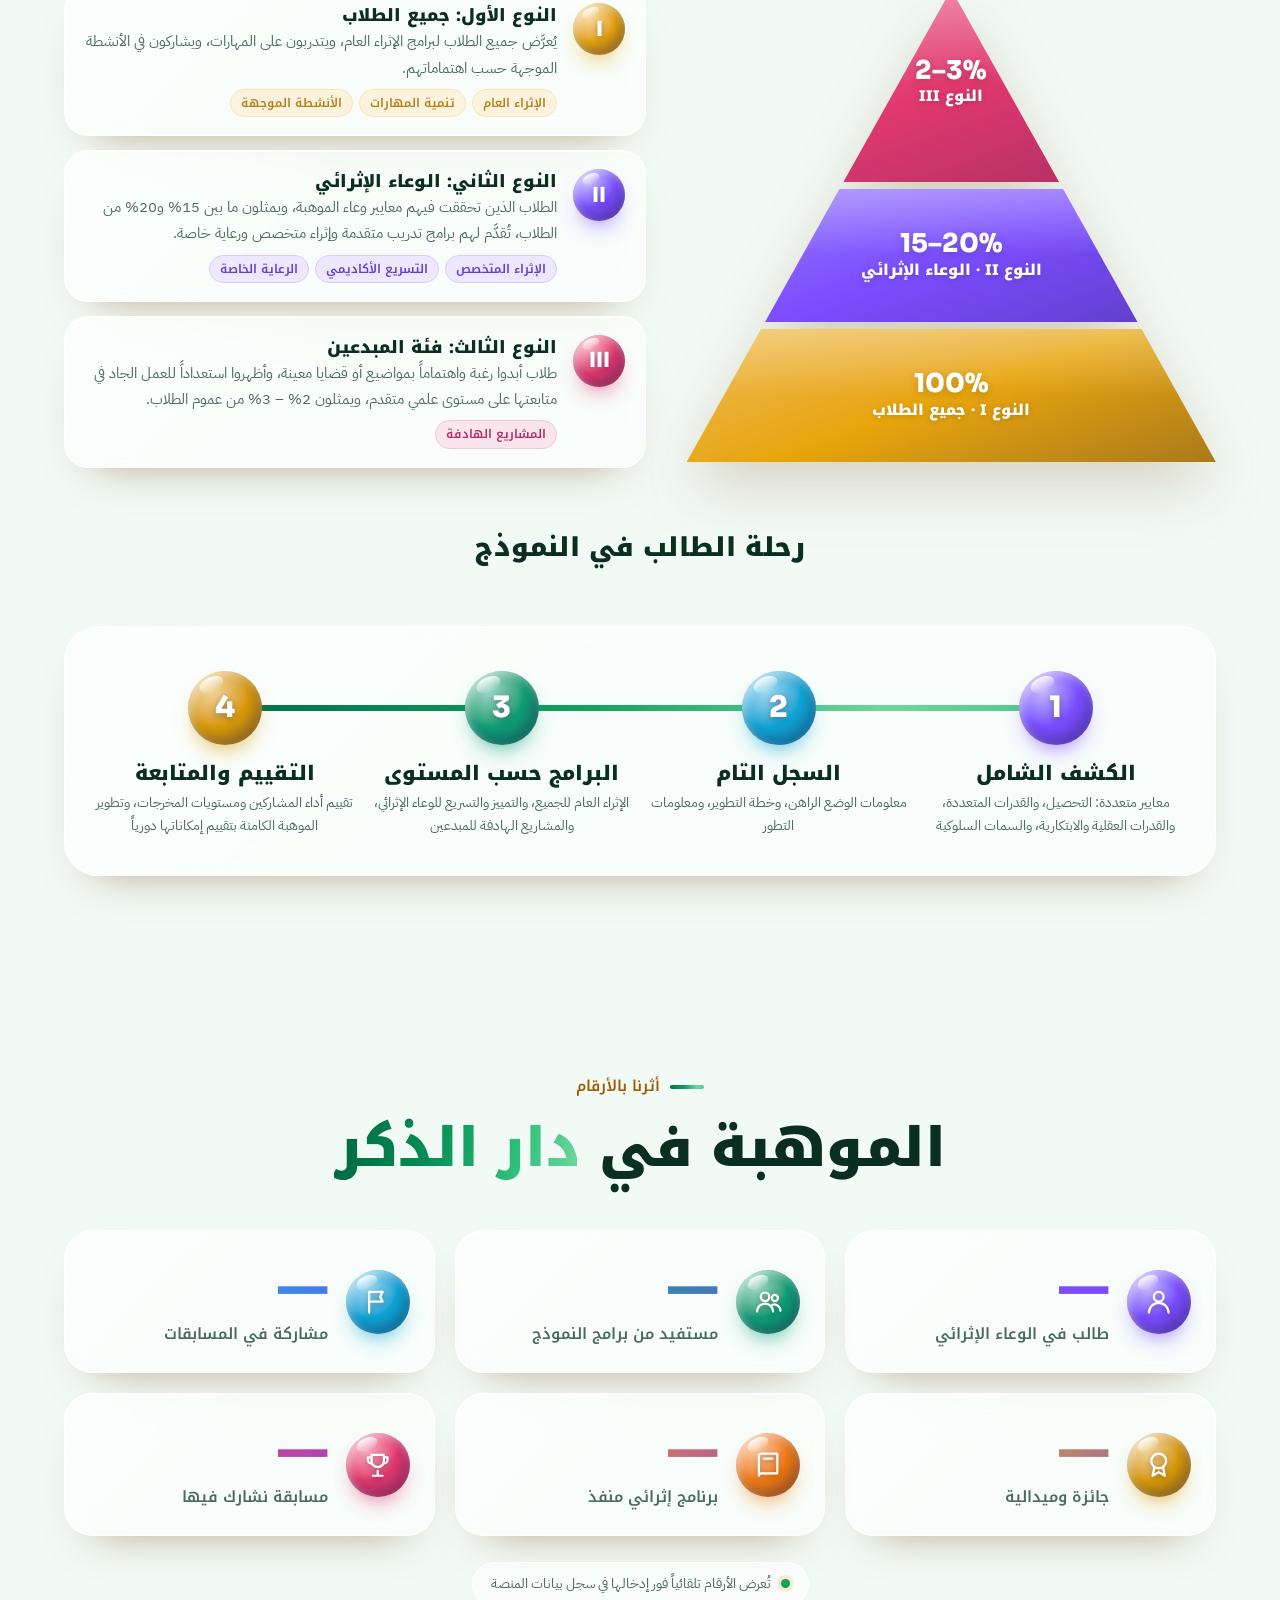
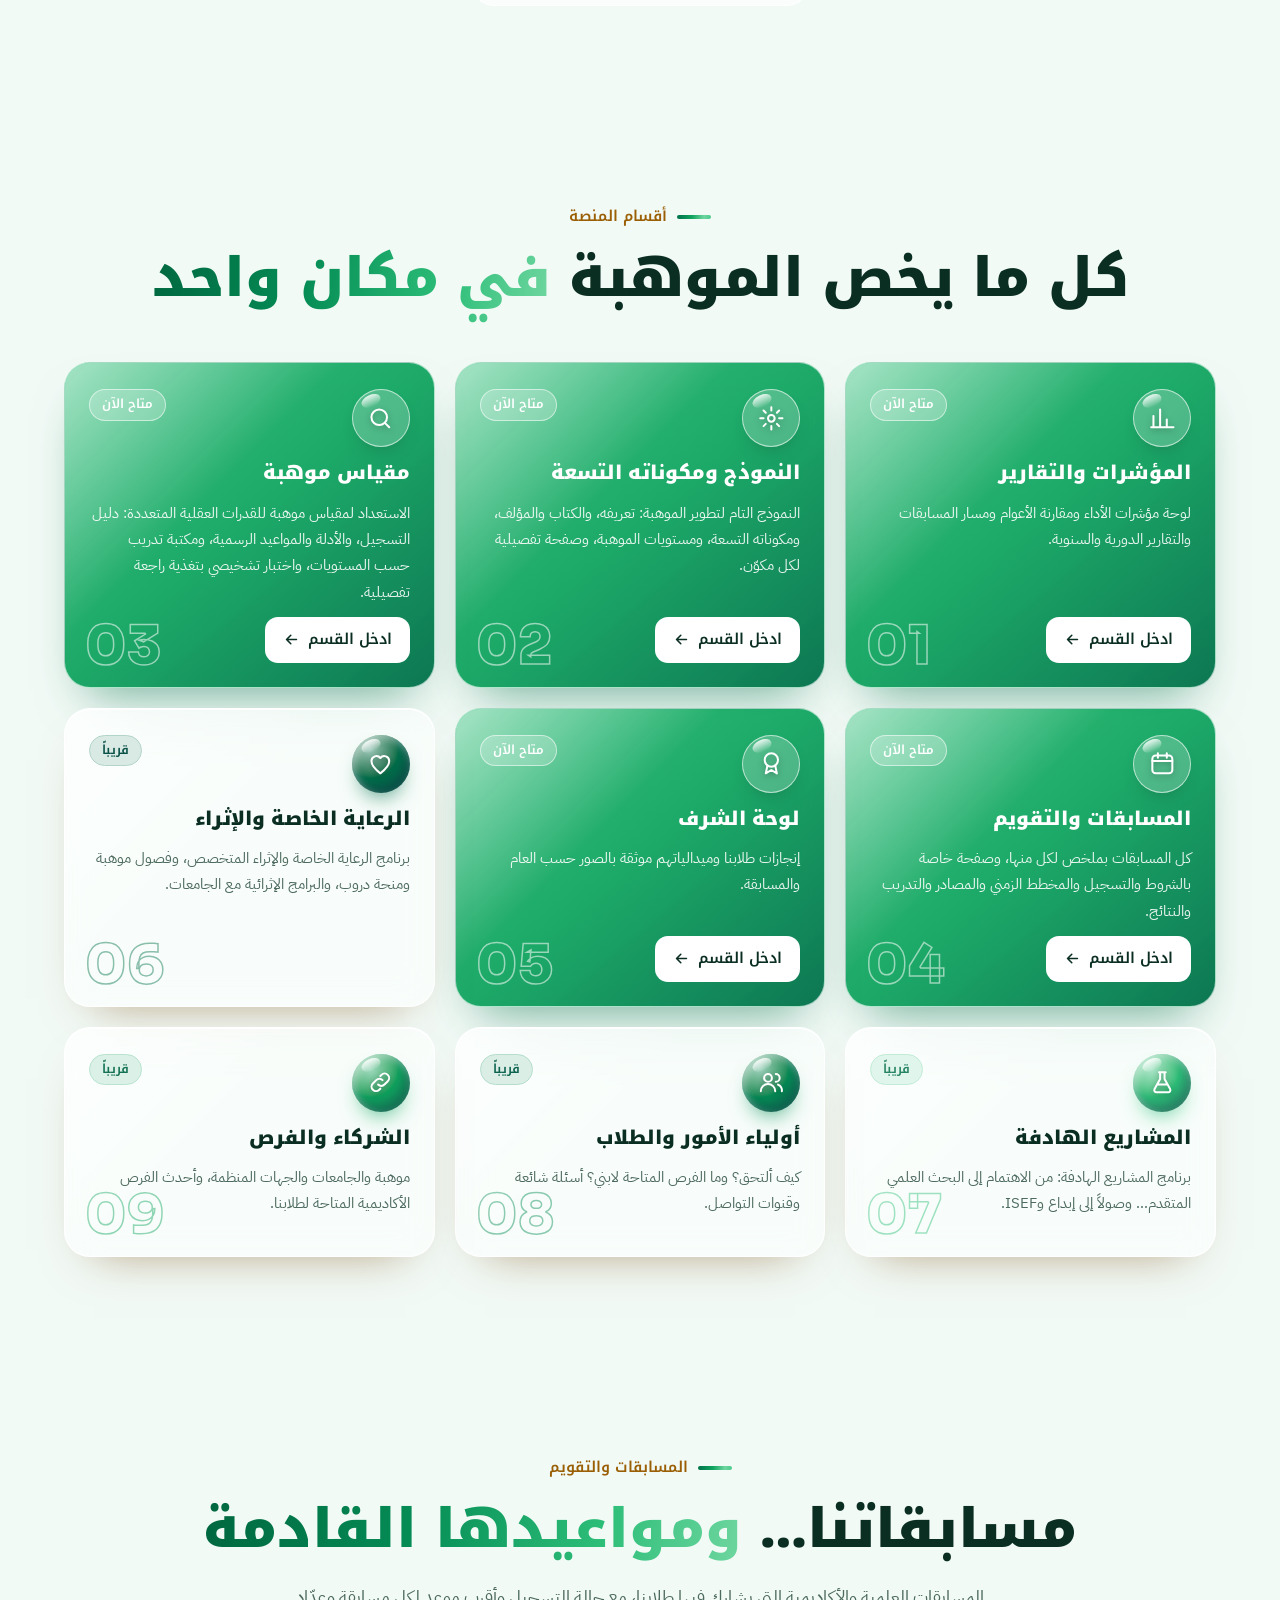
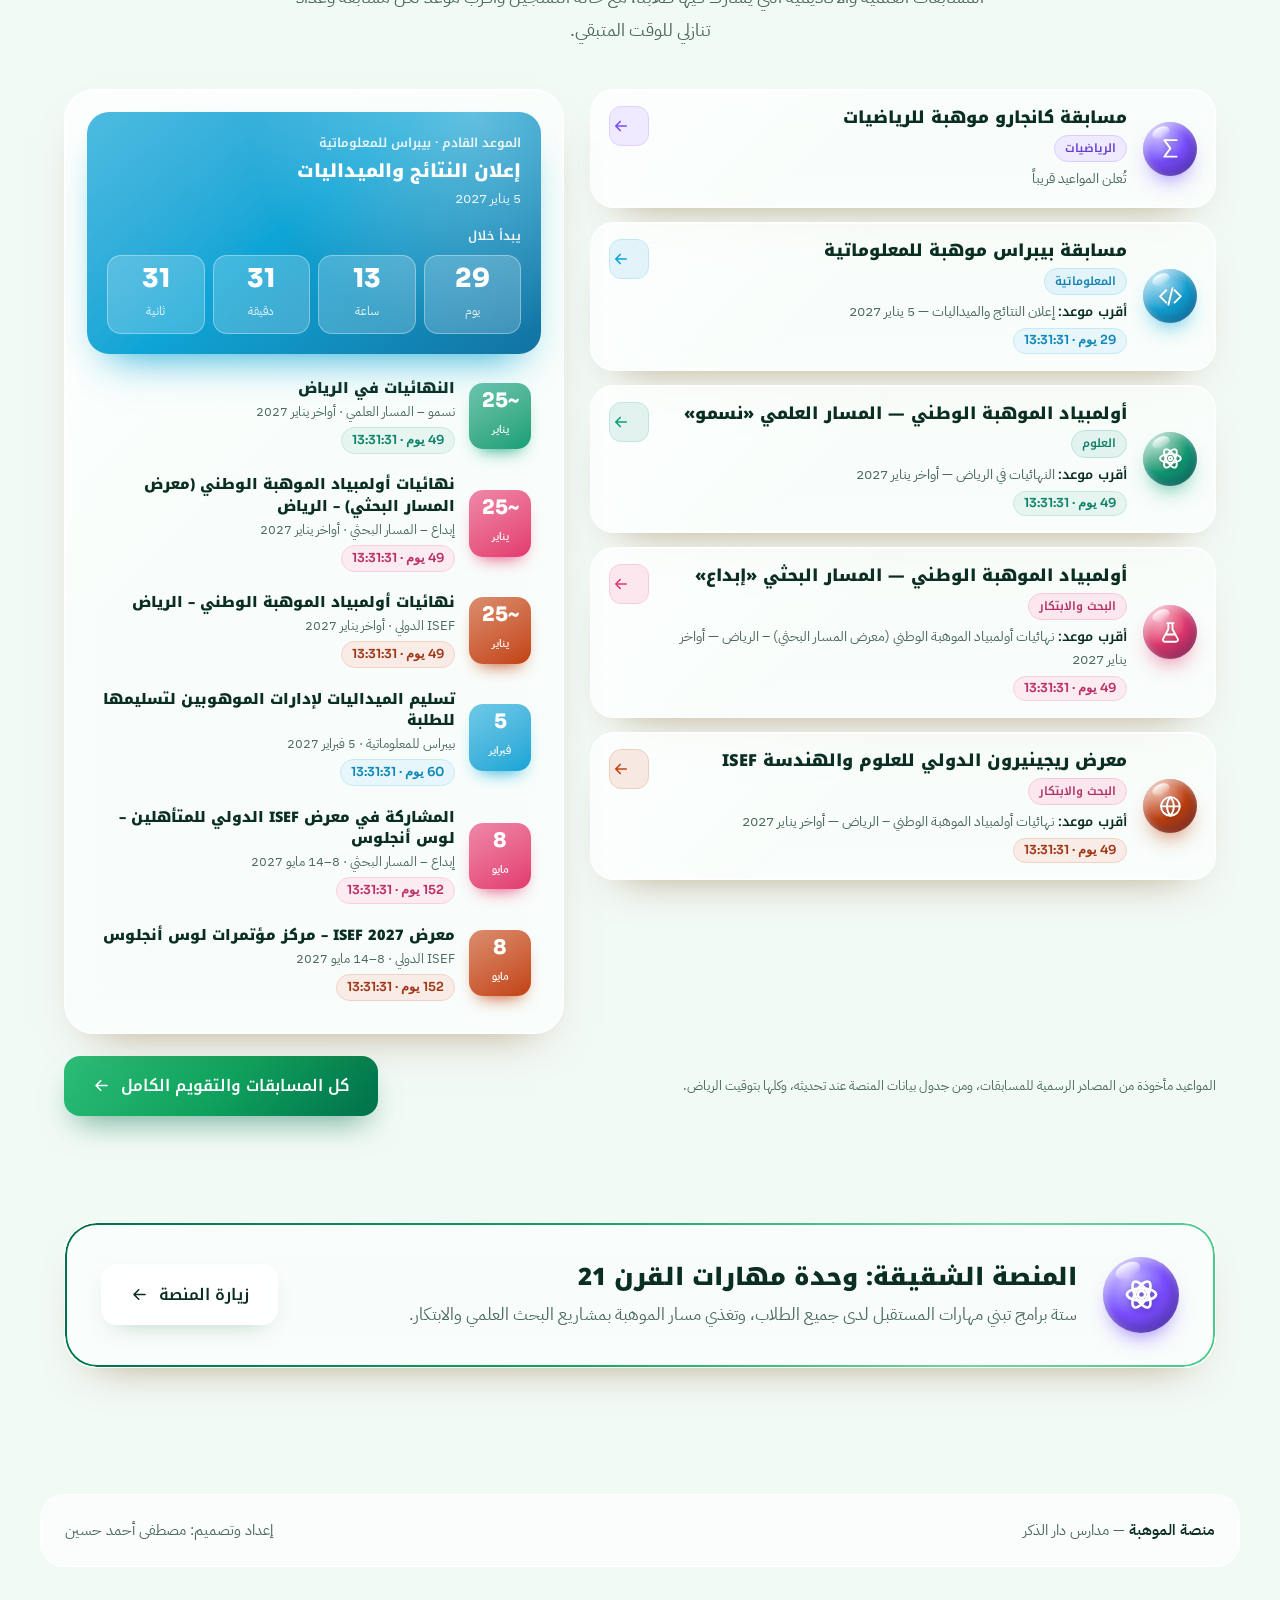
==== commit 073e480a: "الشريط العلوي: ملاءمة تلقائية حتى لا يخرج زر اللغة أو غيره عن حدوده حسب العرض واللغة: تُخفى نصوص زري" ====
--- a/index.html
+++ b/index.html
@@ -70,7 +70,7 @@
 .nav-staff a{display:inline-flex;align-items:center;gap:6px;padding:7px 11px;border-radius:12px;font-family:var(--display);font-weight:600;font-size:13px;line-height:1.2;color:var(--ink);background:rgba(26,22,64,.06);white-space:nowrap;transition:background .2s}
 .nav-staff a:hover{background:rgba(232,165,10,.2)}
 .nav-staff svg{width:16px;height:16px;flex:none;stroke:currentColor;fill:none;stroke-width:2;stroke-linecap:round;stroke-linejoin:round}
-@media(max-width:1480px){.nav-staff a span{display:none}.nav-staff a{padding:9px}}
+@media(max-width:1180px){.nav-staff a span{display:none}.nav-staff a{padding:9px}}
 .nav-links{display:flex;align-items:center;gap:2px}
 .nav-links a{padding:8px 14px;border-radius:14px;font-size:15px;color:var(--muted);transition:background .2s,color .2s;white-space:nowrap}
 .nav-links a:hover{background:rgba(232,165,10,.14);color:var(--ink)}
@@ -79,6 +79,14 @@
 html[lang="ar"] .lang [data-l="ar"],html[lang="en"] .lang [data-l="en"]{background:var(--ink);color:#fff}
 .burger{display:none;width:44px;height:44px;border-radius:14px;border:1px solid var(--glass-edge);background:rgba(255,255,255,.7)}
 .burger span{display:block;width:18px;height:2px;margin:4px auto;background:var(--ink);border-radius:2px}
+/* يضيفها TP.fitNav عند ضيق الشريط */
+.nav.nav-icons .nav-staff a span{display:none}.nav.nav-icons .nav-staff a{padding:9px}
+.nav.nav-burger .burger{display:block}
+.nav.nav-burger .nav-links{position:absolute;top:calc(100% + 10px);inset-inline:0;flex-direction:column;align-items:stretch;padding:10px;display:none;
+  background:var(--glass-strong);backdrop-filter:blur(20px) saturate(1.6);-webkit-backdrop-filter:blur(20px) saturate(1.6);border:1px solid var(--glass-edge);border-radius:20px;box-shadow:0 20px 40px -18px rgba(0,0,0,.25)}
+.nav.nav-burger .nav-links.open{display:flex}
+.nav.nav-burger .nav-links a{padding:12px 16px}
+.nav.nav-tight .brand b,.nav.nav-tight .brand small{display:none}.nav.nav-tight .lang span{padding:6px 9px}
 @media(max-width:1120px){
   .burger{display:block}
   .nav-links{position:absolute;top:calc(100% + 10px);inset-inline:0;flex-direction:column;align-items:stretch;padding:10px;display:none;
@@ -1225,6 +1233,7 @@
   lang = lang === 'ar' ? 'en' : 'ar';
   try { localStorage.setItem('tp-lang', lang); } catch(e){}
   applyLang();
+  TP.fitNav && TP.fitNav();
 });
 const burger = document.getElementById('burger'), links = document.getElementById('navLinks');
 burger.addEventListener('click', () => links.classList.toggle('open'));
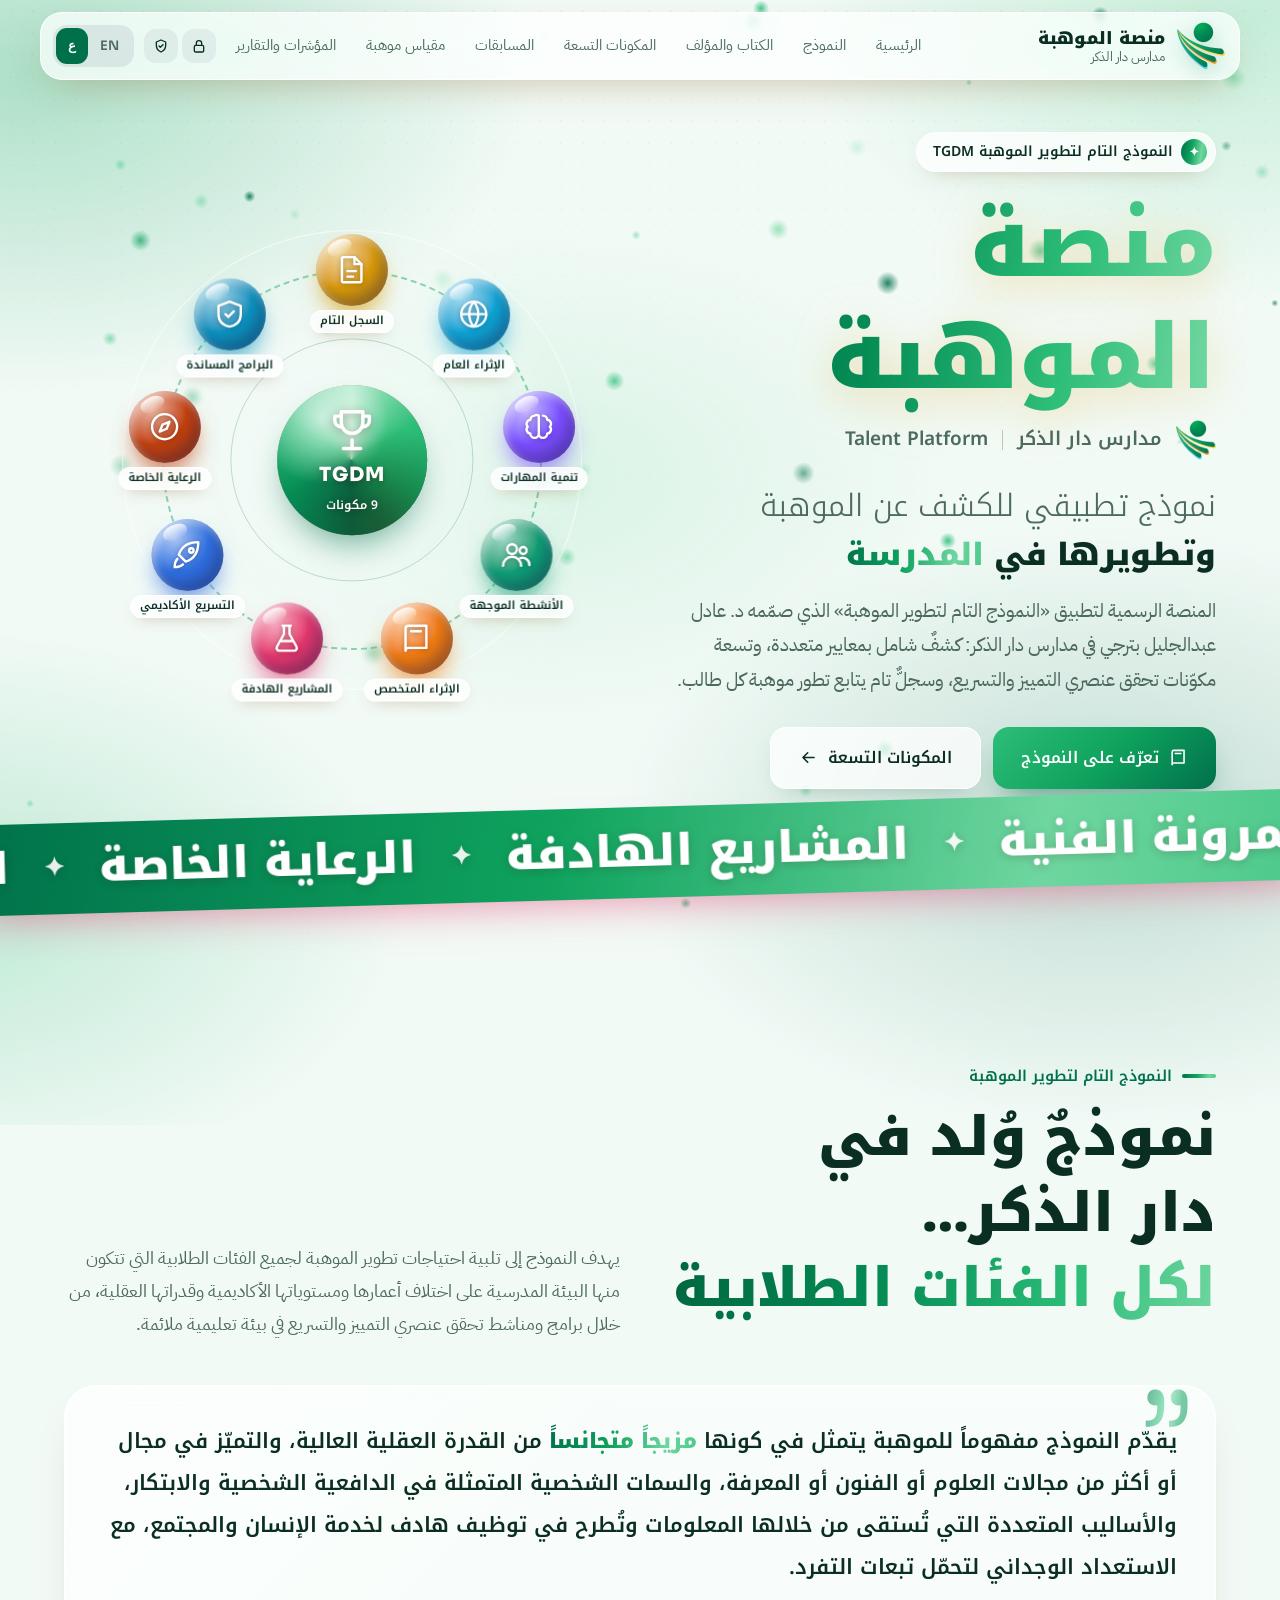
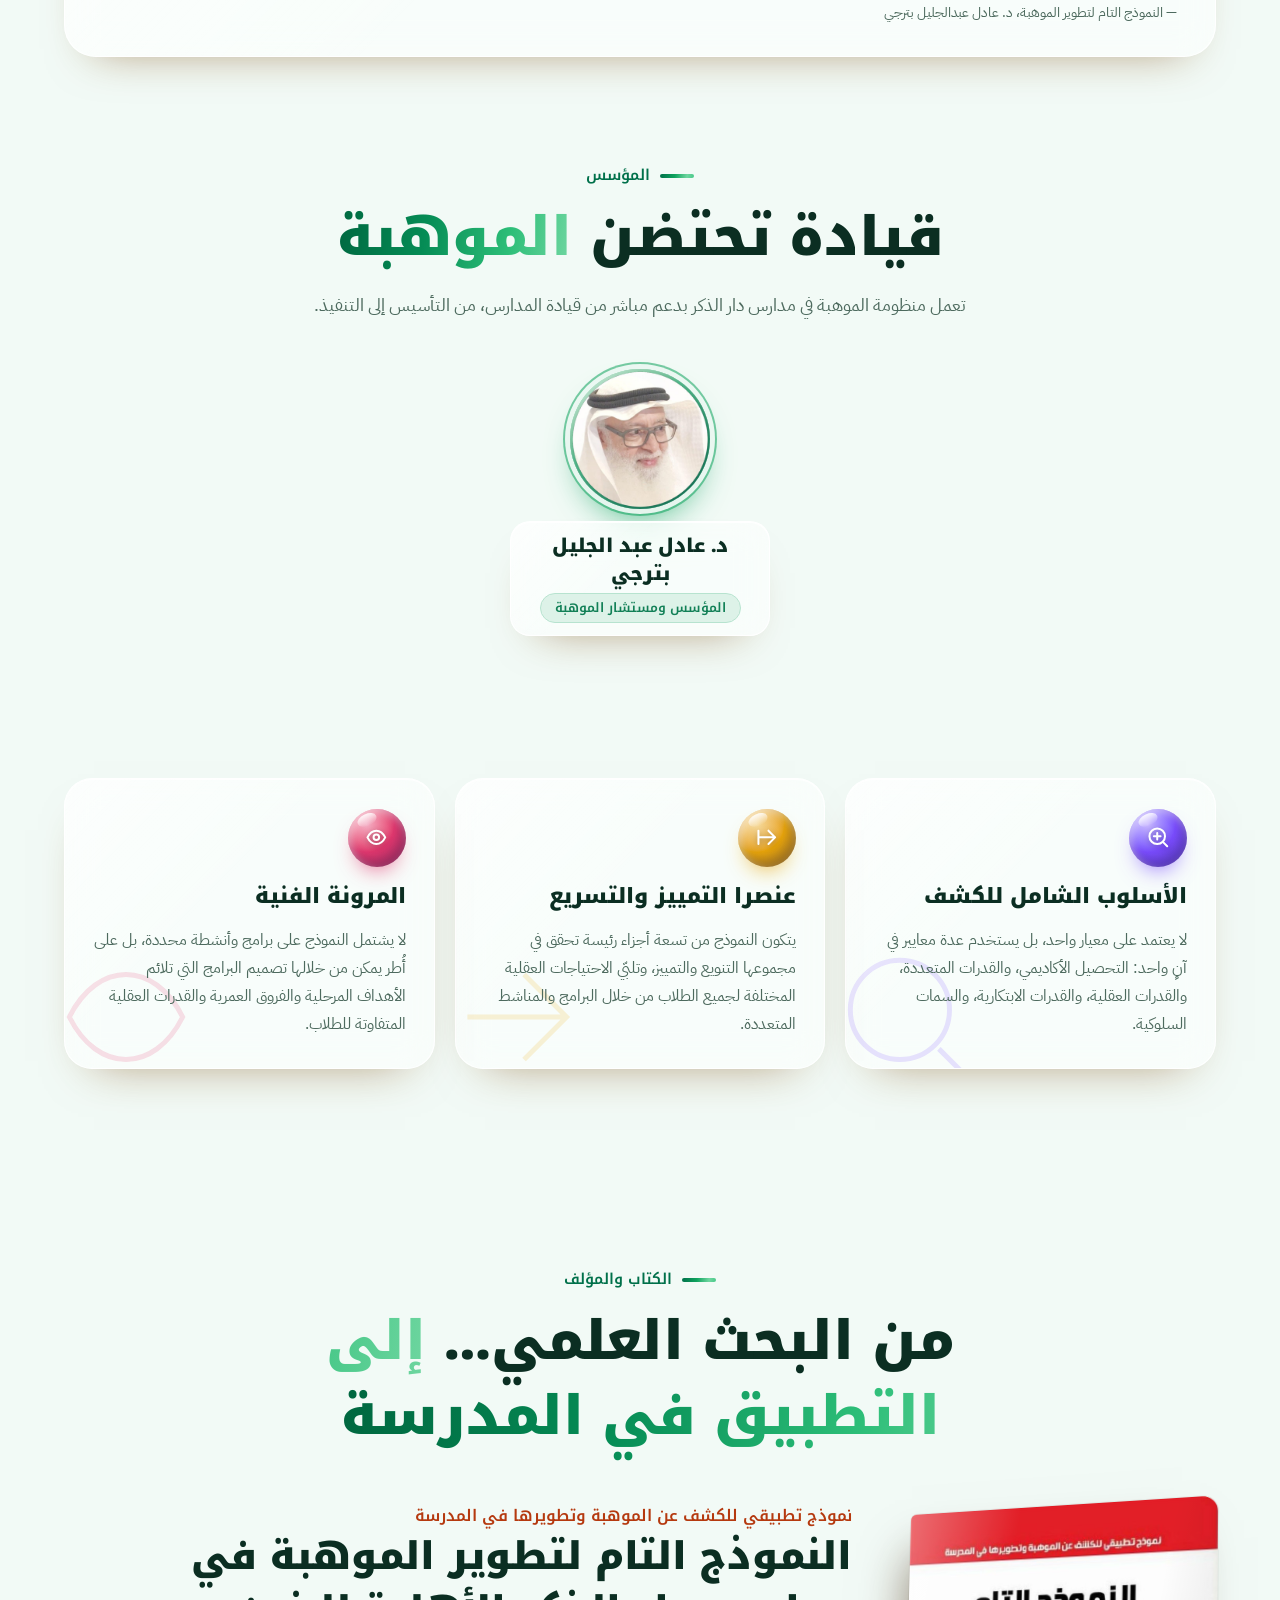
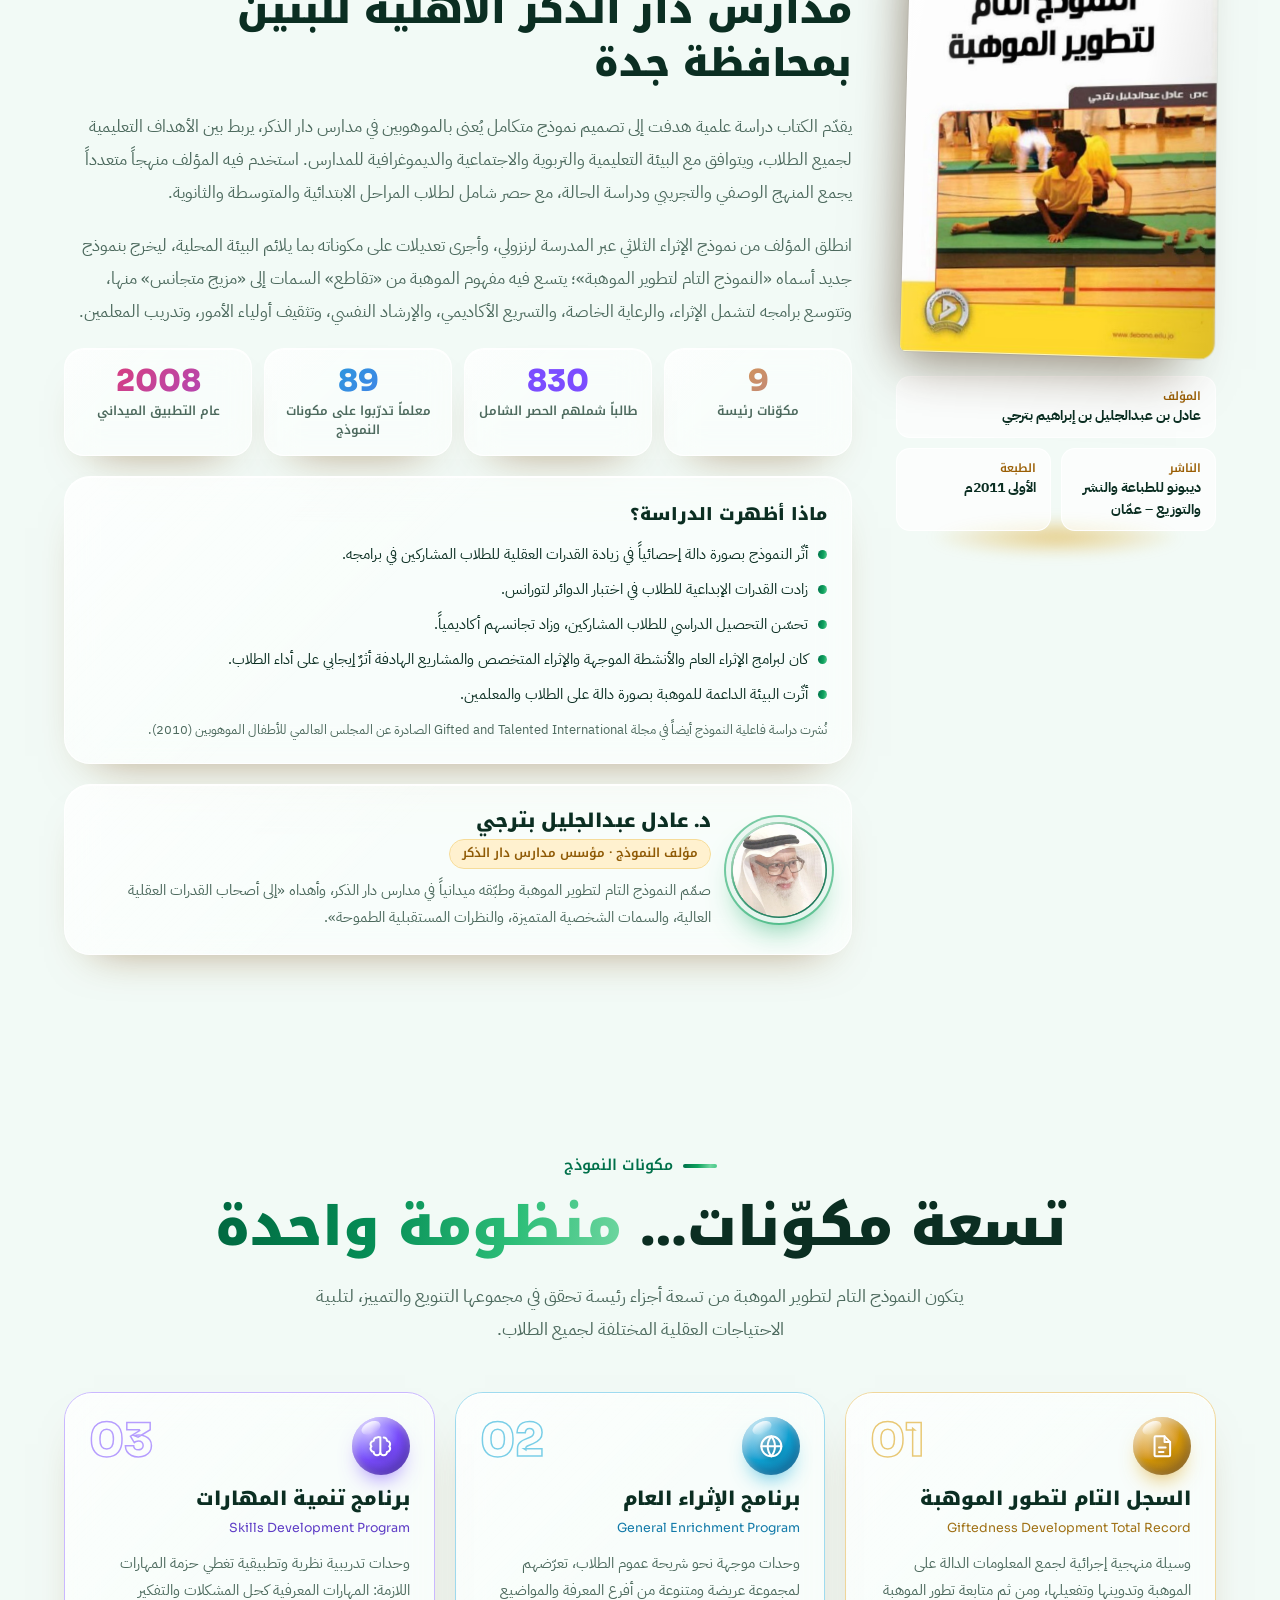
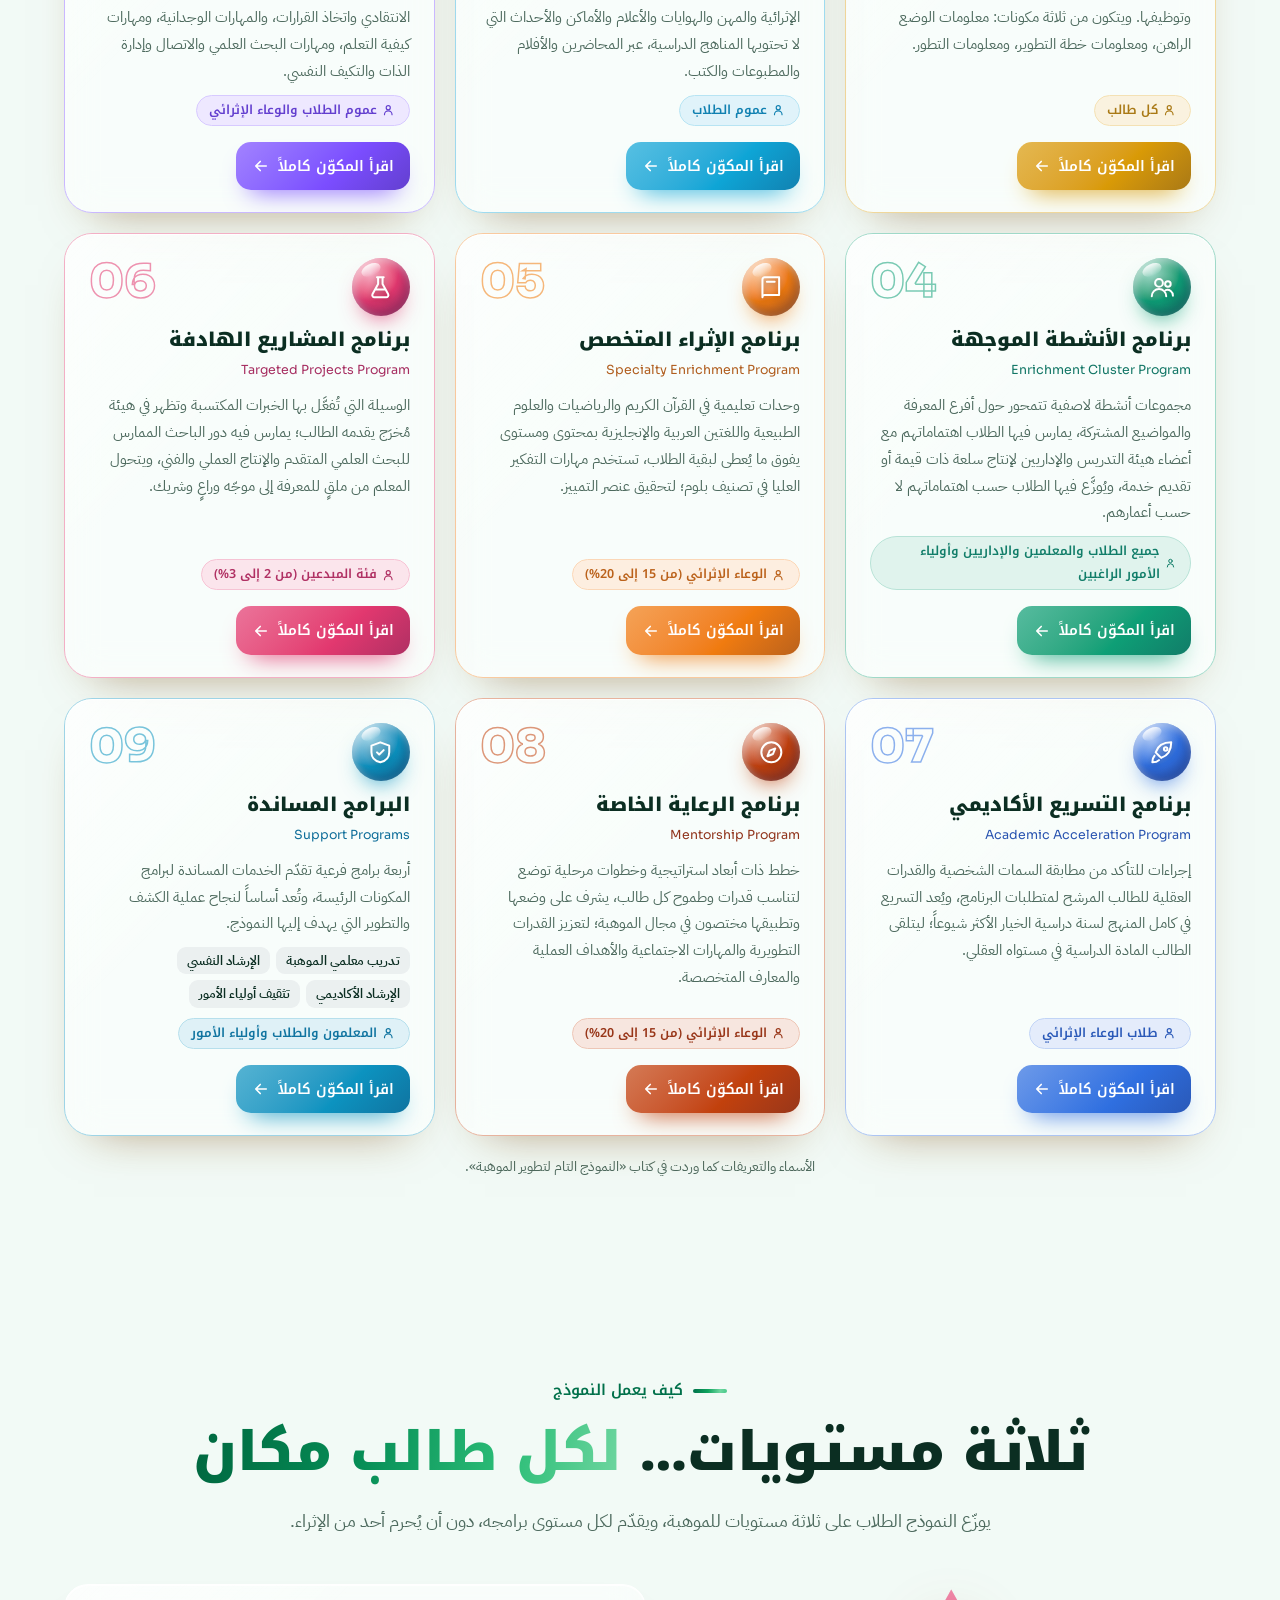
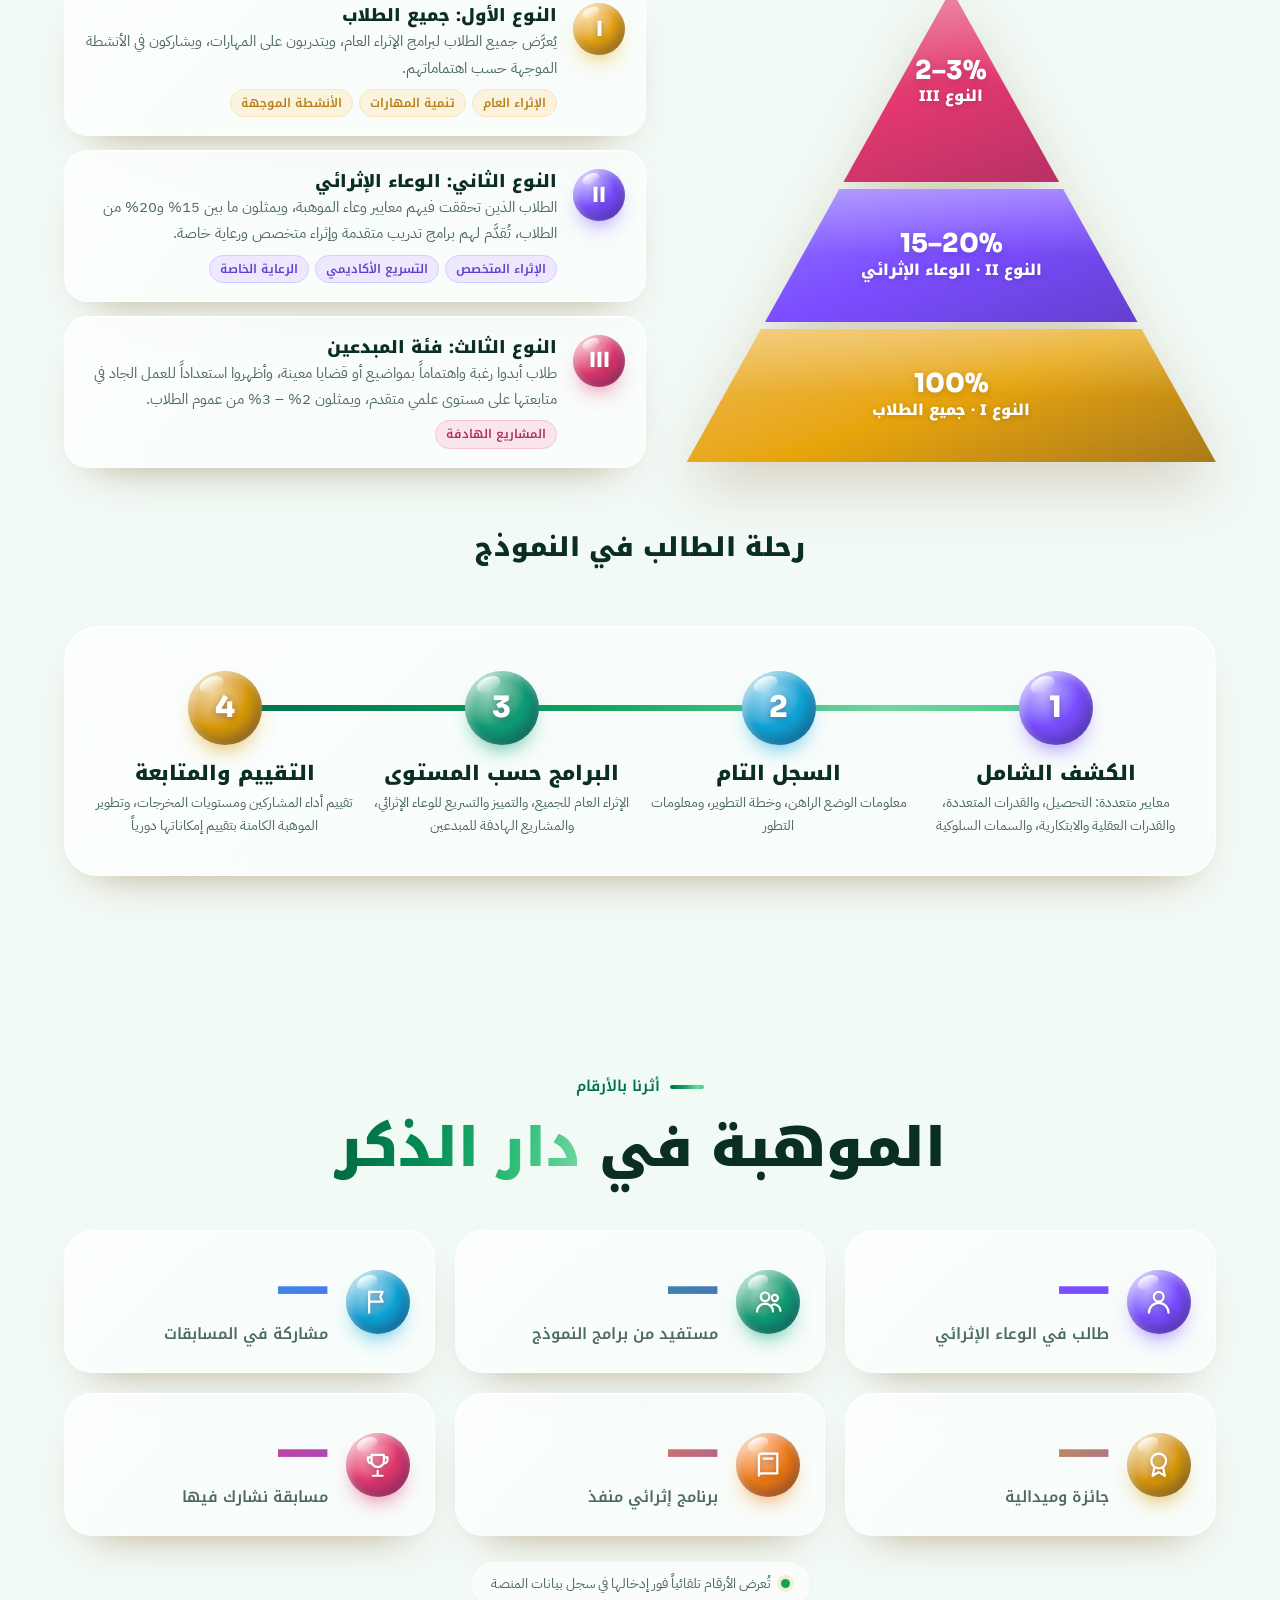
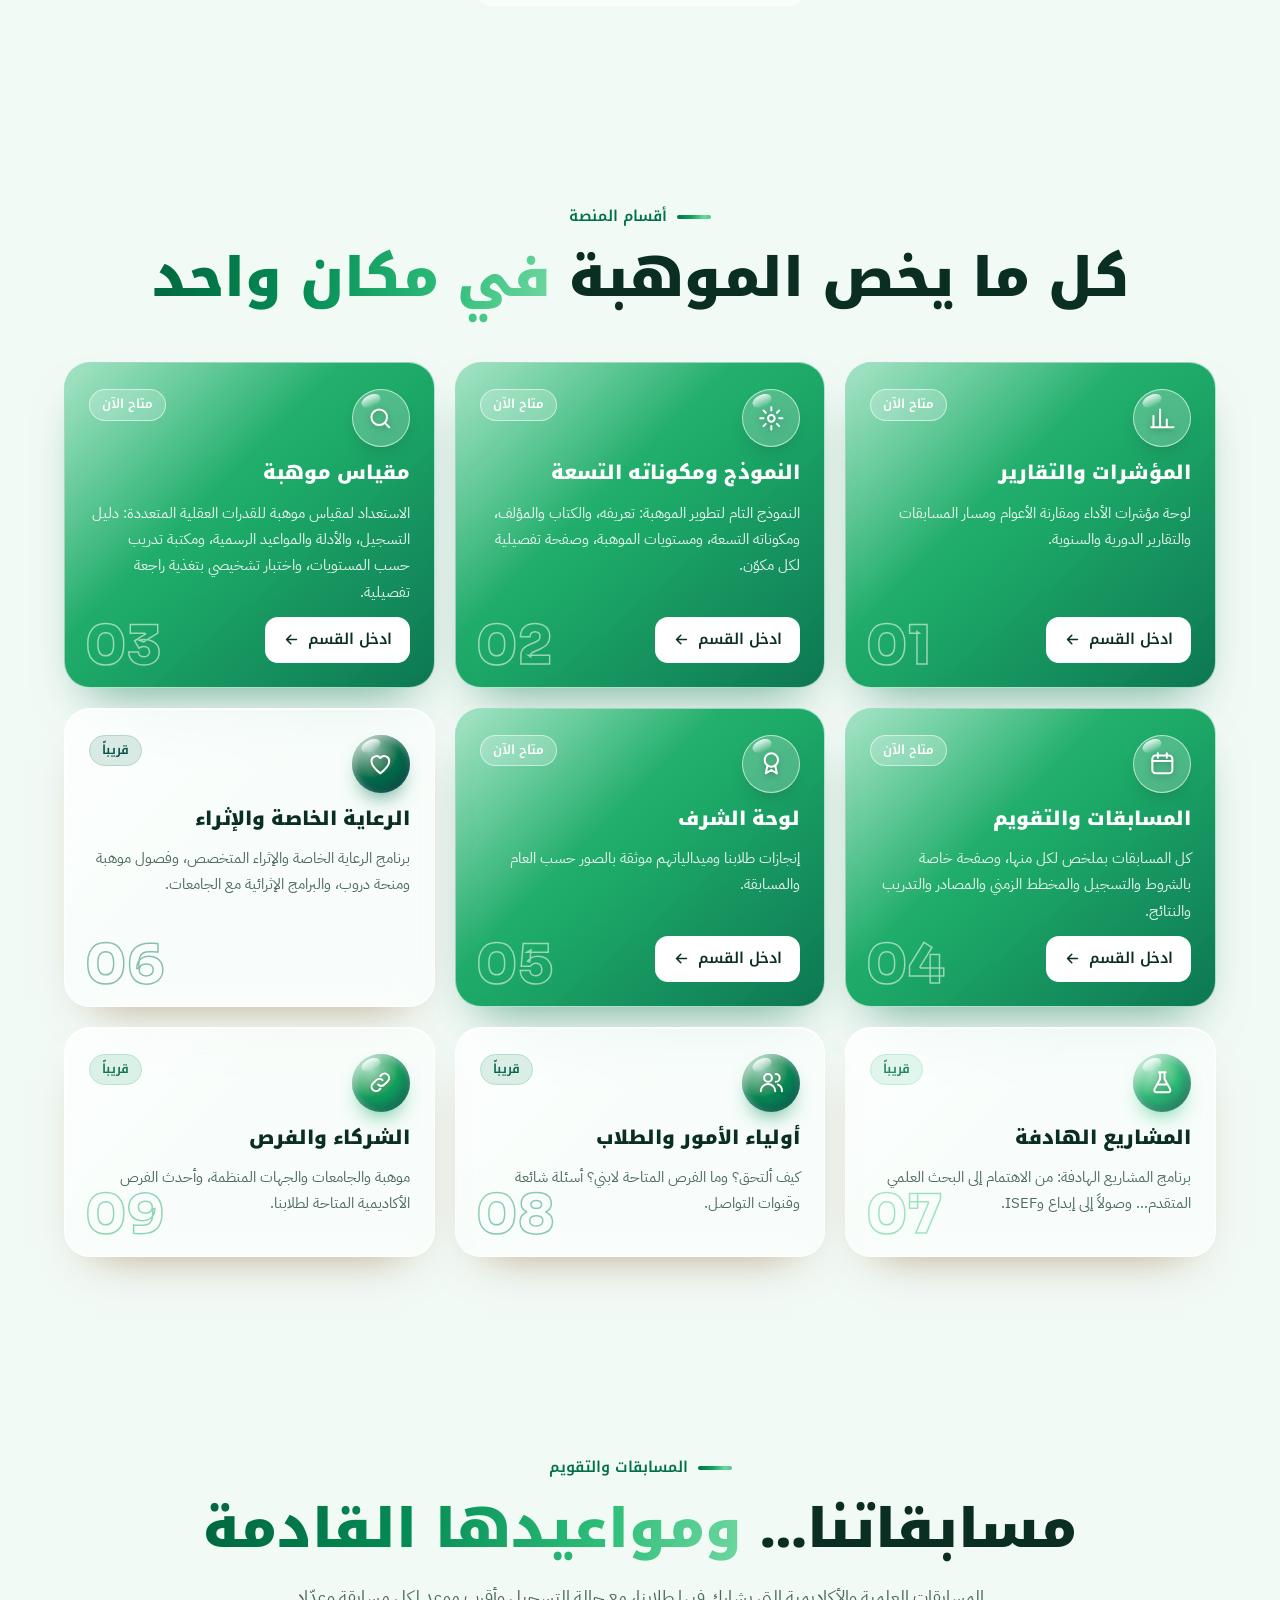
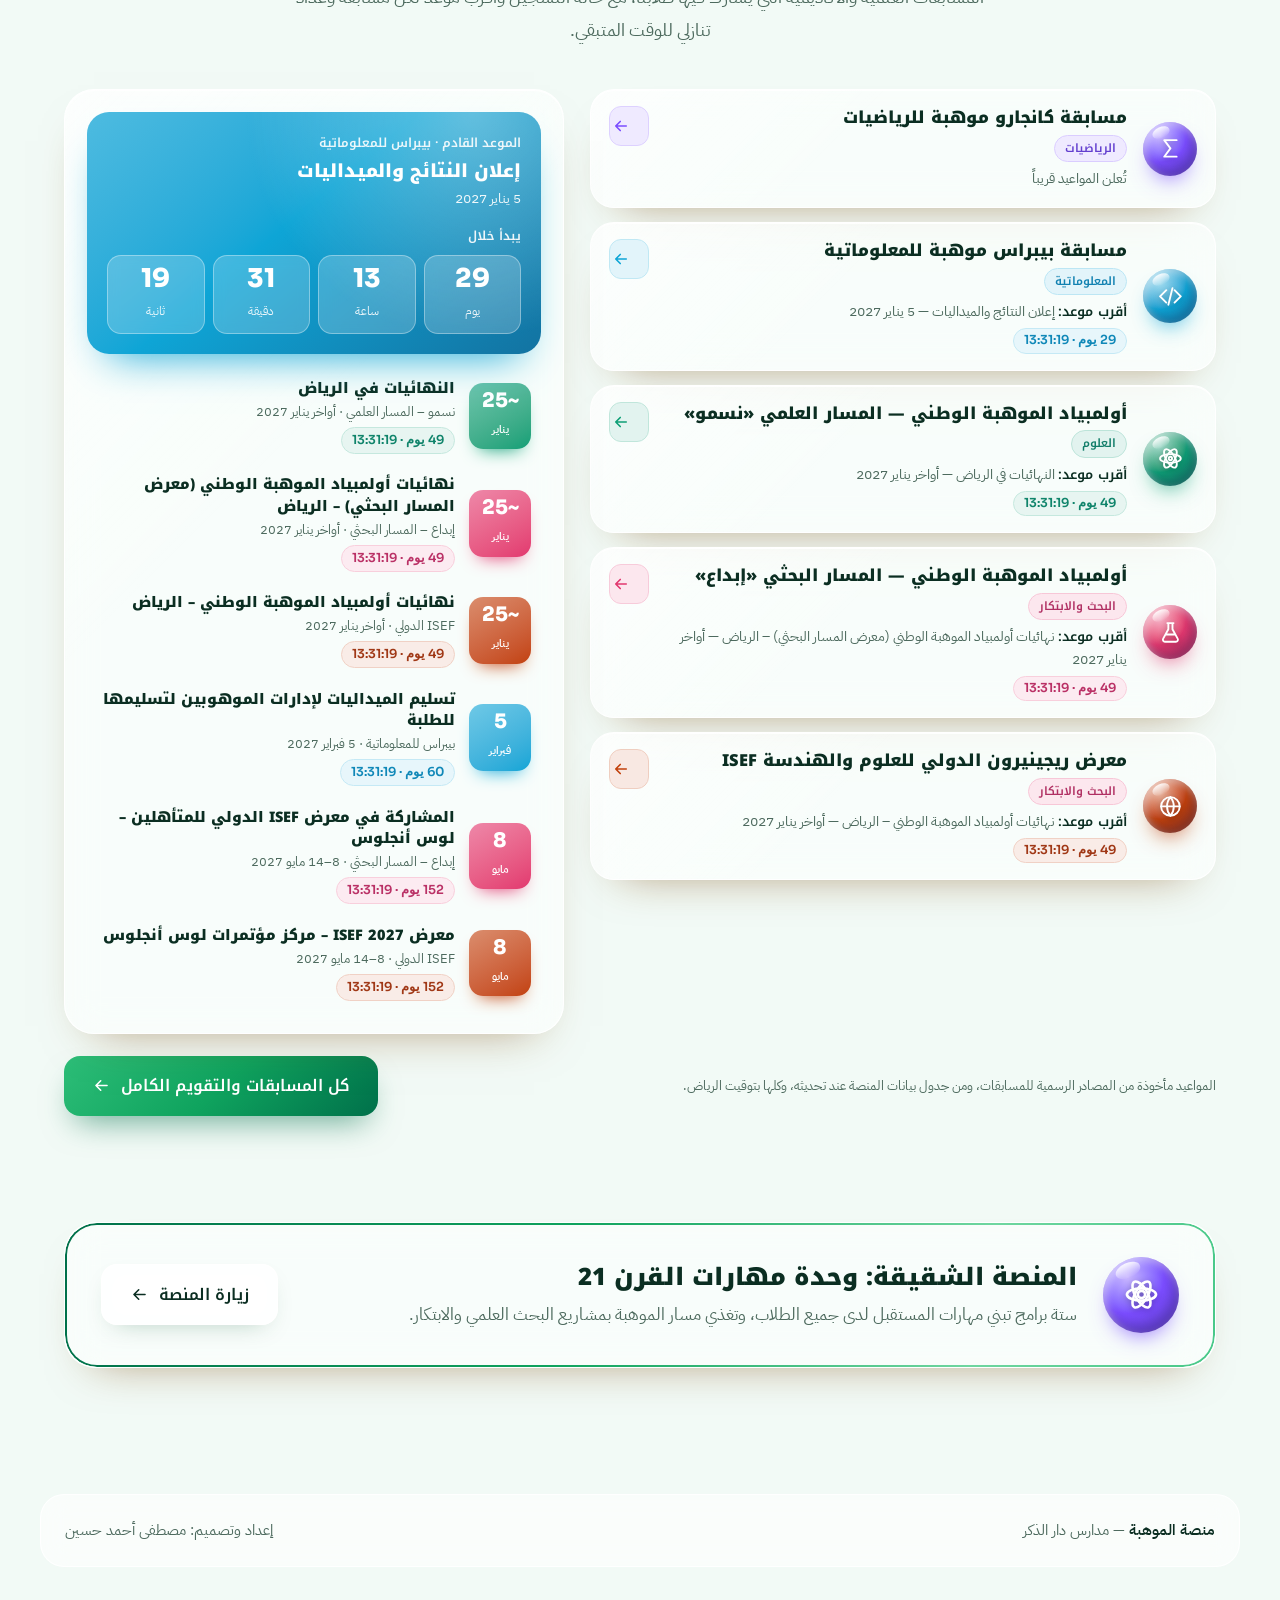
==== commit 8aadf4f1: "الرئيسية: ألوان مكونات المدار من مصدر واحد مطابق لصفحاتها، وبطاقة المؤسس وحلقات المدار بالأخضر Co-Au" ====
--- a/index.html
+++ b/index.html
@@ -1016,19 +1016,19 @@
     who:{ar:'جميع الطلاب والمعلمين والإداريين وأولياء الأمور الراغبين',en:'All students, teachers, staff & interested parents'},
     d:{ar:'مجموعات أنشطة لاصفية تتمحور حول أفرع المعرفة والمواضيع المشتركة، يمارس فيها الطلاب اهتماماتهم مع أعضاء هيئة التدريس والإداريين لإنتاج سلعة ذات قيمة أو تقديم خدمة، ويُوزَّع فيها الطلاب حسب اهتماماتهم لا حسب أعمارهم.',
        en:'Extracurricular activity clusters around fields of knowledge where students pursue shared interests with teachers and staff to produce a valuable product or service — grouped by interest rather than age.'} },
-  { n:5, c:'#E2386F', ic:'book', ar:'برنامج الإثراء المتخصص', en:'Specialty Enrichment Program', s:{ar:'الإثراء المتخصص',en:'Specialty Enrichment'},
+  { n:5, c:'#F07B0F', ic:'book', ar:'برنامج الإثراء المتخصص', en:'Specialty Enrichment Program', s:{ar:'الإثراء المتخصص',en:'Specialty Enrichment'},
     who:{ar:'الوعاء الإثرائي (من 15 إلى 20%)',en:'Enrichment pool (15–20%)'},
     d:{ar:'وحدات تعليمية في القرآن الكريم والرياضيات والعلوم الطبيعية واللغتين العربية والإنجليزية بمحتوى ومستوى يفوق ما يُعطى لبقية الطلاب، تستخدم مهارات التفكير العليا في تصنيف بلوم؛ لتحقيق عنصر التمييز.',
        en:'Units in Qur’an, mathematics, natural sciences, Arabic and English with content and level beyond the regular curriculum, using Bloom’s higher-order thinking — to achieve differentiation.'} },
-  { n:6, c:'#F07B0F', ic:'flask', ar:'برنامج المشاريع الهادفة', en:'Targeted Projects Program', s:{ar:'المشاريع الهادفة',en:'Targeted Projects'},
+  { n:6, c:'#E2386F', ic:'flask', ar:'برنامج المشاريع الهادفة', en:'Targeted Projects Program', s:{ar:'المشاريع الهادفة',en:'Targeted Projects'},
     who:{ar:'فئة المبدعين (من 2 إلى 3%)',en:'Creative group (2–3%)'},
     d:{ar:'الوسيلة التي تُفعَّل بها الخبرات المكتسبة وتظهر في هيئة مُخرَج يقدمه الطالب؛ يمارس فيه دور الباحث الممارس للبحث العلمي المتقدم والإنتاج العملي والفني، ويتحول المعلم من ملقٍ للمعرفة إلى موجّه وراعٍ وشريك.',
        en:'The means by which acquired experiences are activated and shown as a student product; the student acts as a practising researcher in advanced research and practical or artistic production, while the teacher becomes guide, mentor and partner.'} },
-  { n:7, c:'#C2410C', ic:'rocket', ar:'برنامج التسريع الأكاديمي', en:'Academic Acceleration Program', s:{ar:'التسريع الأكاديمي',en:'Acceleration'},
+  { n:7, c:'#2F6FE0', ic:'rocket', ar:'برنامج التسريع الأكاديمي', en:'Academic Acceleration Program', s:{ar:'التسريع الأكاديمي',en:'Acceleration'},
     who:{ar:'طلاب الوعاء الإثرائي',en:'Enrichment-pool students'},
     d:{ar:'إجراءات للتأكد من مطابقة السمات الشخصية والقدرات العقلية للطالب المرشح لمتطلبات البرنامج، ويُعد التسريع في كامل المنهج لسنة دراسية الخيار الأكثر شيوعاً؛ ليتلقى الطالب المادة الدراسية في مستواه العقلي.',
        en:'Procedures to confirm that a nominated student’s personal traits and mental abilities match the program; whole-grade acceleration by one year is the most common option, so the student learns at their mental level.'} },
-  { n:8, c:'#6D4BFF', ic:'compass', ar:'برنامج الرعاية الخاصة', en:'Mentorship Program', s:{ar:'الرعاية الخاصة',en:'Mentorship'},
+  { n:8, c:'#C2410C', ic:'compass', ar:'برنامج الرعاية الخاصة', en:'Mentorship Program', s:{ar:'الرعاية الخاصة',en:'Mentorship'},
     who:{ar:'الوعاء الإثرائي (من 15 إلى 20%)',en:'Enrichment pool (15–20%)'},
     d:{ar:'خطط ذات أبعاد استراتيجية وخطوات مرحلية توضع لتناسب قدرات وطموح كل طالب، يشرف على وضعها وتطبيقها مختصون في مجال الموهبة؛ لتعزيز القدرات التطويرية والمهارات الاجتماعية والأهداف العملية والمعارف المتخصصة.',
        en:'Strategic, staged plans tailored to each student’s abilities and ambitions, designed and supervised by giftedness specialists — strengthening development capacities, social skills, practical goals and specialized knowledge.'} },
@@ -1038,6 +1038,8 @@
     d:{ar:'أربعة برامج فرعية تقدّم الخدمات المساندة لبرامج المكونات الرئيسة، وتُعد أساساً لنجاح عملية الكشف والتطوير التي يهدف إليها النموذج.',
        en:'Four sub-programs providing support services to the main components — a foundation for the success of identification and development.'} }
 ];
+/* ألوان المكونات من مصدر واحد (js/components-data.js) لتطابق ألوانها في صفحاتها */
+TGDM.forEach(m => { const c = (window.TP_COMPONENTS || []).find(x => x.n === m.n); if (c && c.color) m.c = c.color; });
 
 /* مصطلحات النموذج — من الكتاب */
 const STAT_KEYS = [
--- a/css/theme-green.css
+++ b/css/theme-green.css
@@ -52,3 +52,11 @@
 #cards .card:nth-child(4n+3){--c:#2DBE78!important}
 #cards .card:nth-child(4n+4){--c:#058C55!important}
 .card.featured{background:linear-gradient(140deg,rgba(45,190,120,.94),rgba(15,163,94,.94) 50%,rgba(0,112,74,.95));box-shadow:0 26px 50px -24px rgba(0,112,74,.6)}
+
+/* الرئيسية: بطاقة المؤسس، وصورة المؤلف، وحلقات المدار */
+#orgChart .org-person,.author .org-photo{--c:#0FA35E!important}
+.orbit-ring.r1{border-color:rgba(15,163,94,.45)}
+.orbit-ring.r2{border-color:rgba(0,112,74,.22)}
+.kicker{color:var(--g700)}
+.pulse{border-color:rgba(15,163,94,.55)}
+.core{box-shadow:0 3cqw 6cqw -2cqw rgba(0,112,74,.6),inset -1.4cqw -2cqw 3cqw rgba(0,40,25,.35),inset .8cqw 1cqw 2cqw rgba(255,255,255,.55)}
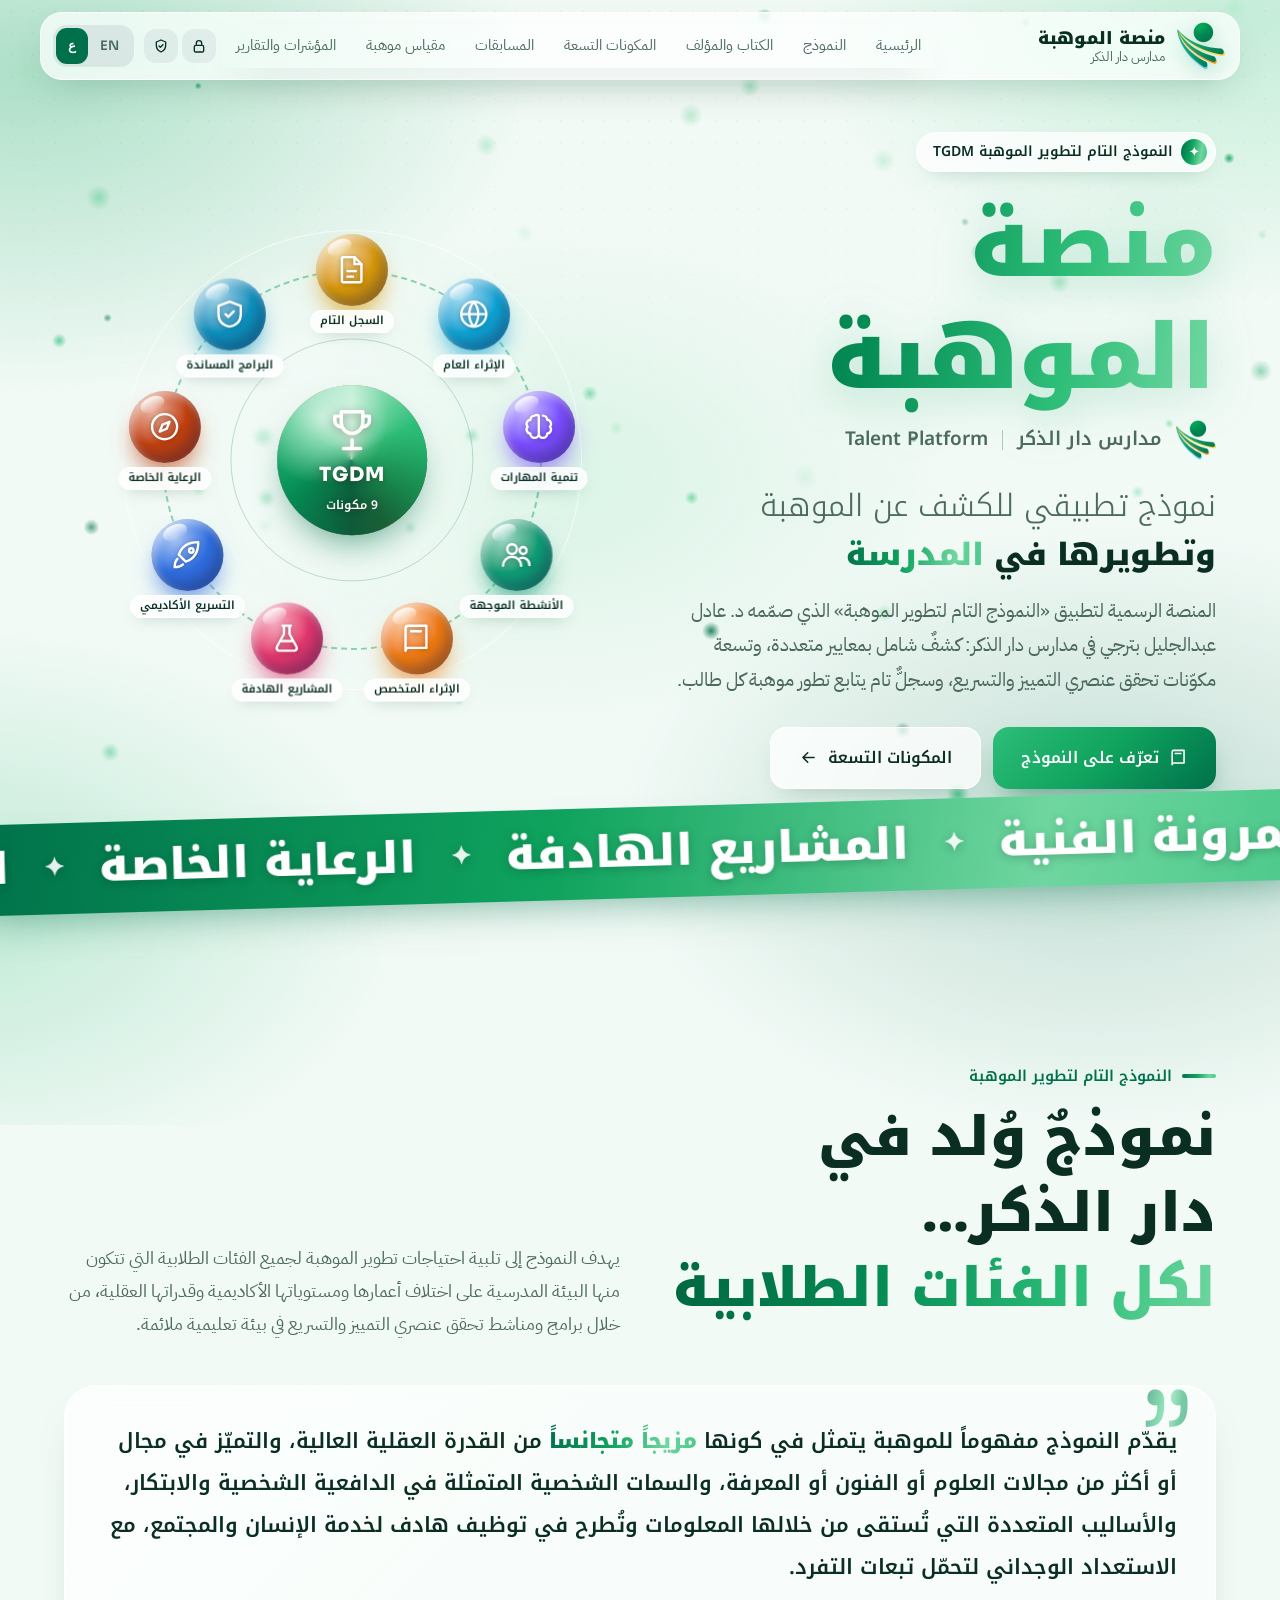
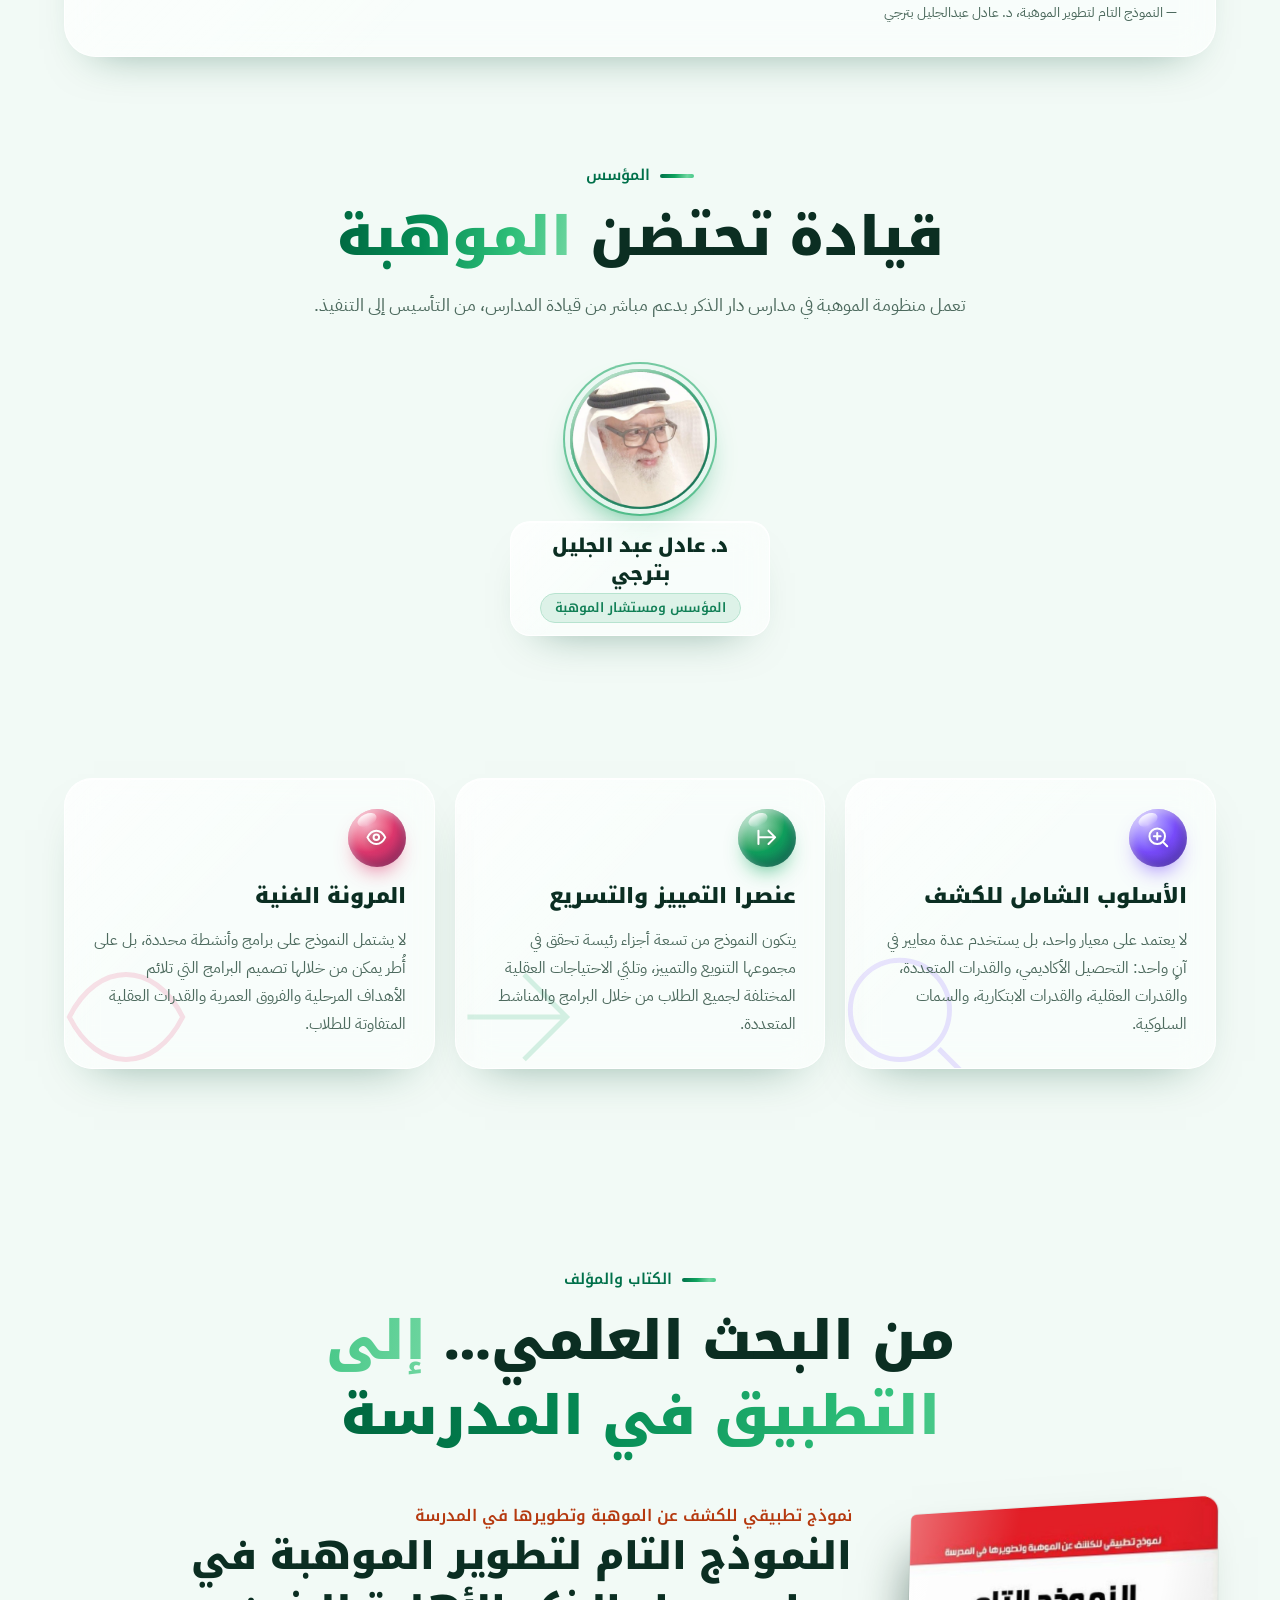
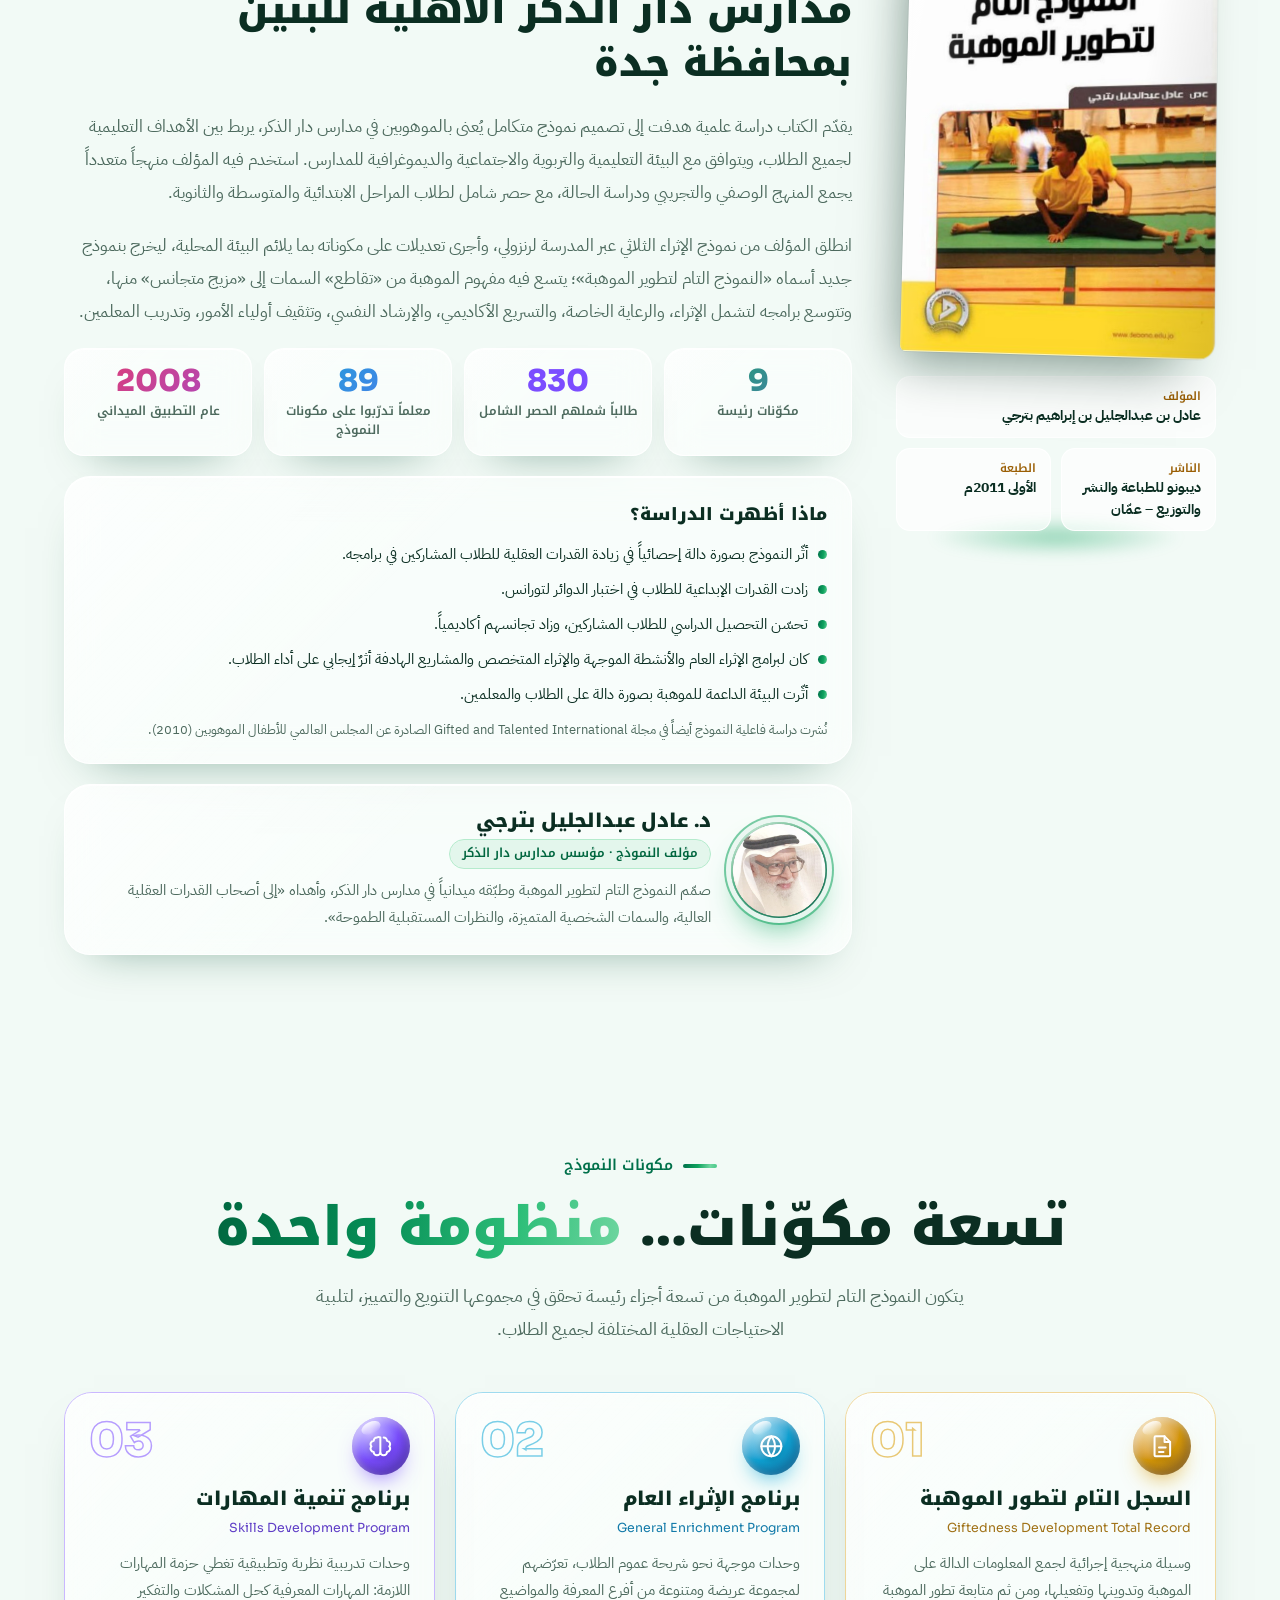
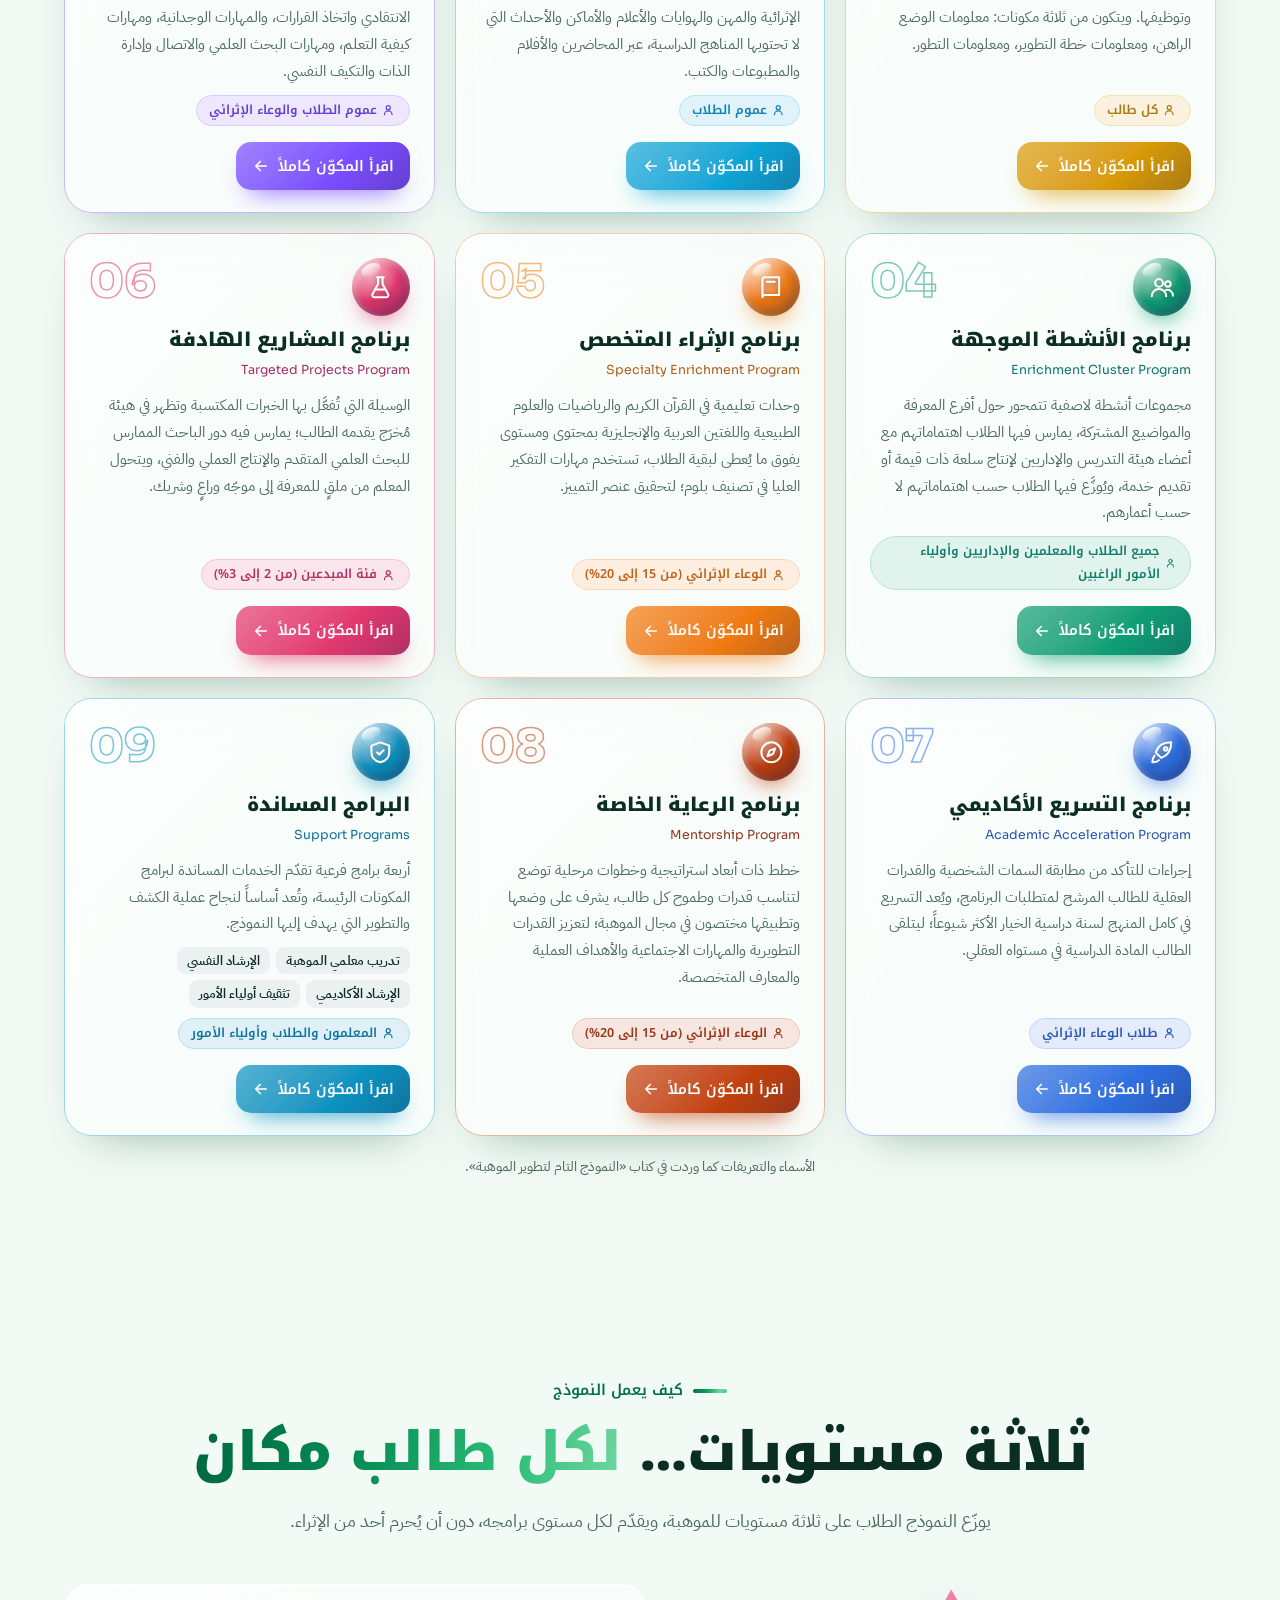
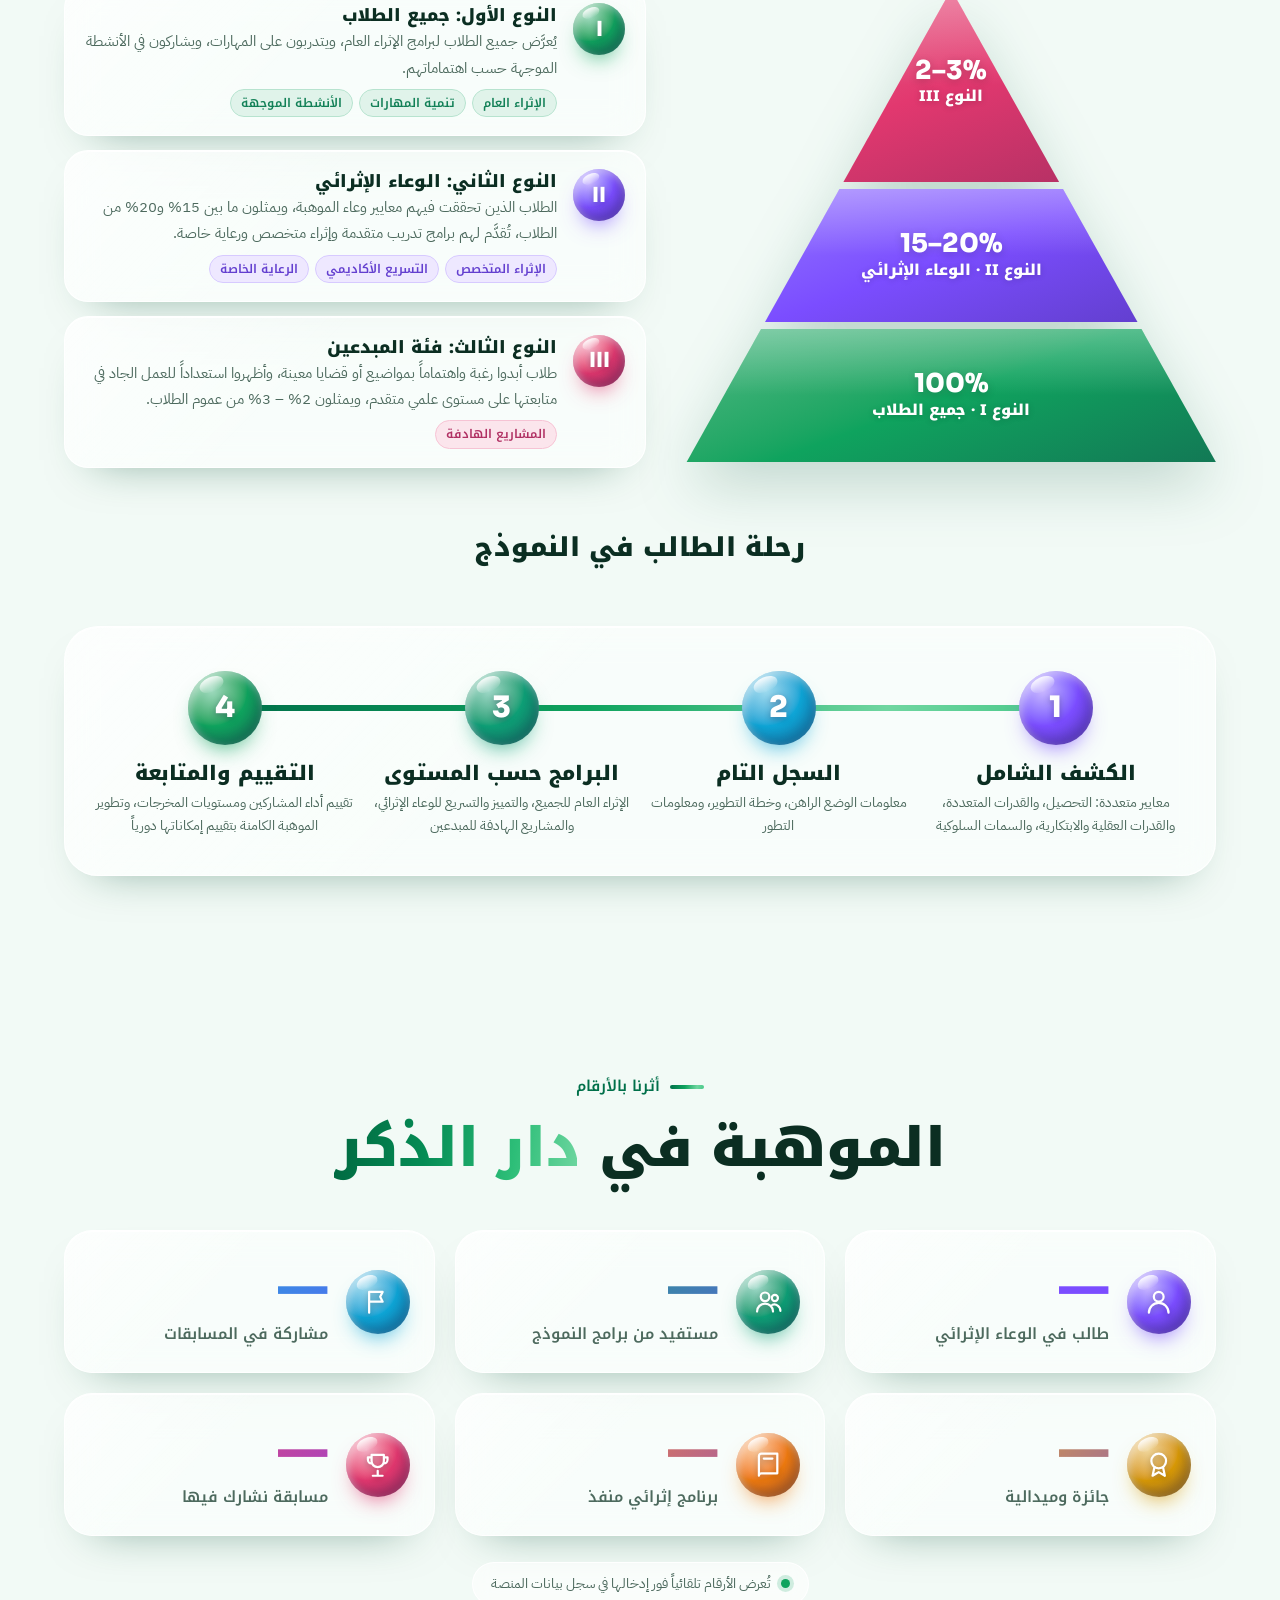
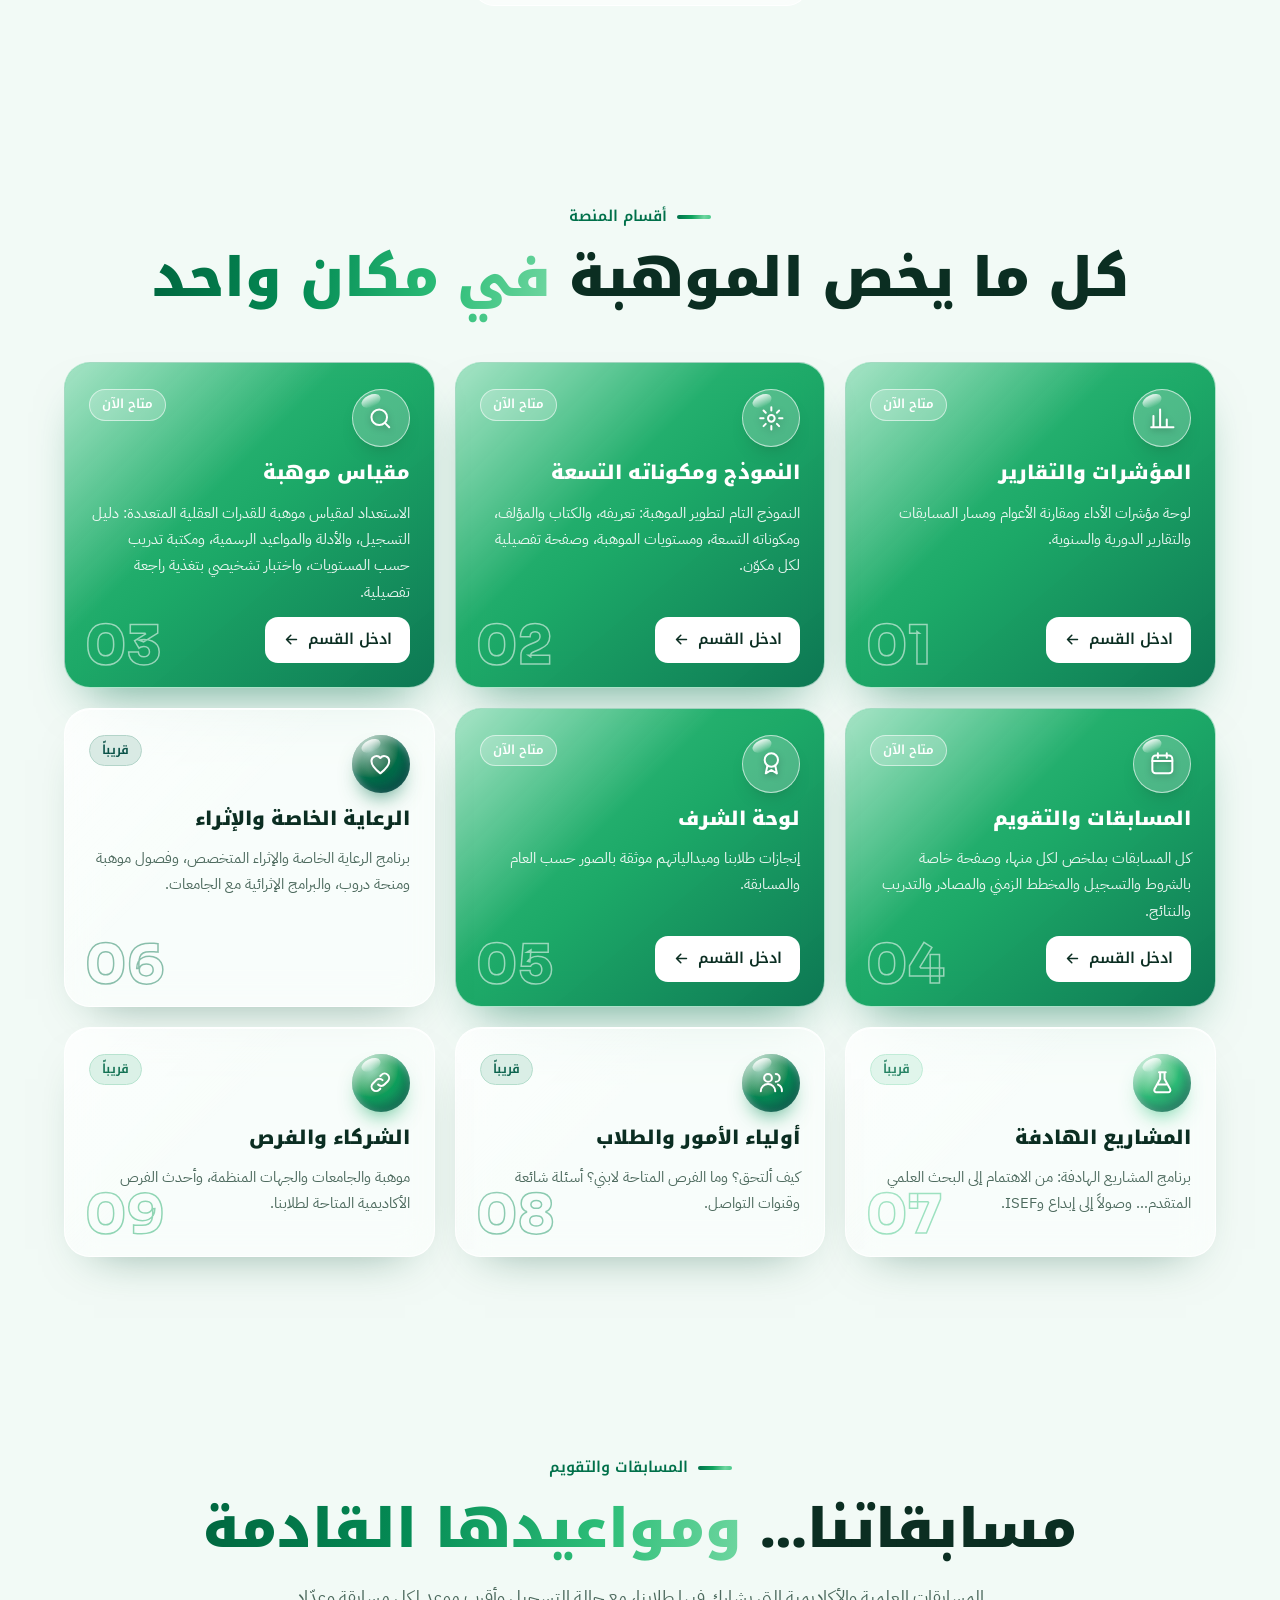
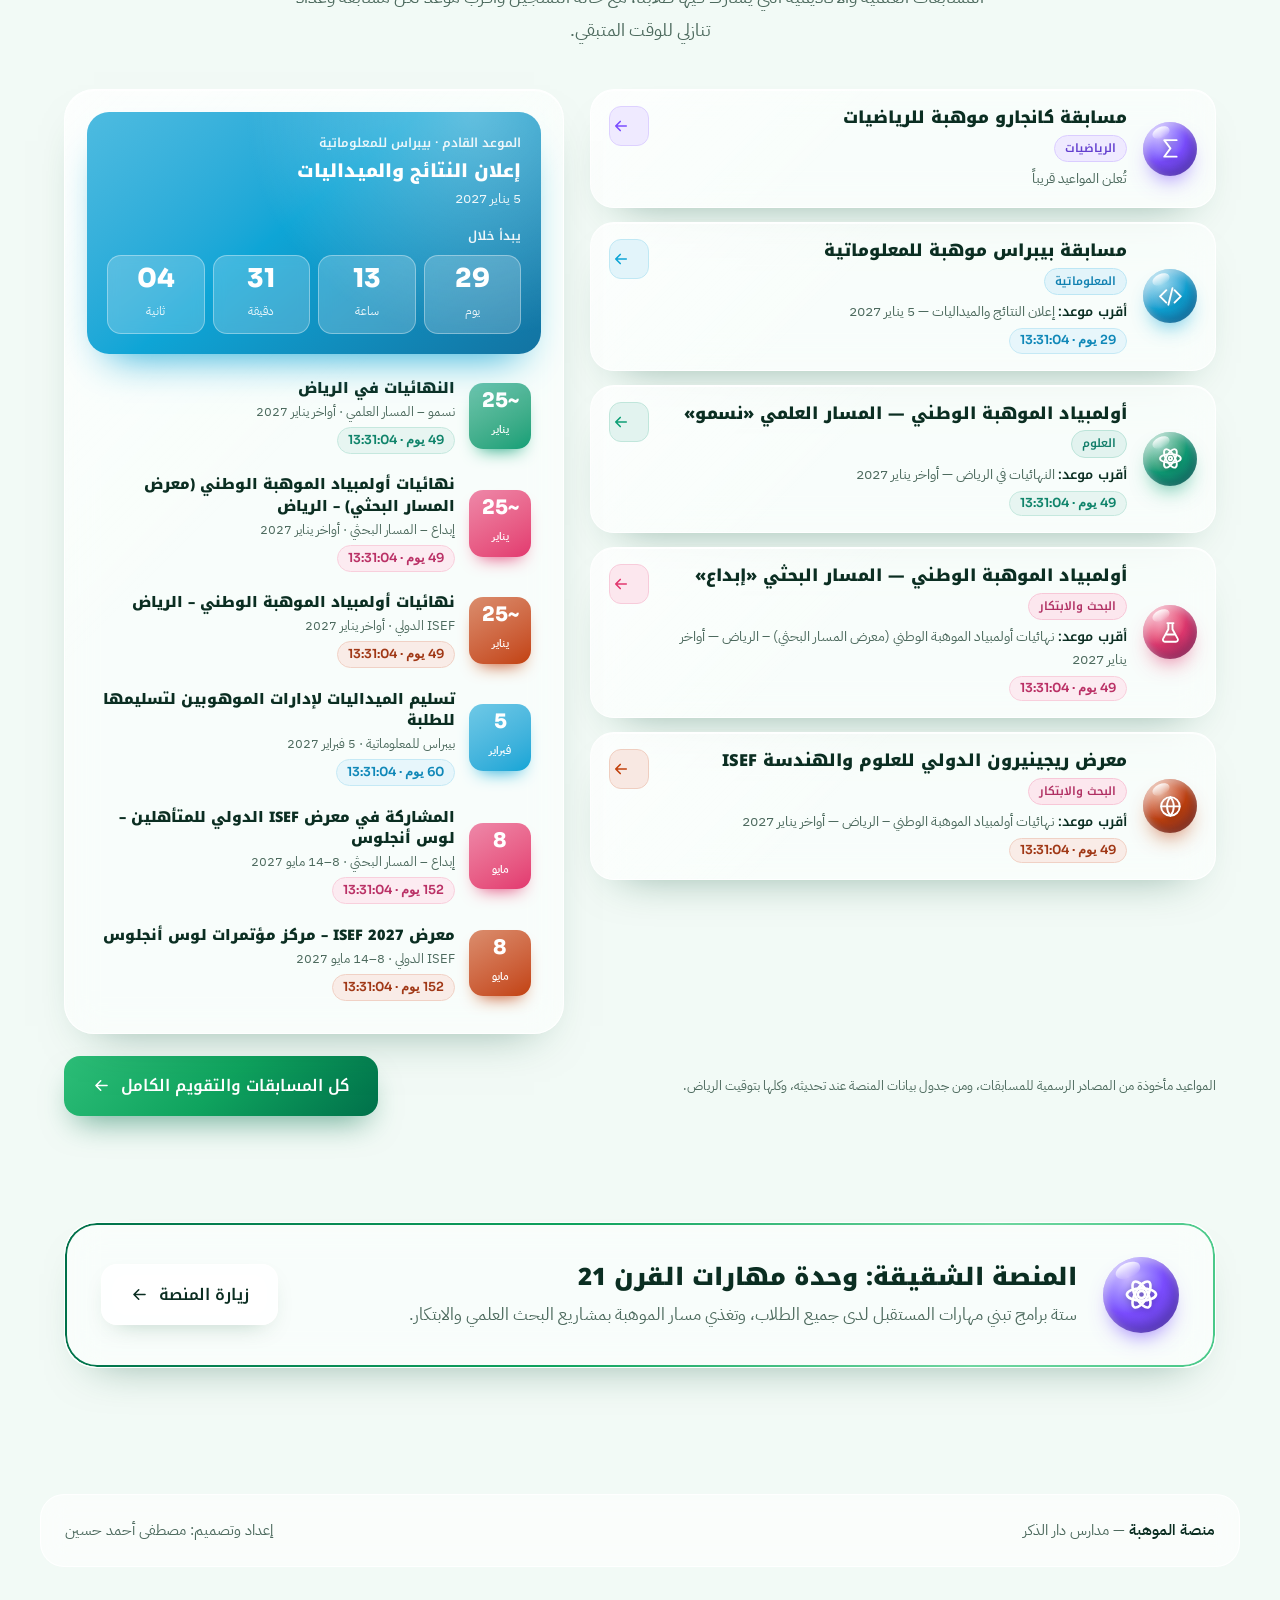
==== commit c51b1057: "المظهر الأخضر: ظلال البطاقات، وتوهج مرور المؤشر، وشارة «مؤلف النموذج»، والزخارف الذهبية العامة الزخا" ====
--- a/index.html
+++ b/index.html
@@ -364,7 +364,7 @@
 .tier span{display:block;font-family:var(--display);font-weight:900;font-size:clamp(12.5px,1.25vw,15px);line-height:1.5;text-shadow:0 1px 6px rgba(0,0,0,.18)}
 .tier.t3{--c:#E2386F;justify-content:flex-end;padding-bottom:14%}
 .tier.t2{--c:#7B4DFF}
-.tier.t1{--c:#E8A50A}
+.tier.t1{--c:var(--gold,#E8A50A)}
 .lv-list{display:grid;gap:14px}
 .lv{display:grid;grid-template-columns:auto 1fr;gap:16px;padding:18px 20px;border-radius:24px}
 .lv .gorb{--sz:52px}
@@ -575,7 +575,7 @@
       </div>
       <p class="sec-sub" data-i18n="about.desc">يهدف النموذج إلى تلبية احتياجات تطوير الموهبة لجميع الفئات الطلابية التي تتكون منها البيئة المدرسية على اختلاف أعمارها ومستوياتها الأكاديمية وقدراتها العقلية، من خلال برامج ومناشط تحقق عنصري التمييز والتسريع في بيئة تعليمية ملائمة.</p>
     </div>
-    <div class="def-card glass reveal" style="--c:#E8A50A">
+    <div class="def-card glass reveal" style="--c:var(--gold,#E8A50A)">
       <span class="q">”</span>
       <blockquote data-i18n-html="about.def">يقدّم النموذج مفهوماً للموهبة يتمثل في كونها <b>مزيجاً متجانساً</b> من القدرة العقلية العالية، والتميّز في مجال أو أكثر من مجالات العلوم أو الفنون أو المعرفة، والسمات الشخصية المتمثلة في الدافعية الشخصية والابتكار، والأساليب المتعددة التي تُستقى من خلالها المعلومات وتُطرح في توظيف هادف لخدمة الإنسان والمجتمع، مع الاستعداد الوجداني لتحمّل تبعات التفرد.</blockquote>
       <cite data-i18n="about.cite">— النموذج التام لتطوير الموهبة، د. عادل عبدالجليل بترجي</cite>
@@ -612,7 +612,7 @@
         <p data-i18n="p1.d">لا يعتمد على معيار واحد، بل يستخدم عدة معايير في آنٍ واحد: التحصيل الأكاديمي، والقدرات المتعددة، والقدرات العقلية، والقدرات الابتكارية، والسمات السلوكية.</p>
         <svg class="big" viewBox="0 0 24 24"><circle cx="11" cy="11" r="7"/><path d="M20 20l-3.5-3.5"/></svg>
       </div>
-      <div class="pillar glass reveal" style="--c:#E8A50A">
+      <div class="pillar glass reveal" style="--c:var(--gold,#E8A50A)">
         <span class="gorb"><svg viewBox="0 0 24 24"><path d="M5 12h14M13 6l6 6-6 6"/><path d="M4 6v12"/></svg></span>
         <h3 data-i18n="p2.t">عنصرا التمييز والتسريع</h3>
         <p data-i18n="p2.d">يتكون النموذج من تسعة أجزاء رئيسة تحقق في مجموعها التنويع والتمييز، وتلبّي الاحتياجات العقلية المختلفة لجميع الطلاب من خلال البرامج والمناشط المتعددة.</p>
@@ -653,7 +653,7 @@
         <p class="txt reveal" data-i18n="book.p1">يقدّم الكتاب دراسة علمية هدفت إلى تصميم نموذج متكامل يُعنى بالموهوبين في مدارس دار الذكر، يربط بين الأهداف التعليمية لجميع الطلاب، ويتوافق مع البيئة التعليمية والتربوية والاجتماعية والديموغرافية للمدارس. استخدم فيه المؤلف منهجاً متعدداً يجمع المنهج الوصفي والتجريبي ودراسة الحالة، مع حصر شامل لطلاب المراحل الابتدائية والمتوسطة والثانوية.</p>
         <p class="txt reveal" data-i18n="book.p2">انطلق المؤلف من نموذج الإثراء الثلاثي عبر المدرسة لرنزولي، وأجرى تعديلات على مكوناته بما يلائم البيئة المحلية، ليخرج بنموذج جديد أسماه «النموذج التام لتطوير الموهبة»؛ يتسع فيه مفهوم الموهبة من «تقاطع» السمات إلى «مزيج متجانس» منها، وتتوسع برامجه لتشمل الإثراء، والرعاية الخاصة، والتسريع الأكاديمي، والإرشاد النفسي، وتثقيف أولياء الأمور، وتدريب المعلمين.</p>
         <div class="evidence">
-          <div class="ev glass reveal" style="--c:#E8A50A"><b>9</b><span data-i18n="ev.1">مكوّنات رئيسة</span></div>
+          <div class="ev glass reveal" style="--c:var(--gold,#E8A50A)"><b>9</b><span data-i18n="ev.1">مكوّنات رئيسة</span></div>
           <div class="ev glass reveal" style="--c:#7B4DFF"><b>830</b><span data-i18n="ev.2">طالباً شملهم الحصر الشامل</span></div>
           <div class="ev glass reveal" style="--c:#0EA5D6"><b>89</b><span data-i18n="ev.3">معلماً تدرّبوا على مكونات النموذج</span></div>
           <div class="ev glass reveal" style="--c:#E2386F"><b>2008</b><span data-i18n="ev.4">عام التطبيق الميداني</span></div>
@@ -710,7 +710,7 @@
         <div class="tier t1"><b>100%</b><span data-i18n="lv.1.n">النوع I · جميع الطلاب</span></div>
       </div></div>
       <div class="lv-list">
-        <div class="lv glass reveal" style="--c:#E8A50A"><span class="gorb"><b>I</b></span><div>
+        <div class="lv glass reveal" style="--c:var(--gold,#E8A50A)"><span class="gorb"><b>I</b></span><div>
           <h3 data-i18n="lv.1.t">النوع الأول: جميع الطلاب</h3>
           <p data-i18n="lv.1.d">يُعرَّض جميع الطلاب لبرامج الإثراء العام، ويتدربون على المهارات، ويشاركون في الأنشطة الموجهة حسب اهتماماتهم.</p>
           <div class="progs"><span data-i18n="c2.s">الإثراء العام</span><span data-i18n="c3.s">تنمية المهارات</span><span data-i18n="c4.s">الأنشطة الموجهة</span></div></div></div>
@@ -732,7 +732,7 @@
         <li class="step" style="--i:0"><span class="gorb" style="--c:#7B4DFF"><b>1</b></span><div class="s-txt"><h3 data-i18n="f1">الكشف الشامل</h3><p data-i18n="f1.d">معايير متعددة: التحصيل، والقدرات المتعددة، والقدرات العقلية والابتكارية، والسمات السلوكية</p></div></li>
         <li class="step" style="--i:1"><span class="gorb" style="--c:#0EA5D6"><b>2</b></span><div class="s-txt"><h3 data-i18n="f2">السجل التام</h3><p data-i18n="f2.d">معلومات الوضع الراهن، وخطة التطوير، ومعلومات التطور</p></div></li>
         <li class="step" style="--i:2"><span class="gorb" style="--c:#0E9F76"><b>3</b></span><div class="s-txt"><h3 data-i18n="f3">البرامج حسب المستوى</h3><p data-i18n="f3.d">الإثراء العام للجميع، والتمييز والتسريع للوعاء الإثرائي، والمشاريع الهادفة للمبدعين</p></div></li>
-        <li class="step" style="--i:3"><span class="gorb" style="--c:#D99A06"><b>4</b></span><div class="s-txt"><h3 data-i18n="f4">التقييم والمتابعة</h3><p data-i18n="f4.d">تقييم أداء المشاركين ومستويات المخرجات، وتطوير الموهبة الكامنة بتقييم إمكاناتها دورياً</p></div></li>
+        <li class="step" style="--i:3"><span class="gorb" style="--c:var(--gold,#D99A06)"><b>4</b></span><div class="s-txt"><h3 data-i18n="f4">التقييم والمتابعة</h3><p data-i18n="f4.d">تقييم أداء المشاركين ومستويات المخرجات، وتطوير الموهبة الكامنة بتقييم إمكاناتها دورياً</p></div></li>
       </ol>
       </div>
     </div>
--- a/css/theme-green.css
+++ b/css/theme-green.css
@@ -60,3 +60,43 @@
 .kicker{color:var(--g700)}
 .pulse{border-color:rgba(15,163,94,.55)}
 .core{box-shadow:0 3cqw 6cqw -2cqw rgba(0,112,74,.6),inset -1.4cqw -2cqw 3cqw rgba(0,40,25,.35),inset .8cqw 1cqw 2cqw rgba(255,255,255,.55)}
+
+/* ---------- الظلال وتأثيرات مرور المؤشر ---------- */
+.glass{box-shadow:0 22px 46px -30px rgba(0,80,50,.5),inset 0 1px 0 rgba(255,255,255,.9)}
+/* التوهج الذي يتبع المؤشر: الأخضر للبطاقات التي ليس لها لون برنامج خاص */
+.glass::before{background:radial-gradient(340px circle at var(--mx,50%) var(--my,0%),color-mix(in srgb,var(--c,#0FA35E) 28%,transparent),transparent 70%)}
+.nav{box-shadow:0 14px 40px -16px rgba(0,80,50,.3)}
+.nav-links{box-shadow:0 20px 40px -18px rgba(0,80,50,.3)}
+.chip{box-shadow:0 8px 22px -14px rgba(0,80,50,.4)}
+.pill,.c-pill{box-shadow:0 6px 16px -8px rgba(0,80,50,.35)}
+.seg{box-shadow:0 10px 26px -16px rgba(0,80,50,.4)}
+.seg button:hover{background:rgba(15,163,94,.12)}
+.seg button.on{background:linear-gradient(135deg,#2DBE78,#0FA35E 60%,#00704A);box-shadow:0 8px 18px -8px rgba(0,112,74,.6)}
+.band{box-shadow:0 20px 44px -20px rgba(0,112,74,.55)}
+.track span{text-shadow:0 2px 10px rgba(0,40,25,.25)}
+.hero h1{filter:drop-shadow(0 10px 22px rgba(15,163,94,.25))}
+.page-head h1{filter:drop-shadow(0 10px 22px rgba(15,163,94,.22))}
+.hero-sub .vbar{background:rgba(0,102,63,.3)}
+.cover{box-shadow:-18px 26px 50px -18px rgba(0,40,25,.5),0 0 0 1px rgba(0,0,0,.05)}
+.cover-wrap .spine-glow{background:radial-gradient(ellipse,rgba(15,163,94,.4),transparent 70%)}
+.pyr-wrap{filter:drop-shadow(0 22px 30px rgba(0,80,50,.2))}
+.data-note .dot{box-shadow:0 0 0 4px rgba(15,163,94,.18)}
+
+/* مستطيل «مؤلف النموذج · مؤسس مدارس دار الذكر» */
+.author .role{color:var(--g800);background:var(--g100);border-color:var(--g200)}
+
+/* صفحة المؤشرات: شريط التنبيه */
+.notice{background:linear-gradient(120deg,rgba(181,235,205,.7),rgba(255,255,255,.6));border-color:rgba(15,163,94,.4)}
+.notice svg{stroke:var(--g700)}
+
+/* صفحة المسابقات: كرة الوسط وحلقاتها */
+.constellation .ring{border-color:rgba(15,163,94,.4)}
+.constellation .ring.r2{border-color:rgba(0,112,74,.2)}
+.c-core{box-shadow:0 3cqw 6cqw -2cqw rgba(0,112,74,.6),inset -1.4cqw -2cqw 3cqw rgba(0,40,25,.35),inset .8cqw 1cqw 2cqw rgba(255,255,255,.55)}
+.c-core::before{background:conic-gradient(from 0deg,#B5EBCD,#2DBE78,#0FA35E,#00704A,#058C55,#2DBE78,#B5EBCD)}
+.c-pulse{border-color:rgba(15,163,94,.55)}
+
+/* صفحات المعلمين */
+.sj .btn.ghost{box-shadow:0 10px 26px -14px rgba(0,80,50,.35)}
+.demo{background:rgba(15,163,94,.12);border-color:var(--g500);color:var(--g800)}
+input:focus,select:focus,textarea:focus{border-color:var(--g500);box-shadow:0 0 0 4px rgba(15,163,94,.16)}
